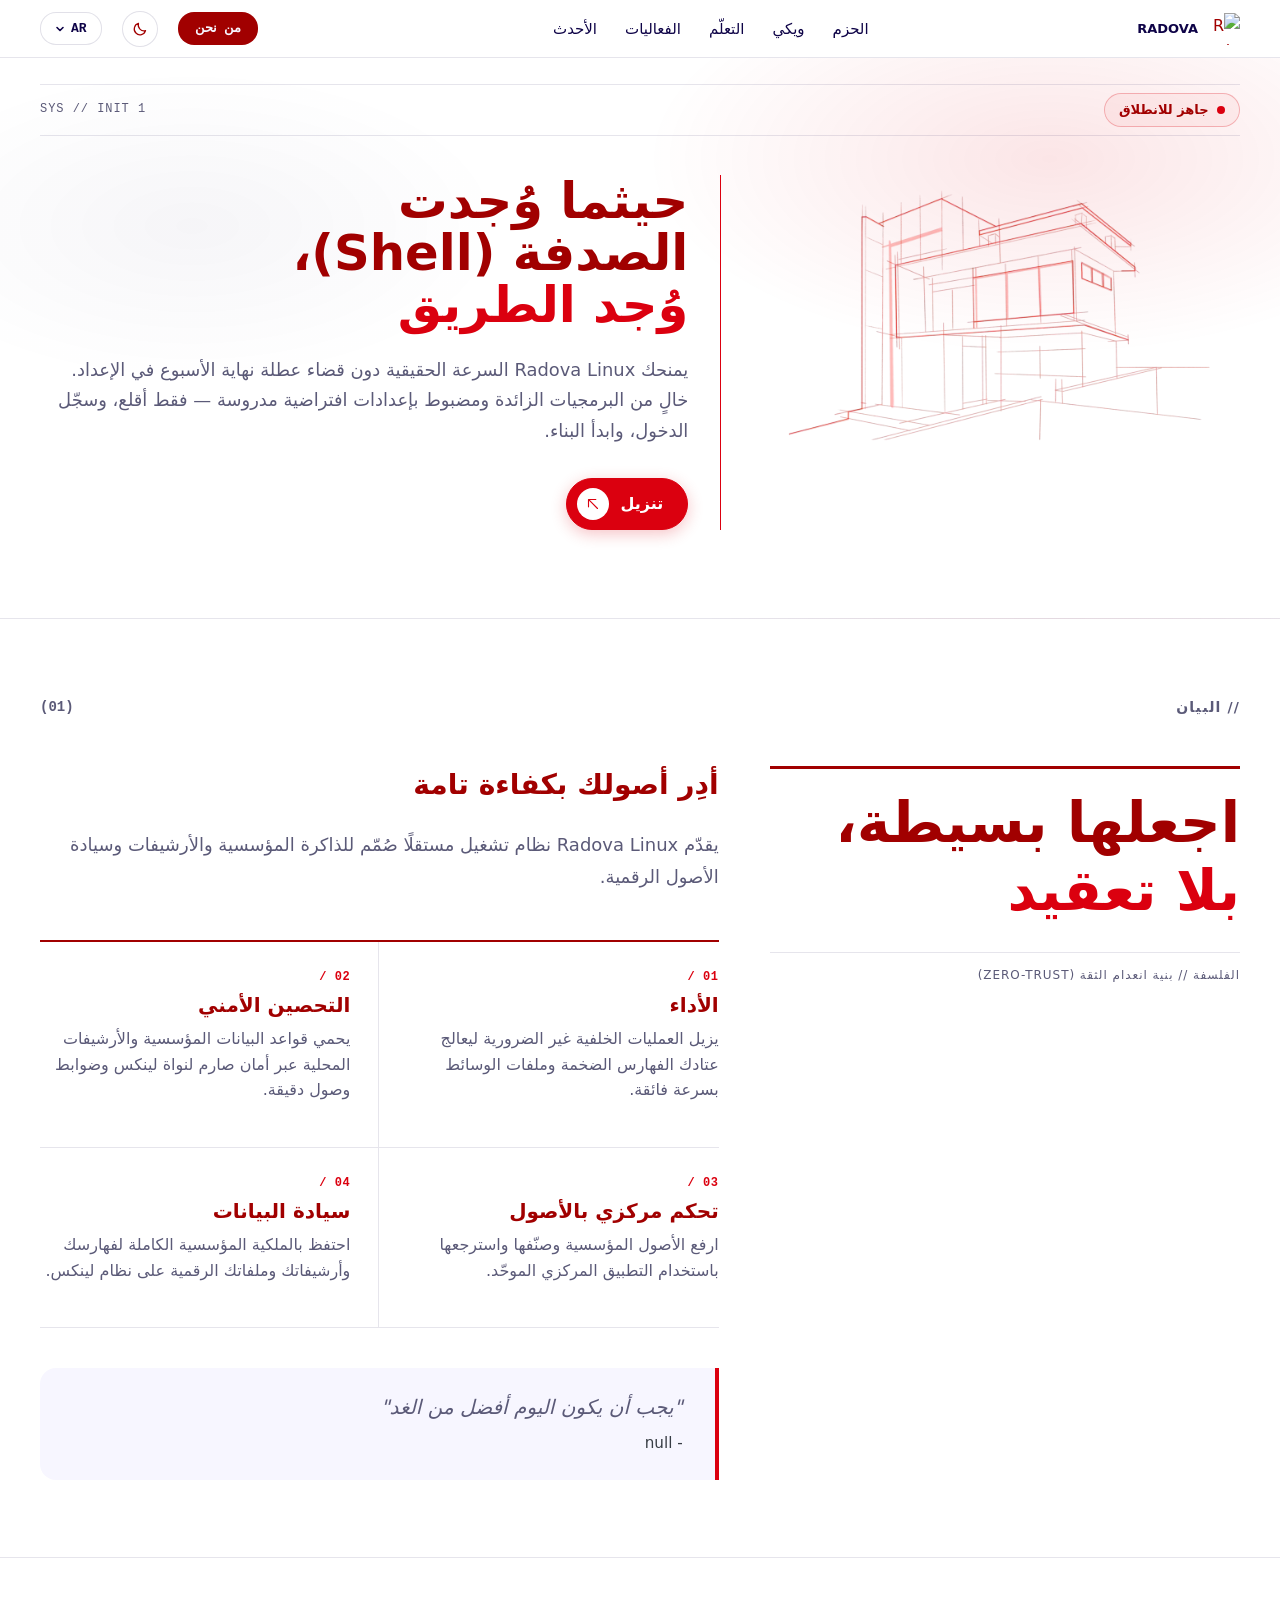
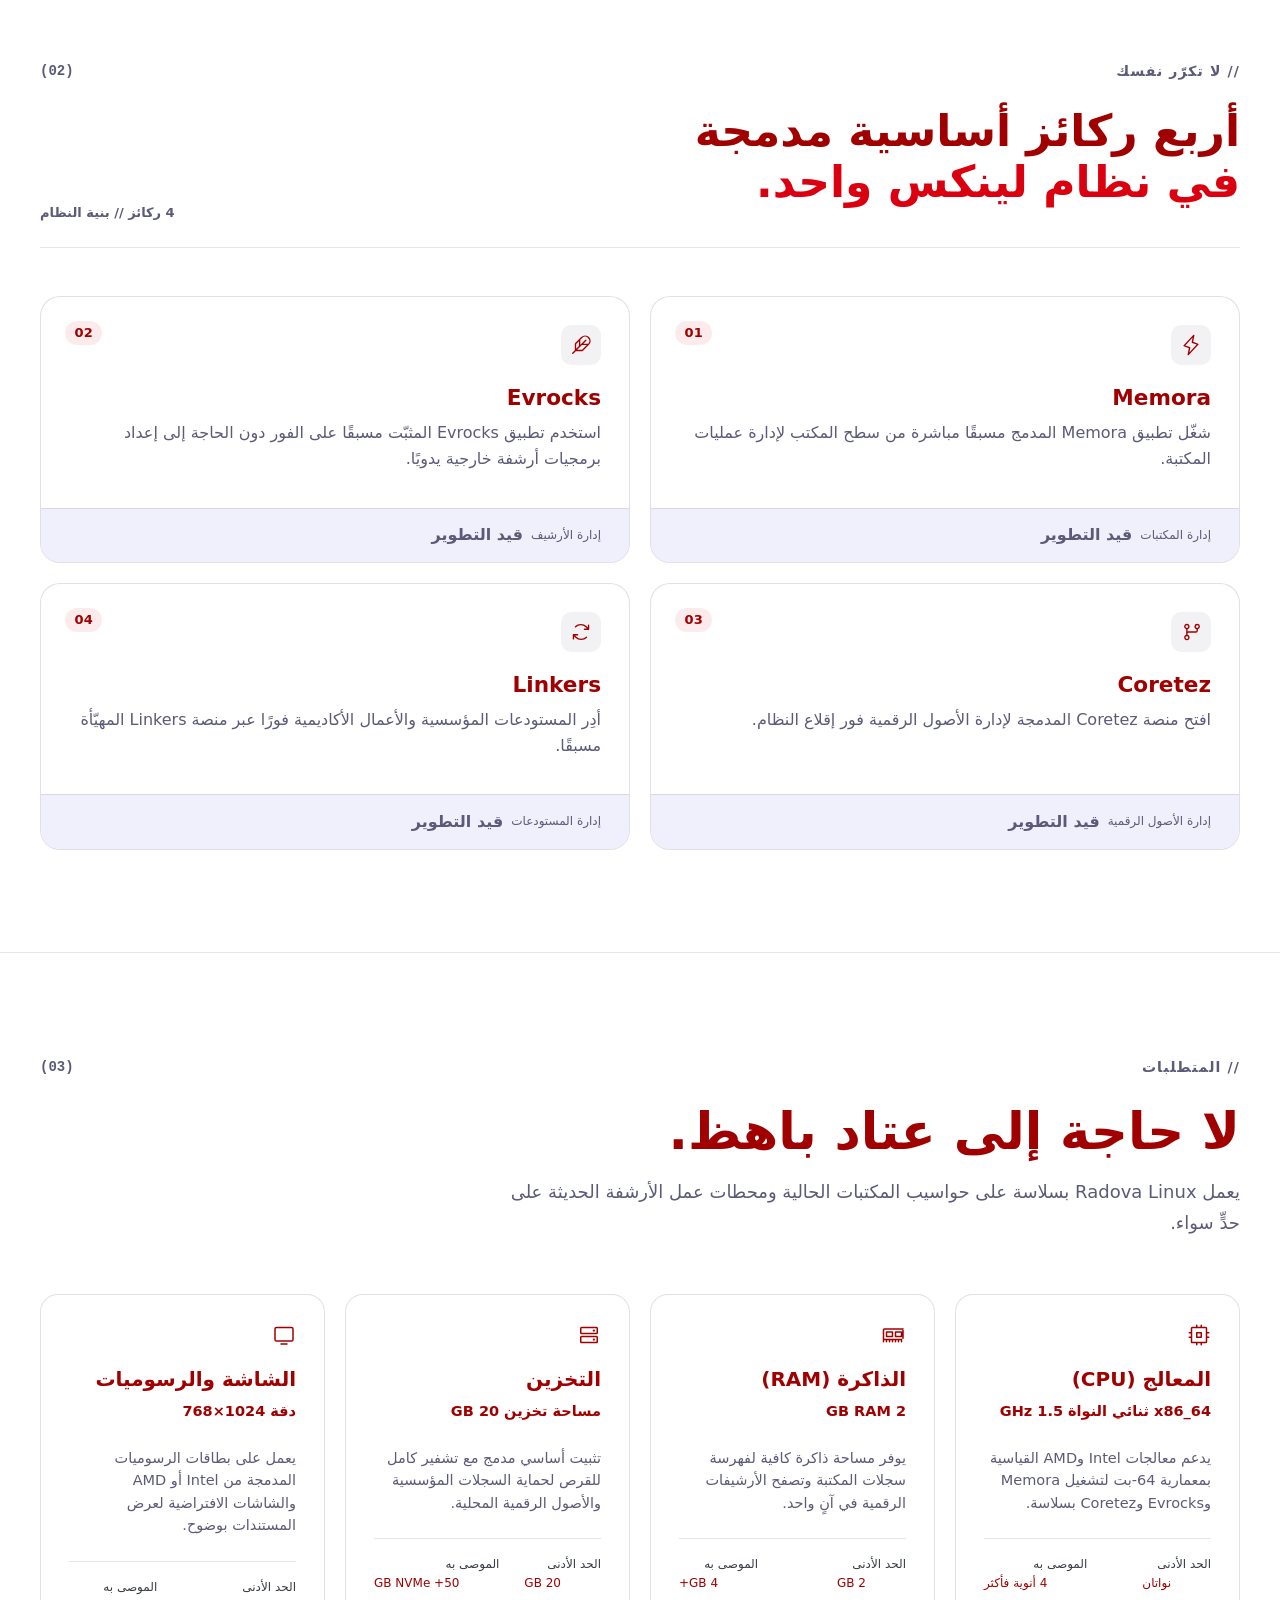
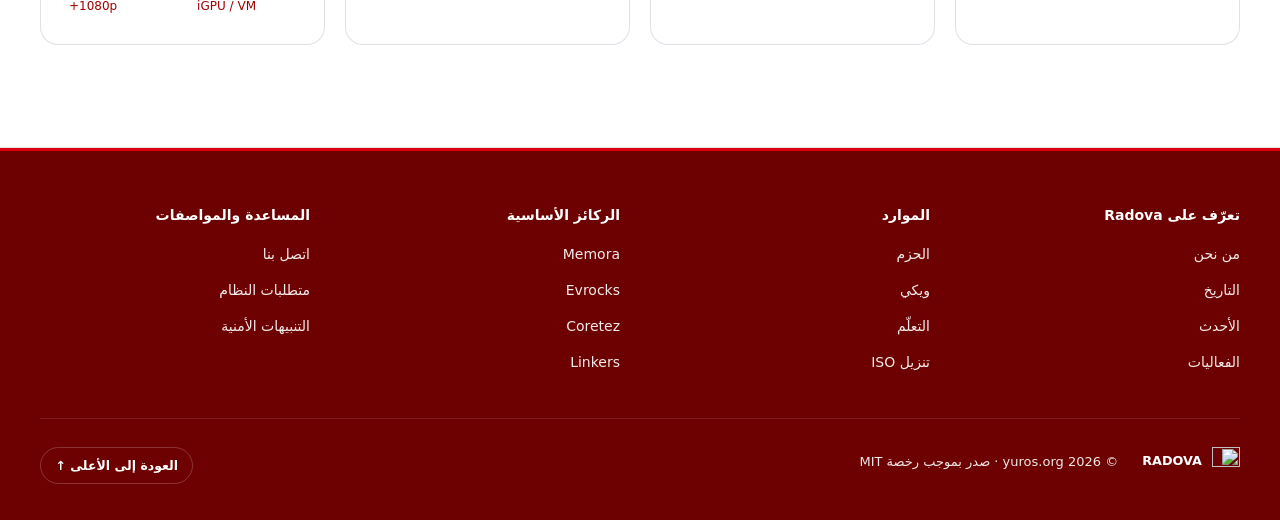
==== ar/index.html @ 7843a552 "update" ====
<!DOCTYPE html>
<html lang="ar" dir="rtl" data-theme="light">
<head>
  <meta charset="UTF-8">
  <meta name="viewport" content="width=device-width, initial-scale=1.0">
  <meta name="color-scheme" content="light">
  <script>try{if(localStorage.getItem("radova-theme")==="dark")document.documentElement.setAttribute("data-theme","dark")}catch(_){}</script>
  <title>Radova Linux — نظام مركزي لإدارة المعلومات.</title>
  <meta name="description" content="Radova Linux هو نظام تشغيل عالي الأداء ومحصّن أمنيًا صُمّم للأرشيفات والمكتبات والمتاحف وإدارة الأصول الرقمية والمستودعات المؤسسية والتعليم والرعاية الصحية والبيانات المصنّفة.">
  <meta property="og:title" content="Radova Linux — نظام تشغيل سيادي للذاكرة المؤسسية والبيانات المصنّفة">
  <meta property="og:description" content="نظام تشغيل لينكس عالي الأداء ومحصّن أمنيًا صُمّم للأرشيفات والمكتبات والمتاحف وإدارة الأصول الرقمية والمستودعات المؤسسية والتعليم والرعاية الصحية.">
  <link rel="canonical" href="https://radova.org/ar/">
  <link rel="icon" type="image/png" href="../assets/media/logo.png">
  <link rel="stylesheet" href="../assets/css/pico.min.css" media="print" onload="this.media='all'">
<noscript><link rel="stylesheet" href="../assets/css/pico.min.css"></noscript>
<style>/*radova-pico-shield*/html,:root{--pico-font-size:100%!important;font-size:100%!important}body>main{padding-block:0}section{margin-bottom:0}article{margin-bottom:0;padding:0;border-radius:0;background:transparent;box-shadow:none}button{background:none;border:0;padding:0;margin:0;color:inherit;font:inherit;box-shadow:none}:where(a:not([role=button])){text-decoration:none}:root{color-scheme:light;--font-heading:"Lato",system-ui,-apple-system,sans-serif;--font-body:"Roboto Variable",system-ui,-apple-system,sans-serif;--font-mono:ui-monospace,SFMono-Regular,Menlo,Consolas,monospace;--red-900:#A10000;--red-700:#BB080B;--red-600:#DB000F;--red-500:#FF0000;--navy-950:#0B0711;--navy-900:#0E0347;--navy-800:#150B52;--blue:#0035C6;--lavender:#F7F6FF;--white:#FFFFFF;--surface-page:#FFFFFF;--surface-card:#FFFFFF;--surface-subtle:#F7F6FF;--surface-dock:#F0EFFC;--surface-header:rgba(255,255,255,0.82);--text-primary:var(--red-900);--text-heading:var(--red-900);--text-muted:#5B5A78;--text-accent:var(--red-600);--border-line:rgba(14,3,71,0.10);--border-card:rgba(14,3,71,0.12);--container-max:100%;--pad-x:1rem;--pad-y:clamp(4rem,8vw,7rem)}:root[data-theme="dark"]{color-scheme:dark;--surface-page:#0B0711;--surface-card:#150B52;--surface-subtle:#150B52;--surface-dock:#0E0347;--surface-header:rgba(11,7,17,0.88);--text-primary:#FFFFFF;--text-heading:#FFFFFF;--text-muted:#C4C0D4;--text-accent:#FF6B74;--border-line:rgba(196,192,212,0.18);--border-card:rgba(196,192,212,0.16)}*,*::before,*::after{box-sizing:border-box}main>section{width:100%;padding-inline:max(var(--pad-x),calc((100% - var(--container-max)) / 2))}.site-footer{width:100%;padding-inline:max(var(--pad-x,1rem),calc((100% - var(--container-max,1200px)) / 2));box-sizing:border-box}.site-footer nav,.site-footer .footer-col{display:block}.site-footer .footer-links,.site-footer nav ul{display:flex;flex-direction:column;align-items:flex-start;margin:0;padding:0;list-style:none}.site-footer .footer-links li,.site-footer nav li{margin:0;padding:0;list-style:none}html{scroll-padding-block-start:5.5rem}html,body{max-width:100%;overflow-x:clip;margin:0;padding:0;background-color:var(--surface-page);color:var(--text-primary);font-family:var(--font-body);font-size:16px;line-height:1.6;-webkit-font-smoothing:antialiased}img{max-width:100%;height:auto}ul[class],ol[class],dl[class],figure,blockquote{margin:0;padding:0}ul[class],ol[class],ul[class] li,ol[class] li{list-style:none}p,h1,h2,h3,h4,dt,dd,article{min-width:0;overflow-wrap:break-word}h1,h2,h3,h4,h5,h6{font-family:var(--font-heading);color:var(--text-heading);margin:0 0 1rem;text-wrap:balance}h1{font-size:clamp(2.25rem,5vw,56px);font-weight:900;line-height:1.1;letter-spacing:-0.02em}h2{font-size:clamp(2rem,4vw,48px);font-weight:900;line-height:1.15;letter-spacing:-0.015em}h3{font-size:clamp(1.25rem,2.2vw,24px);font-weight:700;line-height:1.25}h1 span,h2 span{color:var(--text-accent)}p{font-family:var(--font-body);font-size:16px;line-height:1.65;color:var(--text-muted);margin:0 0 1rem}.lead{font-size:clamp(1.125rem,1.8vw,20px);line-height:1.6;color:var(--text-muted)}a{color:var(--text-heading);text-decoration:underline;text-underline-offset:0.2em}a:hover{color:var(--red-700)}:focus-visible{outline:2px solid var(--red-600);outline-offset:3px}.skip-link{position:absolute;top:-4rem;inset-inline-start:1rem;z-index:1000;padding:0.5rem 1rem;background:var(--red-900);color:var(--white);border-radius:999px;font-weight:600;text-decoration:none}.skip-link:focus{top:0.75rem}@media (min-width:576px){:root{--container-max:540px}}@media (min-width:768px){:root{--container-max:min(92vw,920px)}}@media (min-width:1024px){:root{--container-max:min(94vw,1080px)}}@media (min-width:1280px){:root{--container-max:1200px}}@media (min-width:1536px){:root{--container-max:1450px}}main>section{position:relative;padding-block:var(--pad-y);scroll-margin-top:5rem}body>main,main{margin:0;padding:0;counter-reset:section-counter}section[data-label]{counter-increment:section-counter}section[data-label]::before{content:"// " attr(data-label);display:block;font-family:var(--font-mono);font-size:14px;font-weight:600;text-transform:uppercase;letter-spacing:0.08em;color:var(--text-muted);margin-bottom:1.5rem}section[data-label]::after{content:"(" counter(section-counter,decimal-leading-zero) ")";position:absolute;top:var(--section-py,var(--pad-y));inset-inline-end:max(var(--pad-x),calc((100% - var(--container-max))/2));font-family:var(--font-mono);font-size:14px;font-weight:600;color:var(--text-muted);pointer-events:none}body>header.site-header,.site-header{position:sticky;top:0;z-index:100;min-height:48px;padding-block:0.65rem;gap:1.25rem;background:var(--surface-header);border-bottom:1px solid var(--border-line)}.brand-lockup{gap:0.625rem;flex-shrink:0}.brand-name{font-size:0.8rem;letter-spacing:0.02em;color:var(--navy-900)}:root[data-theme="dark"] .brand-name,:root[data-theme="dark"] .nav-list a{color:var(--white)}.brand-lockup-light .brand-name{color:var(--white)}.header-menu{display:flex;align-items:center;justify-content:space-between;flex:1;gap:1.5rem;margin-inline-start:1.5rem}.nav-list{gap:1.75rem}.nav-list a{font-family:var(--font-body);font-size:15px;font-weight:500;color:var(--navy-900)}.nav-list a:hover{color:var(--red-600)}.navbar{margin-inline-start:auto}.dropdown{display:inline-block}.dropdown-content{position:absolute;top:calc(100% + 18px);inset-inline-end:0;inset-inline-start:auto;background:var(--surface-card);min-width:250px;max-width:calc(100vw - 32px);border-radius:16px;box-shadow:0 16px 24px rgba(0,0,0,0.12);z-index:999;opacity:0;visibility:hidden;border:1px solid var(--border-card);overflow:hidden}.dropdown-content.active,.btn-navy.active~.dropdown-content,.dropdown:hover .dropdown-content,.dropdown:focus-within .dropdown-content{opacity:1;visibility:visible}.dropdown-content a,.dropdown-content button.d-content-back{display:flex;justify-content:space-between;align-items:center;gap:1rem;width:100%;margin:0;padding:1.1rem 1.5rem;background:transparent;color:var(--text-muted);font-family:var(--font-heading);font-weight:700;font-size:13px;text-transform:uppercase;letter-spacing:1px;text-decoration:none;text-align:start;border:none;border-bottom:1px solid var(--border-line);border-radius:0;cursor:pointer;white-space:nowrap}.dropdown-content :last-child{border-bottom:none}.dropdown-content a:hover,.dropdown-content a:focus,.dropdown-content button.d-content-back:hover,.dropdown-content button.d-content-back:focus{background-color:var(--red-600);color:var(--white)}.dropdown-content button.d-content-back{color:var(--text-heading)}.menu-arrow{position:absolute;top:100%;inset-inline-end:20px;inset-inline-start:auto;width:0;height:0;border-inline-start:10px solid transparent;border-inline-end:10px solid transparent;border-bottom:10px solid var(--border-card);z-index:1000;display:none;margin-top:8px}.btn-navy.active+.menu-arrow,.dropdown:hover .menu-arrow,.dropdown:focus-within .menu-arrow{display:block}@media (min-width:768px){.dropdown::after{content:"";position:absolute;top:100%;inset-inline-end:0;width:250px;height:24px;display:none}.dropdown:hover::after,.dropdown:focus-within::after{display:block}}button.btn-theme{width:36px;height:36px;min-height:36px;margin:0;margin-inline-start:auto;border-radius:999px;border:1.5px solid var(--border-card);background:var(--surface-card);color:var(--text-heading);cursor:pointer}button.btn-theme:hover{border-color:var(--red-600);color:var(--red-600);background:var(--surface-subtle)}button.btn-lang{width:auto;background-color:var(--surface-card);border:1.5px solid var(--border-card);color:var(--text-heading);font-size:13px;padding:0.5rem 0.9rem;border-radius:16px;cursor:pointer;line-height:normal}button.btn-lang:hover{border-color:var(--red-600);color:var(--red-600);background-color:var(--surface-subtle)}button.btn-theme+button.btn-lang{margin-inline-start:0}.nav-toggle{display:none;gap:5px;width:38px;height:38px;background:transparent;border:1px solid var(--border-line);border-radius:10px;cursor:pointer;flex-shrink:0}.nav-toggle:hover{background-color:rgba(14,3,71,0.05);border-color:var(--text-heading)}.nav-toggle span{display:block;width:18px;height:2px;background-color:var(--text-heading);border-radius:2px}.nav-toggle[aria-expanded="true"] span:nth-child(1){transform:translateY(7px) rotate(45deg)}.nav-toggle[aria-expanded="true"] span:nth-child(2){opacity:0}.nav-toggle[aria-expanded="true"] span:nth-child(3){transform:translateY(-7px) rotate(-45deg)}@media (min-width:768px){.header-menu{display:flex;align-items:center;flex:1;gap:2.9rem}.header-menu>nav:first-child{margin-inline:auto}.header-menu .navbar,button.btn-theme{margin-inline-start:0}}@media (max-width:767px){button.btn-theme,.nav-toggle{width:44px;height:44px;min-height:44px}.site-header{z-index:1000;flex-wrap:nowrap;background:var(--surface-page)}.nav-toggle{display:inline-flex;position:relative;z-index:1002}button.btn-lang{padding:0.45rem 0.75rem;position:relative;z-index:1002}.header-menu{overscroll-behavior:contain;display:none;position:fixed;inset:0;top:58px;z-index:999;flex-direction:column;align-items:stretch;justify-content:flex-start;width:100%;height:calc(100dvh - 58px);margin-inline-start:0;padding:0.75rem var(--pad-x) 2rem;background:var(--surface-page);border-top:1px solid var(--border-line);overflow-y:auto;gap:0.125rem}.header-menu.is-open{display:flex}.header-menu nav,.header-menu ul,.header-menu li{display:block;width:100%;margin:0;padding:0}.nav-list,.dropdown-content{display:flex;flex-direction:column;align-items:stretch;gap:0.125rem}.navbar{margin:0;padding:0;border-top:none}.navbar .btn-navy,.dropdown-content button.d-content-back,.menu-arrow,.dropdown:hover .menu-arrow,.dropdown:focus-within .menu-arrow{display:none}.dropdown-content{position:static;opacity:1;visibility:visible;transform:none;min-width:100%;max-width:100%;border:none;border-radius:0;box-shadow:none;background:transparent}.nav-list a,.dropdown-content a{display:flex;align-items:center;justify-content:flex-start;width:100%;margin:0;padding:0.55rem 0.75rem;color:var(--text-heading);font-family:var(--font-body);font-size:15.5px;font-weight:700;line-height:1.3;text-transform:none;letter-spacing:0;border:none;border-radius:10px}.nav-list a:hover,.nav-list a:focus,.dropdown-content a:hover,.dropdown-content a:focus{background-color:rgba(219,0,15,0.08);color:var(--red-600);border-radius:10px}}:root[data-theme="dark"] .dropdown-content{box-shadow:0 16px 36px rgba(0,0,0,0.45)}:root[data-theme="dark"] .dropdown-content a,:root[data-theme="dark"] .dropdown-content button.d-content-back{color:#FFFFFF}:root[data-theme="dark"] .dropdown-content a:hover,:root[data-theme="dark"] .dropdown-content button.d-content-back:hover,:root[data-theme="dark"] button.btn-theme:hover,:root[data-theme="dark"] button.btn-lang:hover{background-color:var(--navy-900);color:#FFFFFF}a.btn,button.btn{text-decoration:none;cursor:pointer;user-select:none}.btn{display:inline-flex;align-items:center;justify-content:center;width:auto;margin:0;height:48px;padding:0 1.5rem;border-radius:9999px;font-family:var(--font-body);font-size:16px;font-weight:500;line-height:1;white-space:nowrap;border:1.5px solid transparent}.btn-lg{height:52px;padding-inline:1.5rem;font-size:16px;font-weight:600}.btn-primary{background-color:var(--red-600);border-color:var(--red-600);color:var(--white);box-shadow:0 4px 16px rgba(219,0,15,0.24)}.btn-primary:hover{background-color:var(--red-700);border-color:var(--red-700);color:var(--white)}.btn-primary:active{background-color:var(--red-900);border-color:var(--red-900)}.btn-navy{display:inline-block;width:auto;margin:0;padding:0.5rem 1rem;background-color:var(--red-900);border:1px solid transparent;color:var(--lavender);font-size:13px;line-height:normal;border-radius:16px;cursor:pointer}.btn-navy:hover{background-color:rgba(14,3,71,0.05);color:var(--red-900)}.btn-navy.active{background-color:var(--red-900);color:var(--white)}.btn-arrow{padding-inline:1.5rem 0.625rem;gap:0.75rem}.btn-arrow::after{content:"";display:inline-block;width:32px;height:32px;border-radius:50%;flex-shrink:0;background:var(--white)}:root[data-theme="dark"] .btn-navy{background-color:var(--navy-800);border-color:rgba(196,192,212,0.28);color:var(--white)}:root[data-theme="dark"] .btn-navy:hover{background-color:var(--red-600);border-color:var(--red-600);color:var(--white)}.hero{background:radial-gradient(45% 50% at 82% 18%,rgba(219,0,15,0.10),transparent 70%),radial-gradient(35% 40% at 15% 30%,rgba(14,3,71,0.04),transparent 70%),var(--surface-page);padding-top:clamp(1rem,2vw,1.75rem);padding-bottom:clamp(3.5rem,7vw,5.5rem);border-bottom:1px solid var(--border-line)}.hero-spec-strip{border-top:1px solid var(--border-line);border-bottom:1px solid var(--border-line);padding-block:0.5rem;margin-bottom:clamp(1.5rem,3vw,2.5rem);gap:1rem}.hero-spec-strip::after{content:attr(data-sys);font-family:var(--font-mono);font-size:12px;color:var(--text-muted);text-transform:uppercase;letter-spacing:0.08em}.hero-chip{gap:0.5rem;padding:0.35rem 0.9rem;border-radius:999px;border:1px solid rgba(219,0,15,0.25);background:rgba(219,0,15,0.04);color:var(--text-heading);font-size:13px}.hero-chip::before{content:"";width:8px;height:8px;border-radius:50%;background:var(--red-600);flex-shrink:0}.hero-split{grid-template-columns:1fr;gap:2rem}.hero-split h1{font-family:var(--font-heading);font-size:clamp(1.85rem,4.8vw,3.25rem);font-weight:900;line-height:1.05;letter-spacing:-0.03em;color:var(--text-heading);margin:0 0 1.5rem;text-transform:capitalize}.hero-split h1 span{color:var(--text-accent)}.hero-lead{font-size:clamp(1rem,1.4vw,1.125rem);line-height:1.7;color:var(--text-muted);margin:0 0 2rem;max-width:60ch}.hero-actions{gap:1rem}@media (min-width:768px){.hero-split{grid-template-columns:repeat(12,1fr);gap:clamp(1.5rem,3.5vw,3.5rem);align-items:start}.hero-split-left{grid-column:1/6}.hero-split-right{grid-column:6/13;border-inline-start:1px solid var(--red-600);padding-inline-start:clamp(1.25rem,2.5vw,2.5rem)}}@media (min-width:1280px){.hero-split h1{font-size:3.1rem}}@media (min-width:1536px){.hero-split{gap:4rem}.hero-split h1{font-size:3.5rem}.hero-split-right{padding-inline-start:3rem}}:root[data-theme="dark"] .hero{background:radial-gradient(46% 52% at 82% 18%,rgba(219,0,15,0.16),transparent 72%),radial-gradient(38% 46% at 15% 32%,rgba(21,11,82,0.45),transparent 72%),var(--surface-page)}:root[data-theme="dark"] .hero-chip{background-color:rgba(219,0,15,0.14);border-color:rgba(219,0,15,0.45);color:var(--white)}.hero-media{aspect-ratio:16/9;overflow:hidden;border-radius:20px}.hero-media img{display:block;width:100%;height:100%;object-fit:cover}#manifesto{--section-py:clamp(3.5rem,6vw,5.5rem);border-bottom:1px solid var(--border-line);padding-block:var(--section-py)}#manifesto::before{margin-bottom:3rem}.manifesto-grid{grid-template-columns:1fr;gap:3rem}.manifesto-col-left{border-top:3px solid var(--red-900);padding-top:1.5rem}.manifesto-title{font-size:clamp(2.25rem,4.4vw,3.75rem);line-height:1.05;letter-spacing:-0.03em;text-transform:capitalize}.manifesto-title span{display:block;color:var(--text-accent);margin-top:0.15em}.manifesto-title::after{content:attr(data-sub);display:block;margin-top:2rem;font-family:var(--font-mono);font-size:12px;font-weight:400;letter-spacing:0.08em;color:var(--text-muted);padding-top:1rem;border-top:1px solid var(--border-line)}.manifesto-lead{font-size:clamp(1.375rem,2.2vw,2rem);line-height:1.38;margin-bottom:1.5rem;letter-spacing:-0.015em;text-transform:capitalize}.manifesto-deep{font-size:1.125rem;line-height:1.75;margin-bottom:3rem;max-width:62ch}.swiss-ledger{grid-template-columns:1fr;border-top:2px solid var(--red-900);border-bottom:1px solid var(--border-line)}article.ledger-item,.ledger-item{border-radius:0;background:transparent;box-shadow:none;border:0;padding-block:1.75rem;padding-inline:0 1.5rem}.ledger-item h3{font-size:1.25rem;line-height:1.3;margin:0 0 0.5rem}.ledger-item h3::before{content:attr(data-index);font-family:var(--font-mono);font-size:12px;font-weight:700;color:var(--text-accent);display:block;margin-bottom:0.4rem;letter-spacing:0.05em}.ledger-item:nth-child(1) h3::before{content:"01 /"}.ledger-item:nth-child(2) h3::before{content:"02 /"}.ledger-item:nth-child(3) h3::before{content:"03 /"}.ledger-item:nth-child(4) h3::before{content:"04 /"}.ledger-item p{font-size:1rem;line-height:1.6;text-align:start}.manifesto-quote{margin-top:2.5rem;background:var(--surface-subtle);border-inline-start:4px solid var(--red-600);padding:1.5rem 2rem;border-radius:0 16px 16px 0}[dir="rtl"] .manifesto-quote{border-radius:16px 0 0 16px}.manifesto-quote p{font-size:1.25rem;font-style:italic;line-height:1.5;margin-bottom:0.5rem;text-transform:capitalize}.manifesto-quote cite{font-family:var(--font-body);font-size:0.95rem;font-style:normal;font-weight:500}@media (max-width:767px){article.ledger-item:not(:first-child),.ledger-item:not(:first-child){border-top:1px solid var(--border-line)}}@media (min-width:768px){.swiss-ledger{grid-template-columns:repeat(2,1fr)}article.ledger-item:nth-child(2n),.ledger-item:nth-child(2n){border-inline-start:1px solid var(--border-line);padding-inline:1.75rem 0}article.ledger-item:nth-child(n+3),.ledger-item:nth-child(n+3){border-top:1px solid var(--border-line)}}@media (min-width:768px){.manifesto-grid{grid-template-columns:repeat(12,1fr);gap:clamp(1.75rem,4vw,4rem);align-items:start}.manifesto-col-left{grid-column:1/6;position:sticky;top:6.5rem}.manifesto-col-right{grid-column:6/13}}@media (min-width:1536px){.manifesto-grid{gap:4.5rem}}:root[data-theme="dark"] .manifesto-col-left,:root[data-theme="dark"] .swiss-ledger{border-top-color:var(--red-600)}:root[data-theme="dark"] .manifesto-quote{border:1px solid var(--border-card);border-inline-start:3px solid var(--red-600)}.lang-menu{position:relative;flex-shrink:0}.lang-menu button.btn-lang{margin:0;gap:0.375rem}.lang-menu button.btn-lang svg{transition:transform 0.2s ease}.lang-menu button.btn-lang[aria-expanded="true"] svg{transform:rotate(180deg)}.lang-menu .lang-list{position:absolute;top:calc(100% + 0.5rem);inset-inline-end:0;z-index:1003;display:block;min-width:11rem;margin:0;padding:0.375rem;list-style:none;background:var(--surface-card);border:1px solid var(--border-card);border-radius:16px;box-shadow:0 12px 30px rgba(14,3,71,0.12)}.lang-menu .lang-list[hidden]{display:none}.lang-menu .lang-list li{margin:0;padding:0;list-style:none}.lang-menu .lang-list a{display:block;width:100%;margin:0;padding:0.55rem 0.75rem;border:0;border-radius:10px;background:none;color:var(--navy-900);text-decoration:none;font:inherit;font-family:var(--font-body);font-size:14px;font-weight:500;line-height:1.4;text-align:start;cursor:pointer}:root[data-theme="dark"] .lang-menu .lang-list a{color:var(--white)}.lang-menu .lang-list a:hover,.lang-menu .lang-list a:focus-visible{background:var(--surface-subtle)}.lang-menu .lang-list a[aria-current="true"]{color:var(--text-heading);font-weight:700}.lang-menu .lang-list a[aria-current="true"]::after{content:"\2713" / "";float:inline-end;color:var(--text-accent)}@media (max-width:767px){.lang-menu{z-index:1002}}[dir="rtl"] *{letter-spacing:normal!important}[dir="rtl"] .btn-arrow::after{transform:scaleX(-1)}[dir="rtl"] .btn-arrow:hover::after{transform:translateX(-10px) scaleX(-1)}:root{--ic-arrow-red:url("data:image/svg+xml,%3Csvg%20xmlns%3D%22http%3A%2F%2Fwww.w3.org%2F2000%2Fsvg%22%20viewBox%3D%220%200%20256%20256%22%20fill%3D%22%23DB000F%22%3E%3Cpath%20d%3D%22M200%2C64V168a8%2C8%2C0%2C0%2C1-16%2C0V83.31L69.66%2C197.66a8%2C8%2C0%2C0%2C1-11.32-11.32L172.69%2C72H88a8%2C8%2C0%2C0%2C1%2C0-16H192A8%2C8%2C0%2C0%2C1%2C200%2C64Z%22%2F%3E%3C%2Fsvg%3E");--ic-arrows-clockwise:url("data:image/svg+xml,%3Csvg%20xmlns%3D%22http%3A%2F%2Fwww.w3.org%2F2000%2Fsvg%22%20viewBox%3D%220%200%20256%20256%22%20fill%3D%22currentColor%22%3E%3Cpath%20d%3D%22M224%2C48V96a8%2C8%2C0%2C0%2C1-8%2C8H168a8%2C8%2C0%2C0%2C1%2C0-16h28.69L182.06%2C73.37a79.56%2C79.56%2C0%2C0%2C0-56.13-23.43h-.45A79.52%2C79.52%2C0%2C0%2C0%2C69.59%2C72.71%2C8%2C8%2C0%2C0%2C1%2C58.41%2C61.27a96%2C96%2C0%2C0%2C1%2C135%2C.79L208%2C76.69V48a8%2C8%2C0%2C0%2C1%2C16%2C0ZM186.41%2C183.29a80%2C80%2C0%2C0%2C1-112.47-.66L59.31%2C168H88a8%2C8%2C0%2C0%2C0%2C0-16H40a8%2C8%2C0%2C0%2C0-8%2C8v48a8%2C8%2C0%2C0%2C0%2C16%2C0V179.31l14.63%2C14.63A95.43%2C95.43%2C0%2C0%2C0%2C130%2C222.06h.53a95.36%2C95.36%2C0%2C0%2C0%2C67.07-27.33%2C8%2C8%2C0%2C0%2C0-11.18-11.44Z%22%2F%3E%3C%2Fsvg%3E");--ic-cpu:url("data:image/svg+xml,%3Csvg%20xmlns%3D%22http%3A%2F%2Fwww.w3.org%2F2000%2Fsvg%22%20viewBox%3D%220%200%20256%20256%22%20fill%3D%22currentColor%22%3E%3Cpath%20d%3D%22M152%2C96H104a8%2C8%2C0%2C0%2C0-8%2C8v48a8%2C8%2C0%2C0%2C0%2C8%2C8h48a8%2C8%2C0%2C0%2C0%2C8-8V104A8%2C8%2C0%2C0%2C0%2C152%2C96Zm-8%2C48H112V112h32Zm88%2C0H216V112h16a8%2C8%2C0%2C0%2C0%2C0-16H216V56a16%2C16%2C0%2C0%2C0-16-16H160V24a8%2C8%2C0%2C0%2C0-16%2C0V40H112V24a8%2C8%2C0%2C0%2C0-16%2C0V40H56A16%2C16%2C0%2C0%2C0%2C40%2C56V96H24a8%2C8%2C0%2C0%2C0%2C0%2C16H40v32H24a8%2C8%2C0%2C0%2C0%2C0%2C16H40v40a16%2C16%2C0%2C0%2C0%2C16%2C16H96v16a8%2C8%2C0%2C0%2C0%2C16%2C0V216h32v16a8%2C8%2C0%2C0%2C0%2C16%2C0V216h40a16%2C16%2C0%2C0%2C0%2C16-16V160h16a8%2C8%2C0%2C0%2C0%2C0-16Zm-32%2C56H56V56H200v95.87s0%2C.09%2C0%2C.13%2C0%2C.09%2C0%2C.13V200Z%22%2F%3E%3C%2Fsvg%3E");--ic-feather:url("data:image/svg+xml,%3Csvg%20xmlns%3D%22http%3A%2F%2Fwww.w3.org%2F2000%2Fsvg%22%20viewBox%3D%220%200%20256%20256%22%20fill%3D%22currentColor%22%3E%3Cpath%20d%3D%22M221.28%2C34.75a64%2C64%2C0%2C0%2C0-90.49%2C0L60.69%2C104A15.9%2C15.9%2C0%2C0%2C0%2C56%2C115.31v73.38L26.34%2C218.34a8%2C8%2C0%2C0%2C0%2C11.32%2C11.32L67.32%2C200H140.7A15.92%2C15.92%2C0%2C0%2C0%2C152%2C195.32l0%2C0%2C69.23-70A64%2C64%2C0%2C0%2C0%2C221.28%2C34.75ZM142.07%2C46.06A48%2C48%2C0%2C0%2C1%2C211.79%2C112H155.33l34.35-34.34a8%2C8%2C0%2C0%2C0-11.32-11.32L120%2C124.69V67.87ZM72%2C115.35l32-31.67v57l-32%2C32ZM140.7%2C184H83.32l56-56h56.74Z%22%2F%3E%3C%2Fsvg%3E");--ic-git-branch:url("data:image/svg+xml,%3Csvg%20xmlns%3D%22http%3A%2F%2Fwww.w3.org%2F2000%2Fsvg%22%20viewBox%3D%220%200%20256%20256%22%20fill%3D%22currentColor%22%3E%3Cpath%20d%3D%22M232%2C64a32%2C32%2C0%2C1%2C0-40%2C31v17a8%2C8%2C0%2C0%2C1-8%2C8H96a23.84%2C23.84%2C0%2C0%2C0-8%2C1.38V95a32%2C32%2C0%2C1%2C0-16%2C0v66a32%2C32%2C0%2C1%2C0%2C16%2C0V144a8%2C8%2C0%2C0%2C1%2C8-8h88a24%2C24%2C0%2C0%2C0%2C24-24V95A32.06%2C32.06%2C0%2C0%2C0%2C232%2C64ZM64%2C64A16%2C16%2C0%2C1%2C1%2C80%2C80%2C16%2C16%2C0%2C0%2C1%2C64%2C64ZM96%2C192a16%2C16%2C0%2C1%2C1-16-16A16%2C16%2C0%2C0%2C1%2C96%2C192ZM200%2C80a16%2C16%2C0%2C1%2C1%2C16-16A16%2C16%2C0%2C0%2C1%2C200%2C80Z%22%2F%3E%3C%2Fsvg%3E");--ic-hard-drives:url("data:image/svg+xml,%3Csvg%20xmlns%3D%22http%3A%2F%2Fwww.w3.org%2F2000%2Fsvg%22%20viewBox%3D%220%200%20256%20256%22%20fill%3D%22currentColor%22%3E%3Cpath%20d%3D%22M208%2C136H48a16%2C16%2C0%2C0%2C0-16%2C16v48a16%2C16%2C0%2C0%2C0%2C16%2C16H208a16%2C16%2C0%2C0%2C0%2C16-16V152A16%2C16%2C0%2C0%2C0%2C208%2C136Zm0%2C64H48V152H208v48Zm0-160H48A16%2C16%2C0%2C0%2C0%2C32%2C56v48a16%2C16%2C0%2C0%2C0%2C16%2C16H208a16%2C16%2C0%2C0%2C0%2C16-16V56A16%2C16%2C0%2C0%2C0%2C208%2C40Zm0%2C64H48V56H208v48ZM192%2C80a12%2C12%2C0%2C1%2C1-12-12A12%2C12%2C0%2C0%2C1%2C192%2C80Zm0%2C96a12%2C12%2C0%2C1%2C1-12-12A12%2C12%2C0%2C0%2C1%2C192%2C176Z%22%2F%3E%3C%2Fsvg%3E");--ic-lightning:url("data:image/svg+xml,%3Csvg%20xmlns%3D%22http%3A%2F%2Fwww.w3.org%2F2000%2Fsvg%22%20viewBox%3D%220%200%20256%20256%22%20fill%3D%22currentColor%22%3E%3Cpath%20d%3D%22M215.79%2C118.17a8%2C8%2C0%2C0%2C0-5-5.66L153.18%2C90.9l14.66-73.33a8%2C8%2C0%2C0%2C0-13.69-7l-112%2C120a8%2C8%2C0%2C0%2C0%2C3%2C13l57.63%2C21.61L88.16%2C238.43a8%2C8%2C0%2C0%2C0%2C13.69%2C7l112-120A8%2C8%2C0%2C0%2C0%2C215.79%2C118.17ZM109.37%2C214l10.47-52.38a8%2C8%2C0%2C0%2C0-5-9.06L62%2C132.71l84.62-90.66L136.16%2C94.43a8%2C8%2C0%2C0%2C0%2C5%2C9.06l52.8%2C19.8Z%22%2F%3E%3C%2Fsvg%3E");--ic-memory:url("data:image/svg+xml,%3Csvg%20xmlns%3D%22http%3A%2F%2Fwww.w3.org%2F2000%2Fsvg%22%20viewBox%3D%220%200%20256%20256%22%20fill%3D%22currentColor%22%3E%3Cpath%20d%3D%22M232%2C56H24A16%2C16%2C0%2C0%2C0%2C8%2C72V200a8%2C8%2C0%2C0%2C0%2C16%2C0V184H40v16a8%2C8%2C0%2C0%2C0%2C16%2C0V184H72v16a8%2C8%2C0%2C0%2C0%2C16%2C0V184h16v16a8%2C8%2C0%2C0%2C0%2C16%2C0V184h16v16a8%2C8%2C0%2C0%2C0%2C16%2C0V184h16v16a8%2C8%2C0%2C0%2C0%2C16%2C0V184h16v16a8%2C8%2C0%2C0%2C0%2C16%2C0V72A16%2C16%2C0%2C0%2C0%2C232%2C56ZM24%2C72H232v96H24Zm88%2C80a8%2C8%2C0%2C0%2C0%2C8-8V96a8%2C8%2C0%2C0%2C0-8-8H48a8%2C8%2C0%2C0%2C0-8%2C8v48a8%2C8%2C0%2C0%2C0%2C8%2C8ZM56%2C104h48v32H56Zm88%2C48h64a8%2C8%2C0%2C0%2C0%2C8-8V96a8%2C8%2C0%2C0%2C0-8-8H144a8%2C8%2C0%2C0%2C0-8%2C8v48A8%2C8%2C0%2C0%2C0%2C144%2C152Zm8-48h48v32H152Z%22%2F%3E%3C%2Fsvg%3E");--ic-monitor:url("data:image/svg+xml,%3Csvg%20xmlns%3D%22http%3A%2F%2Fwww.w3.org%2F2000%2Fsvg%22%20viewBox%3D%220%200%20256%20256%22%20fill%3D%22currentColor%22%3E%3Cpath%20d%3D%22M208%2C40H48A24%2C24%2C0%2C0%2C0%2C24%2C64V176a24%2C24%2C0%2C0%2C0%2C24%2C24H208a24%2C24%2C0%2C0%2C0%2C24-24V64A24%2C24%2C0%2C0%2C0%2C208%2C40Zm8%2C136a8%2C8%2C0%2C0%2C1-8%2C8H48a8%2C8%2C0%2C0%2C1-8-8V64a8%2C8%2C0%2C0%2C1%2C8-8H208a8%2C8%2C0%2C0%2C1%2C8%2C8Zm-48%2C48a8%2C8%2C0%2C0%2C1-8%2C8H96a8%2C8%2C0%2C0%2C1%2C0-16h64A8%2C8%2C0%2C0%2C1%2C168%2C224Z%22%2F%3E%3C%2Fsvg%3E")}.btn-arrow::after{background:var(--white) var(--ic-arrow-red) center/18px 18px no-repeat}.card-icon-wrap{width:40px;height:40px;border-radius:10px;background:rgba(14,3,71,0.05);margin-bottom:1.25rem}.icon-phosphor{display:inline-block;width:22px;height:22px;background-color:var(--red-900)}.icon-lightning{-webkit-mask:var(--ic-lightning) center/contain no-repeat;mask:var(--ic-lightning) center/contain no-repeat}.icon-feather{-webkit-mask:var(--ic-feather) center/contain no-repeat;mask:var(--ic-feather) center/contain no-repeat}.icon-git-branch{-webkit-mask:var(--ic-git-branch) center/contain no-repeat;mask:var(--ic-git-branch) center/contain no-repeat}.icon-arrows-clockwise{-webkit-mask:var(--ic-arrows-clockwise) center/contain no-repeat;mask:var(--ic-arrows-clockwise) center/contain no-repeat}.card-zone-body{padding:1.75rem 1.75rem 1.25rem}.card-index-pill{font-size:13px;color:var(--red-900);background:rgba(219,0,15,0.08);padding:0.25rem 0.6rem;border-radius:99px;position:absolute;top:1.5rem;inset-inline-end:1.5rem;line-height:1.2}.card-zone-body h3{font-size:1.35rem;line-height:1.25;margin:0 0 0.5rem}.card-zone-body p{font-size:1rem;line-height:1.6}.card-dock{background:var(--surface-dock);border-top:1px solid var(--border-line);padding:0.85rem 1.75rem;font-size:13px;color:var(--text-heading)}.card-dock .mini-ui{gap:1rem;font-family:var(--font-mono)}.card-dock .mini-row{gap:0.5rem}.card-dock .mini-k{font-size:12px;letter-spacing:0.05em}.card-dock .mini-v{color:inherit}:root[data-theme="dark"] .card-index-pill{background-color:rgba(219,0,15,0.18);color:var(--white)}:root[data-theme="dark"] .card-icon-wrap{background-color:var(--navy-900);border:1px solid var(--border-line)}#fitur{border-bottom:1px solid var(--border-line)}#spesifikasi{border-bottom:1px solid var(--border-line)}.section-center{text-align:start;font-size:clamp(2.25rem,4vw,3.25rem);line-height:1.15;margin-bottom:1rem}.section-lead{font-size:1.125rem;line-height:1.7;max-width:65ch;margin-bottom:3.5rem}.specs-grid{grid-template-columns:1fr;gap:1.25rem}@media (min-width:576px){.specs-grid{grid-template-columns:repeat(2,1fr)}}@media (min-width:1024px){.specs-grid{grid-template-columns:repeat(4,1fr)}}.d-flex{display:flex}.d-inline-flex{display:inline-flex}.d-grid{display:grid}.d-block{display:block}.flex-col{flex-direction:column}.flex-wrap{flex-wrap:wrap}.items-center{align-items:center}.justify-between{justify-content:space-between}.justify-center{justify-content:center}.m-0{margin:0}.p-0{padding:0}.rel{position:relative}.w-full{width:100%}.shrink-0{flex-shrink:0}.min-w-0{min-width:0}.font-heading{font-family:var(--font-heading)}.font-mono{font-family:var(--font-mono)}.fw-700{font-weight:700}.fw-900{font-weight:900}.uppercase{text-transform:uppercase}.no-underline{text-decoration:none}.text-heading{color:var(--text-heading)}.text-muted{color:var(--text-muted)}.bg-page{background:var(--surface-page)}.items-start{align-items:flex-start}.items-end{align-items:flex-end}.mt-auto{margin-top:auto}.text-white{color:var(--white)}@media (prefers-reduced-motion:reduce){*,::before,::after{animation-duration:0.01ms!important;animation-iteration-count:1!important;transition-duration:0.01ms!important;scroll-behavior:auto!important}}html{scroll-padding-block-start:5.5rem}body>header.site-header,.site-header{margin:0;padding-block:10px;padding-inline:max(16px,calc((100% - var(--container-max,var(--radova-max-width,100%))) / 2));gap:20px;min-height:58px;box-sizing:border-box}.site-header .brand-lockup{display:inline-flex;align-items:center;gap:10px;margin:0;padding:0;text-decoration:none;flex-shrink:0}.site-header .brand-name{font-family:"Lato",system-ui,-apple-system,sans-serif;font-size:13px;font-weight:900;line-height:1.2;letter-spacing:0.02em;text-transform:uppercase;color:#0E0347}.site-header .nav-list,.site-header ul.nav-list{display:flex;align-items:center;gap:28px;margin:0;padding:0;list-style:none}.site-header .nav-list li{margin:0;padding:0;list-style:none}.site-header .nav-list a{display:inline-flex;align-items:center;padding:6px 0;margin:0;font-family:"Roboto Variable",system-ui,-apple-system,sans-serif;font-size:15px;font-weight:500;line-height:1.2;color:#0E0347;text-decoration:none}.site-header .nav-list a[aria-current="page"]{font-weight:700}.site-header button{margin:0}.site-header .btn-theme{width:36px;height:36px;padding:0;display:inline-flex;align-items:center;justify-content:center;flex-shrink:0}.site-header .btn-navy,.site-header #about-menu-btn.btn-navy{display:inline-flex;align-items:center;justify-content:center;gap:6px;margin:0;font-family:ui-monospace,SFMono-Regular,Menlo,Consolas,monospace;font-size:13px;font-weight:700;line-height:1.2;text-transform:uppercase;padding:8px 16px;border-radius:16px;background-color:#A10000;color:#F7F6FF}.site-header button.btn-lang{display:inline-flex;align-items:center;justify-content:center;margin:0;font-family:ui-monospace,SFMono-Regular,Menlo,Consolas,monospace;font-size:13px;font-weight:700;line-height:1.2;text-transform:uppercase;padding:8px 14px;border-radius:16px;color:#0E0347}@media (min-width:768px){.site-header .header-menu{display:flex;align-items:center;flex:1;gap:46px;margin:0;margin-inline-start:0}.site-header .header-menu>nav:first-child{margin-inline:auto}.site-header .navbar{margin:0;margin-inline-start:0}}:root[data-theme="dark"] .site-header .brand-name,:root[data-theme="dark"] .site-header .nav-list a{color:#FFFFFF}:root[data-theme="dark"] .site-header .btn-navy,:root[data-theme="dark"] .site-header #about-menu-btn.btn-navy,:root[data-theme="dark"] .site-header button.btn-lang{background-color:#150B52;color:#FFFFFF;border-color:rgba(196,192,212,0.28)}@media (max-width:767px){.site-header .nav-list{flex-direction:column;align-items:stretch;gap:6px}.site-header button.btn-lang{padding:7px 12px}.site-header .nav-list a{font-size:15.5px;font-weight:700;padding:9px 12px;min-height:44px}}@media (prefers-reduced-motion:reduce){*,*::before,*::after{animation-duration:0.01ms!important;animation-iteration-count:1!important;transition-duration:0.01ms!important;scroll-behavior:auto!important}}</style>
  <link rel="stylesheet" href="../assets/css/home-below.css?v=10" media="print" onload="this.media='all'">
  <noscript><link rel="stylesheet" href="../assets/css/home-below.css?v=10"><link rel="stylesheet" href="../assets/css/fonts.css"></noscript>
  <meta name="htmx-config" content='{"allowEval":false,"allowScriptTags":false,"selfRequestsOnly":true,"includeIndicatorStyles":false}'>
  <link rel="alternate" hreflang="en" href="https://radova.org/">
  <link rel="alternate" hreflang="id" href="https://radova.org/id/">
  <link rel="alternate" hreflang="ar" href="https://radova.org/ar/">
  <link rel="alternate" hreflang="x-default" href="https://radova.org/">
</head>
<body>

  <a class="skip-link" href="#main">انتقل إلى المحتوى</a>

<header class="site-header d-flex items-center justify-between w-full">
  <a class="brand-lockup d-inline-flex items-center no-underline" href="./">
    <img src="../assets/media/logo-64.webp" alt="Radova Logo" width="32" height="32" decoding="async">
    <span class="brand-name font-heading fw-900 uppercase">RADOVA</span>
  </a>

  <div id="primary-nav" class="header-menu">
    <nav aria-label="التنقل الرئيسي">
      <ul class="nav-list d-flex items-center">
        <li><a class="no-underline" target="_blank" rel="noopener" href="https://packer.radova.org">الحزم</a></li>
        <li><a class="no-underline" target="_blank" rel="noopener" href="https://wiki.radova.org">ويكي</a></li>
        <li><a class="no-underline" href="https://radova.org/learns/ar/">التعلّم</a></li>
        <li><a class="no-underline" href="https://radova.org/events/ar/">الفعاليات</a></li>
        <li><a class="no-underline" href="https://radova.org/latest/ar/">الأحدث</a></li>
      </ul>
    </nav>

    <div class="dropdown navbar rel">
      <button type="button" id="about-menu-btn" class="btn-navy font-mono fw-700 uppercase no-underline" aria-haspopup="true" aria-expanded="false">من نحن</button>
      <div class="menu-arrow" aria-hidden="true"></div>
      <div class="dropdown-content">
        <a class="d-content-h" href="https://radova.org/about/ar/">من نحن</a>
        <a class="d-content-r" href="https://radova.org/about/ar/history">التاريخ</a>
        <a class="d-content-c" href="https://radova.org/about/ar/contact">اتصل بنا</a>
        <button type="button" class="d-content-back">رجوع</button>
      </div>
    </div>
  </div>

  <button type="button" id="theme-toggle" class="btn-theme d-inline-flex items-center justify-center m-0 p-0 shrink-0" aria-label="التبديل إلى الوضع الداكن" aria-pressed="false" title="التبديل إلى الوضع الداكن">
    <svg width="16" height="16" viewBox="0 0 256 256" fill="none" stroke="currentColor" stroke-width="20" stroke-linecap="round" stroke-linejoin="round" aria-hidden="true"><path d="M216.7 152.6A91.9 91.9 0 0 1 103.4 39.3a92 92 0 1 0 113.3 113.3Z"/></svg>
  </button>

  <button
    type="button"
    class="nav-toggle flex-col items-center justify-center m-0 p-0"
    aria-label="فتح قائمة التنقل"
    aria-controls="primary-nav"
    aria-expanded="false"
  >
    <span></span>
    <span></span>
    <span></span>
  </button>

    <div class="lang-menu">
      <button type="button" id="lang-toggle" class="btn-lang d-inline-flex items-center justify-center m-0 shrink-0 font-mono fw-700 uppercase" aria-label="AR: اختر اللغة" aria-expanded="false" aria-controls="lang-list"><span>AR</span><svg width="10" height="10" viewBox="0 0 10 10" fill="none" stroke="currentColor" stroke-width="1.6" stroke-linecap="round" stroke-linejoin="round" aria-hidden="true"><path d="M2 3.5 5 6.5 8 3.5"/></svg></button>
      <ul id="lang-list" class="lang-list" hidden>
        <li><a href="../id/" hreflang="id" lang="id">Bahasa Indonesia</a></li>
        <li><a href="./" hreflang="ar" lang="ar" aria-current="true">العربية</a></li>
        <li><a href="../" hreflang="en" lang="en">English</a></li>
      </ul>
    </div>
</header>
  <main id="main" tabindex="-1">

    <section id="hero" class="hero rel" aria-labelledby="hero-title">
      <div class="hero-spec-strip d-flex items-center justify-between flex-wrap" data-sys="SYS // INIT 1 ">
        <p class="hero-chip d-inline-flex items-center fw-700 m-0">جاهز للانطلاق</p>
      </div>

      <div class="hero-split d-grid">
        <div class="hero-split-left min-w-0">
          <div class="hero-media">
            <img src="../assets/media/sketsa-rumah-600.webp" srcset="../assets/media/sketsa-rumah-600.webp 576w, ../assets/media/sketsa-rumah-800.webp 800w, ../assets/media/sketsa-rumah-1200.webp 1140w" sizes="(min-width: 1280px) 480px, (min-width: 768px) 38vw, 92vw" alt="Radova Linux" width="576" height="324" fetchpriority="high" decoding="async">
          </div>
        </div>

        <div class="hero-split-right min-w-0">
          <h1 id="hero-title">حيثما وُجدت الصدفة (Shell)، <br><span>وُجد الطريق</span></h1>
          <p class="lead hero-lead">يمنحك Radova Linux السرعة الحقيقية دون قضاء عطلة نهاية الأسبوع في الإعداد. خالٍ من البرمجيات الزائدة ومضبوط بإعدادات افتراضية مدروسة — فقط أقلع، وسجّل الدخول، وابدأ البناء.</p>

          <p class="hero-actions d-flex items-center flex-wrap m-0">
            <a href="https://sourceforge.net/projects/memora/files/radova-linux-2026.11.06-x86_64.iso/download" class="btn btn-lg btn-primary btn-arrow d-inline-flex items-center justify-center">تنزيل</a>
          </p>
        </div>
      </div>
    </section>

    <section id="manifesto" data-label="البيان" aria-labelledby="manifesto-title" class="bg-page">
      <div class="manifesto-grid d-grid">
        <div class="manifesto-col-left">
          <h2 id="manifesto-title" class="manifesto-title font-heading fw-900 text-heading m-0" data-sub="الفلسفة // بنية انعدام الثقة (ZERO-TRUST)">اجعلها بسيطة، <br><span>بلا تعقيد</span></h2>
        </div>

        <div class="manifesto-col-right">
          <p class="manifesto-lead font-heading fw-700 text-heading">أدِر أصولك بكفاءة تامة</p>
          <p class="manifesto-deep text-muted">يقدّم Radova Linux نظام تشغيل مستقلًا صُمّم للذاكرة المؤسسية والأرشيفات وسيادة الأصول الرقمية.</p>

          <div class="swiss-ledger d-grid">
            <article class="ledger-item m-0 rel" data-index="01 /">
              <h3>الأداء</h3>
              <p>يزيل العمليات الخلفية غير الضرورية ليعالج عتادك الفهارس الضخمة وملفات الوسائط بسرعة فائقة.</p>
            </article>
            <article class="ledger-item m-0 rel" data-index="02 /">
              <h3>التحصين الأمني</h3>
              <p>يحمي قواعد البيانات المؤسسية والأرشيفات المحلية عبر أمان صارم لنواة لينكس وضوابط وصول دقيقة.</p>
            </article>
            <article class="ledger-item m-0 rel" data-index="03 /">
              <h3>تحكم مركزي بالأصول</h3>
              <p>ارفع الأصول المؤسسية وصنّفها واسترجعها باستخدام التطبيق المركزي الموحّد.</p>
            </article>
            <article class="ledger-item m-0 rel" data-index="04 /">
              <h3>سيادة البيانات</h3>
              <p>احتفظ بالملكية المؤسسية الكاملة لفهارسك وأرشيفاتك وملفاتك الرقمية على نظام لينكس.</p>
            </article>
          </div>

          <blockquote class="manifesto-quote">
            <p>"يجب أن يكون اليوم أفضل من الغد"</p>
            <cite> - null</cite>
          </blockquote>
        </div>
      </div>
    </section>

    <section id="fitur" data-label="لا تكرّر نفسك" aria-labelledby="fitur-title" class="bg-page">
      <div class="fitur-head items-end justify-between flex-wrap">
        <h2 id="fitur-title">أربع ركائز أساسية مدمجة <span>في نظام لينكس واحد.</span></h2>
        <p class="fitur-head-meta font-mono text-muted uppercase m-0">4 ركائز // بنية النظام</p>
      </div>

      <div class="fitur-matrix d-grid">
        <article class="spec-card-interlock m-0 d-flex flex-col justify-between rel">
          <div class="card-zone-body rel d-flex flex-col items-start">
            <span class="card-index-pill font-mono fw-700" aria-hidden="true">01</span>
            <span class="card-icon-wrap d-inline-flex items-center justify-center"><span class="icon-phosphor icon-lightning" aria-hidden="true"></span></span>
            <h3> Memora </h3>
            <p>شغّل تطبيق Memora المدمج مسبقًا مباشرة من سطح المكتب لإدارة عمليات المكتبة.</p>
          </div>
          <div class="card-dock mt-auto font-mono w-full">
            <p class="mini-ui d-flex flex-wrap justify-between m-0"><span class="mini-row d-inline-flex items-center"><span class="mini-k text-muted uppercase">إدارة المكتبات</span><strong class="mini-v fw-700">قيد التطوير</strong></span></p>
          </div>
        </article>

        <article class="spec-card-interlock m-0 d-flex flex-col justify-between rel">
          <div class="card-zone-body rel d-flex flex-col items-start">
            <span class="card-index-pill font-mono fw-700" aria-hidden="true">02</span>
            <span class="card-icon-wrap d-inline-flex items-center justify-center"><span class="icon-phosphor icon-feather" aria-hidden="true"></span></span>
            <h3> Evrocks </h3>
            <p>استخدم تطبيق Evrocks المثبّت مسبقًا على الفور دون الحاجة إلى إعداد برمجيات أرشفة خارجية يدويًا.</p>
          </div>
          <div class="card-dock mt-auto font-mono w-full">
            <p class="mini-ui d-flex flex-wrap justify-between m-0"><span class="mini-row d-inline-flex items-center"><span class="mini-k text-muted uppercase">إدارة الأرشيف</span><strong class="mini-v fw-700">قيد التطوير</strong></span></p>
          </div>
        </article>

        <article class="spec-card-interlock m-0 d-flex flex-col justify-between rel">
          <div class="card-zone-body rel d-flex flex-col items-start">
            <span class="card-index-pill font-mono fw-700" aria-hidden="true">03</span>
            <span class="card-icon-wrap d-inline-flex items-center justify-center"><span class="icon-phosphor icon-git-branch" aria-hidden="true"></span></span>
            <h3> Coretez </h3>
            <p>افتح منصة Coretez المدمجة لإدارة الأصول الرقمية فور إقلاع النظام.</p>
          </div>
          <div class="card-dock mt-auto font-mono w-full">
            <p class="mini-ui d-flex flex-wrap justify-between m-0"><span class="mini-row d-inline-flex items-center"><span class="mini-k text-muted uppercase">إدارة الأصول الرقمية</span><strong class="mini-v fw-700">قيد التطوير</strong></span></p>
          </div>
        </article>

        <article class="spec-card-interlock m-0 d-flex flex-col justify-between rel">
          <div class="card-zone-body rel d-flex flex-col items-start">
            <span class="card-index-pill font-mono fw-700" aria-hidden="true">04</span>
            <span class="card-icon-wrap d-inline-flex items-center justify-center"><span class="icon-phosphor icon-arrows-clockwise" aria-hidden="true"></span></span>
            <h3> Linkers </h3>
            <p>أدِر المستودعات المؤسسية والأعمال الأكاديمية فورًا عبر منصة Linkers المهيّأة مسبقًا.</p>
          </div>
          <div class="card-dock mt-auto font-mono w-full">
            <p class="mini-ui d-flex flex-wrap justify-between m-0"><span class="mini-row d-inline-flex items-center"><span class="mini-k text-muted uppercase">إدارة المستودعات</span><strong class="mini-v fw-700">قيد التطوير</strong></span></p>
          </div>
        </article>
      </div>
    </section>

    <section id="spesifikasi" data-label="المتطلبات" aria-labelledby="spesifikasi-title" class="bg-page">
      <h2 id="spesifikasi-title" class="section-center font-heading fw-900 text-heading">لا حاجة إلى عتاد باهظ.</h2>
      <p class="lead section-lead text-muted">يعمل Radova Linux بسلاسة على حواسيب المكتبات الحالية ومحطات عمل الأرشفة الحديثة على حدٍّ سواء.</p>

      <div class="specs-grid d-grid">
        <article class="spec-card d-flex flex-col rel" data-icon="cpu">
          <h3>المعالج (CPU)</h3>
          <p class="spec-val font-mono"><strong>x86_64 ثنائي النواة 1.5 GHz</strong></p>
          <p>يدعم معالجات Intel وAMD القياسية بمعمارية 64-بت لتشغيل Memora وEvrocks وCoretez بسلاسة.</p>
          <dl class="mini-ui d-flex flex-wrap justify-between mt-auto">
            <div class="mini-row d-flex flex-col"><dt>الحد الأدنى</dt><dd>نواتان</dd></div>
            <div class="mini-row d-flex flex-col"><dt>الموصى به</dt><dd>4 أنوية فأكثر</dd></div>
          </dl>
        </article>

        <article class="spec-card d-flex flex-col rel" data-icon="memory">
          <h3>الذاكرة (RAM)</h3>
          <p class="spec-val font-mono"><strong>2 GB RAM</strong></p>
          <p>يوفر مساحة ذاكرة كافية لفهرسة سجلات المكتبة وتصفح الأرشيفات الرقمية في آنٍ واحد.</p>
          <dl class="mini-ui d-flex flex-wrap justify-between mt-auto">
            <div class="mini-row d-flex flex-col"><dt>الحد الأدنى</dt><dd>2 GB</dd></div>
            <div class="mini-row d-flex flex-col"><dt>الموصى به</dt><dd>4 GB+</dd></div>
          </dl>
        </article>

        <article class="spec-card d-flex flex-col rel" data-icon="hard-drives">
          <h3>التخزين</h3>
          <p class="spec-val font-mono"><strong>مساحة تخزين 20 GB</strong></p>
          <p>تثبيت أساسي مدمج مع تشفير كامل للقرص لحماية السجلات المؤسسية والأصول الرقمية المحلية.</p>
          <dl class="mini-ui d-flex flex-wrap justify-between mt-auto">
            <div class="mini-row d-flex flex-col"><dt>الحد الأدنى</dt><dd>20 GB</dd></div>
            <div class="mini-row d-flex flex-col"><dt>الموصى به</dt><dd>50+ GB NVMe</dd></div>
          </dl>
        </article>

        <article class="spec-card d-flex flex-col rel" data-icon="monitor">
          <h3>الشاشة والرسوميات</h3>
          <p class="spec-val font-mono"><strong>دقة 1024×768</strong></p>
          <p>يعمل على بطاقات الرسوميات المدمجة من Intel أو AMD والشاشات الافتراضية لعرض المستندات بوضوح.</p>
          <dl class="mini-ui d-flex flex-wrap justify-between mt-auto">
            <div class="mini-row d-flex flex-col"><dt>الحد الأدنى</dt><dd>iGPU / VM</dd></div>
            <div class="mini-row d-flex flex-col"><dt>الموصى به</dt><dd>1080p+</dd></div>
          </dl>
        </article>
      </div>
    </section>

  </main>

  <footer class="site-footer w-full">
    <div class="footer-grid d-grid">
      <nav class="footer-col d-block" aria-label="تعرّف على Radova">
        <h2 class="footer-heading font-heading fw-700 text-white">تعرّف على Radova</h2>
        <ul class="footer-links d-flex flex-col m-0 p-0">
          <li><a class="no-underline" href="https://radova.org/about/ar/">من نحن</a></li>
          <li><a class="no-underline" href="https://radova.org/about/ar/history">التاريخ</a></li>
          <li><a class="no-underline" href="https://radova.org/latest/ar/">الأحدث</a></li>
          <li><a class="no-underline" href="https://radova.org/events/ar/">الفعاليات</a></li>
        </ul>
      </nav>

      <nav class="footer-col d-block" aria-label="الموارد">
        <h2 class="footer-heading font-heading fw-700 text-white">الموارد</h2>
        <ul class="footer-links d-flex flex-col m-0 p-0">
          <li><a class="no-underline" target="_blank" rel="noopener" href="https://packer.radova.org">الحزم</a></li>
          <li><a class="no-underline" target="_blank" rel="noopener" href="https://wiki.radova.org">ويكي</a></li>
          <li><a class="no-underline" href="https://radova.org/learns/ar/">التعلّم</a></li>
          <li><a class="no-underline" href="https://sourceforge.net/projects/memora/files/radova-linux-2026.11.06-x86_64.iso/download">تنزيل ISO</a></li>
        </ul>
      </nav>

      <nav class="footer-col d-block" aria-label="الركائز الأساسية">
        <h2 class="footer-heading font-heading fw-700 text-white">الركائز الأساسية</h2>
        <ul class="footer-links d-flex flex-col m-0 p-0">
          <li><a class="no-underline" href="#fitur">Memora</a></li>
          <li><a class="no-underline" href="#fitur">Evrocks</a></li>
          <li><a class="no-underline" href="#fitur">Coretez</a></li>
          <li><a class="no-underline" href="#fitur">Linkers</a></li>
        </ul>
      </nav>

      <nav class="footer-col d-block" aria-label="المساعدة والمواصفات">
        <h2 class="footer-heading font-heading fw-700 text-white">المساعدة والمواصفات</h2>
        <ul class="footer-links d-flex flex-col m-0 p-0">
          <li><a class="no-underline" href="https://radova.org/about/ar/contact">اتصل بنا</a></li>
          <li><a class="no-underline" href="#spesifikasi">متطلبات النظام</a></li>
          <li><a class="no-underline" href="https://radova.org/latest/ar/security/">التنبيهات الأمنية</a></li>
        </ul>
      </nav>
    </div>

    <div class="footer-bottom d-flex flex-col items-start">
      <div class="footer-brand-bar d-flex flex-wrap items-center">
        <span class="brand-lockup brand-lockup-light d-inline-flex items-center no-underline">
          <img src="../assets/media/logo-white-64.webp" alt="" width="28" height="28" loading="lazy" decoding="async">
          <span class="brand-name font-heading fw-900 uppercase">RADOVA</span>
        </span>
        <p class="footer-copy m-0">© 2026 yuros.org · صدر بموجب رخصة MIT</p>
      </div>

      <a class="footer-top font-mono fw-700 uppercase no-underline" href="#main">العودة إلى الأعلى ↑</a>
    </div>
  </footer>

  <script src="../assets/js/loader.js" defer></script>
</body>
</html>
---- assets/css/pico.min.css ----
@charset "UTF-8";/*!
 * Pico CSS ✨ v2.1.1 (https://picocss.com)
 * Copyright 2019-2025 - Licensed under MIT
 */:host,:root{--pico-font-family-emoji:"Apple Color Emoji","Segoe UI Emoji","Segoe UI Symbol","Noto Color Emoji";--pico-font-family-sans-serif:system-ui,"Segoe UI",Roboto,Oxygen,Ubuntu,Cantarell,Helvetica,Arial,"Helvetica Neue",sans-serif,var(--pico-font-family-emoji);--pico-font-family-monospace:ui-monospace,SFMono-Regular,"SF Mono",Menlo,Consolas,"Liberation Mono",monospace,var(--pico-font-family-emoji);--pico-font-family:var(--pico-font-family-sans-serif);--pico-line-height:1.5;--pico-font-weight:400;--pico-font-size:100%;--pico-text-underline-offset:0.1rem;--pico-border-radius:0.25rem;--pico-border-width:0.0625rem;--pico-outline-width:0.125rem;--pico-transition:0.2s ease-in-out;--pico-spacing:12px;--pico-typography-spacing-vertical:1rem;--pico-block-spacing-vertical:var(--pico-spacing);--pico-block-spacing-horizontal:var(--pico-spacing);--pico-grid-column-gap:var(--pico-spacing);--pico-grid-row-gap:var(--pico-spacing);--pico-form-element-spacing-vertical:0.75rem;--pico-form-element-spacing-horizontal:1rem;--pico-group-box-shadow:0 0 0 rgba(0, 0, 0, 0);--pico-group-box-shadow-focus-with-button:0 0 0 var(--pico-outline-width) var(--pico-primary-focus);--pico-group-box-shadow-focus-with-input:0 0 0 0.0625rem var(--pico-form-element-border-color);--pico-modal-overlay-backdrop-filter:blur(0.375rem);--pico-nav-element-spacing-vertical:1rem;--pico-nav-element-spacing-horizontal:0.5rem;--pico-nav-link-spacing-vertical:0.5rem;--pico-nav-link-spacing-horizontal:0.5rem;--pico-nav-breadcrumb-divider:">";--pico-icon-checkbox:url("data:image/svg+xml,%3Csvg xmlns='http://www.w3.org/2000/svg' width='24' height='24' viewBox='0 0 24 24' fill='none' stroke='rgb(255, 255, 255)' stroke-width='4' stroke-linecap='round' stroke-linejoin='round'%3E%3Cpolyline points='20 6 9 17 4 12'%3E%3C/polyline%3E%3C/svg%3E");--pico-icon-minus:url("data:image/svg+xml,%3Csvg xmlns='http://www.w3.org/2000/svg' width='24' height='24' viewBox='0 0 24 24' fill='none' stroke='rgb(255, 255, 255)' stroke-width='4' stroke-linecap='round' stroke-linejoin='round'%3E%3Cline x1='5' y1='12' x2='19' y2='12'%3E%3C/line%3E%3C/svg%3E");--pico-icon-chevron:url("data:image/svg+xml,%3Csvg xmlns='http://www.w3.org/2000/svg' width='24' height='24' viewBox='0 0 24 24' fill='none' stroke='rgb(136, 145, 164)' stroke-width='2' stroke-linecap='round' stroke-linejoin='round'%3E%3Cpolyline points='6 9 12 15 18 9'%3E%3C/polyline%3E%3C/svg%3E");--pico-icon-date:url("data:image/svg+xml,%3Csvg xmlns='http://www.w3.org/2000/svg' width='24' height='24' viewBox='0 0 24 24' fill='none' stroke='rgb(136, 145, 164)' stroke-width='2' stroke-linecap='round' stroke-linejoin='round'%3E%3Crect x='3' y='4' width='18' height='18' rx='2' ry='2'%3E%3C/rect%3E%3Cline x1='16' y1='2' x2='16' y2='6'%3E%3C/line%3E%3Cline x1='8' y1='2' x2='8' y2='6'%3E%3C/line%3E%3Cline x1='3' y1='10' x2='21' y2='10'%3E%3C/line%3E%3C/svg%3E");--pico-icon-time:url("data:image/svg+xml,%3Csvg xmlns='http://www.w3.org/2000/svg' width='24' height='24' viewBox='0 0 24 24' fill='none' stroke='rgb(136, 145, 164)' stroke-width='2' stroke-linecap='round' stroke-linejoin='round'%3E%3Ccircle cx='12' cy='12' r='10'%3E%3C/circle%3E%3Cpolyline points='12 6 12 12 16 14'%3E%3C/polyline%3E%3C/svg%3E");--pico-icon-search:url("data:image/svg+xml,%3Csvg xmlns='http://www.w3.org/2000/svg' width='24' height='24' viewBox='0 0 24 24' fill='none' stroke='rgb(136, 145, 164)' stroke-width='1.5' stroke-linecap='round' stroke-linejoin='round'%3E%3Ccircle cx='11' cy='11' r='8'%3E%3C/circle%3E%3Cline x1='21' y1='21' x2='16.65' y2='16.65'%3E%3C/line%3E%3C/svg%3E");--pico-icon-close:url("data:image/svg+xml,%3Csvg xmlns='http://www.w3.org/2000/svg' width='24' height='24' viewBox='0 0 24 24' fill='none' stroke='rgb(136, 145, 164)' stroke-width='3' stroke-linecap='round' stroke-linejoin='round'%3E%3Cline x1='18' y1='6' x2='6' y2='18'%3E%3C/line%3E%3Cline x1='6' y1='6' x2='18' y2='18'%3E%3C/line%3E%3C/svg%3E");--pico-icon-loading:url("data:image/svg+xml,%3Csvg fill='none' height='24' width='24' viewBox='0 0 24 24' xmlns='http://www.w3.org/2000/svg' %3E%3Cstyle%3E g %7B animation: rotate 2s linear infinite; transform-origin: center center; %7D circle %7B stroke-dasharray: 75,100; stroke-dashoffset: -5; animation: dash 1.5s ease-in-out infinite; stroke-linecap: round; %7D @keyframes rotate %7B 0%25 %7B transform: rotate(0deg); %7D 100%25 %7B transform: rotate(360deg); %7D %7D @keyframes dash %7B 0%25 %7B stroke-dasharray: 1,100; stroke-dashoffset: 0; %7D 50%25 %7B stroke-dasharray: 44.5,100; stroke-dashoffset: -17.5; %7D 100%25 %7B stroke-dasharray: 44.5,100; stroke-dashoffset: -62; %7D %7D %3C/style%3E%3Cg%3E%3Ccircle cx='12' cy='12' r='10' fill='none' stroke='rgb(136, 145, 164)' stroke-width='4' /%3E%3C/g%3E%3C/svg%3E")}@media (min-width:576px){:host,:root{--pico-font-size:106.25%}}@media (min-width:768px){:host,:root{--pico-font-size:112.5%}}@media (min-width:1024px){:host,:root{--pico-font-size:118.75%}}@media (min-width:1280px){:host,:root{--pico-font-size:125%}}@media (min-width:1536px){:host,:root{--pico-font-size:131.25%}}a{--pico-text-decoration:underline}a.contrast,a.secondary{--pico-text-decoration:underline}small{--pico-font-size:0.875em}h1,h2,h3,h4,h5,h6{--pico-font-weight:700}h1{--pico-font-size:2rem;--pico-line-height:1.125;--pico-typography-spacing-top:3rem}h2{--pico-font-size:1.75rem;--pico-line-height:1.15;--pico-typography-spacing-top:2.625rem}h3{--pico-font-size:1.5rem;--pico-line-height:1.175;--pico-typography-spacing-top:2.25rem}h4{--pico-font-size:1.25rem;--pico-line-height:1.2;--pico-typography-spacing-top:1.874rem}h5{--pico-font-size:1.125rem;--pico-line-height:1.225;--pico-typography-spacing-top:1.6875rem}h6{--pico-font-size:1rem;--pico-line-height:1.25;--pico-typography-spacing-top:1.5rem}tfoot td,tfoot th,thead td,thead th{--pico-font-weight:600;--pico-border-width:0.1875rem}code,kbd,pre,samp{--pico-font-family:var(--pico-font-family-monospace)}kbd{--pico-font-weight:bolder}:where(select,textarea),input:not([type=submit],[type=button],[type=reset],[type=checkbox],[type=radio],[type=file]){--pico-outline-width:0.0625rem}[type=search]{--pico-border-radius:5rem}[type=checkbox],[type=radio]{--pico-border-width:0.125rem}[type=checkbox][role=switch]{--pico-border-width:0.1875rem}details.dropdown summary:not([role=button]){--pico-outline-width:0.0625rem}nav details.dropdown summary:focus-visible{--pico-outline-width:0.125rem}[role=search]{--pico-border-radius:5rem}[role=group]:has(button.secondary:focus,[type=submit].secondary:focus,[type=button].secondary:focus,[role=button].secondary:focus),[role=search]:has(button.secondary:focus,[type=submit].secondary:focus,[type=button].secondary:focus,[role=button].secondary:focus){--pico-group-box-shadow-focus-with-button:0 0 0 var(--pico-outline-width) var(--pico-secondary-focus)}[role=group]:has(button.contrast:focus,[type=submit].contrast:focus,[type=button].contrast:focus,[role=button].contrast:focus),[role=search]:has(button.contrast:focus,[type=submit].contrast:focus,[type=button].contrast:focus,[role=button].contrast:focus){--pico-group-box-shadow-focus-with-button:0 0 0 var(--pico-outline-width) var(--pico-contrast-focus)}[role=group] [role=button],[role=group] [type=button],[role=group] [type=submit],[role=group] button,[role=search] [role=button],[role=search] [type=button],[role=search] [type=submit],[role=search] button{--pico-form-element-spacing-horizontal:2rem}details summary[role=button]:not(.outline)::after{filter:brightness(0) invert(1)}[aria-busy=true]:not(input,select,textarea):is(button,[type=submit],[type=button],[type=reset],[role=button]):not(.outline)::before{filter:brightness(0) invert(1)}:host(:not([data-theme=dark])),:root:not([data-theme=dark]),[data-theme=light]{color-scheme:light;--pico-background-color:#fff;--pico-color:#373c44;--pico-text-selection-color:rgba(2, 154, 232, 0.25);--pico-muted-color:#646b79;--pico-muted-border-color:rgb(231, 234, 239.5);--pico-primary:#0172ad;--pico-primary-background:#0172ad;--pico-primary-border:var(--pico-primary-background);--pico-primary-underline:rgba(1, 114, 173, 0.5);--pico-primary-hover:#015887;--pico-primary-hover-background:#02659a;--pico-primary-hover-border:var(--pico-primary-hover-background);--pico-primary-hover-underline:var(--pico-primary-hover);--pico-primary-focus:rgba(2, 154, 232, 0.5);--pico-primary-inverse:#fff;--pico-secondary:#5d6b89;--pico-secondary-background:#525f7a;--pico-secondary-border:var(--pico-secondary-background);--pico-secondary-underline:rgba(93, 107, 137, 0.5);--pico-secondary-hover:#48536b;--pico-secondary-hover-background:#48536b;--pico-secondary-hover-border:var(--pico-secondary-hover-background);--pico-secondary-hover-underline:var(--pico-secondary-hover);--pico-secondary-focus:rgba(93, 107, 137, 0.25);--pico-secondary-inverse:#fff;--pico-contrast:#181c25;--pico-contrast-background:#181c25;--pico-contrast-border:var(--pico-contrast-background);--pico-contrast-underline:rgba(24, 28, 37, 0.5);--pico-contrast-hover:#000;--pico-contrast-hover-background:#000;--pico-contrast-hover-border:var(--pico-contrast-hover-background);--pico-contrast-hover-underline:var(--pico-secondary-hover);--pico-contrast-focus:rgba(93, 107, 137, 0.25);--pico-contrast-inverse:#fff;--pico-box-shadow:0.0145rem 0.029rem 0.174rem rgba(129, 145, 181, 0.01698),0.0335rem 0.067rem 0.402rem rgba(129, 145, 181, 0.024),0.0625rem 0.125rem 0.75rem rgba(129, 145, 181, 0.03),0.1125rem 0.225rem 1.35rem rgba(129, 145, 181, 0.036),0.2085rem 0.417rem 2.502rem rgba(129, 145, 181, 0.04302),0.5rem 1rem 6rem rgba(129, 145, 181, 0.06),0 0 0 0.0625rem rgba(129, 145, 181, 0.015);--pico-h1-color:#2d3138;--pico-h2-color:#373c44;--pico-h3-color:#424751;--pico-h4-color:#4d535e;--pico-h5-color:#5c6370;--pico-h6-color:#646b79;--pico-mark-background-color:rgb(252.5, 230.5, 191.5);--pico-mark-color:#0f1114;--pico-ins-color:rgb(28.5, 105.5, 84);--pico-del-color:rgb(136, 56.5, 53);--pico-blockquote-border-color:var(--pico-muted-border-color);--pico-blockquote-footer-color:var(--pico-muted-color);--pico-button-box-shadow:0 0 0 rgba(0, 0, 0, 0);--pico-button-hover-box-shadow:0 0 0 rgba(0, 0, 0, 0);--pico-table-border-color:var(--pico-muted-border-color);--pico-table-row-stripped-background-color:rgba(111, 120, 135, 0.0375);--pico-code-background-color:rgb(243, 244.5, 246.75);--pico-code-color:#646b79;--pico-code-kbd-background-color:var(--pico-color);--pico-code-kbd-color:var(--pico-background-color);--pico-form-element-background-color:rgb(251, 251.5, 252.25);--pico-form-element-selected-background-color:#dfe3eb;--pico-form-element-border-color:#cfd5e2;--pico-form-element-color:#23262c;--pico-form-element-placeholder-color:var(--pico-muted-color);--pico-form-element-active-background-color:#fff;--pico-form-element-active-border-color:var(--pico-primary-border);--pico-form-element-focus-color:var(--pico-primary-border);--pico-form-element-disabled-opacity:0.5;--pico-form-element-invalid-border-color:rgb(183.5, 105.5, 106.5);--pico-form-element-invalid-active-border-color:rgb(200.25, 79.25, 72.25);--pico-form-element-invalid-focus-color:var(--pico-form-element-invalid-active-border-color);--pico-form-element-valid-border-color:rgb(76, 154.5, 137.5);--pico-form-element-valid-active-border-color:rgb(39, 152.75, 118.75);--pico-form-element-valid-focus-color:var(--pico-form-element-valid-active-border-color);--pico-switch-background-color:#bfc7d9;--pico-switch-checked-background-color:var(--pico-primary-background);--pico-switch-color:#fff;--pico-switch-thumb-box-shadow:0 0 0 rgba(0, 0, 0, 0);--pico-range-border-color:#dfe3eb;--pico-range-active-border-color:#bfc7d9;--pico-range-thumb-border-color:var(--pico-background-color);--pico-range-thumb-color:var(--pico-secondary-background);--pico-range-thumb-active-color:var(--pico-primary-background);--pico-accordion-border-color:var(--pico-muted-border-color);--pico-accordion-active-summary-color:var(--pico-primary-hover);--pico-accordion-close-summary-color:var(--pico-color);--pico-accordion-open-summary-color:var(--pico-muted-color);--pico-card-background-color:var(--pico-background-color);--pico-card-border-color:var(--pico-muted-border-color);--pico-card-box-shadow:var(--pico-box-shadow);--pico-card-sectioning-background-color:rgb(251, 251.5, 252.25);--pico-dropdown-background-color:#fff;--pico-dropdown-border-color:#eff1f4;--pico-dropdown-box-shadow:var(--pico-box-shadow);--pico-dropdown-color:var(--pico-color);--pico-dropdown-hover-background-color:#eff1f4;--pico-loading-spinner-opacity:0.5;--pico-modal-overlay-background-color:rgba(232, 234, 237, 0.75);--pico-progress-background-color:#dfe3eb;--pico-progress-color:var(--pico-primary-background);--pico-tooltip-background-color:var(--pico-contrast-background);--pico-tooltip-color:var(--pico-contrast-inverse);--pico-icon-valid:url("data:image/svg+xml,%3Csvg xmlns='http://www.w3.org/2000/svg' width='24' height='24' viewBox='0 0 24 24' fill='none' stroke='rgb(76, 154.5, 137.5)' stroke-width='2' stroke-linecap='round' stroke-linejoin='round'%3E%3Cpolyline points='20 6 9 17 4 12'%3E%3C/polyline%3E%3C/svg%3E");--pico-icon-invalid:url("data:image/svg+xml,%3Csvg xmlns='http://www.w3.org/2000/svg' width='24' height='24' viewBox='0 0 24 24' fill='none' stroke='rgb(200.25, 79.25, 72.25)' stroke-width='2' stroke-linecap='round' stroke-linejoin='round'%3E%3Ccircle cx='12' cy='12' r='10'%3E%3C/circle%3E%3Cline x1='12' y1='8' x2='12' y2='12'%3E%3C/line%3E%3Cline x1='12' y1='16' x2='12.01' y2='16'%3E%3C/line%3E%3C/svg%3E")}:host(:not([data-theme=dark])) input:is([type=submit],[type=button],[type=reset],[type=checkbox],[type=radio],[type=file]),:root:not([data-theme=dark]) input:is([type=submit],[type=button],[type=reset],[type=checkbox],[type=radio],[type=file]),[data-theme=light] input:is([type=submit],[type=button],[type=reset],[type=checkbox],[type=radio],[type=file]){--pico-form-element-focus-color:var(--pico-primary-focus)}@media only screen and (prefers-color-scheme:dark){:host(:not([data-theme])),:root:not([data-theme]){color-scheme:dark;--pico-background-color:rgb(19, 22.5, 30.5);--pico-color:#c2c7d0;--pico-text-selection-color:rgba(1, 170, 255, 0.1875);--pico-muted-color:#7b8495;--pico-muted-border-color:#202632;--pico-primary:#01aaff;--pico-primary-background:#0172ad;--pico-primary-border:var(--pico-primary-background);--pico-primary-underline:rgba(1, 170, 255, 0.5);--pico-primary-hover:#79c0ff;--pico-primary-hover-background:#017fc0;--pico-primary-hover-border:var(--pico-primary-hover-background);--pico-primary-hover-underline:var(--pico-primary-hover);--pico-primary-focus:rgba(1, 170, 255, 0.375);--pico-primary-inverse:#fff;--pico-secondary:#969eaf;--pico-secondary-background:#525f7a;--pico-secondary-border:var(--pico-secondary-background);--pico-secondary-underline:rgba(150, 158, 175, 0.5);--pico-secondary-hover:#b3b9c5;--pico-secondary-hover-background:#5d6b89;--pico-secondary-hover-border:var(--pico-secondary-hover-background);--pico-secondary-hover-underline:var(--pico-secondary-hover);--pico-secondary-focus:rgba(144, 158, 190, 0.25);--pico-secondary-inverse:#fff;--pico-contrast:#dfe3eb;--pico-contrast-background:#eff1f4;--pico-contrast-border:var(--pico-contrast-background);--pico-contrast-underline:rgba(223, 227, 235, 0.5);--pico-contrast-hover:#fff;--pico-contrast-hover-background:#fff;--pico-contrast-hover-border:var(--pico-contrast-hover-background);--pico-contrast-hover-underline:var(--pico-contrast-hover);--pico-contrast-focus:rgba(207, 213, 226, 0.25);--pico-contrast-inverse:#000;--pico-box-shadow:0.0145rem 0.029rem 0.174rem rgba(7, 8.5, 12, 0.01698),0.0335rem 0.067rem 0.402rem rgba(7, 8.5, 12, 0.024),0.0625rem 0.125rem 0.75rem rgba(7, 8.5, 12, 0.03),0.1125rem 0.225rem 1.35rem rgba(7, 8.5, 12, 0.036),0.2085rem 0.417rem 2.502rem rgba(7, 8.5, 12, 0.04302),0.5rem 1rem 6rem rgba(7, 8.5, 12, 0.06),0 0 0 0.0625rem rgba(7, 8.5, 12, 0.015);--pico-h1-color:#f0f1f3;--pico-h2-color:#e0e3e7;--pico-h3-color:#c2c7d0;--pico-h4-color:#b3b9c5;--pico-h5-color:#a4acba;--pico-h6-color:#8891a4;--pico-mark-background-color:#014063;--pico-mark-color:#fff;--pico-ins-color:#62af9a;--pico-del-color:rgb(205.5, 126, 123);--pico-blockquote-border-color:var(--pico-muted-border-color);--pico-blockquote-footer-color:var(--pico-muted-color);--pico-button-box-shadow:0 0 0 rgba(0, 0, 0, 0);--pico-button-hover-box-shadow:0 0 0 rgba(0, 0, 0, 0);--pico-table-border-color:var(--pico-muted-border-color);--pico-table-row-stripped-background-color:rgba(111, 120, 135, 0.0375);--pico-code-background-color:rgb(26, 30.5, 40.25);--pico-code-color:#8891a4;--pico-code-kbd-background-color:var(--pico-color);--pico-code-kbd-color:var(--pico-background-color);--pico-form-element-background-color:rgb(28, 33, 43.5);--pico-form-element-selected-background-color:#2a3140;--pico-form-element-border-color:#2a3140;--pico-form-element-color:#e0e3e7;--pico-form-element-placeholder-color:#8891a4;--pico-form-element-active-background-color:rgb(26, 30.5, 40.25);--pico-form-element-active-border-color:var(--pico-primary-border);--pico-form-element-focus-color:var(--pico-primary-border);--pico-form-element-disabled-opacity:0.5;--pico-form-element-invalid-border-color:rgb(149.5, 74, 80);--pico-form-element-invalid-active-border-color:rgb(183.25, 63.5, 59);--pico-form-element-invalid-focus-color:var(--pico-form-element-invalid-active-border-color);--pico-form-element-valid-border-color:#2a7b6f;--pico-form-element-valid-active-border-color:rgb(22, 137, 105.5);--pico-form-element-valid-focus-color:var(--pico-form-element-valid-active-border-color);--pico-switch-background-color:#333c4e;--pico-switch-checked-background-color:var(--pico-primary-background);--pico-switch-color:#fff;--pico-switch-thumb-box-shadow:0 0 0 rgba(0, 0, 0, 0);--pico-range-border-color:#202632;--pico-range-active-border-color:#2a3140;--pico-range-thumb-border-color:var(--pico-background-color);--pico-range-thumb-color:var(--pico-secondary-background);--pico-range-thumb-active-color:var(--pico-primary-background);--pico-accordion-border-color:var(--pico-muted-border-color);--pico-accordion-active-summary-color:var(--pico-primary-hover);--pico-accordion-close-summary-color:var(--pico-color);--pico-accordion-open-summary-color:var(--pico-muted-color);--pico-card-background-color:#181c25;--pico-card-border-color:var(--pico-card-background-color);--pico-card-box-shadow:var(--pico-box-shadow);--pico-card-sectioning-background-color:rgb(26, 30.5, 40.25);--pico-dropdown-background-color:#181c25;--pico-dropdown-border-color:#202632;--pico-dropdown-box-shadow:var(--pico-box-shadow);--pico-dropdown-color:var(--pico-color);--pico-dropdown-hover-background-color:#202632;--pico-loading-spinner-opacity:0.5;--pico-modal-overlay-background-color:rgba(7.5, 8.5, 10, 0.75);--pico-progress-background-color:#202632;--pico-progress-color:var(--pico-primary-background);--pico-tooltip-background-color:var(--pico-contrast-background);--pico-tooltip-color:var(--pico-contrast-inverse);--pico-icon-valid:url("data:image/svg+xml,%3Csvg xmlns='http://www.w3.org/2000/svg' width='24' height='24' viewBox='0 0 24 24' fill='none' stroke='rgb(42, 123, 111)' stroke-width='2' stroke-linecap='round' stroke-linejoin='round'%3E%3Cpolyline points='20 6 9 17 4 12'%3E%3C/polyline%3E%3C/svg%3E");--pico-icon-invalid:url("data:image/svg+xml,%3Csvg xmlns='http://www.w3.org/2000/svg' width='24' height='24' viewBox='0 0 24 24' fill='none' stroke='rgb(149.5, 74, 80)' stroke-width='2' stroke-linecap='round' stroke-linejoin='round'%3E%3Ccircle cx='12' cy='12' r='10'%3E%3C/circle%3E%3Cline x1='12' y1='8' x2='12' y2='12'%3E%3C/line%3E%3Cline x1='12' y1='16' x2='12.01' y2='16'%3E%3C/line%3E%3C/svg%3E")}:host(:not([data-theme])) input:is([type=submit],[type=button],[type=reset],[type=checkbox],[type=radio],[type=file]),:root:not([data-theme]) input:is([type=submit],[type=button],[type=reset],[type=checkbox],[type=radio],[type=file]){--pico-form-element-focus-color:var(--pico-primary-focus)}:host(:not([data-theme])) details summary[role=button].contrast:not(.outline)::after,:root:not([data-theme]) details summary[role=button].contrast:not(.outline)::after{filter:brightness(0)}:host(:not([data-theme])) [aria-busy=true]:not(input,select,textarea).contrast:is(button,[type=submit],[type=button],[type=reset],[role=button]):not(.outline)::before,:root:not([data-theme]) [aria-busy=true]:not(input,select,textarea).contrast:is(button,[type=submit],[type=button],[type=reset],[role=button]):not(.outline)::before{filter:brightness(0)}}[data-theme=dark]{color-scheme:dark;--pico-background-color:rgb(19, 22.5, 30.5);--pico-color:#c2c7d0;--pico-text-selection-color:rgba(1, 170, 255, 0.1875);--pico-muted-color:#7b8495;--pico-muted-border-color:#202632;--pico-primary:#01aaff;--pico-primary-background:#0172ad;--pico-primary-border:var(--pico-primary-background);--pico-primary-underline:rgba(1, 170, 255, 0.5);--pico-primary-hover:#79c0ff;--pico-primary-hover-background:#017fc0;--pico-primary-hover-border:var(--pico-primary-hover-background);--pico-primary-hover-underline:var(--pico-primary-hover);--pico-primary-focus:rgba(1, 170, 255, 0.375);--pico-primary-inverse:#fff;--pico-secondary:#969eaf;--pico-secondary-background:#525f7a;--pico-secondary-border:var(--pico-secondary-background);--pico-secondary-underline:rgba(150, 158, 175, 0.5);--pico-secondary-hover:#b3b9c5;--pico-secondary-hover-background:#5d6b89;--pico-secondary-hover-border:var(--pico-secondary-hover-background);--pico-secondary-hover-underline:var(--pico-secondary-hover);--pico-secondary-focus:rgba(144, 158, 190, 0.25);--pico-secondary-inverse:#fff;--pico-contrast:#dfe3eb;--pico-contrast-background:#eff1f4;--pico-contrast-border:var(--pico-contrast-background);--pico-contrast-underline:rgba(223, 227, 235, 0.5);--pico-contrast-hover:#fff;--pico-contrast-hover-background:#fff;--pico-contrast-hover-border:var(--pico-contrast-hover-background);--pico-contrast-hover-underline:var(--pico-contrast-hover);--pico-contrast-focus:rgba(207, 213, 226, 0.25);--pico-contrast-inverse:#000;--pico-box-shadow:0.0145rem 0.029rem 0.174rem rgba(7, 8.5, 12, 0.01698),0.0335rem 0.067rem 0.402rem rgba(7, 8.5, 12, 0.024),0.0625rem 0.125rem 0.75rem rgba(7, 8.5, 12, 0.03),0.1125rem 0.225rem 1.35rem rgba(7, 8.5, 12, 0.036),0.2085rem 0.417rem 2.502rem rgba(7, 8.5, 12, 0.04302),0.5rem 1rem 6rem rgba(7, 8.5, 12, 0.06),0 0 0 0.0625rem rgba(7, 8.5, 12, 0.015);--pico-h1-color:#f0f1f3;--pico-h2-color:#e0e3e7;--pico-h3-color:#c2c7d0;--pico-h4-color:#b3b9c5;--pico-h5-color:#a4acba;--pico-h6-color:#8891a4;--pico-mark-background-color:#014063;--pico-mark-color:#fff;--pico-ins-color:#62af9a;--pico-del-color:rgb(205.5, 126, 123);--pico-blockquote-border-color:var(--pico-muted-border-color);--pico-blockquote-footer-color:var(--pico-muted-color);--pico-button-box-shadow:0 0 0 rgba(0, 0, 0, 0);--pico-button-hover-box-shadow:0 0 0 rgba(0, 0, 0, 0);--pico-table-border-color:var(--pico-muted-border-color);--pico-table-row-stripped-background-color:rgba(111, 120, 135, 0.0375);--pico-code-background-color:rgb(26, 30.5, 40.25);--pico-code-color:#8891a4;--pico-code-kbd-background-color:var(--pico-color);--pico-code-kbd-color:var(--pico-background-color);--pico-form-element-background-color:rgb(28, 33, 43.5);--pico-form-element-selected-background-color:#2a3140;--pico-form-element-border-color:#2a3140;--pico-form-element-color:#e0e3e7;--pico-form-element-placeholder-color:#8891a4;--pico-form-element-active-background-color:rgb(26, 30.5, 40.25);--pico-form-element-active-border-color:var(--pico-primary-border);--pico-form-element-focus-color:var(--pico-primary-border);--pico-form-element-disabled-opacity:0.5;--pico-form-element-invalid-border-color:rgb(149.5, 74, 80);--pico-form-element-invalid-active-border-color:rgb(183.25, 63.5, 59);--pico-form-element-invalid-focus-color:var(--pico-form-element-invalid-active-border-color);--pico-form-element-valid-border-color:#2a7b6f;--pico-form-element-valid-active-border-color:rgb(22, 137, 105.5);--pico-form-element-valid-focus-color:var(--pico-form-element-valid-active-border-color);--pico-switch-background-color:#333c4e;--pico-switch-checked-background-color:var(--pico-primary-background);--pico-switch-color:#fff;--pico-switch-thumb-box-shadow:0 0 0 rgba(0, 0, 0, 0);--pico-range-border-color:#202632;--pico-range-active-border-color:#2a3140;--pico-range-thumb-border-color:var(--pico-background-color);--pico-range-thumb-color:var(--pico-secondary-background);--pico-range-thumb-active-color:var(--pico-primary-background);--pico-accordion-border-color:var(--pico-muted-border-color);--pico-accordion-active-summary-color:var(--pico-primary-hover);--pico-accordion-close-summary-color:var(--pico-color);--pico-accordion-open-summary-color:var(--pico-muted-color);--pico-card-background-color:#181c25;--pico-card-border-color:var(--pico-card-background-color);--pico-card-box-shadow:var(--pico-box-shadow);--pico-card-sectioning-background-color:rgb(26, 30.5, 40.25);--pico-dropdown-background-color:#181c25;--pico-dropdown-border-color:#202632;--pico-dropdown-box-shadow:var(--pico-box-shadow);--pico-dropdown-color:var(--pico-color);--pico-dropdown-hover-background-color:#202632;--pico-loading-spinner-opacity:0.5;--pico-modal-overlay-background-color:rgba(7.5, 8.5, 10, 0.75);--pico-progress-background-color:#202632;--pico-progress-color:var(--pico-primary-background);--pico-tooltip-background-color:var(--pico-contrast-background);--pico-tooltip-color:var(--pico-contrast-inverse);--pico-icon-valid:url("data:image/svg+xml,%3Csvg xmlns='http://www.w3.org/2000/svg' width='24' height='24' viewBox='0 0 24 24' fill='none' stroke='rgb(42, 123, 111)' stroke-width='2' stroke-linecap='round' stroke-linejoin='round'%3E%3Cpolyline points='20 6 9 17 4 12'%3E%3C/polyline%3E%3C/svg%3E");--pico-icon-invalid:url("data:image/svg+xml,%3Csvg xmlns='http://www.w3.org/2000/svg' width='24' height='24' viewBox='0 0 24 24' fill='none' stroke='rgb(149.5, 74, 80)' stroke-width='2' stroke-linecap='round' stroke-linejoin='round'%3E%3Ccircle cx='12' cy='12' r='10'%3E%3C/circle%3E%3Cline x1='12' y1='8' x2='12' y2='12'%3E%3C/line%3E%3Cline x1='12' y1='16' x2='12.01' y2='16'%3E%3C/line%3E%3C/svg%3E")}[data-theme=dark] input:is([type=submit],[type=button],[type=reset],[type=checkbox],[type=radio],[type=file]){--pico-form-element-focus-color:var(--pico-primary-focus)}[data-theme=dark] details summary[role=button].contrast:not(.outline)::after{filter:brightness(0)}[data-theme=dark] [aria-busy=true]:not(input,select,textarea).contrast:is(button,[type=submit],[type=button],[type=reset],[role=button]):not(.outline)::before{filter:brightness(0)}[type=checkbox],[type=radio],[type=range],progress{accent-color:var(--pico-primary)}*,::after,::before{box-sizing:border-box;background-repeat:no-repeat}::after,::before{text-decoration:inherit;vertical-align:inherit}:where(:host),:where(:root){-webkit-tap-highlight-color:transparent;-webkit-text-size-adjust:100%;-moz-text-size-adjust:100%;text-size-adjust:100%;background-color:var(--pico-background-color);color:var(--pico-color);font-weight:var(--pico-font-weight);font-size:var(--pico-font-size);line-height:var(--pico-line-height);font-family:var(--pico-font-family);text-underline-offset:var(--pico-text-underline-offset);text-rendering:optimizeLegibility;overflow-wrap:break-word;-moz-tab-size:4;-o-tab-size:4;tab-size:4}body{width:100%;margin:0}main{display:block}body>footer,body>header,body>main{padding-block:var(--pico-block-spacing-vertical)}section{margin-bottom:var(--pico-block-spacing-vertical)}.container,.container-fluid{width:100%;margin-right:auto;margin-left:auto;padding-right:var(--pico-spacing);padding-left:var(--pico-spacing)}@media (min-width:576px){.container{max-width:510px;padding-right:0;padding-left:0}}@media (min-width:768px){.container{max-width:700px}}@media (min-width:1024px){.container{max-width:950px}}@media (min-width:1280px){.container{max-width:1200px}}@media (min-width:1536px){.container{max-width:1450px}}.grid{grid-column-gap:var(--pico-grid-column-gap);grid-row-gap:var(--pico-grid-row-gap);display:grid;grid-template-columns:1fr}@media (min-width:768px){.grid{grid-template-columns:repeat(auto-fit,minmax(0%,1fr))}}.grid>*{min-width:0}.overflow-auto{overflow:auto}b,strong{font-weight:bolder}sub,sup{position:relative;font-size:.75em;line-height:0;vertical-align:baseline}sub{bottom:-.25em}sup{top:-.5em}address,blockquote,dl,ol,p,pre,table,ul{margin-top:0;margin-bottom:var(--pico-typography-spacing-vertical);color:var(--pico-color);font-style:normal;font-weight:var(--pico-font-weight)}h1,h2,h3,h4,h5,h6{margin-top:0;margin-bottom:var(--pico-typography-spacing-vertical);color:var(--pico-color);font-weight:var(--pico-font-weight);font-size:var(--pico-font-size);line-height:var(--pico-line-height);font-family:var(--pico-font-family)}h1{--pico-color:var(--pico-h1-color)}h2{--pico-color:var(--pico-h2-color)}h3{--pico-color:var(--pico-h3-color)}h4{--pico-color:var(--pico-h4-color)}h5{--pico-color:var(--pico-h5-color)}h6{--pico-color:var(--pico-h6-color)}:where(article,address,blockquote,dl,figure,form,ol,p,pre,table,ul)~:is(h1,h2,h3,h4,h5,h6){margin-top:var(--pico-typography-spacing-top)}p{margin-bottom:var(--pico-typography-spacing-vertical)}hgroup{margin-bottom:var(--pico-typography-spacing-vertical)}hgroup>*{margin-top:0;margin-bottom:0}hgroup>:not(:first-child):last-child{--pico-color:var(--pico-muted-color);--pico-font-weight:unset;font-size:1rem}:where(ol,ul) li{margin-bottom:calc(var(--pico-typography-spacing-vertical) * .25)}:where(dl,ol,ul) :where(dl,ol,ul){margin:0;margin-top:calc(var(--pico-typography-spacing-vertical) * .25)}ul li{list-style:square}mark{padding:.125rem .25rem;background-color:var(--pico-mark-background-color);color:var(--pico-mark-color);vertical-align:baseline}blockquote{display:block;margin:var(--pico-typography-spacing-vertical) 0;padding:var(--pico-spacing);border-right:none;border-left:.25rem solid var(--pico-blockquote-border-color);border-inline-start:0.25rem solid var(--pico-blockquote-border-color);border-inline-end:none}blockquote footer{margin-top:calc(var(--pico-typography-spacing-vertical) * .5);color:var(--pico-blockquote-footer-color)}abbr[title]{border-bottom:1px dotted;text-decoration:none;cursor:help}ins{color:var(--pico-ins-color);text-decoration:none}del{color:var(--pico-del-color)}::-moz-selection{background-color:var(--pico-text-selection-color)}::selection{background-color:var(--pico-text-selection-color)}:where(a:not([role=button])),[role=link]{--pico-color:var(--pico-primary);--pico-background-color:transparent;--pico-underline:var(--pico-primary-underline);outline:0;background-color:var(--pico-background-color);color:var(--pico-color);-webkit-text-decoration:var(--pico-text-decoration);text-decoration:var(--pico-text-decoration);text-decoration-color:var(--pico-underline);text-underline-offset:0.125em;transition:background-color var(--pico-transition),color var(--pico-transition),box-shadow var(--pico-transition),-webkit-text-decoration var(--pico-transition);transition:background-color var(--pico-transition),color var(--pico-transition),text-decoration var(--pico-transition),box-shadow var(--pico-transition);transition:background-color var(--pico-transition),color var(--pico-transition),text-decoration var(--pico-transition),box-shadow var(--pico-transition),-webkit-text-decoration var(--pico-transition)}:where(a:not([role=button])):is([aria-current]:not([aria-current=false]),:hover,:active,:focus),[role=link]:is([aria-current]:not([aria-current=false]),:hover,:active,:focus){--pico-color:var(--pico-primary-hover);--pico-underline:var(--pico-primary-hover-underline);--pico-text-decoration:underline}:where(a:not([role=button])):focus-visible,[role=link]:focus-visible{box-shadow:0 0 0 var(--pico-outline-width) var(--pico-primary-focus)}:where(a:not([role=button])).secondary,[role=link].secondary{--pico-color:var(--pico-secondary);--pico-underline:var(--pico-secondary-underline)}:where(a:not([role=button])).secondary:is([aria-current]:not([aria-current=false]),:hover,:active,:focus),[role=link].secondary:is([aria-current]:not([aria-current=false]),:hover,:active,:focus){--pico-color:var(--pico-secondary-hover);--pico-underline:var(--pico-secondary-hover-underline)}:where(a:not([role=button])).contrast,[role=link].contrast{--pico-color:var(--pico-contrast);--pico-underline:var(--pico-contrast-underline)}:where(a:not([role=button])).contrast:is([aria-current]:not([aria-current=false]),:hover,:active,:focus),[role=link].contrast:is([aria-current]:not([aria-current=false]),:hover,:active,:focus){--pico-color:var(--pico-contrast-hover);--pico-underline:var(--pico-contrast-hover-underline)}a[role=button]{display:inline-block}button{margin:0;overflow:visible;font-family:inherit;text-transform:none}[type=button],[type=reset],[type=submit],button{-webkit-appearance:button}[role=button],[type=button],[type=file]::file-selector-button,[type=reset],[type=submit],button{--pico-background-color:var(--pico-primary-background);--pico-border-color:var(--pico-primary-border);--pico-color:var(--pico-primary-inverse);--pico-box-shadow:var(--pico-button-box-shadow, 0 0 0 rgba(0, 0, 0, 0));padding:var(--pico-form-element-spacing-vertical) var(--pico-form-element-spacing-horizontal);border:var(--pico-border-width) solid var(--pico-border-color);border-radius:var(--pico-border-radius);outline:0;background-color:var(--pico-background-color);box-shadow:var(--pico-box-shadow);color:var(--pico-color);font-weight:var(--pico-font-weight);font-size:1rem;line-height:var(--pico-line-height);text-align:center;text-decoration:none;cursor:pointer;-webkit-user-select:none;-moz-user-select:none;user-select:none;transition:background-color var(--pico-transition),border-color var(--pico-transition),color var(--pico-transition),box-shadow var(--pico-transition)}[role=button]:is(:hover,:active,:focus),[role=button]:is([aria-current]:not([aria-current=false])),[type=button]:is(:hover,:active,:focus),[type=button]:is([aria-current]:not([aria-current=false])),[type=file]::file-selector-button:is(:hover,:active,:focus),[type=file]::file-selector-button:is([aria-current]:not([aria-current=false])),[type=reset]:is(:hover,:active,:focus),[type=reset]:is([aria-current]:not([aria-current=false])),[type=submit]:is(:hover,:active,:focus),[type=submit]:is([aria-current]:not([aria-current=false])),button:is(:hover,:active,:focus),button:is([aria-current]:not([aria-current=false])){--pico-background-color:var(--pico-primary-hover-background);--pico-border-color:var(--pico-primary-hover-border);--pico-box-shadow:var(--pico-button-hover-box-shadow, 0 0 0 rgba(0, 0, 0, 0));--pico-color:var(--pico-primary-inverse)}[role=button]:focus,[role=button]:is([aria-current]:not([aria-current=false])):focus,[type=button]:focus,[type=button]:is([aria-current]:not([aria-current=false])):focus,[type=file]::file-selector-button:focus,[type=file]::file-selector-button:is([aria-current]:not([aria-current=false])):focus,[type=reset]:focus,[type=reset]:is([aria-current]:not([aria-current=false])):focus,[type=submit]:focus,[type=submit]:is([aria-current]:not([aria-current=false])):focus,button:focus,button:is([aria-current]:not([aria-current=false])):focus{--pico-box-shadow:var(--pico-button-hover-box-shadow, 0 0 0 rgba(0, 0, 0, 0)),0 0 0 var(--pico-outline-width) var(--pico-primary-focus)}[type=button],[type=reset],[type=submit]{margin-bottom:var(--pico-spacing)}:is(button,[type=submit],[type=button],[role=button]).secondary,[type=file]::file-selector-button,[type=reset]{--pico-background-color:var(--pico-secondary-background);--pico-border-color:var(--pico-secondary-border);--pico-color:var(--pico-secondary-inverse);cursor:pointer}:is(button,[type=submit],[type=button],[role=button]).secondary:is([aria-current]:not([aria-current=false]),:hover,:active,:focus),[type=file]::file-selector-button:is([aria-current]:not([aria-current=false]),:hover,:active,:focus),[type=reset]:is([aria-current]:not([aria-current=false]),:hover,:active,:focus){--pico-background-color:var(--pico-secondary-hover-background);--pico-border-color:var(--pico-secondary-hover-border);--pico-color:var(--pico-secondary-inverse)}:is(button,[type=submit],[type=button],[role=button]).secondary:focus,:is(button,[type=submit],[type=button],[role=button]).secondary:is([aria-current]:not([aria-current=false])):focus,[type=file]::file-selector-button:focus,[type=file]::file-selector-button:is([aria-current]:not([aria-current=false])):focus,[type=reset]:focus,[type=reset]:is([aria-current]:not([aria-current=false])):focus{--pico-box-shadow:var(--pico-button-hover-box-shadow, 0 0 0 rgba(0, 0, 0, 0)),0 0 0 var(--pico-outline-width) var(--pico-secondary-focus)}:is(button,[type=submit],[type=button],[role=button]).contrast{--pico-background-color:var(--pico-contrast-background);--pico-border-color:var(--pico-contrast-border);--pico-color:var(--pico-contrast-inverse)}:is(button,[type=submit],[type=button],[role=button]).contrast:is([aria-current]:not([aria-current=false]),:hover,:active,:focus){--pico-background-color:var(--pico-contrast-hover-background);--pico-border-color:var(--pico-contrast-hover-border);--pico-color:var(--pico-contrast-inverse)}:is(button,[type=submit],[type=button],[role=button]).contrast:focus,:is(button,[type=submit],[type=button],[role=button]).contrast:is([aria-current]:not([aria-current=false])):focus{--pico-box-shadow:var(--pico-button-hover-box-shadow, 0 0 0 rgba(0, 0, 0, 0)),0 0 0 var(--pico-outline-width) var(--pico-contrast-focus)}:is(button,[type=submit],[type=button],[role=button]).outline,[type=reset].outline{--pico-background-color:transparent;--pico-color:var(--pico-primary);--pico-border-color:var(--pico-primary)}:is(button,[type=submit],[type=button],[role=button]).outline:is([aria-current]:not([aria-current=false]),:hover,:active,:focus),[type=reset].outline:is([aria-current]:not([aria-current=false]),:hover,:active,:focus){--pico-background-color:transparent;--pico-color:var(--pico-primary-hover);--pico-border-color:var(--pico-primary-hover)}:is(button,[type=submit],[type=button],[role=button]).outline.secondary,[type=reset].outline{--pico-color:var(--pico-secondary);--pico-border-color:var(--pico-secondary)}:is(button,[type=submit],[type=button],[role=button]).outline.secondary:is([aria-current]:not([aria-current=false]),:hover,:active,:focus),[type=reset].outline:is([aria-current]:not([aria-current=false]),:hover,:active,:focus){--pico-color:var(--pico-secondary-hover);--pico-border-color:var(--pico-secondary-hover)}:is(button,[type=submit],[type=button],[role=button]).outline.contrast{--pico-color:var(--pico-contrast);--pico-border-color:var(--pico-contrast)}:is(button,[type=submit],[type=button],[role=button]).outline.contrast:is([aria-current]:not([aria-current=false]),:hover,:active,:focus){--pico-color:var(--pico-contrast-hover);--pico-border-color:var(--pico-contrast-hover)}:where(button,[type=submit],[type=reset],[type=button],[role=button])[disabled],:where(fieldset[disabled]) :is(button,[type=submit],[type=button],[type=reset],[role=button]){opacity:.5;pointer-events:none}:where(table){width:100%;border-collapse:collapse;border-spacing:0;text-indent:0}td,th{padding:calc(var(--pico-spacing)/ 2) var(--pico-spacing);border-bottom:var(--pico-border-width) solid var(--pico-table-border-color);background-color:var(--pico-background-color);color:var(--pico-color);font-weight:var(--pico-font-weight);text-align:left;text-align:start}tfoot td,tfoot th{border-top:var(--pico-border-width) solid var(--pico-table-border-color);border-bottom:0}table.striped tbody tr:nth-child(odd) td,table.striped tbody tr:nth-child(odd) th{background-color:var(--pico-table-row-stripped-background-color)}:where(audio,canvas,iframe,img,svg,video){vertical-align:middle}audio,video{display:inline-block}audio:not([controls]){display:none;height:0}:where(iframe){border-style:none}img{max-width:100%;height:auto;border-style:none}:where(svg:not([fill])){fill:currentColor}svg:not(:host),svg:not(:root){overflow:hidden}code,kbd,pre,samp{font-size:.875em;font-family:var(--pico-font-family)}pre code,pre samp{font-size:inherit;font-family:inherit}pre{-ms-overflow-style:scrollbar;overflow:auto}code,kbd,pre,samp{border-radius:var(--pico-border-radius);background:var(--pico-code-background-color);color:var(--pico-code-color);font-weight:var(--pico-font-weight);line-height:initial}code,kbd,samp{display:inline-block;padding:.375rem}pre{display:block;margin-bottom:var(--pico-spacing);overflow-x:auto}pre>code,pre>samp{display:block;padding:var(--pico-spacing);background:0 0;line-height:var(--pico-line-height)}kbd{background-color:var(--pico-code-kbd-background-color);color:var(--pico-code-kbd-color);vertical-align:baseline}figure{display:block;margin:0;padding:0}figure figcaption{padding:calc(var(--pico-spacing) * .5) 0;color:var(--pico-muted-color)}hr{height:0;margin:var(--pico-typography-spacing-vertical) 0;border:0;border-top:1px solid var(--pico-muted-border-color);color:inherit}[hidden],template{display:none!important}canvas{display:inline-block}input,optgroup,select,textarea{margin:0;font-size:1rem;line-height:var(--pico-line-height);font-family:inherit;letter-spacing:inherit}input{overflow:visible}select{text-transform:none}legend{max-width:100%;padding:0;color:inherit;white-space:normal}textarea{overflow:auto}[type=checkbox],[type=radio]{padding:0}::-webkit-inner-spin-button,::-webkit-outer-spin-button{height:auto}[type=search]{-webkit-appearance:textfield;outline-offset:-2px}[type=search]::-webkit-search-decoration{-webkit-appearance:none}::-webkit-file-upload-button{-webkit-appearance:button;font:inherit}::-moz-focus-inner{padding:0;border-style:none}:-moz-focusring{outline:0}:-moz-ui-invalid{box-shadow:none}::-ms-expand{display:none}[type=file],[type=range]{padding:0;border-width:0}input:not([type=checkbox],[type=radio],[type=range]){height:calc(1rem * var(--pico-line-height) + var(--pico-form-element-spacing-vertical) * 2 + var(--pico-border-width) * 2)}fieldset{width:100%;margin:0;margin-bottom:var(--pico-spacing);padding:0;border:0}fieldset legend,label{display:block;margin-bottom:calc(var(--pico-spacing) * .375);color:var(--pico-color);font-weight:var(--pico-form-label-font-weight,var(--pico-font-weight))}fieldset legend{margin-bottom:calc(var(--pico-spacing) * .5)}button[type=submit],input:not([type=checkbox],[type=radio]),select,textarea{width:100%}input:not([type=checkbox],[type=radio],[type=range],[type=file]),select,textarea{-webkit-appearance:none;-moz-appearance:none;appearance:none;padding:var(--pico-form-element-spacing-vertical) var(--pico-form-element-spacing-horizontal)}input,select,textarea{--pico-background-color:var(--pico-form-element-background-color);--pico-border-color:var(--pico-form-element-border-color);--pico-color:var(--pico-form-element-color);--pico-box-shadow:none;border:var(--pico-border-width) solid var(--pico-border-color);border-radius:var(--pico-border-radius);outline:0;background-color:var(--pico-background-color);box-shadow:var(--pico-box-shadow);color:var(--pico-color);font-weight:var(--pico-font-weight);transition:background-color var(--pico-transition),border-color var(--pico-transition),color var(--pico-transition),box-shadow var(--pico-transition)}:where(select,textarea):not([readonly]):is(:active,:focus),input:not([type=submit],[type=button],[type=reset],[type=checkbox],[type=radio],[readonly]):is(:active,:focus){--pico-background-color:var(--pico-form-element-active-background-color)}:where(select,textarea):not([readonly]):is(:active,:focus),input:not([type=submit],[type=button],[type=reset],[role=switch],[readonly]):is(:active,:focus){--pico-border-color:var(--pico-form-element-active-border-color)}:where(select,textarea):not([readonly]):focus,input:not([type=submit],[type=button],[type=reset],[type=range],[type=file],[readonly]):focus{--pico-box-shadow:0 0 0 var(--pico-outline-width) var(--pico-form-element-focus-color)}:where(fieldset[disabled]) :is(input:not([type=submit],[type=button],[type=reset]),select,textarea),input:not([type=submit],[type=button],[type=reset])[disabled],label[aria-disabled=true],select[disabled],textarea[disabled]{opacity:var(--pico-form-element-disabled-opacity);pointer-events:none}label[aria-disabled=true] input[disabled]{opacity:1}:where(input,select,textarea):not([type=checkbox],[type=radio],[type=date],[type=datetime-local],[type=month],[type=time],[type=week],[type=range])[aria-invalid]{padding-right:calc(var(--pico-form-element-spacing-horizontal) + 1.5rem)!important;padding-left:var(--pico-form-element-spacing-horizontal);padding-inline-start:var(--pico-form-element-spacing-horizontal)!important;padding-inline-end:calc(var(--pico-form-element-spacing-horizontal) + 1.5rem)!important;background-position:center right .75rem;background-size:1rem auto;background-repeat:no-repeat}:where(input,select,textarea):not([type=checkbox],[type=radio],[type=date],[type=datetime-local],[type=month],[type=time],[type=week],[type=range])[aria-invalid=false]:not(select){background-image:var(--pico-icon-valid)}:where(input,select,textarea):not([type=checkbox],[type=radio],[type=date],[type=datetime-local],[type=month],[type=time],[type=week],[type=range])[aria-invalid=true]:not(select){background-image:var(--pico-icon-invalid)}:where(input,select,textarea)[aria-invalid=false]{--pico-border-color:var(--pico-form-element-valid-border-color)}:where(input,select,textarea)[aria-invalid=false]:is(:active,:focus){--pico-border-color:var(--pico-form-element-valid-active-border-color)!important}:where(input,select,textarea)[aria-invalid=false]:is(:active,:focus):not([type=checkbox],[type=radio]){--pico-box-shadow:0 0 0 var(--pico-outline-width) var(--pico-form-element-valid-focus-color)!important}:where(input,select,textarea)[aria-invalid=true]{--pico-border-color:var(--pico-form-element-invalid-border-color)}:where(input,select,textarea)[aria-invalid=true]:is(:active,:focus){--pico-border-color:var(--pico-form-element-invalid-active-border-color)!important}:where(input,select,textarea)[aria-invalid=true]:is(:active,:focus):not([type=checkbox],[type=radio]){--pico-box-shadow:0 0 0 var(--pico-outline-width) var(--pico-form-element-invalid-focus-color)!important}[dir=rtl] :where(input,select,textarea):not([type=checkbox],[type=radio]):is([aria-invalid],[aria-invalid=true],[aria-invalid=false]){background-position:center left .75rem}input::-webkit-input-placeholder,input::placeholder,select:invalid,textarea::-webkit-input-placeholder,textarea::placeholder{color:var(--pico-form-element-placeholder-color);opacity:1}input:not([type=checkbox],[type=radio]),select,textarea{margin-bottom:var(--pico-spacing)}select::-ms-expand{border:0;background-color:transparent}select:not([multiple],[size]){padding-right:calc(var(--pico-form-element-spacing-horizontal) + 1.5rem);padding-left:var(--pico-form-element-spacing-horizontal);padding-inline-start:var(--pico-form-element-spacing-horizontal);padding-inline-end:calc(var(--pico-form-element-spacing-horizontal) + 1.5rem);background-image:var(--pico-icon-chevron);background-position:center right .75rem;background-size:1rem auto;background-repeat:no-repeat}select[multiple] option:checked{background:var(--pico-form-element-selected-background-color);color:var(--pico-form-element-color)}[dir=rtl] select:not([multiple],[size]){background-position:center left .75rem}textarea{display:block;resize:vertical}textarea[aria-invalid]{--pico-icon-height:calc(1rem * var(--pico-line-height) + var(--pico-form-element-spacing-vertical) * 2 + var(--pico-border-width) * 2);background-position:top right .75rem!important;background-size:1rem var(--pico-icon-height)!important}:where(input,select,textarea,fieldset,.grid)+small{display:block;width:100%;margin-top:calc(var(--pico-spacing) * -.75);margin-bottom:var(--pico-spacing);color:var(--pico-muted-color)}:where(input,select,textarea,fieldset,.grid)[aria-invalid=false]+small{color:var(--pico-ins-color)}:where(input,select,textarea,fieldset,.grid)[aria-invalid=true]+small{color:var(--pico-del-color)}label>:where(input,select,textarea){margin-top:calc(var(--pico-spacing) * .25)}label:has([type=checkbox],[type=radio]){width:-moz-fit-content;width:fit-content;cursor:pointer}[type=checkbox],[type=radio]{-webkit-appearance:none;-moz-appearance:none;appearance:none;width:1.25em;height:1.25em;margin-top:-.125em;margin-inline-end:.5em;border-width:var(--pico-border-width);vertical-align:middle;cursor:pointer}[type=checkbox]::-ms-check,[type=radio]::-ms-check{display:none}[type=checkbox]:checked,[type=checkbox]:checked:active,[type=checkbox]:checked:focus,[type=radio]:checked,[type=radio]:checked:active,[type=radio]:checked:focus{--pico-background-color:var(--pico-primary-background);--pico-border-color:var(--pico-primary-border);background-image:var(--pico-icon-checkbox);background-position:center;background-size:.75em auto;background-repeat:no-repeat}[type=checkbox]~label,[type=radio]~label{display:inline-block;margin-bottom:0;cursor:pointer}[type=checkbox]~label:not(:last-of-type),[type=radio]~label:not(:last-of-type){margin-inline-end:1em}[type=checkbox]:indeterminate{--pico-background-color:var(--pico-primary-background);--pico-border-color:var(--pico-primary-border);background-image:var(--pico-icon-minus);background-position:center;background-size:.75em auto;background-repeat:no-repeat}[type=radio]{border-radius:50%}[type=radio]:checked,[type=radio]:checked:active,[type=radio]:checked:focus{--pico-background-color:var(--pico-primary-inverse);border-width:.35em;background-image:none}[type=checkbox][role=switch]{--pico-background-color:var(--pico-switch-background-color);--pico-color:var(--pico-switch-color);width:2.25em;height:1.25em;border:var(--pico-border-width) solid var(--pico-border-color);border-radius:1.25em;background-color:var(--pico-background-color);line-height:1.25em}[type=checkbox][role=switch]:not([aria-invalid]){--pico-border-color:var(--pico-switch-background-color)}[type=checkbox][role=switch]:before{display:block;aspect-ratio:1;height:100%;border-radius:50%;background-color:var(--pico-color);box-shadow:var(--pico-switch-thumb-box-shadow);content:"";transition:margin .1s ease-in-out}[type=checkbox][role=switch]:focus{--pico-background-color:var(--pico-switch-background-color);--pico-border-color:var(--pico-switch-background-color)}[type=checkbox][role=switch]:checked{--pico-background-color:var(--pico-switch-checked-background-color);--pico-border-color:var(--pico-switch-checked-background-color);background-image:none}[type=checkbox][role=switch]:checked::before{margin-inline-start:calc(2.25em - 1.25em)}[type=checkbox][role=switch][disabled]{--pico-background-color:var(--pico-border-color)}[type=checkbox][aria-invalid=false]:checked,[type=checkbox][aria-invalid=false]:checked:active,[type=checkbox][aria-invalid=false]:checked:focus,[type=checkbox][role=switch][aria-invalid=false]:checked,[type=checkbox][role=switch][aria-invalid=false]:checked:active,[type=checkbox][role=switch][aria-invalid=false]:checked:focus{--pico-background-color:var(--pico-form-element-valid-border-color)}[type=checkbox]:checked:active[aria-invalid=true],[type=checkbox]:checked:focus[aria-invalid=true],[type=checkbox]:checked[aria-invalid=true],[type=checkbox][role=switch]:checked:active[aria-invalid=true],[type=checkbox][role=switch]:checked:focus[aria-invalid=true],[type=checkbox][role=switch]:checked[aria-invalid=true]{--pico-background-color:var(--pico-form-element-invalid-border-color)}[type=checkbox][aria-invalid=false]:checked,[type=checkbox][aria-invalid=false]:checked:active,[type=checkbox][aria-invalid=false]:checked:focus,[type=checkbox][role=switch][aria-invalid=false]:checked,[type=checkbox][role=switch][aria-invalid=false]:checked:active,[type=checkbox][role=switch][aria-invalid=false]:checked:focus,[type=radio][aria-invalid=false]:checked,[type=radio][aria-invalid=false]:checked:active,[type=radio][aria-invalid=false]:checked:focus{--pico-border-color:var(--pico-form-element-valid-border-color)}[type=checkbox]:checked:active[aria-invalid=true],[type=checkbox]:checked:focus[aria-invalid=true],[type=checkbox]:checked[aria-invalid=true],[type=checkbox][role=switch]:checked:active[aria-invalid=true],[type=checkbox][role=switch]:checked:focus[aria-invalid=true],[type=checkbox][role=switch]:checked[aria-invalid=true],[type=radio]:checked:active[aria-invalid=true],[type=radio]:checked:focus[aria-invalid=true],[type=radio]:checked[aria-invalid=true]{--pico-border-color:var(--pico-form-element-invalid-border-color)}[type=color]::-webkit-color-swatch-wrapper{padding:0}[type=color]::-moz-focus-inner{padding:0}[type=color]::-webkit-color-swatch{border:0;border-radius:calc(var(--pico-border-radius) * .5)}[type=color]::-moz-color-swatch{border:0;border-radius:calc(var(--pico-border-radius) * .5)}input:not([type=checkbox],[type=radio],[type=range],[type=file]):is([type=date],[type=datetime-local],[type=month],[type=time],[type=week]){--pico-icon-position:0.75rem;--pico-icon-width:1rem;padding-right:calc(var(--pico-icon-width) + var(--pico-icon-position));background-image:var(--pico-icon-date);background-position:center right var(--pico-icon-position);background-size:var(--pico-icon-width) auto;background-repeat:no-repeat}input:not([type=checkbox],[type=radio],[type=range],[type=file])[type=time]{background-image:var(--pico-icon-time)}[type=date]::-webkit-calendar-picker-indicator,[type=datetime-local]::-webkit-calendar-picker-indicator,[type=month]::-webkit-calendar-picker-indicator,[type=time]::-webkit-calendar-picker-indicator,[type=week]::-webkit-calendar-picker-indicator{width:var(--pico-icon-width);margin-right:calc(var(--pico-icon-width) * -1);margin-left:var(--pico-icon-position);opacity:0}@-moz-document url-prefix(){[type=date],[type=datetime-local],[type=month],[type=time],[type=week]{padding-right:var(--pico-form-element-spacing-horizontal)!important;background-image:none!important}}[dir=rtl] :is([type=date],[type=datetime-local],[type=month],[type=time],[type=week]){text-align:right}[type=file]{--pico-color:var(--pico-muted-color);margin-left:calc(var(--pico-outline-width) * -1);padding:calc(var(--pico-form-element-spacing-vertical) * .5) 0;padding-left:var(--pico-outline-width);border:0;border-radius:0;background:0 0}[type=file]::file-selector-button{margin-right:calc(var(--pico-spacing)/ 2);padding:calc(var(--pico-form-element-spacing-vertical) * .5) var(--pico-form-element-spacing-horizontal)}[type=file]:is(:hover,:active,:focus)::file-selector-button{--pico-background-color:var(--pico-secondary-hover-background);--pico-border-color:var(--pico-secondary-hover-border)}[type=file]:focus::file-selector-button{--pico-box-shadow:var(--pico-button-hover-box-shadow, 0 0 0 rgba(0, 0, 0, 0)),0 0 0 var(--pico-outline-width) var(--pico-secondary-focus)}[type=range]{-webkit-appearance:none;-moz-appearance:none;appearance:none;width:100%;height:1.25rem;background:0 0}[type=range]::-webkit-slider-runnable-track{width:100%;height:.375rem;border-radius:var(--pico-border-radius);background-color:var(--pico-range-border-color);-webkit-transition:background-color var(--pico-transition),box-shadow var(--pico-transition);transition:background-color var(--pico-transition),box-shadow var(--pico-transition)}[type=range]::-moz-range-track{width:100%;height:.375rem;border-radius:var(--pico-border-radius);background-color:var(--pico-range-border-color);-moz-transition:background-color var(--pico-transition),box-shadow var(--pico-transition);transition:background-color var(--pico-transition),box-shadow var(--pico-transition)}[type=range]::-ms-track{width:100%;height:.375rem;border-radius:var(--pico-border-radius);background-color:var(--pico-range-border-color);-ms-transition:background-color var(--pico-transition),box-shadow var(--pico-transition);transition:background-color var(--pico-transition),box-shadow var(--pico-transition)}[type=range]::-webkit-slider-thumb{-webkit-appearance:none;width:1.25rem;height:1.25rem;margin-top:-.4375rem;border:2px solid var(--pico-range-thumb-border-color);border-radius:50%;background-color:var(--pico-range-thumb-color);cursor:pointer;-webkit-transition:background-color var(--pico-transition),transform var(--pico-transition);transition:background-color var(--pico-transition),transform var(--pico-transition)}[type=range]::-moz-range-thumb{-webkit-appearance:none;width:1.25rem;height:1.25rem;margin-top:-.4375rem;border:2px solid var(--pico-range-thumb-border-color);border-radius:50%;background-color:var(--pico-range-thumb-color);cursor:pointer;-moz-transition:background-color var(--pico-transition),transform var(--pico-transition);transition:background-color var(--pico-transition),transform var(--pico-transition)}[type=range]::-ms-thumb{-webkit-appearance:none;width:1.25rem;height:1.25rem;margin-top:-.4375rem;border:2px solid var(--pico-range-thumb-border-color);border-radius:50%;background-color:var(--pico-range-thumb-color);cursor:pointer;-ms-transition:background-color var(--pico-transition),transform var(--pico-transition);transition:background-color var(--pico-transition),transform var(--pico-transition)}[type=range]:active,[type=range]:focus-within{--pico-range-border-color:var(--pico-range-active-border-color);--pico-range-thumb-color:var(--pico-range-thumb-active-color)}[type=range]:active::-webkit-slider-thumb{transform:scale(1.25)}[type=range]:active::-moz-range-thumb{transform:scale(1.25)}[type=range]:active::-ms-thumb{transform:scale(1.25)}input:not([type=checkbox],[type=radio],[type=range],[type=file])[type=search]{padding-inline-start:calc(var(--pico-form-element-spacing-horizontal) + 1.75rem);background-image:var(--pico-icon-search);background-position:center left calc(var(--pico-form-element-spacing-horizontal) + .125rem);background-size:1rem auto;background-repeat:no-repeat}input:not([type=checkbox],[type=radio],[type=range],[type=file])[type=search][aria-invalid]{padding-inline-start:calc(var(--pico-form-element-spacing-horizontal) + 1.75rem)!important;background-position:center left 1.125rem,center right .75rem}input:not([type=checkbox],[type=radio],[type=range],[type=file])[type=search][aria-invalid=false]{background-image:var(--pico-icon-search),var(--pico-icon-valid)}input:not([type=checkbox],[type=radio],[type=range],[type=file])[type=search][aria-invalid=true]{background-image:var(--pico-icon-search),var(--pico-icon-invalid)}[dir=rtl] :where(input):not([type=checkbox],[type=radio],[type=range],[type=file])[type=search]{background-position:center right 1.125rem}[dir=rtl] :where(input):not([type=checkbox],[type=radio],[type=range],[type=file])[type=search][aria-invalid]{background-position:center right 1.125rem,center left .75rem}details{display:block;margin-bottom:var(--pico-spacing)}details summary{line-height:1rem;list-style-type:none;cursor:pointer;transition:color var(--pico-transition)}details summary:not([role]){color:var(--pico-accordion-close-summary-color)}details summary::-webkit-details-marker{display:none}details summary::marker{display:none}details summary::-moz-list-bullet{list-style-type:none}details summary::after{display:block;width:1rem;height:1rem;margin-inline-start:calc(var(--pico-spacing,1rem) * .5);float:right;transform:rotate(-90deg);background-image:var(--pico-icon-chevron);background-position:right center;background-size:1rem auto;background-repeat:no-repeat;content:"";transition:transform var(--pico-transition)}details summary:focus{outline:0}details summary:focus:not([role]){color:var(--pico-accordion-active-summary-color)}details summary:focus-visible:not([role]){outline:var(--pico-outline-width) solid var(--pico-primary-focus);outline-offset:calc(var(--pico-spacing,1rem) * 0.5);color:var(--pico-primary)}details summary[role=button]{width:100%;text-align:left}details summary[role=button]::after{height:calc(1rem * var(--pico-line-height,1.5))}details[open]>summary{margin-bottom:var(--pico-spacing)}details[open]>summary:not([role]):not(:focus){color:var(--pico-accordion-open-summary-color)}details[open]>summary::after{transform:rotate(0)}[dir=rtl] details summary{text-align:right}[dir=rtl] details summary::after{float:left;background-position:left center}article{margin-bottom:var(--pico-block-spacing-vertical);padding:var(--pico-block-spacing-vertical) var(--pico-block-spacing-horizontal);border-radius:var(--pico-border-radius);background:var(--pico-card-background-color);box-shadow:var(--pico-card-box-shadow)}article>footer,article>header{margin-right:calc(var(--pico-block-spacing-horizontal) * -1);margin-left:calc(var(--pico-block-spacing-horizontal) * -1);padding:calc(var(--pico-block-spacing-vertical) * .66) var(--pico-block-spacing-horizontal);background-color:var(--pico-card-sectioning-background-color)}article>header{margin-top:calc(var(--pico-block-spacing-vertical) * -1);margin-bottom:var(--pico-block-spacing-vertical);border-bottom:var(--pico-border-width) solid var(--pico-card-border-color);border-top-right-radius:var(--pico-border-radius);border-top-left-radius:var(--pico-border-radius)}article>footer{margin-top:var(--pico-block-spacing-vertical);margin-bottom:calc(var(--pico-block-spacing-vertical) * -1);border-top:var(--pico-border-width) solid var(--pico-card-border-color);border-bottom-right-radius:var(--pico-border-radius);border-bottom-left-radius:var(--pico-border-radius)}details.dropdown{position:relative;border-bottom:none}details.dropdown>a::after,details.dropdown>button::after,details.dropdown>summary::after{display:block;width:1rem;height:calc(1rem * var(--pico-line-height,1.5));margin-inline-start:.25rem;float:right;transform:rotate(0) translateX(.2rem);background-image:var(--pico-icon-chevron);background-position:right center;background-size:1rem auto;background-repeat:no-repeat;content:""}nav details.dropdown{margin-bottom:0}details.dropdown>summary:not([role]){height:calc(1rem * var(--pico-line-height) + var(--pico-form-element-spacing-vertical) * 2 + var(--pico-border-width) * 2);padding:var(--pico-form-element-spacing-vertical) var(--pico-form-element-spacing-horizontal);border:var(--pico-border-width) solid var(--pico-form-element-border-color);border-radius:var(--pico-border-radius);background-color:var(--pico-form-element-background-color);color:var(--pico-form-element-placeholder-color);line-height:inherit;cursor:pointer;-webkit-user-select:none;-moz-user-select:none;user-select:none;transition:background-color var(--pico-transition),border-color var(--pico-transition),color var(--pico-transition),box-shadow var(--pico-transition)}details.dropdown>summary:not([role]):active,details.dropdown>summary:not([role]):focus{border-color:var(--pico-form-element-active-border-color);background-color:var(--pico-form-element-active-background-color)}details.dropdown>summary:not([role]):focus{box-shadow:0 0 0 var(--pico-outline-width) var(--pico-form-element-focus-color)}details.dropdown>summary:not([role]):focus-visible{outline:0}details.dropdown>summary:not([role])[aria-invalid=false]{--pico-form-element-border-color:var(--pico-form-element-valid-border-color);--pico-form-element-active-border-color:var(--pico-form-element-valid-focus-color);--pico-form-element-focus-color:var(--pico-form-element-valid-focus-color)}details.dropdown>summary:not([role])[aria-invalid=true]{--pico-form-element-border-color:var(--pico-form-element-invalid-border-color);--pico-form-element-active-border-color:var(--pico-form-element-invalid-focus-color);--pico-form-element-focus-color:var(--pico-form-element-invalid-focus-color)}nav details.dropdown{display:inline;margin:calc(var(--pico-nav-element-spacing-vertical) * -1) 0}nav details.dropdown>summary::after{transform:rotate(0) translateX(0)}nav details.dropdown>summary:not([role]){height:calc(1rem * var(--pico-line-height) + var(--pico-nav-link-spacing-vertical) * 2);padding:calc(var(--pico-nav-link-spacing-vertical) - var(--pico-border-width) * 2) var(--pico-nav-link-spacing-horizontal)}nav details.dropdown>summary:not([role]):focus-visible{box-shadow:0 0 0 var(--pico-outline-width) var(--pico-primary-focus)}details.dropdown>summary+ul{display:flex;z-index:99;position:absolute;left:0;flex-direction:column;width:100%;min-width:-moz-fit-content;min-width:fit-content;margin:0;margin-top:var(--pico-outline-width);padding:0;border:var(--pico-border-width) solid var(--pico-dropdown-border-color);border-radius:var(--pico-border-radius);background-color:var(--pico-dropdown-background-color);box-shadow:var(--pico-dropdown-box-shadow);color:var(--pico-dropdown-color);white-space:nowrap;opacity:0;transition:opacity var(--pico-transition),transform 0s ease-in-out 1s}details.dropdown>summary+ul[dir=rtl]{right:0;left:auto}details.dropdown>summary+ul li{width:100%;margin-bottom:0;padding:calc(var(--pico-form-element-spacing-vertical) * .5) var(--pico-form-element-spacing-horizontal);list-style:none}details.dropdown>summary+ul li:first-of-type{margin-top:calc(var(--pico-form-element-spacing-vertical) * .5)}details.dropdown>summary+ul li:last-of-type{margin-bottom:calc(var(--pico-form-element-spacing-vertical) * .5)}details.dropdown>summary+ul li a{display:block;margin:calc(var(--pico-form-element-spacing-vertical) * -.5) calc(var(--pico-form-element-spacing-horizontal) * -1);padding:calc(var(--pico-form-element-spacing-vertical) * .5) var(--pico-form-element-spacing-horizontal);overflow:hidden;border-radius:0;color:var(--pico-dropdown-color);text-decoration:none;text-overflow:ellipsis}details.dropdown>summary+ul li a:active,details.dropdown>summary+ul li a:focus,details.dropdown>summary+ul li a:focus-visible,details.dropdown>summary+ul li a:hover,details.dropdown>summary+ul li a[aria-current]:not([aria-current=false]){background-color:var(--pico-dropdown-hover-background-color)}details.dropdown>summary+ul li label{width:100%}details.dropdown>summary+ul li:has(label):hover{background-color:var(--pico-dropdown-hover-background-color)}details.dropdown[open]>summary{margin-bottom:0}details.dropdown[open]>summary+ul{transform:scaleY(1);opacity:1;transition:opacity var(--pico-transition),transform 0s ease-in-out 0s}details.dropdown[open]>summary::before{display:block;z-index:1;position:fixed;width:100vw;height:100vh;inset:0;background:0 0;content:"";cursor:default}label>details.dropdown{margin-top:calc(var(--pico-spacing) * .25)}[role=group],[role=search]{display:inline-flex;position:relative;width:100%;margin-bottom:var(--pico-spacing);border-radius:var(--pico-border-radius);box-shadow:var(--pico-group-box-shadow,0 0 0 transparent);vertical-align:middle;transition:box-shadow var(--pico-transition)}[role=group] input:not([type=checkbox],[type=radio]),[role=group] select,[role=group]>*,[role=search] input:not([type=checkbox],[type=radio]),[role=search] select,[role=search]>*{position:relative;flex:1 1 auto;margin-bottom:0}[role=group] input:not([type=checkbox],[type=radio]):not(:first-child),[role=group] select:not(:first-child),[role=group]>:not(:first-child),[role=search] input:not([type=checkbox],[type=radio]):not(:first-child),[role=search] select:not(:first-child),[role=search]>:not(:first-child){margin-left:0;border-top-left-radius:0;border-bottom-left-radius:0}[role=group] input:not([type=checkbox],[type=radio]):not(:last-child),[role=group] select:not(:last-child),[role=group]>:not(:last-child),[role=search] input:not([type=checkbox],[type=radio]):not(:last-child),[role=search] select:not(:last-child),[role=search]>:not(:last-child){border-top-right-radius:0;border-bottom-right-radius:0}[role=group] input:not([type=checkbox],[type=radio]):focus,[role=group] select:focus,[role=group]>:focus,[role=search] input:not([type=checkbox],[type=radio]):focus,[role=search] select:focus,[role=search]>:focus{z-index:2}[role=group] [role=button]:not(:first-child),[role=group] [type=button]:not(:first-child),[role=group] [type=reset]:not(:first-child),[role=group] [type=submit]:not(:first-child),[role=group] button:not(:first-child),[role=group] input:not([type=checkbox],[type=radio]):not(:first-child),[role=group] select:not(:first-child),[role=search] [role=button]:not(:first-child),[role=search] [type=button]:not(:first-child),[role=search] [type=reset]:not(:first-child),[role=search] [type=submit]:not(:first-child),[role=search] button:not(:first-child),[role=search] input:not([type=checkbox],[type=radio]):not(:first-child),[role=search] select:not(:first-child){margin-left:calc(var(--pico-border-width) * -1)}[role=group] [role=button],[role=group] [type=button],[role=group] [type=reset],[role=group] [type=submit],[role=group] button,[role=search] [role=button],[role=search] [type=button],[role=search] [type=reset],[role=search] [type=submit],[role=search] button{width:auto}@supports selector(:has(*)){[role=group]:has(button:focus,[type=submit]:focus,[type=button]:focus,[role=button]:focus),[role=search]:has(button:focus,[type=submit]:focus,[type=button]:focus,[role=button]:focus){--pico-group-box-shadow:var(--pico-group-box-shadow-focus-with-button)}[role=group]:has(button:focus,[type=submit]:focus,[type=button]:focus,[role=button]:focus) input:not([type=checkbox],[type=radio]),[role=group]:has(button:focus,[type=submit]:focus,[type=button]:focus,[role=button]:focus) select,[role=search]:has(button:focus,[type=submit]:focus,[type=button]:focus,[role=button]:focus) input:not([type=checkbox],[type=radio]),[role=search]:has(button:focus,[type=submit]:focus,[type=button]:focus,[role=button]:focus) select{border-color:transparent}[role=group]:has(input:not([type=submit],[type=button]):focus,select:focus),[role=search]:has(input:not([type=submit],[type=button]):focus,select:focus){--pico-group-box-shadow:var(--pico-group-box-shadow-focus-with-input)}[role=group]:has(input:not([type=submit],[type=button]):focus,select:focus) [role=button],[role=group]:has(input:not([type=submit],[type=button]):focus,select:focus) [type=button],[role=group]:has(input:not([type=submit],[type=button]):focus,select:focus) [type=submit],[role=group]:has(input:not([type=submit],[type=button]):focus,select:focus) button,[role=search]:has(input:not([type=submit],[type=button]):focus,select:focus) [role=button],[role=search]:has(input:not([type=submit],[type=button]):focus,select:focus) [type=button],[role=search]:has(input:not([type=submit],[type=button]):focus,select:focus) [type=submit],[role=search]:has(input:not([type=submit],[type=button]):focus,select:focus) button{--pico-button-box-shadow:0 0 0 var(--pico-border-width) var(--pico-primary-border);--pico-button-hover-box-shadow:0 0 0 var(--pico-border-width) var(--pico-primary-hover-border)}[role=group] [role=button]:focus,[role=group] [type=button]:focus,[role=group] [type=reset]:focus,[role=group] [type=submit]:focus,[role=group] button:focus,[role=search] [role=button]:focus,[role=search] [type=button]:focus,[role=search] [type=reset]:focus,[role=search] [type=submit]:focus,[role=search] button:focus{box-shadow:none}}[role=search]>:first-child{border-top-left-radius:5rem;border-bottom-left-radius:5rem}[role=search]>:last-child{border-top-right-radius:5rem;border-bottom-right-radius:5rem}[aria-busy=true]:not(input,select,textarea,html,form){white-space:nowrap}[aria-busy=true]:not(input,select,textarea,html,form)::before{display:inline-block;width:1em;height:1em;background-image:var(--pico-icon-loading);background-size:1em auto;background-repeat:no-repeat;content:"";vertical-align:-.125em}[aria-busy=true]:not(input,select,textarea,html,form):not(:empty)::before{margin-inline-end:calc(var(--pico-spacing) * .5)}[aria-busy=true]:not(input,select,textarea,html,form):empty{text-align:center}[role=button][aria-busy=true],[type=button][aria-busy=true],[type=reset][aria-busy=true],[type=submit][aria-busy=true],a[aria-busy=true],button[aria-busy=true]{pointer-events:none}:host,:root{--pico-scrollbar-width:0px}dialog{display:flex;z-index:999;position:fixed;top:0;right:0;bottom:0;left:0;align-items:center;justify-content:center;width:inherit;min-width:100%;height:inherit;min-height:100%;padding:0;border:0;-webkit-backdrop-filter:var(--pico-modal-overlay-backdrop-filter);backdrop-filter:var(--pico-modal-overlay-backdrop-filter);background-color:var(--pico-modal-overlay-background-color);color:var(--pico-color)}dialog>article{width:100%;max-height:calc(100vh - var(--pico-spacing) * 2);margin:var(--pico-spacing);overflow:auto}@media (min-width:576px){dialog>article{max-width:510px}}@media (min-width:768px){dialog>article{max-width:700px}}dialog>article>header>*{margin-bottom:0}dialog>article>header .close,dialog>article>header :is(a,button)[rel=prev]{margin:0;margin-left:var(--pico-spacing);padding:0;float:right}dialog>article>footer{text-align:right}dialog>article>footer [role=button],dialog>article>footer button{margin-bottom:0}dialog>article>footer [role=button]:not(:first-of-type),dialog>article>footer button:not(:first-of-type){margin-left:calc(var(--pico-spacing) * .5)}dialog>article .close,dialog>article :is(a,button)[rel=prev]{display:block;width:1rem;height:1rem;margin-top:calc(var(--pico-spacing) * -1);margin-bottom:var(--pico-spacing);margin-left:auto;border:none;background-image:var(--pico-icon-close);background-position:center;background-size:auto 1rem;background-repeat:no-repeat;background-color:transparent;opacity:.5;transition:opacity var(--pico-transition)}dialog>article .close:is([aria-current]:not([aria-current=false]),:hover,:active,:focus),dialog>article :is(a,button)[rel=prev]:is([aria-current]:not([aria-current=false]),:hover,:active,:focus){opacity:1}dialog:not([open]),dialog[open=false]{display:none}.modal-is-open{padding-right:var(--pico-scrollbar-width,0);overflow:hidden;pointer-events:none;touch-action:none}.modal-is-open dialog{pointer-events:auto;touch-action:auto}:where(.modal-is-opening,.modal-is-closing) dialog,:where(.modal-is-opening,.modal-is-closing) dialog>article{animation-duration:.2s;animation-timing-function:ease-in-out;animation-fill-mode:both}:where(.modal-is-opening,.modal-is-closing) dialog{animation-duration:.8s;animation-name:modal-overlay}:where(.modal-is-opening,.modal-is-closing) dialog>article{animation-delay:.2s;animation-name:modal}.modal-is-closing dialog,.modal-is-closing dialog>article{animation-delay:0s;animation-direction:reverse}@keyframes modal-overlay{from{-webkit-backdrop-filter:none;backdrop-filter:none;background-color:transparent}}@keyframes modal{from{transform:translateY(-100%);opacity:0}}:where(nav li)::before{float:left;content:"​"}nav,nav ul{display:flex}nav{justify-content:space-between;overflow:visible}nav ol,nav ul{align-items:center;margin-bottom:0;padding:0;list-style:none}nav ol:first-of-type,nav ul:first-of-type{margin-left:calc(var(--pico-nav-element-spacing-horizontal) * -1)}nav ol:last-of-type,nav ul:last-of-type{margin-right:calc(var(--pico-nav-element-spacing-horizontal) * -1)}nav li{display:inline-block;margin:0;padding:var(--pico-nav-element-spacing-vertical) var(--pico-nav-element-spacing-horizontal)}nav li :where(a,[role=link]){display:inline-block;margin:calc(var(--pico-nav-link-spacing-vertical) * -1) calc(var(--pico-nav-link-spacing-horizontal) * -1);padding:var(--pico-nav-link-spacing-vertical) var(--pico-nav-link-spacing-horizontal);border-radius:var(--pico-border-radius)}nav li :where(a,[role=link]):not(:hover){text-decoration:none}nav li [role=button],nav li [type=button],nav li button,nav li input:not([type=checkbox],[type=radio],[type=range],[type=file]),nav li select{height:auto;margin-right:inherit;margin-bottom:0;margin-left:inherit;padding:calc(var(--pico-nav-link-spacing-vertical) - var(--pico-border-width) * 2) var(--pico-nav-link-spacing-horizontal)}nav[aria-label=breadcrumb]{align-items:center;justify-content:start}nav[aria-label=breadcrumb] ul li:not(:first-child){margin-inline-start:var(--pico-nav-link-spacing-horizontal)}nav[aria-label=breadcrumb] ul li a{margin:calc(var(--pico-nav-link-spacing-vertical) * -1) 0;margin-inline-start:calc(var(--pico-nav-link-spacing-horizontal) * -1)}nav[aria-label=breadcrumb] ul li:not(:last-child)::after{display:inline-block;position:absolute;width:calc(var(--pico-nav-link-spacing-horizontal) * 4);margin:0 calc(var(--pico-nav-link-spacing-horizontal) * -1);content:var(--pico-nav-breadcrumb-divider);color:var(--pico-muted-color);text-align:center;text-decoration:none;white-space:nowrap}nav[aria-label=breadcrumb] a[aria-current]:not([aria-current=false]){background-color:transparent;color:inherit;text-decoration:none;pointer-events:none}aside li,aside nav,aside ol,aside ul{display:block}aside li{padding:calc(var(--pico-nav-element-spacing-vertical) * .5) var(--pico-nav-element-spacing-horizontal)}aside li a{display:block}aside li [role=button]{margin:inherit}[dir=rtl] nav[aria-label=breadcrumb] ul li:not(:last-child) ::after{content:"\\"}progress{display:inline-block;vertical-align:baseline}progress{-webkit-appearance:none;-moz-appearance:none;display:inline-block;appearance:none;width:100%;height:.5rem;margin-bottom:calc(var(--pico-spacing) * .5);overflow:hidden;border:0;border-radius:var(--pico-border-radius);background-color:var(--pico-progress-background-color);color:var(--pico-progress-color)}progress::-webkit-progress-bar{border-radius:var(--pico-border-radius);background:0 0}progress[value]::-webkit-progress-value{background-color:var(--pico-progress-color);-webkit-transition:inline-size var(--pico-transition);transition:inline-size var(--pico-transition)}progress::-moz-progress-bar{background-color:var(--pico-progress-color)}@media (prefers-reduced-motion:no-preference){progress:indeterminate{background:var(--pico-progress-background-color) linear-gradient(to right,var(--pico-progress-color) 30%,var(--pico-progress-background-color) 30%) top left/150% 150% no-repeat;animation:progress-indeterminate 1s linear infinite}progress:indeterminate[value]::-webkit-progress-value{background-color:transparent}progress:indeterminate::-moz-progress-bar{background-color:transparent}}@media (prefers-reduced-motion:no-preference){[dir=rtl] progress:indeterminate{animation-direction:reverse}}@keyframes progress-indeterminate{0%{background-position:200% 0}100%{background-position:-200% 0}}[data-tooltip]{position:relative}[data-tooltip]:not(a,button,input,[role=button]){border-bottom:1px dotted;text-decoration:none;cursor:help}[data-tooltip]::after,[data-tooltip]::before,[data-tooltip][data-placement=top]::after,[data-tooltip][data-placement=top]::before{display:block;z-index:99;position:absolute;bottom:100%;left:50%;padding:.25rem .5rem;overflow:hidden;transform:translate(-50%,-.25rem);border-radius:var(--pico-border-radius);background:var(--pico-tooltip-background-color);content:attr(data-tooltip);color:var(--pico-tooltip-color);font-style:normal;font-weight:var(--pico-font-weight);font-size:.875rem;text-decoration:none;text-overflow:ellipsis;white-space:nowrap;opacity:0;pointer-events:none}[data-tooltip]::after,[data-tooltip][data-placement=top]::after{padding:0;transform:translate(-50%,0);border-top:.3rem solid;border-right:.3rem solid transparent;border-left:.3rem solid transparent;border-radius:0;background-color:transparent;content:"";color:var(--pico-tooltip-background-color)}[data-tooltip][data-placement=bottom]::after,[data-tooltip][data-placement=bottom]::before{top:100%;bottom:auto;transform:translate(-50%,.25rem)}[data-tooltip][data-placement=bottom]:after{transform:translate(-50%,-.3rem);border:.3rem solid transparent;border-bottom:.3rem solid}[data-tooltip][data-placement=left]::after,[data-tooltip][data-placement=left]::before{top:50%;right:100%;bottom:auto;left:auto;transform:translate(-.25rem,-50%)}[data-tooltip][data-placement=left]:after{transform:translate(.3rem,-50%);border:.3rem solid transparent;border-left:.3rem solid}[data-tooltip][data-placement=right]::after,[data-tooltip][data-placement=right]::before{top:50%;right:auto;bottom:auto;left:100%;transform:translate(.25rem,-50%)}[data-tooltip][data-placement=right]:after{transform:translate(-.3rem,-50%);border:.3rem solid transparent;border-right:.3rem solid}[data-tooltip]:focus::after,[data-tooltip]:focus::before,[data-tooltip]:hover::after,[data-tooltip]:hover::before{opacity:1}@media (hover:hover) and (pointer:fine){[data-tooltip]:focus::after,[data-tooltip]:focus::before,[data-tooltip]:hover::after,[data-tooltip]:hover::before{--pico-tooltip-slide-to:translate(-50%, -0.25rem);transform:translate(-50%,.75rem);animation-duration:.2s;animation-fill-mode:forwards;animation-name:tooltip-slide;opacity:0}[data-tooltip]:focus::after,[data-tooltip]:hover::after{--pico-tooltip-caret-slide-to:translate(-50%, 0rem);transform:translate(-50%,-.25rem);animation-name:tooltip-caret-slide}[data-tooltip][data-placement=bottom]:focus::after,[data-tooltip][data-placement=bottom]:focus::before,[data-tooltip][data-placement=bottom]:hover::after,[data-tooltip][data-placement=bottom]:hover::before{--pico-tooltip-slide-to:translate(-50%, 0.25rem);transform:translate(-50%,-.75rem);animation-name:tooltip-slide}[data-tooltip][data-placement=bottom]:focus::after,[data-tooltip][data-placement=bottom]:hover::after{--pico-tooltip-caret-slide-to:translate(-50%, -0.3rem);transform:translate(-50%,-.5rem);animation-name:tooltip-caret-slide}[data-tooltip][data-placement=left]:focus::after,[data-tooltip][data-placement=left]:focus::before,[data-tooltip][data-placement=left]:hover::after,[data-tooltip][data-placement=left]:hover::before{--pico-tooltip-slide-to:translate(-0.25rem, -50%);transform:translate(.75rem,-50%);animation-name:tooltip-slide}[data-tooltip][data-placement=left]:focus::after,[data-tooltip][data-placement=left]:hover::after{--pico-tooltip-caret-slide-to:translate(0.3rem, -50%);transform:translate(.05rem,-50%);animation-name:tooltip-caret-slide}[data-tooltip][data-placement=right]:focus::after,[data-tooltip][data-placement=right]:focus::before,[data-tooltip][data-placement=right]:hover::after,[data-tooltip][data-placement=right]:hover::before{--pico-tooltip-slide-to:translate(0.25rem, -50%);transform:translate(-.75rem,-50%);animation-name:tooltip-slide}[data-tooltip][data-placement=right]:focus::after,[data-tooltip][data-placement=right]:hover::after{--pico-tooltip-caret-slide-to:translate(-0.3rem, -50%);transform:translate(-.05rem,-50%);animation-name:tooltip-caret-slide}}@keyframes tooltip-slide{to{transform:var(--pico-tooltip-slide-to);opacity:1}}@keyframes tooltip-caret-slide{50%{opacity:0}to{transform:var(--pico-tooltip-caret-slide-to);opacity:1}}[aria-controls]{cursor:pointer}[aria-disabled=true],[disabled]{cursor:not-allowed}[aria-hidden=false][hidden]{display:initial}[aria-hidden=false][hidden]:not(:focus){clip:rect(0,0,0,0);position:absolute}[tabindex],a,area,button,input,label,select,summary,textarea{-ms-touch-action:manipulation}[dir=rtl]{direction:rtl}@media (prefers-reduced-motion:reduce){:not([aria-busy=true]),:not([aria-busy=true])::after,:not([aria-busy=true])::before{background-attachment:initial!important;animation-duration:1ms!important;animation-delay:-1ms!important;animation-iteration-count:1!important;scroll-behavior:auto!important;transition-delay:0s!important;transition-duration:0s!important}}
---- assets/css/pico.min.css ----
@charset "UTF-8";/*!
 * Pico CSS ✨ v2.1.1 (https://picocss.com)
 * Copyright 2019-2025 - Licensed under MIT
 */:host,:root{--pico-font-family-emoji:"Apple Color Emoji","Segoe UI Emoji","Segoe UI Symbol","Noto Color Emoji";--pico-font-family-sans-serif:system-ui,"Segoe UI",Roboto,Oxygen,Ubuntu,Cantarell,Helvetica,Arial,"Helvetica Neue",sans-serif,var(--pico-font-family-emoji);--pico-font-family-monospace:ui-monospace,SFMono-Regular,"SF Mono",Menlo,Consolas,"Liberation Mono",monospace,var(--pico-font-family-emoji);--pico-font-family:var(--pico-font-family-sans-serif);--pico-line-height:1.5;--pico-font-weight:400;--pico-font-size:100%;--pico-text-underline-offset:0.1rem;--pico-border-radius:0.25rem;--pico-border-width:0.0625rem;--pico-outline-width:0.125rem;--pico-transition:0.2s ease-in-out;--pico-spacing:12px;--pico-typography-spacing-vertical:1rem;--pico-block-spacing-vertical:var(--pico-spacing);--pico-block-spacing-horizontal:var(--pico-spacing);--pico-grid-column-gap:var(--pico-spacing);--pico-grid-row-gap:var(--pico-spacing);--pico-form-element-spacing-vertical:0.75rem;--pico-form-element-spacing-horizontal:1rem;--pico-group-box-shadow:0 0 0 rgba(0, 0, 0, 0);--pico-group-box-shadow-focus-with-button:0 0 0 var(--pico-outline-width) var(--pico-primary-focus);--pico-group-box-shadow-focus-with-input:0 0 0 0.0625rem var(--pico-form-element-border-color);--pico-modal-overlay-backdrop-filter:blur(0.375rem);--pico-nav-element-spacing-vertical:1rem;--pico-nav-element-spacing-horizontal:0.5rem;--pico-nav-link-spacing-vertical:0.5rem;--pico-nav-link-spacing-horizontal:0.5rem;--pico-nav-breadcrumb-divider:">";--pico-icon-checkbox:url("data:image/svg+xml,%3Csvg xmlns='http://www.w3.org/2000/svg' width='24' height='24' viewBox='0 0 24 24' fill='none' stroke='rgb(255, 255, 255)' stroke-width='4' stroke-linecap='round' stroke-linejoin='round'%3E%3Cpolyline points='20 6 9 17 4 12'%3E%3C/polyline%3E%3C/svg%3E");--pico-icon-minus:url("data:image/svg+xml,%3Csvg xmlns='http://www.w3.org/2000/svg' width='24' height='24' viewBox='0 0 24 24' fill='none' stroke='rgb(255, 255, 255)' stroke-width='4' stroke-linecap='round' stroke-linejoin='round'%3E%3Cline x1='5' y1='12' x2='19' y2='12'%3E%3C/line%3E%3C/svg%3E");--pico-icon-chevron:url("data:image/svg+xml,%3Csvg xmlns='http://www.w3.org/2000/svg' width='24' height='24' viewBox='0 0 24 24' fill='none' stroke='rgb(136, 145, 164)' stroke-width='2' stroke-linecap='round' stroke-linejoin='round'%3E%3Cpolyline points='6 9 12 15 18 9'%3E%3C/polyline%3E%3C/svg%3E");--pico-icon-date:url("data:image/svg+xml,%3Csvg xmlns='http://www.w3.org/2000/svg' width='24' height='24' viewBox='0 0 24 24' fill='none' stroke='rgb(136, 145, 164)' stroke-width='2' stroke-linecap='round' stroke-linejoin='round'%3E%3Crect x='3' y='4' width='18' height='18' rx='2' ry='2'%3E%3C/rect%3E%3Cline x1='16' y1='2' x2='16' y2='6'%3E%3C/line%3E%3Cline x1='8' y1='2' x2='8' y2='6'%3E%3C/line%3E%3Cline x1='3' y1='10' x2='21' y2='10'%3E%3C/line%3E%3C/svg%3E");--pico-icon-time:url("data:image/svg+xml,%3Csvg xmlns='http://www.w3.org/2000/svg' width='24' height='24' viewBox='0 0 24 24' fill='none' stroke='rgb(136, 145, 164)' stroke-width='2' stroke-linecap='round' stroke-linejoin='round'%3E%3Ccircle cx='12' cy='12' r='10'%3E%3C/circle%3E%3Cpolyline points='12 6 12 12 16 14'%3E%3C/polyline%3E%3C/svg%3E");--pico-icon-search:url("data:image/svg+xml,%3Csvg xmlns='http://www.w3.org/2000/svg' width='24' height='24' viewBox='0 0 24 24' fill='none' stroke='rgb(136, 145, 164)' stroke-width='1.5' stroke-linecap='round' stroke-linejoin='round'%3E%3Ccircle cx='11' cy='11' r='8'%3E%3C/circle%3E%3Cline x1='21' y1='21' x2='16.65' y2='16.65'%3E%3C/line%3E%3C/svg%3E");--pico-icon-close:url("data:image/svg+xml,%3Csvg xmlns='http://www.w3.org/2000/svg' width='24' height='24' viewBox='0 0 24 24' fill='none' stroke='rgb(136, 145, 164)' stroke-width='3' stroke-linecap='round' stroke-linejoin='round'%3E%3Cline x1='18' y1='6' x2='6' y2='18'%3E%3C/line%3E%3Cline x1='6' y1='6' x2='18' y2='18'%3E%3C/line%3E%3C/svg%3E");--pico-icon-loading:url("data:image/svg+xml,%3Csvg fill='none' height='24' width='24' viewBox='0 0 24 24' xmlns='http://www.w3.org/2000/svg' %3E%3Cstyle%3E g %7B animation: rotate 2s linear infinite; transform-origin: center center; %7D circle %7B stroke-dasharray: 75,100; stroke-dashoffset: -5; animation: dash 1.5s ease-in-out infinite; stroke-linecap: round; %7D @keyframes rotate %7B 0%25 %7B transform: rotate(0deg); %7D 100%25 %7B transform: rotate(360deg); %7D %7D @keyframes dash %7B 0%25 %7B stroke-dasharray: 1,100; stroke-dashoffset: 0; %7D 50%25 %7B stroke-dasharray: 44.5,100; stroke-dashoffset: -17.5; %7D 100%25 %7B stroke-dasharray: 44.5,100; stroke-dashoffset: -62; %7D %7D %3C/style%3E%3Cg%3E%3Ccircle cx='12' cy='12' r='10' fill='none' stroke='rgb(136, 145, 164)' stroke-width='4' /%3E%3C/g%3E%3C/svg%3E")}@media (min-width:576px){:host,:root{--pico-font-size:106.25%}}@media (min-width:768px){:host,:root{--pico-font-size:112.5%}}@media (min-width:1024px){:host,:root{--pico-font-size:118.75%}}@media (min-width:1280px){:host,:root{--pico-font-size:125%}}@media (min-width:1536px){:host,:root{--pico-font-size:131.25%}}a{--pico-text-decoration:underline}a.contrast,a.secondary{--pico-text-decoration:underline}small{--pico-font-size:0.875em}h1,h2,h3,h4,h5,h6{--pico-font-weight:700}h1{--pico-font-size:2rem;--pico-line-height:1.125;--pico-typography-spacing-top:3rem}h2{--pico-font-size:1.75rem;--pico-line-height:1.15;--pico-typography-spacing-top:2.625rem}h3{--pico-font-size:1.5rem;--pico-line-height:1.175;--pico-typography-spacing-top:2.25rem}h4{--pico-font-size:1.25rem;--pico-line-height:1.2;--pico-typography-spacing-top:1.874rem}h5{--pico-font-size:1.125rem;--pico-line-height:1.225;--pico-typography-spacing-top:1.6875rem}h6{--pico-font-size:1rem;--pico-line-height:1.25;--pico-typography-spacing-top:1.5rem}tfoot td,tfoot th,thead td,thead th{--pico-font-weight:600;--pico-border-width:0.1875rem}code,kbd,pre,samp{--pico-font-family:var(--pico-font-family-monospace)}kbd{--pico-font-weight:bolder}:where(select,textarea),input:not([type=submit],[type=button],[type=reset],[type=checkbox],[type=radio],[type=file]){--pico-outline-width:0.0625rem}[type=search]{--pico-border-radius:5rem}[type=checkbox],[type=radio]{--pico-border-width:0.125rem}[type=checkbox][role=switch]{--pico-border-width:0.1875rem}details.dropdown summary:not([role=button]){--pico-outline-width:0.0625rem}nav details.dropdown summary:focus-visible{--pico-outline-width:0.125rem}[role=search]{--pico-border-radius:5rem}[role=group]:has(button.secondary:focus,[type=submit].secondary:focus,[type=button].secondary:focus,[role=button].secondary:focus),[role=search]:has(button.secondary:focus,[type=submit].secondary:focus,[type=button].secondary:focus,[role=button].secondary:focus){--pico-group-box-shadow-focus-with-button:0 0 0 var(--pico-outline-width) var(--pico-secondary-focus)}[role=group]:has(button.contrast:focus,[type=submit].contrast:focus,[type=button].contrast:focus,[role=button].contrast:focus),[role=search]:has(button.contrast:focus,[type=submit].contrast:focus,[type=button].contrast:focus,[role=button].contrast:focus){--pico-group-box-shadow-focus-with-button:0 0 0 var(--pico-outline-width) var(--pico-contrast-focus)}[role=group] [role=button],[role=group] [type=button],[role=group] [type=submit],[role=group] button,[role=search] [role=button],[role=search] [type=button],[role=search] [type=submit],[role=search] button{--pico-form-element-spacing-horizontal:2rem}details summary[role=button]:not(.outline)::after{filter:brightness(0) invert(1)}[aria-busy=true]:not(input,select,textarea):is(button,[type=submit],[type=button],[type=reset],[role=button]):not(.outline)::before{filter:brightness(0) invert(1)}:host(:not([data-theme=dark])),:root:not([data-theme=dark]),[data-theme=light]{color-scheme:light;--pico-background-color:#fff;--pico-color:#373c44;--pico-text-selection-color:rgba(2, 154, 232, 0.25);--pico-muted-color:#646b79;--pico-muted-border-color:rgb(231, 234, 239.5);--pico-primary:#0172ad;--pico-primary-background:#0172ad;--pico-primary-border:var(--pico-primary-background);--pico-primary-underline:rgba(1, 114, 173, 0.5);--pico-primary-hover:#015887;--pico-primary-hover-background:#02659a;--pico-primary-hover-border:var(--pico-primary-hover-background);--pico-primary-hover-underline:var(--pico-primary-hover);--pico-primary-focus:rgba(2, 154, 232, 0.5);--pico-primary-inverse:#fff;--pico-secondary:#5d6b89;--pico-secondary-background:#525f7a;--pico-secondary-border:var(--pico-secondary-background);--pico-secondary-underline:rgba(93, 107, 137, 0.5);--pico-secondary-hover:#48536b;--pico-secondary-hover-background:#48536b;--pico-secondary-hover-border:var(--pico-secondary-hover-background);--pico-secondary-hover-underline:var(--pico-secondary-hover);--pico-secondary-focus:rgba(93, 107, 137, 0.25);--pico-secondary-inverse:#fff;--pico-contrast:#181c25;--pico-contrast-background:#181c25;--pico-contrast-border:var(--pico-contrast-background);--pico-contrast-underline:rgba(24, 28, 37, 0.5);--pico-contrast-hover:#000;--pico-contrast-hover-background:#000;--pico-contrast-hover-border:var(--pico-contrast-hover-background);--pico-contrast-hover-underline:var(--pico-secondary-hover);--pico-contrast-focus:rgba(93, 107, 137, 0.25);--pico-contrast-inverse:#fff;--pico-box-shadow:0.0145rem 0.029rem 0.174rem rgba(129, 145, 181, 0.01698),0.0335rem 0.067rem 0.402rem rgba(129, 145, 181, 0.024),0.0625rem 0.125rem 0.75rem rgba(129, 145, 181, 0.03),0.1125rem 0.225rem 1.35rem rgba(129, 145, 181, 0.036),0.2085rem 0.417rem 2.502rem rgba(129, 145, 181, 0.04302),0.5rem 1rem 6rem rgba(129, 145, 181, 0.06),0 0 0 0.0625rem rgba(129, 145, 181, 0.015);--pico-h1-color:#2d3138;--pico-h2-color:#373c44;--pico-h3-color:#424751;--pico-h4-color:#4d535e;--pico-h5-color:#5c6370;--pico-h6-color:#646b79;--pico-mark-background-color:rgb(252.5, 230.5, 191.5);--pico-mark-color:#0f1114;--pico-ins-color:rgb(28.5, 105.5, 84);--pico-del-color:rgb(136, 56.5, 53);--pico-blockquote-border-color:var(--pico-muted-border-color);--pico-blockquote-footer-color:var(--pico-muted-color);--pico-button-box-shadow:0 0 0 rgba(0, 0, 0, 0);--pico-button-hover-box-shadow:0 0 0 rgba(0, 0, 0, 0);--pico-table-border-color:var(--pico-muted-border-color);--pico-table-row-stripped-background-color:rgba(111, 120, 135, 0.0375);--pico-code-background-color:rgb(243, 244.5, 246.75);--pico-code-color:#646b79;--pico-code-kbd-background-color:var(--pico-color);--pico-code-kbd-color:var(--pico-background-color);--pico-form-element-background-color:rgb(251, 251.5, 252.25);--pico-form-element-selected-background-color:#dfe3eb;--pico-form-element-border-color:#cfd5e2;--pico-form-element-color:#23262c;--pico-form-element-placeholder-color:var(--pico-muted-color);--pico-form-element-active-background-color:#fff;--pico-form-element-active-border-color:var(--pico-primary-border);--pico-form-element-focus-color:var(--pico-primary-border);--pico-form-element-disabled-opacity:0.5;--pico-form-element-invalid-border-color:rgb(183.5, 105.5, 106.5);--pico-form-element-invalid-active-border-color:rgb(200.25, 79.25, 72.25);--pico-form-element-invalid-focus-color:var(--pico-form-element-invalid-active-border-color);--pico-form-element-valid-border-color:rgb(76, 154.5, 137.5);--pico-form-element-valid-active-border-color:rgb(39, 152.75, 118.75);--pico-form-element-valid-focus-color:var(--pico-form-element-valid-active-border-color);--pico-switch-background-color:#bfc7d9;--pico-switch-checked-background-color:var(--pico-primary-background);--pico-switch-color:#fff;--pico-switch-thumb-box-shadow:0 0 0 rgba(0, 0, 0, 0);--pico-range-border-color:#dfe3eb;--pico-range-active-border-color:#bfc7d9;--pico-range-thumb-border-color:var(--pico-background-color);--pico-range-thumb-color:var(--pico-secondary-background);--pico-range-thumb-active-color:var(--pico-primary-background);--pico-accordion-border-color:var(--pico-muted-border-color);--pico-accordion-active-summary-color:var(--pico-primary-hover);--pico-accordion-close-summary-color:var(--pico-color);--pico-accordion-open-summary-color:var(--pico-muted-color);--pico-card-background-color:var(--pico-background-color);--pico-card-border-color:var(--pico-muted-border-color);--pico-card-box-shadow:var(--pico-box-shadow);--pico-card-sectioning-background-color:rgb(251, 251.5, 252.25);--pico-dropdown-background-color:#fff;--pico-dropdown-border-color:#eff1f4;--pico-dropdown-box-shadow:var(--pico-box-shadow);--pico-dropdown-color:var(--pico-color);--pico-dropdown-hover-background-color:#eff1f4;--pico-loading-spinner-opacity:0.5;--pico-modal-overlay-background-color:rgba(232, 234, 237, 0.75);--pico-progress-background-color:#dfe3eb;--pico-progress-color:var(--pico-primary-background);--pico-tooltip-background-color:var(--pico-contrast-background);--pico-tooltip-color:var(--pico-contrast-inverse);--pico-icon-valid:url("data:image/svg+xml,%3Csvg xmlns='http://www.w3.org/2000/svg' width='24' height='24' viewBox='0 0 24 24' fill='none' stroke='rgb(76, 154.5, 137.5)' stroke-width='2' stroke-linecap='round' stroke-linejoin='round'%3E%3Cpolyline points='20 6 9 17 4 12'%3E%3C/polyline%3E%3C/svg%3E");--pico-icon-invalid:url("data:image/svg+xml,%3Csvg xmlns='http://www.w3.org/2000/svg' width='24' height='24' viewBox='0 0 24 24' fill='none' stroke='rgb(200.25, 79.25, 72.25)' stroke-width='2' stroke-linecap='round' stroke-linejoin='round'%3E%3Ccircle cx='12' cy='12' r='10'%3E%3C/circle%3E%3Cline x1='12' y1='8' x2='12' y2='12'%3E%3C/line%3E%3Cline x1='12' y1='16' x2='12.01' y2='16'%3E%3C/line%3E%3C/svg%3E")}:host(:not([data-theme=dark])) input:is([type=submit],[type=button],[type=reset],[type=checkbox],[type=radio],[type=file]),:root:not([data-theme=dark]) input:is([type=submit],[type=button],[type=reset],[type=checkbox],[type=radio],[type=file]),[data-theme=light] input:is([type=submit],[type=button],[type=reset],[type=checkbox],[type=radio],[type=file]){--pico-form-element-focus-color:var(--pico-primary-focus)}@media only screen and (prefers-color-scheme:dark){:host(:not([data-theme])),:root:not([data-theme]){color-scheme:dark;--pico-background-color:rgb(19, 22.5, 30.5);--pico-color:#c2c7d0;--pico-text-selection-color:rgba(1, 170, 255, 0.1875);--pico-muted-color:#7b8495;--pico-muted-border-color:#202632;--pico-primary:#01aaff;--pico-primary-background:#0172ad;--pico-primary-border:var(--pico-primary-background);--pico-primary-underline:rgba(1, 170, 255, 0.5);--pico-primary-hover:#79c0ff;--pico-primary-hover-background:#017fc0;--pico-primary-hover-border:var(--pico-primary-hover-background);--pico-primary-hover-underline:var(--pico-primary-hover);--pico-primary-focus:rgba(1, 170, 255, 0.375);--pico-primary-inverse:#fff;--pico-secondary:#969eaf;--pico-secondary-background:#525f7a;--pico-secondary-border:var(--pico-secondary-background);--pico-secondary-underline:rgba(150, 158, 175, 0.5);--pico-secondary-hover:#b3b9c5;--pico-secondary-hover-background:#5d6b89;--pico-secondary-hover-border:var(--pico-secondary-hover-background);--pico-secondary-hover-underline:var(--pico-secondary-hover);--pico-secondary-focus:rgba(144, 158, 190, 0.25);--pico-secondary-inverse:#fff;--pico-contrast:#dfe3eb;--pico-contrast-background:#eff1f4;--pico-contrast-border:var(--pico-contrast-background);--pico-contrast-underline:rgba(223, 227, 235, 0.5);--pico-contrast-hover:#fff;--pico-contrast-hover-background:#fff;--pico-contrast-hover-border:var(--pico-contrast-hover-background);--pico-contrast-hover-underline:var(--pico-contrast-hover);--pico-contrast-focus:rgba(207, 213, 226, 0.25);--pico-contrast-inverse:#000;--pico-box-shadow:0.0145rem 0.029rem 0.174rem rgba(7, 8.5, 12, 0.01698),0.0335rem 0.067rem 0.402rem rgba(7, 8.5, 12, 0.024),0.0625rem 0.125rem 0.75rem rgba(7, 8.5, 12, 0.03),0.1125rem 0.225rem 1.35rem rgba(7, 8.5, 12, 0.036),0.2085rem 0.417rem 2.502rem rgba(7, 8.5, 12, 0.04302),0.5rem 1rem 6rem rgba(7, 8.5, 12, 0.06),0 0 0 0.0625rem rgba(7, 8.5, 12, 0.015);--pico-h1-color:#f0f1f3;--pico-h2-color:#e0e3e7;--pico-h3-color:#c2c7d0;--pico-h4-color:#b3b9c5;--pico-h5-color:#a4acba;--pico-h6-color:#8891a4;--pico-mark-background-color:#014063;--pico-mark-color:#fff;--pico-ins-color:#62af9a;--pico-del-color:rgb(205.5, 126, 123);--pico-blockquote-border-color:var(--pico-muted-border-color);--pico-blockquote-footer-color:var(--pico-muted-color);--pico-button-box-shadow:0 0 0 rgba(0, 0, 0, 0);--pico-button-hover-box-shadow:0 0 0 rgba(0, 0, 0, 0);--pico-table-border-color:var(--pico-muted-border-color);--pico-table-row-stripped-background-color:rgba(111, 120, 135, 0.0375);--pico-code-background-color:rgb(26, 30.5, 40.25);--pico-code-color:#8891a4;--pico-code-kbd-background-color:var(--pico-color);--pico-code-kbd-color:var(--pico-background-color);--pico-form-element-background-color:rgb(28, 33, 43.5);--pico-form-element-selected-background-color:#2a3140;--pico-form-element-border-color:#2a3140;--pico-form-element-color:#e0e3e7;--pico-form-element-placeholder-color:#8891a4;--pico-form-element-active-background-color:rgb(26, 30.5, 40.25);--pico-form-element-active-border-color:var(--pico-primary-border);--pico-form-element-focus-color:var(--pico-primary-border);--pico-form-element-disabled-opacity:0.5;--pico-form-element-invalid-border-color:rgb(149.5, 74, 80);--pico-form-element-invalid-active-border-color:rgb(183.25, 63.5, 59);--pico-form-element-invalid-focus-color:var(--pico-form-element-invalid-active-border-color);--pico-form-element-valid-border-color:#2a7b6f;--pico-form-element-valid-active-border-color:rgb(22, 137, 105.5);--pico-form-element-valid-focus-color:var(--pico-form-element-valid-active-border-color);--pico-switch-background-color:#333c4e;--pico-switch-checked-background-color:var(--pico-primary-background);--pico-switch-color:#fff;--pico-switch-thumb-box-shadow:0 0 0 rgba(0, 0, 0, 0);--pico-range-border-color:#202632;--pico-range-active-border-color:#2a3140;--pico-range-thumb-border-color:var(--pico-background-color);--pico-range-thumb-color:var(--pico-secondary-background);--pico-range-thumb-active-color:var(--pico-primary-background);--pico-accordion-border-color:var(--pico-muted-border-color);--pico-accordion-active-summary-color:var(--pico-primary-hover);--pico-accordion-close-summary-color:var(--pico-color);--pico-accordion-open-summary-color:var(--pico-muted-color);--pico-card-background-color:#181c25;--pico-card-border-color:var(--pico-card-background-color);--pico-card-box-shadow:var(--pico-box-shadow);--pico-card-sectioning-background-color:rgb(26, 30.5, 40.25);--pico-dropdown-background-color:#181c25;--pico-dropdown-border-color:#202632;--pico-dropdown-box-shadow:var(--pico-box-shadow);--pico-dropdown-color:var(--pico-color);--pico-dropdown-hover-background-color:#202632;--pico-loading-spinner-opacity:0.5;--pico-modal-overlay-background-color:rgba(7.5, 8.5, 10, 0.75);--pico-progress-background-color:#202632;--pico-progress-color:var(--pico-primary-background);--pico-tooltip-background-color:var(--pico-contrast-background);--pico-tooltip-color:var(--pico-contrast-inverse);--pico-icon-valid:url("data:image/svg+xml,%3Csvg xmlns='http://www.w3.org/2000/svg' width='24' height='24' viewBox='0 0 24 24' fill='none' stroke='rgb(42, 123, 111)' stroke-width='2' stroke-linecap='round' stroke-linejoin='round'%3E%3Cpolyline points='20 6 9 17 4 12'%3E%3C/polyline%3E%3C/svg%3E");--pico-icon-invalid:url("data:image/svg+xml,%3Csvg xmlns='http://www.w3.org/2000/svg' width='24' height='24' viewBox='0 0 24 24' fill='none' stroke='rgb(149.5, 74, 80)' stroke-width='2' stroke-linecap='round' stroke-linejoin='round'%3E%3Ccircle cx='12' cy='12' r='10'%3E%3C/circle%3E%3Cline x1='12' y1='8' x2='12' y2='12'%3E%3C/line%3E%3Cline x1='12' y1='16' x2='12.01' y2='16'%3E%3C/line%3E%3C/svg%3E")}:host(:not([data-theme])) input:is([type=submit],[type=button],[type=reset],[type=checkbox],[type=radio],[type=file]),:root:not([data-theme]) input:is([type=submit],[type=button],[type=reset],[type=checkbox],[type=radio],[type=file]){--pico-form-element-focus-color:var(--pico-primary-focus)}:host(:not([data-theme])) details summary[role=button].contrast:not(.outline)::after,:root:not([data-theme]) details summary[role=button].contrast:not(.outline)::after{filter:brightness(0)}:host(:not([data-theme])) [aria-busy=true]:not(input,select,textarea).contrast:is(button,[type=submit],[type=button],[type=reset],[role=button]):not(.outline)::before,:root:not([data-theme]) [aria-busy=true]:not(input,select,textarea).contrast:is(button,[type=submit],[type=button],[type=reset],[role=button]):not(.outline)::before{filter:brightness(0)}}[data-theme=dark]{color-scheme:dark;--pico-background-color:rgb(19, 22.5, 30.5);--pico-color:#c2c7d0;--pico-text-selection-color:rgba(1, 170, 255, 0.1875);--pico-muted-color:#7b8495;--pico-muted-border-color:#202632;--pico-primary:#01aaff;--pico-primary-background:#0172ad;--pico-primary-border:var(--pico-primary-background);--pico-primary-underline:rgba(1, 170, 255, 0.5);--pico-primary-hover:#79c0ff;--pico-primary-hover-background:#017fc0;--pico-primary-hover-border:var(--pico-primary-hover-background);--pico-primary-hover-underline:var(--pico-primary-hover);--pico-primary-focus:rgba(1, 170, 255, 0.375);--pico-primary-inverse:#fff;--pico-secondary:#969eaf;--pico-secondary-background:#525f7a;--pico-secondary-border:var(--pico-secondary-background);--pico-secondary-underline:rgba(150, 158, 175, 0.5);--pico-secondary-hover:#b3b9c5;--pico-secondary-hover-background:#5d6b89;--pico-secondary-hover-border:var(--pico-secondary-hover-background);--pico-secondary-hover-underline:var(--pico-secondary-hover);--pico-secondary-focus:rgba(144, 158, 190, 0.25);--pico-secondary-inverse:#fff;--pico-contrast:#dfe3eb;--pico-contrast-background:#eff1f4;--pico-contrast-border:var(--pico-contrast-background);--pico-contrast-underline:rgba(223, 227, 235, 0.5);--pico-contrast-hover:#fff;--pico-contrast-hover-background:#fff;--pico-contrast-hover-border:var(--pico-contrast-hover-background);--pico-contrast-hover-underline:var(--pico-contrast-hover);--pico-contrast-focus:rgba(207, 213, 226, 0.25);--pico-contrast-inverse:#000;--pico-box-shadow:0.0145rem 0.029rem 0.174rem rgba(7, 8.5, 12, 0.01698),0.0335rem 0.067rem 0.402rem rgba(7, 8.5, 12, 0.024),0.0625rem 0.125rem 0.75rem rgba(7, 8.5, 12, 0.03),0.1125rem 0.225rem 1.35rem rgba(7, 8.5, 12, 0.036),0.2085rem 0.417rem 2.502rem rgba(7, 8.5, 12, 0.04302),0.5rem 1rem 6rem rgba(7, 8.5, 12, 0.06),0 0 0 0.0625rem rgba(7, 8.5, 12, 0.015);--pico-h1-color:#f0f1f3;--pico-h2-color:#e0e3e7;--pico-h3-color:#c2c7d0;--pico-h4-color:#b3b9c5;--pico-h5-color:#a4acba;--pico-h6-color:#8891a4;--pico-mark-background-color:#014063;--pico-mark-color:#fff;--pico-ins-color:#62af9a;--pico-del-color:rgb(205.5, 126, 123);--pico-blockquote-border-color:var(--pico-muted-border-color);--pico-blockquote-footer-color:var(--pico-muted-color);--pico-button-box-shadow:0 0 0 rgba(0, 0, 0, 0);--pico-button-hover-box-shadow:0 0 0 rgba(0, 0, 0, 0);--pico-table-border-color:var(--pico-muted-border-color);--pico-table-row-stripped-background-color:rgba(111, 120, 135, 0.0375);--pico-code-background-color:rgb(26, 30.5, 40.25);--pico-code-color:#8891a4;--pico-code-kbd-background-color:var(--pico-color);--pico-code-kbd-color:var(--pico-background-color);--pico-form-element-background-color:rgb(28, 33, 43.5);--pico-form-element-selected-background-color:#2a3140;--pico-form-element-border-color:#2a3140;--pico-form-element-color:#e0e3e7;--pico-form-element-placeholder-color:#8891a4;--pico-form-element-active-background-color:rgb(26, 30.5, 40.25);--pico-form-element-active-border-color:var(--pico-primary-border);--pico-form-element-focus-color:var(--pico-primary-border);--pico-form-element-disabled-opacity:0.5;--pico-form-element-invalid-border-color:rgb(149.5, 74, 80);--pico-form-element-invalid-active-border-color:rgb(183.25, 63.5, 59);--pico-form-element-invalid-focus-color:var(--pico-form-element-invalid-active-border-color);--pico-form-element-valid-border-color:#2a7b6f;--pico-form-element-valid-active-border-color:rgb(22, 137, 105.5);--pico-form-element-valid-focus-color:var(--pico-form-element-valid-active-border-color);--pico-switch-background-color:#333c4e;--pico-switch-checked-background-color:var(--pico-primary-background);--pico-switch-color:#fff;--pico-switch-thumb-box-shadow:0 0 0 rgba(0, 0, 0, 0);--pico-range-border-color:#202632;--pico-range-active-border-color:#2a3140;--pico-range-thumb-border-color:var(--pico-background-color);--pico-range-thumb-color:var(--pico-secondary-background);--pico-range-thumb-active-color:var(--pico-primary-background);--pico-accordion-border-color:var(--pico-muted-border-color);--pico-accordion-active-summary-color:var(--pico-primary-hover);--pico-accordion-close-summary-color:var(--pico-color);--pico-accordion-open-summary-color:var(--pico-muted-color);--pico-card-background-color:#181c25;--pico-card-border-color:var(--pico-card-background-color);--pico-card-box-shadow:var(--pico-box-shadow);--pico-card-sectioning-background-color:rgb(26, 30.5, 40.25);--pico-dropdown-background-color:#181c25;--pico-dropdown-border-color:#202632;--pico-dropdown-box-shadow:var(--pico-box-shadow);--pico-dropdown-color:var(--pico-color);--pico-dropdown-hover-background-color:#202632;--pico-loading-spinner-opacity:0.5;--pico-modal-overlay-background-color:rgba(7.5, 8.5, 10, 0.75);--pico-progress-background-color:#202632;--pico-progress-color:var(--pico-primary-background);--pico-tooltip-background-color:var(--pico-contrast-background);--pico-tooltip-color:var(--pico-contrast-inverse);--pico-icon-valid:url("data:image/svg+xml,%3Csvg xmlns='http://www.w3.org/2000/svg' width='24' height='24' viewBox='0 0 24 24' fill='none' stroke='rgb(42, 123, 111)' stroke-width='2' stroke-linecap='round' stroke-linejoin='round'%3E%3Cpolyline points='20 6 9 17 4 12'%3E%3C/polyline%3E%3C/svg%3E");--pico-icon-invalid:url("data:image/svg+xml,%3Csvg xmlns='http://www.w3.org/2000/svg' width='24' height='24' viewBox='0 0 24 24' fill='none' stroke='rgb(149.5, 74, 80)' stroke-width='2' stroke-linecap='round' stroke-linejoin='round'%3E%3Ccircle cx='12' cy='12' r='10'%3E%3C/circle%3E%3Cline x1='12' y1='8' x2='12' y2='12'%3E%3C/line%3E%3Cline x1='12' y1='16' x2='12.01' y2='16'%3E%3C/line%3E%3C/svg%3E")}[data-theme=dark] input:is([type=submit],[type=button],[type=reset],[type=checkbox],[type=radio],[type=file]){--pico-form-element-focus-color:var(--pico-primary-focus)}[data-theme=dark] details summary[role=button].contrast:not(.outline)::after{filter:brightness(0)}[data-theme=dark] [aria-busy=true]:not(input,select,textarea).contrast:is(button,[type=submit],[type=button],[type=reset],[role=button]):not(.outline)::before{filter:brightness(0)}[type=checkbox],[type=radio],[type=range],progress{accent-color:var(--pico-primary)}*,::after,::before{box-sizing:border-box;background-repeat:no-repeat}::after,::before{text-decoration:inherit;vertical-align:inherit}:where(:host),:where(:root){-webkit-tap-highlight-color:transparent;-webkit-text-size-adjust:100%;-moz-text-size-adjust:100%;text-size-adjust:100%;background-color:var(--pico-background-color);color:var(--pico-color);font-weight:var(--pico-font-weight);font-size:var(--pico-font-size);line-height:var(--pico-line-height);font-family:var(--pico-font-family);text-underline-offset:var(--pico-text-underline-offset);text-rendering:optimizeLegibility;overflow-wrap:break-word;-moz-tab-size:4;-o-tab-size:4;tab-size:4}body{width:100%;margin:0}main{display:block}body>footer,body>header,body>main{padding-block:var(--pico-block-spacing-vertical)}section{margin-bottom:var(--pico-block-spacing-vertical)}.container,.container-fluid{width:100%;margin-right:auto;margin-left:auto;padding-right:var(--pico-spacing);padding-left:var(--pico-spacing)}@media (min-width:576px){.container{max-width:510px;padding-right:0;padding-left:0}}@media (min-width:768px){.container{max-width:700px}}@media (min-width:1024px){.container{max-width:950px}}@media (min-width:1280px){.container{max-width:1200px}}@media (min-width:1536px){.container{max-width:1450px}}.grid{grid-column-gap:var(--pico-grid-column-gap);grid-row-gap:var(--pico-grid-row-gap);display:grid;grid-template-columns:1fr}@media (min-width:768px){.grid{grid-template-columns:repeat(auto-fit,minmax(0%,1fr))}}.grid>*{min-width:0}.overflow-auto{overflow:auto}b,strong{font-weight:bolder}sub,sup{position:relative;font-size:.75em;line-height:0;vertical-align:baseline}sub{bottom:-.25em}sup{top:-.5em}address,blockquote,dl,ol,p,pre,table,ul{margin-top:0;margin-bottom:var(--pico-typography-spacing-vertical);color:var(--pico-color);font-style:normal;font-weight:var(--pico-font-weight)}h1,h2,h3,h4,h5,h6{margin-top:0;margin-bottom:var(--pico-typography-spacing-vertical);color:var(--pico-color);font-weight:var(--pico-font-weight);font-size:var(--pico-font-size);line-height:var(--pico-line-height);font-family:var(--pico-font-family)}h1{--pico-color:var(--pico-h1-color)}h2{--pico-color:var(--pico-h2-color)}h3{--pico-color:var(--pico-h3-color)}h4{--pico-color:var(--pico-h4-color)}h5{--pico-color:var(--pico-h5-color)}h6{--pico-color:var(--pico-h6-color)}:where(article,address,blockquote,dl,figure,form,ol,p,pre,table,ul)~:is(h1,h2,h3,h4,h5,h6){margin-top:var(--pico-typography-spacing-top)}p{margin-bottom:var(--pico-typography-spacing-vertical)}hgroup{margin-bottom:var(--pico-typography-spacing-vertical)}hgroup>*{margin-top:0;margin-bottom:0}hgroup>:not(:first-child):last-child{--pico-color:var(--pico-muted-color);--pico-font-weight:unset;font-size:1rem}:where(ol,ul) li{margin-bottom:calc(var(--pico-typography-spacing-vertical) * .25)}:where(dl,ol,ul) :where(dl,ol,ul){margin:0;margin-top:calc(var(--pico-typography-spacing-vertical) * .25)}ul li{list-style:square}mark{padding:.125rem .25rem;background-color:var(--pico-mark-background-color);color:var(--pico-mark-color);vertical-align:baseline}blockquote{display:block;margin:var(--pico-typography-spacing-vertical) 0;padding:var(--pico-spacing);border-right:none;border-left:.25rem solid var(--pico-blockquote-border-color);border-inline-start:0.25rem solid var(--pico-blockquote-border-color);border-inline-end:none}blockquote footer{margin-top:calc(var(--pico-typography-spacing-vertical) * .5);color:var(--pico-blockquote-footer-color)}abbr[title]{border-bottom:1px dotted;text-decoration:none;cursor:help}ins{color:var(--pico-ins-color);text-decoration:none}del{color:var(--pico-del-color)}::-moz-selection{background-color:var(--pico-text-selection-color)}::selection{background-color:var(--pico-text-selection-color)}:where(a:not([role=button])),[role=link]{--pico-color:var(--pico-primary);--pico-background-color:transparent;--pico-underline:var(--pico-primary-underline);outline:0;background-color:var(--pico-background-color);color:var(--pico-color);-webkit-text-decoration:var(--pico-text-decoration);text-decoration:var(--pico-text-decoration);text-decoration-color:var(--pico-underline);text-underline-offset:0.125em;transition:background-color var(--pico-transition),color var(--pico-transition),box-shadow var(--pico-transition),-webkit-text-decoration var(--pico-transition);transition:background-color var(--pico-transition),color var(--pico-transition),text-decoration var(--pico-transition),box-shadow var(--pico-transition);transition:background-color var(--pico-transition),color var(--pico-transition),text-decoration var(--pico-transition),box-shadow var(--pico-transition),-webkit-text-decoration var(--pico-transition)}:where(a:not([role=button])):is([aria-current]:not([aria-current=false]),:hover,:active,:focus),[role=link]:is([aria-current]:not([aria-current=false]),:hover,:active,:focus){--pico-color:var(--pico-primary-hover);--pico-underline:var(--pico-primary-hover-underline);--pico-text-decoration:underline}:where(a:not([role=button])):focus-visible,[role=link]:focus-visible{box-shadow:0 0 0 var(--pico-outline-width) var(--pico-primary-focus)}:where(a:not([role=button])).secondary,[role=link].secondary{--pico-color:var(--pico-secondary);--pico-underline:var(--pico-secondary-underline)}:where(a:not([role=button])).secondary:is([aria-current]:not([aria-current=false]),:hover,:active,:focus),[role=link].secondary:is([aria-current]:not([aria-current=false]),:hover,:active,:focus){--pico-color:var(--pico-secondary-hover);--pico-underline:var(--pico-secondary-hover-underline)}:where(a:not([role=button])).contrast,[role=link].contrast{--pico-color:var(--pico-contrast);--pico-underline:var(--pico-contrast-underline)}:where(a:not([role=button])).contrast:is([aria-current]:not([aria-current=false]),:hover,:active,:focus),[role=link].contrast:is([aria-current]:not([aria-current=false]),:hover,:active,:focus){--pico-color:var(--pico-contrast-hover);--pico-underline:var(--pico-contrast-hover-underline)}a[role=button]{display:inline-block}button{margin:0;overflow:visible;font-family:inherit;text-transform:none}[type=button],[type=reset],[type=submit],button{-webkit-appearance:button}[role=button],[type=button],[type=file]::file-selector-button,[type=reset],[type=submit],button{--pico-background-color:var(--pico-primary-background);--pico-border-color:var(--pico-primary-border);--pico-color:var(--pico-primary-inverse);--pico-box-shadow:var(--pico-button-box-shadow, 0 0 0 rgba(0, 0, 0, 0));padding:var(--pico-form-element-spacing-vertical) var(--pico-form-element-spacing-horizontal);border:var(--pico-border-width) solid var(--pico-border-color);border-radius:var(--pico-border-radius);outline:0;background-color:var(--pico-background-color);box-shadow:var(--pico-box-shadow);color:var(--pico-color);font-weight:var(--pico-font-weight);font-size:1rem;line-height:var(--pico-line-height);text-align:center;text-decoration:none;cursor:pointer;-webkit-user-select:none;-moz-user-select:none;user-select:none;transition:background-color var(--pico-transition),border-color var(--pico-transition),color var(--pico-transition),box-shadow var(--pico-transition)}[role=button]:is(:hover,:active,:focus),[role=button]:is([aria-current]:not([aria-current=false])),[type=button]:is(:hover,:active,:focus),[type=button]:is([aria-current]:not([aria-current=false])),[type=file]::file-selector-button:is(:hover,:active,:focus),[type=file]::file-selector-button:is([aria-current]:not([aria-current=false])),[type=reset]:is(:hover,:active,:focus),[type=reset]:is([aria-current]:not([aria-current=false])),[type=submit]:is(:hover,:active,:focus),[type=submit]:is([aria-current]:not([aria-current=false])),button:is(:hover,:active,:focus),button:is([aria-current]:not([aria-current=false])){--pico-background-color:var(--pico-primary-hover-background);--pico-border-color:var(--pico-primary-hover-border);--pico-box-shadow:var(--pico-button-hover-box-shadow, 0 0 0 rgba(0, 0, 0, 0));--pico-color:var(--pico-primary-inverse)}[role=button]:focus,[role=button]:is([aria-current]:not([aria-current=false])):focus,[type=button]:focus,[type=button]:is([aria-current]:not([aria-current=false])):focus,[type=file]::file-selector-button:focus,[type=file]::file-selector-button:is([aria-current]:not([aria-current=false])):focus,[type=reset]:focus,[type=reset]:is([aria-current]:not([aria-current=false])):focus,[type=submit]:focus,[type=submit]:is([aria-current]:not([aria-current=false])):focus,button:focus,button:is([aria-current]:not([aria-current=false])):focus{--pico-box-shadow:var(--pico-button-hover-box-shadow, 0 0 0 rgba(0, 0, 0, 0)),0 0 0 var(--pico-outline-width) var(--pico-primary-focus)}[type=button],[type=reset],[type=submit]{margin-bottom:var(--pico-spacing)}:is(button,[type=submit],[type=button],[role=button]).secondary,[type=file]::file-selector-button,[type=reset]{--pico-background-color:var(--pico-secondary-background);--pico-border-color:var(--pico-secondary-border);--pico-color:var(--pico-secondary-inverse);cursor:pointer}:is(button,[type=submit],[type=button],[role=button]).secondary:is([aria-current]:not([aria-current=false]),:hover,:active,:focus),[type=file]::file-selector-button:is([aria-current]:not([aria-current=false]),:hover,:active,:focus),[type=reset]:is([aria-current]:not([aria-current=false]),:hover,:active,:focus){--pico-background-color:var(--pico-secondary-hover-background);--pico-border-color:var(--pico-secondary-hover-border);--pico-color:var(--pico-secondary-inverse)}:is(button,[type=submit],[type=button],[role=button]).secondary:focus,:is(button,[type=submit],[type=button],[role=button]).secondary:is([aria-current]:not([aria-current=false])):focus,[type=file]::file-selector-button:focus,[type=file]::file-selector-button:is([aria-current]:not([aria-current=false])):focus,[type=reset]:focus,[type=reset]:is([aria-current]:not([aria-current=false])):focus{--pico-box-shadow:var(--pico-button-hover-box-shadow, 0 0 0 rgba(0, 0, 0, 0)),0 0 0 var(--pico-outline-width) var(--pico-secondary-focus)}:is(button,[type=submit],[type=button],[role=button]).contrast{--pico-background-color:var(--pico-contrast-background);--pico-border-color:var(--pico-contrast-border);--pico-color:var(--pico-contrast-inverse)}:is(button,[type=submit],[type=button],[role=button]).contrast:is([aria-current]:not([aria-current=false]),:hover,:active,:focus){--pico-background-color:var(--pico-contrast-hover-background);--pico-border-color:var(--pico-contrast-hover-border);--pico-color:var(--pico-contrast-inverse)}:is(button,[type=submit],[type=button],[role=button]).contrast:focus,:is(button,[type=submit],[type=button],[role=button]).contrast:is([aria-current]:not([aria-current=false])):focus{--pico-box-shadow:var(--pico-button-hover-box-shadow, 0 0 0 rgba(0, 0, 0, 0)),0 0 0 var(--pico-outline-width) var(--pico-contrast-focus)}:is(button,[type=submit],[type=button],[role=button]).outline,[type=reset].outline{--pico-background-color:transparent;--pico-color:var(--pico-primary);--pico-border-color:var(--pico-primary)}:is(button,[type=submit],[type=button],[role=button]).outline:is([aria-current]:not([aria-current=false]),:hover,:active,:focus),[type=reset].outline:is([aria-current]:not([aria-current=false]),:hover,:active,:focus){--pico-background-color:transparent;--pico-color:var(--pico-primary-hover);--pico-border-color:var(--pico-primary-hover)}:is(button,[type=submit],[type=button],[role=button]).outline.secondary,[type=reset].outline{--pico-color:var(--pico-secondary);--pico-border-color:var(--pico-secondary)}:is(button,[type=submit],[type=button],[role=button]).outline.secondary:is([aria-current]:not([aria-current=false]),:hover,:active,:focus),[type=reset].outline:is([aria-current]:not([aria-current=false]),:hover,:active,:focus){--pico-color:var(--pico-secondary-hover);--pico-border-color:var(--pico-secondary-hover)}:is(button,[type=submit],[type=button],[role=button]).outline.contrast{--pico-color:var(--pico-contrast);--pico-border-color:var(--pico-contrast)}:is(button,[type=submit],[type=button],[role=button]).outline.contrast:is([aria-current]:not([aria-current=false]),:hover,:active,:focus){--pico-color:var(--pico-contrast-hover);--pico-border-color:var(--pico-contrast-hover)}:where(button,[type=submit],[type=reset],[type=button],[role=button])[disabled],:where(fieldset[disabled]) :is(button,[type=submit],[type=button],[type=reset],[role=button]){opacity:.5;pointer-events:none}:where(table){width:100%;border-collapse:collapse;border-spacing:0;text-indent:0}td,th{padding:calc(var(--pico-spacing)/ 2) var(--pico-spacing);border-bottom:var(--pico-border-width) solid var(--pico-table-border-color);background-color:var(--pico-background-color);color:var(--pico-color);font-weight:var(--pico-font-weight);text-align:left;text-align:start}tfoot td,tfoot th{border-top:var(--pico-border-width) solid var(--pico-table-border-color);border-bottom:0}table.striped tbody tr:nth-child(odd) td,table.striped tbody tr:nth-child(odd) th{background-color:var(--pico-table-row-stripped-background-color)}:where(audio,canvas,iframe,img,svg,video){vertical-align:middle}audio,video{display:inline-block}audio:not([controls]){display:none;height:0}:where(iframe){border-style:none}img{max-width:100%;height:auto;border-style:none}:where(svg:not([fill])){fill:currentColor}svg:not(:host),svg:not(:root){overflow:hidden}code,kbd,pre,samp{font-size:.875em;font-family:var(--pico-font-family)}pre code,pre samp{font-size:inherit;font-family:inherit}pre{-ms-overflow-style:scrollbar;overflow:auto}code,kbd,pre,samp{border-radius:var(--pico-border-radius);background:var(--pico-code-background-color);color:var(--pico-code-color);font-weight:var(--pico-font-weight);line-height:initial}code,kbd,samp{display:inline-block;padding:.375rem}pre{display:block;margin-bottom:var(--pico-spacing);overflow-x:auto}pre>code,pre>samp{display:block;padding:var(--pico-spacing);background:0 0;line-height:var(--pico-line-height)}kbd{background-color:var(--pico-code-kbd-background-color);color:var(--pico-code-kbd-color);vertical-align:baseline}figure{display:block;margin:0;padding:0}figure figcaption{padding:calc(var(--pico-spacing) * .5) 0;color:var(--pico-muted-color)}hr{height:0;margin:var(--pico-typography-spacing-vertical) 0;border:0;border-top:1px solid var(--pico-muted-border-color);color:inherit}[hidden],template{display:none!important}canvas{display:inline-block}input,optgroup,select,textarea{margin:0;font-size:1rem;line-height:var(--pico-line-height);font-family:inherit;letter-spacing:inherit}input{overflow:visible}select{text-transform:none}legend{max-width:100%;padding:0;color:inherit;white-space:normal}textarea{overflow:auto}[type=checkbox],[type=radio]{padding:0}::-webkit-inner-spin-button,::-webkit-outer-spin-button{height:auto}[type=search]{-webkit-appearance:textfield;outline-offset:-2px}[type=search]::-webkit-search-decoration{-webkit-appearance:none}::-webkit-file-upload-button{-webkit-appearance:button;font:inherit}::-moz-focus-inner{padding:0;border-style:none}:-moz-focusring{outline:0}:-moz-ui-invalid{box-shadow:none}::-ms-expand{display:none}[type=file],[type=range]{padding:0;border-width:0}input:not([type=checkbox],[type=radio],[type=range]){height:calc(1rem * var(--pico-line-height) + var(--pico-form-element-spacing-vertical) * 2 + var(--pico-border-width) * 2)}fieldset{width:100%;margin:0;margin-bottom:var(--pico-spacing);padding:0;border:0}fieldset legend,label{display:block;margin-bottom:calc(var(--pico-spacing) * .375);color:var(--pico-color);font-weight:var(--pico-form-label-font-weight,var(--pico-font-weight))}fieldset legend{margin-bottom:calc(var(--pico-spacing) * .5)}button[type=submit],input:not([type=checkbox],[type=radio]),select,textarea{width:100%}input:not([type=checkbox],[type=radio],[type=range],[type=file]),select,textarea{-webkit-appearance:none;-moz-appearance:none;appearance:none;padding:var(--pico-form-element-spacing-vertical) var(--pico-form-element-spacing-horizontal)}input,select,textarea{--pico-background-color:var(--pico-form-element-background-color);--pico-border-color:var(--pico-form-element-border-color);--pico-color:var(--pico-form-element-color);--pico-box-shadow:none;border:var(--pico-border-width) solid var(--pico-border-color);border-radius:var(--pico-border-radius);outline:0;background-color:var(--pico-background-color);box-shadow:var(--pico-box-shadow);color:var(--pico-color);font-weight:var(--pico-font-weight);transition:background-color var(--pico-transition),border-color var(--pico-transition),color var(--pico-transition),box-shadow var(--pico-transition)}:where(select,textarea):not([readonly]):is(:active,:focus),input:not([type=submit],[type=button],[type=reset],[type=checkbox],[type=radio],[readonly]):is(:active,:focus){--pico-background-color:var(--pico-form-element-active-background-color)}:where(select,textarea):not([readonly]):is(:active,:focus),input:not([type=submit],[type=button],[type=reset],[role=switch],[readonly]):is(:active,:focus){--pico-border-color:var(--pico-form-element-active-border-color)}:where(select,textarea):not([readonly]):focus,input:not([type=submit],[type=button],[type=reset],[type=range],[type=file],[readonly]):focus{--pico-box-shadow:0 0 0 var(--pico-outline-width) var(--pico-form-element-focus-color)}:where(fieldset[disabled]) :is(input:not([type=submit],[type=button],[type=reset]),select,textarea),input:not([type=submit],[type=button],[type=reset])[disabled],label[aria-disabled=true],select[disabled],textarea[disabled]{opacity:var(--pico-form-element-disabled-opacity);pointer-events:none}label[aria-disabled=true] input[disabled]{opacity:1}:where(input,select,textarea):not([type=checkbox],[type=radio],[type=date],[type=datetime-local],[type=month],[type=time],[type=week],[type=range])[aria-invalid]{padding-right:calc(var(--pico-form-element-spacing-horizontal) + 1.5rem)!important;padding-left:var(--pico-form-element-spacing-horizontal);padding-inline-start:var(--pico-form-element-spacing-horizontal)!important;padding-inline-end:calc(var(--pico-form-element-spacing-horizontal) + 1.5rem)!important;background-position:center right .75rem;background-size:1rem auto;background-repeat:no-repeat}:where(input,select,textarea):not([type=checkbox],[type=radio],[type=date],[type=datetime-local],[type=month],[type=time],[type=week],[type=range])[aria-invalid=false]:not(select){background-image:var(--pico-icon-valid)}:where(input,select,textarea):not([type=checkbox],[type=radio],[type=date],[type=datetime-local],[type=month],[type=time],[type=week],[type=range])[aria-invalid=true]:not(select){background-image:var(--pico-icon-invalid)}:where(input,select,textarea)[aria-invalid=false]{--pico-border-color:var(--pico-form-element-valid-border-color)}:where(input,select,textarea)[aria-invalid=false]:is(:active,:focus){--pico-border-color:var(--pico-form-element-valid-active-border-color)!important}:where(input,select,textarea)[aria-invalid=false]:is(:active,:focus):not([type=checkbox],[type=radio]){--pico-box-shadow:0 0 0 var(--pico-outline-width) var(--pico-form-element-valid-focus-color)!important}:where(input,select,textarea)[aria-invalid=true]{--pico-border-color:var(--pico-form-element-invalid-border-color)}:where(input,select,textarea)[aria-invalid=true]:is(:active,:focus){--pico-border-color:var(--pico-form-element-invalid-active-border-color)!important}:where(input,select,textarea)[aria-invalid=true]:is(:active,:focus):not([type=checkbox],[type=radio]){--pico-box-shadow:0 0 0 var(--pico-outline-width) var(--pico-form-element-invalid-focus-color)!important}[dir=rtl] :where(input,select,textarea):not([type=checkbox],[type=radio]):is([aria-invalid],[aria-invalid=true],[aria-invalid=false]){background-position:center left .75rem}input::-webkit-input-placeholder,input::placeholder,select:invalid,textarea::-webkit-input-placeholder,textarea::placeholder{color:var(--pico-form-element-placeholder-color);opacity:1}input:not([type=checkbox],[type=radio]),select,textarea{margin-bottom:var(--pico-spacing)}select::-ms-expand{border:0;background-color:transparent}select:not([multiple],[size]){padding-right:calc(var(--pico-form-element-spacing-horizontal) + 1.5rem);padding-left:var(--pico-form-element-spacing-horizontal);padding-inline-start:var(--pico-form-element-spacing-horizontal);padding-inline-end:calc(var(--pico-form-element-spacing-horizontal) + 1.5rem);background-image:var(--pico-icon-chevron);background-position:center right .75rem;background-size:1rem auto;background-repeat:no-repeat}select[multiple] option:checked{background:var(--pico-form-element-selected-background-color);color:var(--pico-form-element-color)}[dir=rtl] select:not([multiple],[size]){background-position:center left .75rem}textarea{display:block;resize:vertical}textarea[aria-invalid]{--pico-icon-height:calc(1rem * var(--pico-line-height) + var(--pico-form-element-spacing-vertical) * 2 + var(--pico-border-width) * 2);background-position:top right .75rem!important;background-size:1rem var(--pico-icon-height)!important}:where(input,select,textarea,fieldset,.grid)+small{display:block;width:100%;margin-top:calc(var(--pico-spacing) * -.75);margin-bottom:var(--pico-spacing);color:var(--pico-muted-color)}:where(input,select,textarea,fieldset,.grid)[aria-invalid=false]+small{color:var(--pico-ins-color)}:where(input,select,textarea,fieldset,.grid)[aria-invalid=true]+small{color:var(--pico-del-color)}label>:where(input,select,textarea){margin-top:calc(var(--pico-spacing) * .25)}label:has([type=checkbox],[type=radio]){width:-moz-fit-content;width:fit-content;cursor:pointer}[type=checkbox],[type=radio]{-webkit-appearance:none;-moz-appearance:none;appearance:none;width:1.25em;height:1.25em;margin-top:-.125em;margin-inline-end:.5em;border-width:var(--pico-border-width);vertical-align:middle;cursor:pointer}[type=checkbox]::-ms-check,[type=radio]::-ms-check{display:none}[type=checkbox]:checked,[type=checkbox]:checked:active,[type=checkbox]:checked:focus,[type=radio]:checked,[type=radio]:checked:active,[type=radio]:checked:focus{--pico-background-color:var(--pico-primary-background);--pico-border-color:var(--pico-primary-border);background-image:var(--pico-icon-checkbox);background-position:center;background-size:.75em auto;background-repeat:no-repeat}[type=checkbox]~label,[type=radio]~label{display:inline-block;margin-bottom:0;cursor:pointer}[type=checkbox]~label:not(:last-of-type),[type=radio]~label:not(:last-of-type){margin-inline-end:1em}[type=checkbox]:indeterminate{--pico-background-color:var(--pico-primary-background);--pico-border-color:var(--pico-primary-border);background-image:var(--pico-icon-minus);background-position:center;background-size:.75em auto;background-repeat:no-repeat}[type=radio]{border-radius:50%}[type=radio]:checked,[type=radio]:checked:active,[type=radio]:checked:focus{--pico-background-color:var(--pico-primary-inverse);border-width:.35em;background-image:none}[type=checkbox][role=switch]{--pico-background-color:var(--pico-switch-background-color);--pico-color:var(--pico-switch-color);width:2.25em;height:1.25em;border:var(--pico-border-width) solid var(--pico-border-color);border-radius:1.25em;background-color:var(--pico-background-color);line-height:1.25em}[type=checkbox][role=switch]:not([aria-invalid]){--pico-border-color:var(--pico-switch-background-color)}[type=checkbox][role=switch]:before{display:block;aspect-ratio:1;height:100%;border-radius:50%;background-color:var(--pico-color);box-shadow:var(--pico-switch-thumb-box-shadow);content:"";transition:margin .1s ease-in-out}[type=checkbox][role=switch]:focus{--pico-background-color:var(--pico-switch-background-color);--pico-border-color:var(--pico-switch-background-color)}[type=checkbox][role=switch]:checked{--pico-background-color:var(--pico-switch-checked-background-color);--pico-border-color:var(--pico-switch-checked-background-color);background-image:none}[type=checkbox][role=switch]:checked::before{margin-inline-start:calc(2.25em - 1.25em)}[type=checkbox][role=switch][disabled]{--pico-background-color:var(--pico-border-color)}[type=checkbox][aria-invalid=false]:checked,[type=checkbox][aria-invalid=false]:checked:active,[type=checkbox][aria-invalid=false]:checked:focus,[type=checkbox][role=switch][aria-invalid=false]:checked,[type=checkbox][role=switch][aria-invalid=false]:checked:active,[type=checkbox][role=switch][aria-invalid=false]:checked:focus{--pico-background-color:var(--pico-form-element-valid-border-color)}[type=checkbox]:checked:active[aria-invalid=true],[type=checkbox]:checked:focus[aria-invalid=true],[type=checkbox]:checked[aria-invalid=true],[type=checkbox][role=switch]:checked:active[aria-invalid=true],[type=checkbox][role=switch]:checked:focus[aria-invalid=true],[type=checkbox][role=switch]:checked[aria-invalid=true]{--pico-background-color:var(--pico-form-element-invalid-border-color)}[type=checkbox][aria-invalid=false]:checked,[type=checkbox][aria-invalid=false]:checked:active,[type=checkbox][aria-invalid=false]:checked:focus,[type=checkbox][role=switch][aria-invalid=false]:checked,[type=checkbox][role=switch][aria-invalid=false]:checked:active,[type=checkbox][role=switch][aria-invalid=false]:checked:focus,[type=radio][aria-invalid=false]:checked,[type=radio][aria-invalid=false]:checked:active,[type=radio][aria-invalid=false]:checked:focus{--pico-border-color:var(--pico-form-element-valid-border-color)}[type=checkbox]:checked:active[aria-invalid=true],[type=checkbox]:checked:focus[aria-invalid=true],[type=checkbox]:checked[aria-invalid=true],[type=checkbox][role=switch]:checked:active[aria-invalid=true],[type=checkbox][role=switch]:checked:focus[aria-invalid=true],[type=checkbox][role=switch]:checked[aria-invalid=true],[type=radio]:checked:active[aria-invalid=true],[type=radio]:checked:focus[aria-invalid=true],[type=radio]:checked[aria-invalid=true]{--pico-border-color:var(--pico-form-element-invalid-border-color)}[type=color]::-webkit-color-swatch-wrapper{padding:0}[type=color]::-moz-focus-inner{padding:0}[type=color]::-webkit-color-swatch{border:0;border-radius:calc(var(--pico-border-radius) * .5)}[type=color]::-moz-color-swatch{border:0;border-radius:calc(var(--pico-border-radius) * .5)}input:not([type=checkbox],[type=radio],[type=range],[type=file]):is([type=date],[type=datetime-local],[type=month],[type=time],[type=week]){--pico-icon-position:0.75rem;--pico-icon-width:1rem;padding-right:calc(var(--pico-icon-width) + var(--pico-icon-position));background-image:var(--pico-icon-date);background-position:center right var(--pico-icon-position);background-size:var(--pico-icon-width) auto;background-repeat:no-repeat}input:not([type=checkbox],[type=radio],[type=range],[type=file])[type=time]{background-image:var(--pico-icon-time)}[type=date]::-webkit-calendar-picker-indicator,[type=datetime-local]::-webkit-calendar-picker-indicator,[type=month]::-webkit-calendar-picker-indicator,[type=time]::-webkit-calendar-picker-indicator,[type=week]::-webkit-calendar-picker-indicator{width:var(--pico-icon-width);margin-right:calc(var(--pico-icon-width) * -1);margin-left:var(--pico-icon-position);opacity:0}@-moz-document url-prefix(){[type=date],[type=datetime-local],[type=month],[type=time],[type=week]{padding-right:var(--pico-form-element-spacing-horizontal)!important;background-image:none!important}}[dir=rtl] :is([type=date],[type=datetime-local],[type=month],[type=time],[type=week]){text-align:right}[type=file]{--pico-color:var(--pico-muted-color);margin-left:calc(var(--pico-outline-width) * -1);padding:calc(var(--pico-form-element-spacing-vertical) * .5) 0;padding-left:var(--pico-outline-width);border:0;border-radius:0;background:0 0}[type=file]::file-selector-button{margin-right:calc(var(--pico-spacing)/ 2);padding:calc(var(--pico-form-element-spacing-vertical) * .5) var(--pico-form-element-spacing-horizontal)}[type=file]:is(:hover,:active,:focus)::file-selector-button{--pico-background-color:var(--pico-secondary-hover-background);--pico-border-color:var(--pico-secondary-hover-border)}[type=file]:focus::file-selector-button{--pico-box-shadow:var(--pico-button-hover-box-shadow, 0 0 0 rgba(0, 0, 0, 0)),0 0 0 var(--pico-outline-width) var(--pico-secondary-focus)}[type=range]{-webkit-appearance:none;-moz-appearance:none;appearance:none;width:100%;height:1.25rem;background:0 0}[type=range]::-webkit-slider-runnable-track{width:100%;height:.375rem;border-radius:var(--pico-border-radius);background-color:var(--pico-range-border-color);-webkit-transition:background-color var(--pico-transition),box-shadow var(--pico-transition);transition:background-color var(--pico-transition),box-shadow var(--pico-transition)}[type=range]::-moz-range-track{width:100%;height:.375rem;border-radius:var(--pico-border-radius);background-color:var(--pico-range-border-color);-moz-transition:background-color var(--pico-transition),box-shadow var(--pico-transition);transition:background-color var(--pico-transition),box-shadow var(--pico-transition)}[type=range]::-ms-track{width:100%;height:.375rem;border-radius:var(--pico-border-radius);background-color:var(--pico-range-border-color);-ms-transition:background-color var(--pico-transition),box-shadow var(--pico-transition);transition:background-color var(--pico-transition),box-shadow var(--pico-transition)}[type=range]::-webkit-slider-thumb{-webkit-appearance:none;width:1.25rem;height:1.25rem;margin-top:-.4375rem;border:2px solid var(--pico-range-thumb-border-color);border-radius:50%;background-color:var(--pico-range-thumb-color);cursor:pointer;-webkit-transition:background-color var(--pico-transition),transform var(--pico-transition);transition:background-color var(--pico-transition),transform var(--pico-transition)}[type=range]::-moz-range-thumb{-webkit-appearance:none;width:1.25rem;height:1.25rem;margin-top:-.4375rem;border:2px solid var(--pico-range-thumb-border-color);border-radius:50%;background-color:var(--pico-range-thumb-color);cursor:pointer;-moz-transition:background-color var(--pico-transition),transform var(--pico-transition);transition:background-color var(--pico-transition),transform var(--pico-transition)}[type=range]::-ms-thumb{-webkit-appearance:none;width:1.25rem;height:1.25rem;margin-top:-.4375rem;border:2px solid var(--pico-range-thumb-border-color);border-radius:50%;background-color:var(--pico-range-thumb-color);cursor:pointer;-ms-transition:background-color var(--pico-transition),transform var(--pico-transition);transition:background-color var(--pico-transition),transform var(--pico-transition)}[type=range]:active,[type=range]:focus-within{--pico-range-border-color:var(--pico-range-active-border-color);--pico-range-thumb-color:var(--pico-range-thumb-active-color)}[type=range]:active::-webkit-slider-thumb{transform:scale(1.25)}[type=range]:active::-moz-range-thumb{transform:scale(1.25)}[type=range]:active::-ms-thumb{transform:scale(1.25)}input:not([type=checkbox],[type=radio],[type=range],[type=file])[type=search]{padding-inline-start:calc(var(--pico-form-element-spacing-horizontal) + 1.75rem);background-image:var(--pico-icon-search);background-position:center left calc(var(--pico-form-element-spacing-horizontal) + .125rem);background-size:1rem auto;background-repeat:no-repeat}input:not([type=checkbox],[type=radio],[type=range],[type=file])[type=search][aria-invalid]{padding-inline-start:calc(var(--pico-form-element-spacing-horizontal) + 1.75rem)!important;background-position:center left 1.125rem,center right .75rem}input:not([type=checkbox],[type=radio],[type=range],[type=file])[type=search][aria-invalid=false]{background-image:var(--pico-icon-search),var(--pico-icon-valid)}input:not([type=checkbox],[type=radio],[type=range],[type=file])[type=search][aria-invalid=true]{background-image:var(--pico-icon-search),var(--pico-icon-invalid)}[dir=rtl] :where(input):not([type=checkbox],[type=radio],[type=range],[type=file])[type=search]{background-position:center right 1.125rem}[dir=rtl] :where(input):not([type=checkbox],[type=radio],[type=range],[type=file])[type=search][aria-invalid]{background-position:center right 1.125rem,center left .75rem}details{display:block;margin-bottom:var(--pico-spacing)}details summary{line-height:1rem;list-style-type:none;cursor:pointer;transition:color var(--pico-transition)}details summary:not([role]){color:var(--pico-accordion-close-summary-color)}details summary::-webkit-details-marker{display:none}details summary::marker{display:none}details summary::-moz-list-bullet{list-style-type:none}details summary::after{display:block;width:1rem;height:1rem;margin-inline-start:calc(var(--pico-spacing,1rem) * .5);float:right;transform:rotate(-90deg);background-image:var(--pico-icon-chevron);background-position:right center;background-size:1rem auto;background-repeat:no-repeat;content:"";transition:transform var(--pico-transition)}details summary:focus{outline:0}details summary:focus:not([role]){color:var(--pico-accordion-active-summary-color)}details summary:focus-visible:not([role]){outline:var(--pico-outline-width) solid var(--pico-primary-focus);outline-offset:calc(var(--pico-spacing,1rem) * 0.5);color:var(--pico-primary)}details summary[role=button]{width:100%;text-align:left}details summary[role=button]::after{height:calc(1rem * var(--pico-line-height,1.5))}details[open]>summary{margin-bottom:var(--pico-spacing)}details[open]>summary:not([role]):not(:focus){color:var(--pico-accordion-open-summary-color)}details[open]>summary::after{transform:rotate(0)}[dir=rtl] details summary{text-align:right}[dir=rtl] details summary::after{float:left;background-position:left center}article{margin-bottom:var(--pico-block-spacing-vertical);padding:var(--pico-block-spacing-vertical) var(--pico-block-spacing-horizontal);border-radius:var(--pico-border-radius);background:var(--pico-card-background-color);box-shadow:var(--pico-card-box-shadow)}article>footer,article>header{margin-right:calc(var(--pico-block-spacing-horizontal) * -1);margin-left:calc(var(--pico-block-spacing-horizontal) * -1);padding:calc(var(--pico-block-spacing-vertical) * .66) var(--pico-block-spacing-horizontal);background-color:var(--pico-card-sectioning-background-color)}article>header{margin-top:calc(var(--pico-block-spacing-vertical) * -1);margin-bottom:var(--pico-block-spacing-vertical);border-bottom:var(--pico-border-width) solid var(--pico-card-border-color);border-top-right-radius:var(--pico-border-radius);border-top-left-radius:var(--pico-border-radius)}article>footer{margin-top:var(--pico-block-spacing-vertical);margin-bottom:calc(var(--pico-block-spacing-vertical) * -1);border-top:var(--pico-border-width) solid var(--pico-card-border-color);border-bottom-right-radius:var(--pico-border-radius);border-bottom-left-radius:var(--pico-border-radius)}details.dropdown{position:relative;border-bottom:none}details.dropdown>a::after,details.dropdown>button::after,details.dropdown>summary::after{display:block;width:1rem;height:calc(1rem * var(--pico-line-height,1.5));margin-inline-start:.25rem;float:right;transform:rotate(0) translateX(.2rem);background-image:var(--pico-icon-chevron);background-position:right center;background-size:1rem auto;background-repeat:no-repeat;content:""}nav details.dropdown{margin-bottom:0}details.dropdown>summary:not([role]){height:calc(1rem * var(--pico-line-height) + var(--pico-form-element-spacing-vertical) * 2 + var(--pico-border-width) * 2);padding:var(--pico-form-element-spacing-vertical) var(--pico-form-element-spacing-horizontal);border:var(--pico-border-width) solid var(--pico-form-element-border-color);border-radius:var(--pico-border-radius);background-color:var(--pico-form-element-background-color);color:var(--pico-form-element-placeholder-color);line-height:inherit;cursor:pointer;-webkit-user-select:none;-moz-user-select:none;user-select:none;transition:background-color var(--pico-transition),border-color var(--pico-transition),color var(--pico-transition),box-shadow var(--pico-transition)}details.dropdown>summary:not([role]):active,details.dropdown>summary:not([role]):focus{border-color:var(--pico-form-element-active-border-color);background-color:var(--pico-form-element-active-background-color)}details.dropdown>summary:not([role]):focus{box-shadow:0 0 0 var(--pico-outline-width) var(--pico-form-element-focus-color)}details.dropdown>summary:not([role]):focus-visible{outline:0}details.dropdown>summary:not([role])[aria-invalid=false]{--pico-form-element-border-color:var(--pico-form-element-valid-border-color);--pico-form-element-active-border-color:var(--pico-form-element-valid-focus-color);--pico-form-element-focus-color:var(--pico-form-element-valid-focus-color)}details.dropdown>summary:not([role])[aria-invalid=true]{--pico-form-element-border-color:var(--pico-form-element-invalid-border-color);--pico-form-element-active-border-color:var(--pico-form-element-invalid-focus-color);--pico-form-element-focus-color:var(--pico-form-element-invalid-focus-color)}nav details.dropdown{display:inline;margin:calc(var(--pico-nav-element-spacing-vertical) * -1) 0}nav details.dropdown>summary::after{transform:rotate(0) translateX(0)}nav details.dropdown>summary:not([role]){height:calc(1rem * var(--pico-line-height) + var(--pico-nav-link-spacing-vertical) * 2);padding:calc(var(--pico-nav-link-spacing-vertical) - var(--pico-border-width) * 2) var(--pico-nav-link-spacing-horizontal)}nav details.dropdown>summary:not([role]):focus-visible{box-shadow:0 0 0 var(--pico-outline-width) var(--pico-primary-focus)}details.dropdown>summary+ul{display:flex;z-index:99;position:absolute;left:0;flex-direction:column;width:100%;min-width:-moz-fit-content;min-width:fit-content;margin:0;margin-top:var(--pico-outline-width);padding:0;border:var(--pico-border-width) solid var(--pico-dropdown-border-color);border-radius:var(--pico-border-radius);background-color:var(--pico-dropdown-background-color);box-shadow:var(--pico-dropdown-box-shadow);color:var(--pico-dropdown-color);white-space:nowrap;opacity:0;transition:opacity var(--pico-transition),transform 0s ease-in-out 1s}details.dropdown>summary+ul[dir=rtl]{right:0;left:auto}details.dropdown>summary+ul li{width:100%;margin-bottom:0;padding:calc(var(--pico-form-element-spacing-vertical) * .5) var(--pico-form-element-spacing-horizontal);list-style:none}details.dropdown>summary+ul li:first-of-type{margin-top:calc(var(--pico-form-element-spacing-vertical) * .5)}details.dropdown>summary+ul li:last-of-type{margin-bottom:calc(var(--pico-form-element-spacing-vertical) * .5)}details.dropdown>summary+ul li a{display:block;margin:calc(var(--pico-form-element-spacing-vertical) * -.5) calc(var(--pico-form-element-spacing-horizontal) * -1);padding:calc(var(--pico-form-element-spacing-vertical) * .5) var(--pico-form-element-spacing-horizontal);overflow:hidden;border-radius:0;color:var(--pico-dropdown-color);text-decoration:none;text-overflow:ellipsis}details.dropdown>summary+ul li a:active,details.dropdown>summary+ul li a:focus,details.dropdown>summary+ul li a:focus-visible,details.dropdown>summary+ul li a:hover,details.dropdown>summary+ul li a[aria-current]:not([aria-current=false]){background-color:var(--pico-dropdown-hover-background-color)}details.dropdown>summary+ul li label{width:100%}details.dropdown>summary+ul li:has(label):hover{background-color:var(--pico-dropdown-hover-background-color)}details.dropdown[open]>summary{margin-bottom:0}details.dropdown[open]>summary+ul{transform:scaleY(1);opacity:1;transition:opacity var(--pico-transition),transform 0s ease-in-out 0s}details.dropdown[open]>summary::before{display:block;z-index:1;position:fixed;width:100vw;height:100vh;inset:0;background:0 0;content:"";cursor:default}label>details.dropdown{margin-top:calc(var(--pico-spacing) * .25)}[role=group],[role=search]{display:inline-flex;position:relative;width:100%;margin-bottom:var(--pico-spacing);border-radius:var(--pico-border-radius);box-shadow:var(--pico-group-box-shadow,0 0 0 transparent);vertical-align:middle;transition:box-shadow var(--pico-transition)}[role=group] input:not([type=checkbox],[type=radio]),[role=group] select,[role=group]>*,[role=search] input:not([type=checkbox],[type=radio]),[role=search] select,[role=search]>*{position:relative;flex:1 1 auto;margin-bottom:0}[role=group] input:not([type=checkbox],[type=radio]):not(:first-child),[role=group] select:not(:first-child),[role=group]>:not(:first-child),[role=search] input:not([type=checkbox],[type=radio]):not(:first-child),[role=search] select:not(:first-child),[role=search]>:not(:first-child){margin-left:0;border-top-left-radius:0;border-bottom-left-radius:0}[role=group] input:not([type=checkbox],[type=radio]):not(:last-child),[role=group] select:not(:last-child),[role=group]>:not(:last-child),[role=search] input:not([type=checkbox],[type=radio]):not(:last-child),[role=search] select:not(:last-child),[role=search]>:not(:last-child){border-top-right-radius:0;border-bottom-right-radius:0}[role=group] input:not([type=checkbox],[type=radio]):focus,[role=group] select:focus,[role=group]>:focus,[role=search] input:not([type=checkbox],[type=radio]):focus,[role=search] select:focus,[role=search]>:focus{z-index:2}[role=group] [role=button]:not(:first-child),[role=group] [type=button]:not(:first-child),[role=group] [type=reset]:not(:first-child),[role=group] [type=submit]:not(:first-child),[role=group] button:not(:first-child),[role=group] input:not([type=checkbox],[type=radio]):not(:first-child),[role=group] select:not(:first-child),[role=search] [role=button]:not(:first-child),[role=search] [type=button]:not(:first-child),[role=search] [type=reset]:not(:first-child),[role=search] [type=submit]:not(:first-child),[role=search] button:not(:first-child),[role=search] input:not([type=checkbox],[type=radio]):not(:first-child),[role=search] select:not(:first-child){margin-left:calc(var(--pico-border-width) * -1)}[role=group] [role=button],[role=group] [type=button],[role=group] [type=reset],[role=group] [type=submit],[role=group] button,[role=search] [role=button],[role=search] [type=button],[role=search] [type=reset],[role=search] [type=submit],[role=search] button{width:auto}@supports selector(:has(*)){[role=group]:has(button:focus,[type=submit]:focus,[type=button]:focus,[role=button]:focus),[role=search]:has(button:focus,[type=submit]:focus,[type=button]:focus,[role=button]:focus){--pico-group-box-shadow:var(--pico-group-box-shadow-focus-with-button)}[role=group]:has(button:focus,[type=submit]:focus,[type=button]:focus,[role=button]:focus) input:not([type=checkbox],[type=radio]),[role=group]:has(button:focus,[type=submit]:focus,[type=button]:focus,[role=button]:focus) select,[role=search]:has(button:focus,[type=submit]:focus,[type=button]:focus,[role=button]:focus) input:not([type=checkbox],[type=radio]),[role=search]:has(button:focus,[type=submit]:focus,[type=button]:focus,[role=button]:focus) select{border-color:transparent}[role=group]:has(input:not([type=submit],[type=button]):focus,select:focus),[role=search]:has(input:not([type=submit],[type=button]):focus,select:focus){--pico-group-box-shadow:var(--pico-group-box-shadow-focus-with-input)}[role=group]:has(input:not([type=submit],[type=button]):focus,select:focus) [role=button],[role=group]:has(input:not([type=submit],[type=button]):focus,select:focus) [type=button],[role=group]:has(input:not([type=submit],[type=button]):focus,select:focus) [type=submit],[role=group]:has(input:not([type=submit],[type=button]):focus,select:focus) button,[role=search]:has(input:not([type=submit],[type=button]):focus,select:focus) [role=button],[role=search]:has(input:not([type=submit],[type=button]):focus,select:focus) [type=button],[role=search]:has(input:not([type=submit],[type=button]):focus,select:focus) [type=submit],[role=search]:has(input:not([type=submit],[type=button]):focus,select:focus) button{--pico-button-box-shadow:0 0 0 var(--pico-border-width) var(--pico-primary-border);--pico-button-hover-box-shadow:0 0 0 var(--pico-border-width) var(--pico-primary-hover-border)}[role=group] [role=button]:focus,[role=group] [type=button]:focus,[role=group] [type=reset]:focus,[role=group] [type=submit]:focus,[role=group] button:focus,[role=search] [role=button]:focus,[role=search] [type=button]:focus,[role=search] [type=reset]:focus,[role=search] [type=submit]:focus,[role=search] button:focus{box-shadow:none}}[role=search]>:first-child{border-top-left-radius:5rem;border-bottom-left-radius:5rem}[role=search]>:last-child{border-top-right-radius:5rem;border-bottom-right-radius:5rem}[aria-busy=true]:not(input,select,textarea,html,form){white-space:nowrap}[aria-busy=true]:not(input,select,textarea,html,form)::before{display:inline-block;width:1em;height:1em;background-image:var(--pico-icon-loading);background-size:1em auto;background-repeat:no-repeat;content:"";vertical-align:-.125em}[aria-busy=true]:not(input,select,textarea,html,form):not(:empty)::before{margin-inline-end:calc(var(--pico-spacing) * .5)}[aria-busy=true]:not(input,select,textarea,html,form):empty{text-align:center}[role=button][aria-busy=true],[type=button][aria-busy=true],[type=reset][aria-busy=true],[type=submit][aria-busy=true],a[aria-busy=true],button[aria-busy=true]{pointer-events:none}:host,:root{--pico-scrollbar-width:0px}dialog{display:flex;z-index:999;position:fixed;top:0;right:0;bottom:0;left:0;align-items:center;justify-content:center;width:inherit;min-width:100%;height:inherit;min-height:100%;padding:0;border:0;-webkit-backdrop-filter:var(--pico-modal-overlay-backdrop-filter);backdrop-filter:var(--pico-modal-overlay-backdrop-filter);background-color:var(--pico-modal-overlay-background-color);color:var(--pico-color)}dialog>article{width:100%;max-height:calc(100vh - var(--pico-spacing) * 2);margin:var(--pico-spacing);overflow:auto}@media (min-width:576px){dialog>article{max-width:510px}}@media (min-width:768px){dialog>article{max-width:700px}}dialog>article>header>*{margin-bottom:0}dialog>article>header .close,dialog>article>header :is(a,button)[rel=prev]{margin:0;margin-left:var(--pico-spacing);padding:0;float:right}dialog>article>footer{text-align:right}dialog>article>footer [role=button],dialog>article>footer button{margin-bottom:0}dialog>article>footer [role=button]:not(:first-of-type),dialog>article>footer button:not(:first-of-type){margin-left:calc(var(--pico-spacing) * .5)}dialog>article .close,dialog>article :is(a,button)[rel=prev]{display:block;width:1rem;height:1rem;margin-top:calc(var(--pico-spacing) * -1);margin-bottom:var(--pico-spacing);margin-left:auto;border:none;background-image:var(--pico-icon-close);background-position:center;background-size:auto 1rem;background-repeat:no-repeat;background-color:transparent;opacity:.5;transition:opacity var(--pico-transition)}dialog>article .close:is([aria-current]:not([aria-current=false]),:hover,:active,:focus),dialog>article :is(a,button)[rel=prev]:is([aria-current]:not([aria-current=false]),:hover,:active,:focus){opacity:1}dialog:not([open]),dialog[open=false]{display:none}.modal-is-open{padding-right:var(--pico-scrollbar-width,0);overflow:hidden;pointer-events:none;touch-action:none}.modal-is-open dialog{pointer-events:auto;touch-action:auto}:where(.modal-is-opening,.modal-is-closing) dialog,:where(.modal-is-opening,.modal-is-closing) dialog>article{animation-duration:.2s;animation-timing-function:ease-in-out;animation-fill-mode:both}:where(.modal-is-opening,.modal-is-closing) dialog{animation-duration:.8s;animation-name:modal-overlay}:where(.modal-is-opening,.modal-is-closing) dialog>article{animation-delay:.2s;animation-name:modal}.modal-is-closing dialog,.modal-is-closing dialog>article{animation-delay:0s;animation-direction:reverse}@keyframes modal-overlay{from{-webkit-backdrop-filter:none;backdrop-filter:none;background-color:transparent}}@keyframes modal{from{transform:translateY(-100%);opacity:0}}:where(nav li)::before{float:left;content:"​"}nav,nav ul{display:flex}nav{justify-content:space-between;overflow:visible}nav ol,nav ul{align-items:center;margin-bottom:0;padding:0;list-style:none}nav ol:first-of-type,nav ul:first-of-type{margin-left:calc(var(--pico-nav-element-spacing-horizontal) * -1)}nav ol:last-of-type,nav ul:last-of-type{margin-right:calc(var(--pico-nav-element-spacing-horizontal) * -1)}nav li{display:inline-block;margin:0;padding:var(--pico-nav-element-spacing-vertical) var(--pico-nav-element-spacing-horizontal)}nav li :where(a,[role=link]){display:inline-block;margin:calc(var(--pico-nav-link-spacing-vertical) * -1) calc(var(--pico-nav-link-spacing-horizontal) * -1);padding:var(--pico-nav-link-spacing-vertical) var(--pico-nav-link-spacing-horizontal);border-radius:var(--pico-border-radius)}nav li :where(a,[role=link]):not(:hover){text-decoration:none}nav li [role=button],nav li [type=button],nav li button,nav li input:not([type=checkbox],[type=radio],[type=range],[type=file]),nav li select{height:auto;margin-right:inherit;margin-bottom:0;margin-left:inherit;padding:calc(var(--pico-nav-link-spacing-vertical) - var(--pico-border-width) * 2) var(--pico-nav-link-spacing-horizontal)}nav[aria-label=breadcrumb]{align-items:center;justify-content:start}nav[aria-label=breadcrumb] ul li:not(:first-child){margin-inline-start:var(--pico-nav-link-spacing-horizontal)}nav[aria-label=breadcrumb] ul li a{margin:calc(var(--pico-nav-link-spacing-vertical) * -1) 0;margin-inline-start:calc(var(--pico-nav-link-spacing-horizontal) * -1)}nav[aria-label=breadcrumb] ul li:not(:last-child)::after{display:inline-block;position:absolute;width:calc(var(--pico-nav-link-spacing-horizontal) * 4);margin:0 calc(var(--pico-nav-link-spacing-horizontal) * -1);content:var(--pico-nav-breadcrumb-divider);color:var(--pico-muted-color);text-align:center;text-decoration:none;white-space:nowrap}nav[aria-label=breadcrumb] a[aria-current]:not([aria-current=false]){background-color:transparent;color:inherit;text-decoration:none;pointer-events:none}aside li,aside nav,aside ol,aside ul{display:block}aside li{padding:calc(var(--pico-nav-element-spacing-vertical) * .5) var(--pico-nav-element-spacing-horizontal)}aside li a{display:block}aside li [role=button]{margin:inherit}[dir=rtl] nav[aria-label=breadcrumb] ul li:not(:last-child) ::after{content:"\\"}progress{display:inline-block;vertical-align:baseline}progress{-webkit-appearance:none;-moz-appearance:none;display:inline-block;appearance:none;width:100%;height:.5rem;margin-bottom:calc(var(--pico-spacing) * .5);overflow:hidden;border:0;border-radius:var(--pico-border-radius);background-color:var(--pico-progress-background-color);color:var(--pico-progress-color)}progress::-webkit-progress-bar{border-radius:var(--pico-border-radius);background:0 0}progress[value]::-webkit-progress-value{background-color:var(--pico-progress-color);-webkit-transition:inline-size var(--pico-transition);transition:inline-size var(--pico-transition)}progress::-moz-progress-bar{background-color:var(--pico-progress-color)}@media (prefers-reduced-motion:no-preference){progress:indeterminate{background:var(--pico-progress-background-color) linear-gradient(to right,var(--pico-progress-color) 30%,var(--pico-progress-background-color) 30%) top left/150% 150% no-repeat;animation:progress-indeterminate 1s linear infinite}progress:indeterminate[value]::-webkit-progress-value{background-color:transparent}progress:indeterminate::-moz-progress-bar{background-color:transparent}}@media (prefers-reduced-motion:no-preference){[dir=rtl] progress:indeterminate{animation-direction:reverse}}@keyframes progress-indeterminate{0%{background-position:200% 0}100%{background-position:-200% 0}}[data-tooltip]{position:relative}[data-tooltip]:not(a,button,input,[role=button]){border-bottom:1px dotted;text-decoration:none;cursor:help}[data-tooltip]::after,[data-tooltip]::before,[data-tooltip][data-placement=top]::after,[data-tooltip][data-placement=top]::before{display:block;z-index:99;position:absolute;bottom:100%;left:50%;padding:.25rem .5rem;overflow:hidden;transform:translate(-50%,-.25rem);border-radius:var(--pico-border-radius);background:var(--pico-tooltip-background-color);content:attr(data-tooltip);color:var(--pico-tooltip-color);font-style:normal;font-weight:var(--pico-font-weight);font-size:.875rem;text-decoration:none;text-overflow:ellipsis;white-space:nowrap;opacity:0;pointer-events:none}[data-tooltip]::after,[data-tooltip][data-placement=top]::after{padding:0;transform:translate(-50%,0);border-top:.3rem solid;border-right:.3rem solid transparent;border-left:.3rem solid transparent;border-radius:0;background-color:transparent;content:"";color:var(--pico-tooltip-background-color)}[data-tooltip][data-placement=bottom]::after,[data-tooltip][data-placement=bottom]::before{top:100%;bottom:auto;transform:translate(-50%,.25rem)}[data-tooltip][data-placement=bottom]:after{transform:translate(-50%,-.3rem);border:.3rem solid transparent;border-bottom:.3rem solid}[data-tooltip][data-placement=left]::after,[data-tooltip][data-placement=left]::before{top:50%;right:100%;bottom:auto;left:auto;transform:translate(-.25rem,-50%)}[data-tooltip][data-placement=left]:after{transform:translate(.3rem,-50%);border:.3rem solid transparent;border-left:.3rem solid}[data-tooltip][data-placement=right]::after,[data-tooltip][data-placement=right]::before{top:50%;right:auto;bottom:auto;left:100%;transform:translate(.25rem,-50%)}[data-tooltip][data-placement=right]:after{transform:translate(-.3rem,-50%);border:.3rem solid transparent;border-right:.3rem solid}[data-tooltip]:focus::after,[data-tooltip]:focus::before,[data-tooltip]:hover::after,[data-tooltip]:hover::before{opacity:1}@media (hover:hover) and (pointer:fine){[data-tooltip]:focus::after,[data-tooltip]:focus::before,[data-tooltip]:hover::after,[data-tooltip]:hover::before{--pico-tooltip-slide-to:translate(-50%, -0.25rem);transform:translate(-50%,.75rem);animation-duration:.2s;animation-fill-mode:forwards;animation-name:tooltip-slide;opacity:0}[data-tooltip]:focus::after,[data-tooltip]:hover::after{--pico-tooltip-caret-slide-to:translate(-50%, 0rem);transform:translate(-50%,-.25rem);animation-name:tooltip-caret-slide}[data-tooltip][data-placement=bottom]:focus::after,[data-tooltip][data-placement=bottom]:focus::before,[data-tooltip][data-placement=bottom]:hover::after,[data-tooltip][data-placement=bottom]:hover::before{--pico-tooltip-slide-to:translate(-50%, 0.25rem);transform:translate(-50%,-.75rem);animation-name:tooltip-slide}[data-tooltip][data-placement=bottom]:focus::after,[data-tooltip][data-placement=bottom]:hover::after{--pico-tooltip-caret-slide-to:translate(-50%, -0.3rem);transform:translate(-50%,-.5rem);animation-name:tooltip-caret-slide}[data-tooltip][data-placement=left]:focus::after,[data-tooltip][data-placement=left]:focus::before,[data-tooltip][data-placement=left]:hover::after,[data-tooltip][data-placement=left]:hover::before{--pico-tooltip-slide-to:translate(-0.25rem, -50%);transform:translate(.75rem,-50%);animation-name:tooltip-slide}[data-tooltip][data-placement=left]:focus::after,[data-tooltip][data-placement=left]:hover::after{--pico-tooltip-caret-slide-to:translate(0.3rem, -50%);transform:translate(.05rem,-50%);animation-name:tooltip-caret-slide}[data-tooltip][data-placement=right]:focus::after,[data-tooltip][data-placement=right]:focus::before,[data-tooltip][data-placement=right]:hover::after,[data-tooltip][data-placement=right]:hover::before{--pico-tooltip-slide-to:translate(0.25rem, -50%);transform:translate(-.75rem,-50%);animation-name:tooltip-slide}[data-tooltip][data-placement=right]:focus::after,[data-tooltip][data-placement=right]:hover::after{--pico-tooltip-caret-slide-to:translate(-0.3rem, -50%);transform:translate(-.05rem,-50%);animation-name:tooltip-caret-slide}}@keyframes tooltip-slide{to{transform:var(--pico-tooltip-slide-to);opacity:1}}@keyframes tooltip-caret-slide{50%{opacity:0}to{transform:var(--pico-tooltip-caret-slide-to);opacity:1}}[aria-controls]{cursor:pointer}[aria-disabled=true],[disabled]{cursor:not-allowed}[aria-hidden=false][hidden]{display:initial}[aria-hidden=false][hidden]:not(:focus){clip:rect(0,0,0,0);position:absolute}[tabindex],a,area,button,input,label,select,summary,textarea{-ms-touch-action:manipulation}[dir=rtl]{direction:rtl}@media (prefers-reduced-motion:reduce){:not([aria-busy=true]),:not([aria-busy=true])::after,:not([aria-busy=true])::before{background-attachment:initial!important;animation-duration:1ms!important;animation-delay:-1ms!important;animation-iteration-count:1!important;scroll-behavior:auto!important;transition-delay:0s!important;transition-duration:0s!important}}
---- assets/css/home-below.css ----
:root{--ic-arrow-red:url("data:image/svg+xml,%3Csvg%20xmlns%3D%22http%3A%2F%2Fwww.w3.org%2F2000%2Fsvg%22%20viewBox%3D%220%200%20256%20256%22%20fill%3D%22%23DB000F%22%3E%3Cpath%20d%3D%22M200%2C64V168a8%2C8%2C0%2C0%2C1-16%2C0V83.31L69.66%2C197.66a8%2C8%2C0%2C0%2C1-11.32-11.32L172.69%2C72H88a8%2C8%2C0%2C0%2C1%2C0-16H192A8%2C8%2C0%2C0%2C1%2C200%2C64Z%22%2F%3E%3C%2Fsvg%3E");--ic-arrows-clockwise:url("data:image/svg+xml,%3Csvg%20xmlns%3D%22http%3A%2F%2Fwww.w3.org%2F2000%2Fsvg%22%20viewBox%3D%220%200%20256%20256%22%20fill%3D%22currentColor%22%3E%3Cpath%20d%3D%22M224%2C48V96a8%2C8%2C0%2C0%2C1-8%2C8H168a8%2C8%2C0%2C0%2C1%2C0-16h28.69L182.06%2C73.37a79.56%2C79.56%2C0%2C0%2C0-56.13-23.43h-.45A79.52%2C79.52%2C0%2C0%2C0%2C69.59%2C72.71%2C8%2C8%2C0%2C0%2C1%2C58.41%2C61.27a96%2C96%2C0%2C0%2C1%2C135%2C.79L208%2C76.69V48a8%2C8%2C0%2C0%2C1%2C16%2C0ZM186.41%2C183.29a80%2C80%2C0%2C0%2C1-112.47-.66L59.31%2C168H88a8%2C8%2C0%2C0%2C0%2C0-16H40a8%2C8%2C0%2C0%2C0-8%2C8v48a8%2C8%2C0%2C0%2C0%2C16%2C0V179.31l14.63%2C14.63A95.43%2C95.43%2C0%2C0%2C0%2C130%2C222.06h.53a95.36%2C95.36%2C0%2C0%2C0%2C67.07-27.33%2C8%2C8%2C0%2C0%2C0-11.18-11.44Z%22%2F%3E%3C%2Fsvg%3E");--ic-cpu:url("data:image/svg+xml,%3Csvg%20xmlns%3D%22http%3A%2F%2Fwww.w3.org%2F2000%2Fsvg%22%20viewBox%3D%220%200%20256%20256%22%20fill%3D%22currentColor%22%3E%3Cpath%20d%3D%22M152%2C96H104a8%2C8%2C0%2C0%2C0-8%2C8v48a8%2C8%2C0%2C0%2C0%2C8%2C8h48a8%2C8%2C0%2C0%2C0%2C8-8V104A8%2C8%2C0%2C0%2C0%2C152%2C96Zm-8%2C48H112V112h32Zm88%2C0H216V112h16a8%2C8%2C0%2C0%2C0%2C0-16H216V56a16%2C16%2C0%2C0%2C0-16-16H160V24a8%2C8%2C0%2C0%2C0-16%2C0V40H112V24a8%2C8%2C0%2C0%2C0-16%2C0V40H56A16%2C16%2C0%2C0%2C0%2C40%2C56V96H24a8%2C8%2C0%2C0%2C0%2C0%2C16H40v32H24a8%2C8%2C0%2C0%2C0%2C0%2C16H40v40a16%2C16%2C0%2C0%2C0%2C16%2C16H96v16a8%2C8%2C0%2C0%2C0%2C16%2C0V216h32v16a8%2C8%2C0%2C0%2C0%2C16%2C0V216h40a16%2C16%2C0%2C0%2C0%2C16-16V160h16a8%2C8%2C0%2C0%2C0%2C0-16Zm-32%2C56H56V56H200v95.87s0%2C.09%2C0%2C.13%2C0%2C.09%2C0%2C.13V200Z%22%2F%3E%3C%2Fsvg%3E");--ic-feather:url("data:image/svg+xml,%3Csvg%20xmlns%3D%22http%3A%2F%2Fwww.w3.org%2F2000%2Fsvg%22%20viewBox%3D%220%200%20256%20256%22%20fill%3D%22currentColor%22%3E%3Cpath%20d%3D%22M221.28%2C34.75a64%2C64%2C0%2C0%2C0-90.49%2C0L60.69%2C104A15.9%2C15.9%2C0%2C0%2C0%2C56%2C115.31v73.38L26.34%2C218.34a8%2C8%2C0%2C0%2C0%2C11.32%2C11.32L67.32%2C200H140.7A15.92%2C15.92%2C0%2C0%2C0%2C152%2C195.32l0%2C0%2C69.23-70A64%2C64%2C0%2C0%2C0%2C221.28%2C34.75ZM142.07%2C46.06A48%2C48%2C0%2C0%2C1%2C211.79%2C112H155.33l34.35-34.34a8%2C8%2C0%2C0%2C0-11.32-11.32L120%2C124.69V67.87ZM72%2C115.35l32-31.67v57l-32%2C32ZM140.7%2C184H83.32l56-56h56.74Z%22%2F%3E%3C%2Fsvg%3E");--ic-git-branch:url("data:image/svg+xml,%3Csvg%20xmlns%3D%22http%3A%2F%2Fwww.w3.org%2F2000%2Fsvg%22%20viewBox%3D%220%200%20256%20256%22%20fill%3D%22currentColor%22%3E%3Cpath%20d%3D%22M232%2C64a32%2C32%2C0%2C1%2C0-40%2C31v17a8%2C8%2C0%2C0%2C1-8%2C8H96a23.84%2C23.84%2C0%2C0%2C0-8%2C1.38V95a32%2C32%2C0%2C1%2C0-16%2C0v66a32%2C32%2C0%2C1%2C0%2C16%2C0V144a8%2C8%2C0%2C0%2C1%2C8-8h88a24%2C24%2C0%2C0%2C0%2C24-24V95A32.06%2C32.06%2C0%2C0%2C0%2C232%2C64ZM64%2C64A16%2C16%2C0%2C1%2C1%2C80%2C80%2C16%2C16%2C0%2C0%2C1%2C64%2C64ZM96%2C192a16%2C16%2C0%2C1%2C1-16-16A16%2C16%2C0%2C0%2C1%2C96%2C192ZM200%2C80a16%2C16%2C0%2C1%2C1%2C16-16A16%2C16%2C0%2C0%2C1%2C200%2C80Z%22%2F%3E%3C%2Fsvg%3E");--ic-hard-drives:url("data:image/svg+xml,%3Csvg%20xmlns%3D%22http%3A%2F%2Fwww.w3.org%2F2000%2Fsvg%22%20viewBox%3D%220%200%20256%20256%22%20fill%3D%22currentColor%22%3E%3Cpath%20d%3D%22M208%2C136H48a16%2C16%2C0%2C0%2C0-16%2C16v48a16%2C16%2C0%2C0%2C0%2C16%2C16H208a16%2C16%2C0%2C0%2C0%2C16-16V152A16%2C16%2C0%2C0%2C0%2C208%2C136Zm0%2C64H48V152H208v48Zm0-160H48A16%2C16%2C0%2C0%2C0%2C32%2C56v48a16%2C16%2C0%2C0%2C0%2C16%2C16H208a16%2C16%2C0%2C0%2C0%2C16-16V56A16%2C16%2C0%2C0%2C0%2C208%2C40Zm0%2C64H48V56H208v48ZM192%2C80a12%2C12%2C0%2C1%2C1-12-12A12%2C12%2C0%2C0%2C1%2C192%2C80Zm0%2C96a12%2C12%2C0%2C1%2C1-12-12A12%2C12%2C0%2C0%2C1%2C192%2C176Z%22%2F%3E%3C%2Fsvg%3E");--ic-lightning:url("data:image/svg+xml,%3Csvg%20xmlns%3D%22http%3A%2F%2Fwww.w3.org%2F2000%2Fsvg%22%20viewBox%3D%220%200%20256%20256%22%20fill%3D%22currentColor%22%3E%3Cpath%20d%3D%22M215.79%2C118.17a8%2C8%2C0%2C0%2C0-5-5.66L153.18%2C90.9l14.66-73.33a8%2C8%2C0%2C0%2C0-13.69-7l-112%2C120a8%2C8%2C0%2C0%2C0%2C3%2C13l57.63%2C21.61L88.16%2C238.43a8%2C8%2C0%2C0%2C0%2C13.69%2C7l112-120A8%2C8%2C0%2C0%2C0%2C215.79%2C118.17ZM109.37%2C214l10.47-52.38a8%2C8%2C0%2C0%2C0-5-9.06L62%2C132.71l84.62-90.66L136.16%2C94.43a8%2C8%2C0%2C0%2C0%2C5%2C9.06l52.8%2C19.8Z%22%2F%3E%3C%2Fsvg%3E");--ic-memory:url("data:image/svg+xml,%3Csvg%20xmlns%3D%22http%3A%2F%2Fwww.w3.org%2F2000%2Fsvg%22%20viewBox%3D%220%200%20256%20256%22%20fill%3D%22currentColor%22%3E%3Cpath%20d%3D%22M232%2C56H24A16%2C16%2C0%2C0%2C0%2C8%2C72V200a8%2C8%2C0%2C0%2C0%2C16%2C0V184H40v16a8%2C8%2C0%2C0%2C0%2C16%2C0V184H72v16a8%2C8%2C0%2C0%2C0%2C16%2C0V184h16v16a8%2C8%2C0%2C0%2C0%2C16%2C0V184h16v16a8%2C8%2C0%2C0%2C0%2C16%2C0V184h16v16a8%2C8%2C0%2C0%2C0%2C16%2C0V184h16v16a8%2C8%2C0%2C0%2C0%2C16%2C0V72A16%2C16%2C0%2C0%2C0%2C232%2C56ZM24%2C72H232v96H24Zm88%2C80a8%2C8%2C0%2C0%2C0%2C8-8V96a8%2C8%2C0%2C0%2C0-8-8H48a8%2C8%2C0%2C0%2C0-8%2C8v48a8%2C8%2C0%2C0%2C0%2C8%2C8ZM56%2C104h48v32H56Zm88%2C48h64a8%2C8%2C0%2C0%2C0%2C8-8V96a8%2C8%2C0%2C0%2C0-8-8H144a8%2C8%2C0%2C0%2C0-8%2C8v48A8%2C8%2C0%2C0%2C0%2C144%2C152Zm8-48h48v32H152Z%22%2F%3E%3C%2Fsvg%3E");--ic-monitor:url("data:image/svg+xml,%3Csvg%20xmlns%3D%22http%3A%2F%2Fwww.w3.org%2F2000%2Fsvg%22%20viewBox%3D%220%200%20256%20256%22%20fill%3D%22currentColor%22%3E%3Cpath%20d%3D%22M208%2C40H48A24%2C24%2C0%2C0%2C0%2C24%2C64V176a24%2C24%2C0%2C0%2C0%2C24%2C24H208a24%2C24%2C0%2C0%2C0%2C24-24V64A24%2C24%2C0%2C0%2C0%2C208%2C40Zm8%2C136a8%2C8%2C0%2C0%2C1-8%2C8H48a8%2C8%2C0%2C0%2C1-8-8V64a8%2C8%2C0%2C0%2C1%2C8-8H208a8%2C8%2C0%2C0%2C1%2C8%2C8Zm-48%2C48a8%2C8%2C0%2C0%2C1-8%2C8H96a8%2C8%2C0%2C0%2C1%2C0-16h64A8%2C8%2C0%2C0%2C1%2C168%2C224Z%22%2F%3E%3C%2Fsvg%3E")}.btn-arrow::after{background:var(--white) var(--ic-arrow-red) center/18px 18px no-repeat}.card-icon-wrap{width:40px;height:40px;border-radius:10px;background:rgba(14,3,71,0.05);margin-bottom:1.25rem}.icon-phosphor{display:inline-block;width:22px;height:22px;background-color:var(--red-900)}.icon-lightning{-webkit-mask:var(--ic-lightning) center/contain no-repeat;mask:var(--ic-lightning) center/contain no-repeat}.icon-feather{-webkit-mask:var(--ic-feather) center/contain no-repeat;mask:var(--ic-feather) center/contain no-repeat}.icon-git-branch{-webkit-mask:var(--ic-git-branch) center/contain no-repeat;mask:var(--ic-git-branch) center/contain no-repeat}.icon-arrows-clockwise{-webkit-mask:var(--ic-arrows-clockwise) center/contain no-repeat;mask:var(--ic-arrows-clockwise) center/contain no-repeat}article.spec-card-interlock,.spec-card-interlock{margin:0;padding:0;background:var(--surface-card);border-radius:20px;border:1px solid var(--border-card);box-shadow:none;overflow:hidden}.card-zone-body{padding:1.75rem 1.75rem 1.25rem}.card-index-pill{font-size:13px;color:var(--red-900);background:rgba(219,0,15,0.08);padding:0.25rem 0.6rem;border-radius:99px;position:absolute;top:1.5rem;inset-inline-end:1.5rem;line-height:1.2}.card-zone-body h3{font-size:1.35rem;line-height:1.25;margin:0 0 0.5rem}.card-zone-body p{font-size:1rem;line-height:1.6}.card-dock{background:var(--surface-dock);border-top:1px solid var(--border-line);padding:0.85rem 1.75rem;font-size:13px;color:var(--text-heading)}.card-dock .mini-ui{gap:1rem;font-family:var(--font-mono)}.card-dock .mini-row{gap:0.5rem}.card-dock .mini-k{font-size:12px;letter-spacing:0.05em}.card-dock .mini-v{color:inherit}@media (hover:hover){.spec-card-interlock:hover{border-color:var(--red-600);box-shadow:0 10px 30px rgba(14,3,71,0.08);transform:translateY(-2px)}.spec-card-interlock:hover .card-dock{background:var(--red-900);color:var(--white)}.spec-card-interlock:hover .card-dock dt,.spec-card-interlock:hover .card-dock .mini-v{color:var(--white)}}article.spec-card,.spec-card{margin:0;background:var(--surface-card);border:1px solid var(--border-card);border-radius:18px;padding:1.75rem;box-shadow:none}.spec-card:hover{border-color:var(--red-600);box-shadow:0 10px 28px rgba(14,3,71,0.06)}.spec-card::before{content:"";display:block;width:24px;height:24px;margin-bottom:1.25rem;background-color:var(--red-900);-webkit-mask:var(--ic-cpu) center/contain no-repeat;mask:var(--ic-cpu) center/contain no-repeat}.spec-card[data-icon="cpu"]::before{-webkit-mask-image:var(--ic-cpu);mask-image:var(--ic-cpu)}.spec-card[data-icon="memory"]::before{-webkit-mask-image:var(--ic-memory);mask-image:var(--ic-memory)}.spec-card[data-icon="hard-drives"]::before{-webkit-mask-image:var(--ic-hard-drives);mask-image:var(--ic-hard-drives)}.spec-card[data-icon="monitor"]::before{-webkit-mask-image:var(--ic-monitor);mask-image:var(--ic-monitor)}.spec-card h3{font-size:1.25rem;margin:0 0 0.5rem}.spec-val{font-size:14px;color:var(--text-heading);margin-bottom:0.75rem}.spec-card p{font-size:14.5px;line-height:1.55;margin:0 0 1.5rem}.spec-card .mini-ui{border-top:1px solid var(--border-line);padding-top:1rem;gap:0.75rem;font-family:var(--font-mono);font-size:12px}.spec-card dd{color:var(--text-heading)}:root[data-theme="dark"] .card-index-pill{background-color:rgba(219,0,15,0.18);color:var(--white)}:root[data-theme="dark"] .card-icon-wrap{background-color:var(--navy-900);border:1px solid var(--border-line)}:root[data-theme="dark"] .icon-phosphor,:root[data-theme="dark"] .spec-card::before{background-color:var(--lavender)}:root[data-theme="dark"] .spec-card-interlock:hover,:root[data-theme="dark"] .spec-card:hover{box-shadow:0 14px 34px rgba(0,0,0,0.45)}.site-footer{background:#6D0000;border-top:3px solid var(--red-600);padding-block:3.5rem 2.25rem;color:rgba(255,255,255,0.92)}.footer-grid{grid-template-columns:1fr;gap:2.25rem 2rem;padding-bottom:2.75rem;border-bottom:1px solid rgba(255,255,255,0.12)}.footer-heading{font-size:14px;line-height:1.25;letter-spacing:0.02em;margin:0 0 1rem}nav.footer-col ul.footer-links,.footer-links{align-items:flex-start;gap:0.65rem;list-style:none}nav.footer-col ul.footer-links li,.footer-links li{margin:0;padding:0;list-style:none}.footer-links a{display:inline-block;margin:0;padding:0;color:rgba(255,255,255,0.92);font-size:14px;font-weight:400}.footer-links a:hover{color:var(--white);text-decoration:underline;text-underline-offset:4px}.footer-bottom{gap:1.25rem;padding-top:1.75rem}.footer-brand-bar{gap:0.75rem 1.5rem}.footer-copy{font-size:13px;color:rgba(255,255,255,0.90)}.footer-top{font-size:12.5px;letter-spacing:0.05em;color:#FFFFFF;padding:0.45rem 0.9rem;border:1px solid rgba(255,255,255,0.2);border-radius:999px}.footer-top:hover{color:var(--white);border-color:var(--red-600);background-color:rgba(219,0,15,0.16)}@media (min-width:576px){.footer-grid{grid-template-columns:repeat(2,1fr)}}@media (min-width:768px){.footer-bottom{flex-direction:row;align-items:center;justify-content:space-between}}@media (min-width:1024px){.footer-grid{grid-template-columns:repeat(4,1fr);gap:2.5rem}}@media (min-width:1536px){.footer-grid{gap:3rem}}:root[data-theme="dark"] .site-footer{background:linear-gradient(180deg,var(--navy-900) 0%,var(--navy-950) 100%);border-top-color:var(--red-600)}#fitur{border-bottom:1px solid var(--border-line)}.fitur-head{display:flex;gap:1.5rem;margin-bottom:3rem;padding-bottom:1.5rem;border-bottom:1px solid var(--border-line)}.fitur-head h2{text-align:start;font-size:clamp(2rem,3.8vw,2.75rem);line-height:1.15;letter-spacing:-0.02em;text-transform:capitalize}.fitur-head-meta{font-size:13px;font-weight:600;letter-spacing:0.08em}.fitur-matrix{grid-template-columns:1fr;gap:1.25rem}#spesifikasi{border-bottom:1px solid var(--border-line)}.section-center{text-align:start;font-size:clamp(2.25rem,4vw,3.25rem);line-height:1.15;margin-bottom:1rem}.section-lead{font-size:1.125rem;line-height:1.7;max-width:65ch;margin-bottom:3.5rem}.specs-grid{grid-template-columns:1fr;gap:1.25rem}@media (min-width:576px){.specs-grid{grid-template-columns:repeat(2,1fr)}}@media (min-width:768px){.fitur-head h2{max-width:70%}}@media (min-width:1024px){.fitur-matrix{grid-template-columns:repeat(2,1fr);align-items:stretch}.specs-grid{grid-template-columns:repeat(4,1fr)}}@media (min-width:1536px){.fitur-matrix,.specs-grid{gap:1.75rem}}.items-start{align-items:flex-start}.items-end{align-items:flex-end}.mt-auto{margin-top:auto}.text-white{color:var(--white)}[dir="rtl"] .btn-arrow::after{transform:scaleX(-1)}[dir="rtl"] .btn-arrow:hover::after{transform:translateX(-10px) scaleX(-1)}@media (prefers-reduced-motion:reduce){*,::before,::after{animation-duration:0.01ms!important;animation-iteration-count:1!important;transition-duration:0.01ms!important;scroll-behavior:auto!important}}
.site-header,main>section,.site-footer{width:100%;padding-inline:max(var(--pad-x),calc((100% - var(--container-max))/2))}[dir="rtl"] .font-mono,[dir="rtl"] .card-dock,[dir="rtl"] .card-dock .mini-ui,[dir="rtl"] .spec-card .mini-ui,[dir="rtl"] section[data-label]::before,[dir="rtl"] .manifesto-title::after,[dir="rtl"] .fitur-head-meta{font-family:var(--font-body)}@media (min-width:1024px){.fitur-matrix{grid-template-columns:repeat(2,1fr);align-items:stretch}}
.site-footer{width:100%;padding-inline:max(var(--pad-x,1rem),calc((100% - var(--container-max,1200px)) / 2));box-sizing:border-box}.site-footer nav,.site-footer .footer-col{display:block}.site-footer .footer-links,.site-footer nav ul{display:flex;flex-direction:column;align-items:flex-start;margin:0;padding:0;list-style:none}.site-footer .footer-links li,.site-footer nav li{margin:0;padding:0;list-style:none}
---- assets/css/home-below.css ----
:root{--ic-arrow-red:url("data:image/svg+xml,%3Csvg%20xmlns%3D%22http%3A%2F%2Fwww.w3.org%2F2000%2Fsvg%22%20viewBox%3D%220%200%20256%20256%22%20fill%3D%22%23DB000F%22%3E%3Cpath%20d%3D%22M200%2C64V168a8%2C8%2C0%2C0%2C1-16%2C0V83.31L69.66%2C197.66a8%2C8%2C0%2C0%2C1-11.32-11.32L172.69%2C72H88a8%2C8%2C0%2C0%2C1%2C0-16H192A8%2C8%2C0%2C0%2C1%2C200%2C64Z%22%2F%3E%3C%2Fsvg%3E");--ic-arrows-clockwise:url("data:image/svg+xml,%3Csvg%20xmlns%3D%22http%3A%2F%2Fwww.w3.org%2F2000%2Fsvg%22%20viewBox%3D%220%200%20256%20256%22%20fill%3D%22currentColor%22%3E%3Cpath%20d%3D%22M224%2C48V96a8%2C8%2C0%2C0%2C1-8%2C8H168a8%2C8%2C0%2C0%2C1%2C0-16h28.69L182.06%2C73.37a79.56%2C79.56%2C0%2C0%2C0-56.13-23.43h-.45A79.52%2C79.52%2C0%2C0%2C0%2C69.59%2C72.71%2C8%2C8%2C0%2C0%2C1%2C58.41%2C61.27a96%2C96%2C0%2C0%2C1%2C135%2C.79L208%2C76.69V48a8%2C8%2C0%2C0%2C1%2C16%2C0ZM186.41%2C183.29a80%2C80%2C0%2C0%2C1-112.47-.66L59.31%2C168H88a8%2C8%2C0%2C0%2C0%2C0-16H40a8%2C8%2C0%2C0%2C0-8%2C8v48a8%2C8%2C0%2C0%2C0%2C16%2C0V179.31l14.63%2C14.63A95.43%2C95.43%2C0%2C0%2C0%2C130%2C222.06h.53a95.36%2C95.36%2C0%2C0%2C0%2C67.07-27.33%2C8%2C8%2C0%2C0%2C0-11.18-11.44Z%22%2F%3E%3C%2Fsvg%3E");--ic-cpu:url("data:image/svg+xml,%3Csvg%20xmlns%3D%22http%3A%2F%2Fwww.w3.org%2F2000%2Fsvg%22%20viewBox%3D%220%200%20256%20256%22%20fill%3D%22currentColor%22%3E%3Cpath%20d%3D%22M152%2C96H104a8%2C8%2C0%2C0%2C0-8%2C8v48a8%2C8%2C0%2C0%2C0%2C8%2C8h48a8%2C8%2C0%2C0%2C0%2C8-8V104A8%2C8%2C0%2C0%2C0%2C152%2C96Zm-8%2C48H112V112h32Zm88%2C0H216V112h16a8%2C8%2C0%2C0%2C0%2C0-16H216V56a16%2C16%2C0%2C0%2C0-16-16H160V24a8%2C8%2C0%2C0%2C0-16%2C0V40H112V24a8%2C8%2C0%2C0%2C0-16%2C0V40H56A16%2C16%2C0%2C0%2C0%2C40%2C56V96H24a8%2C8%2C0%2C0%2C0%2C0%2C16H40v32H24a8%2C8%2C0%2C0%2C0%2C0%2C16H40v40a16%2C16%2C0%2C0%2C0%2C16%2C16H96v16a8%2C8%2C0%2C0%2C0%2C16%2C0V216h32v16a8%2C8%2C0%2C0%2C0%2C16%2C0V216h40a16%2C16%2C0%2C0%2C0%2C16-16V160h16a8%2C8%2C0%2C0%2C0%2C0-16Zm-32%2C56H56V56H200v95.87s0%2C.09%2C0%2C.13%2C0%2C.09%2C0%2C.13V200Z%22%2F%3E%3C%2Fsvg%3E");--ic-feather:url("data:image/svg+xml,%3Csvg%20xmlns%3D%22http%3A%2F%2Fwww.w3.org%2F2000%2Fsvg%22%20viewBox%3D%220%200%20256%20256%22%20fill%3D%22currentColor%22%3E%3Cpath%20d%3D%22M221.28%2C34.75a64%2C64%2C0%2C0%2C0-90.49%2C0L60.69%2C104A15.9%2C15.9%2C0%2C0%2C0%2C56%2C115.31v73.38L26.34%2C218.34a8%2C8%2C0%2C0%2C0%2C11.32%2C11.32L67.32%2C200H140.7A15.92%2C15.92%2C0%2C0%2C0%2C152%2C195.32l0%2C0%2C69.23-70A64%2C64%2C0%2C0%2C0%2C221.28%2C34.75ZM142.07%2C46.06A48%2C48%2C0%2C0%2C1%2C211.79%2C112H155.33l34.35-34.34a8%2C8%2C0%2C0%2C0-11.32-11.32L120%2C124.69V67.87ZM72%2C115.35l32-31.67v57l-32%2C32ZM140.7%2C184H83.32l56-56h56.74Z%22%2F%3E%3C%2Fsvg%3E");--ic-git-branch:url("data:image/svg+xml,%3Csvg%20xmlns%3D%22http%3A%2F%2Fwww.w3.org%2F2000%2Fsvg%22%20viewBox%3D%220%200%20256%20256%22%20fill%3D%22currentColor%22%3E%3Cpath%20d%3D%22M232%2C64a32%2C32%2C0%2C1%2C0-40%2C31v17a8%2C8%2C0%2C0%2C1-8%2C8H96a23.84%2C23.84%2C0%2C0%2C0-8%2C1.38V95a32%2C32%2C0%2C1%2C0-16%2C0v66a32%2C32%2C0%2C1%2C0%2C16%2C0V144a8%2C8%2C0%2C0%2C1%2C8-8h88a24%2C24%2C0%2C0%2C0%2C24-24V95A32.06%2C32.06%2C0%2C0%2C0%2C232%2C64ZM64%2C64A16%2C16%2C0%2C1%2C1%2C80%2C80%2C16%2C16%2C0%2C0%2C1%2C64%2C64ZM96%2C192a16%2C16%2C0%2C1%2C1-16-16A16%2C16%2C0%2C0%2C1%2C96%2C192ZM200%2C80a16%2C16%2C0%2C1%2C1%2C16-16A16%2C16%2C0%2C0%2C1%2C200%2C80Z%22%2F%3E%3C%2Fsvg%3E");--ic-hard-drives:url("data:image/svg+xml,%3Csvg%20xmlns%3D%22http%3A%2F%2Fwww.w3.org%2F2000%2Fsvg%22%20viewBox%3D%220%200%20256%20256%22%20fill%3D%22currentColor%22%3E%3Cpath%20d%3D%22M208%2C136H48a16%2C16%2C0%2C0%2C0-16%2C16v48a16%2C16%2C0%2C0%2C0%2C16%2C16H208a16%2C16%2C0%2C0%2C0%2C16-16V152A16%2C16%2C0%2C0%2C0%2C208%2C136Zm0%2C64H48V152H208v48Zm0-160H48A16%2C16%2C0%2C0%2C0%2C32%2C56v48a16%2C16%2C0%2C0%2C0%2C16%2C16H208a16%2C16%2C0%2C0%2C0%2C16-16V56A16%2C16%2C0%2C0%2C0%2C208%2C40Zm0%2C64H48V56H208v48ZM192%2C80a12%2C12%2C0%2C1%2C1-12-12A12%2C12%2C0%2C0%2C1%2C192%2C80Zm0%2C96a12%2C12%2C0%2C1%2C1-12-12A12%2C12%2C0%2C0%2C1%2C192%2C176Z%22%2F%3E%3C%2Fsvg%3E");--ic-lightning:url("data:image/svg+xml,%3Csvg%20xmlns%3D%22http%3A%2F%2Fwww.w3.org%2F2000%2Fsvg%22%20viewBox%3D%220%200%20256%20256%22%20fill%3D%22currentColor%22%3E%3Cpath%20d%3D%22M215.79%2C118.17a8%2C8%2C0%2C0%2C0-5-5.66L153.18%2C90.9l14.66-73.33a8%2C8%2C0%2C0%2C0-13.69-7l-112%2C120a8%2C8%2C0%2C0%2C0%2C3%2C13l57.63%2C21.61L88.16%2C238.43a8%2C8%2C0%2C0%2C0%2C13.69%2C7l112-120A8%2C8%2C0%2C0%2C0%2C215.79%2C118.17ZM109.37%2C214l10.47-52.38a8%2C8%2C0%2C0%2C0-5-9.06L62%2C132.71l84.62-90.66L136.16%2C94.43a8%2C8%2C0%2C0%2C0%2C5%2C9.06l52.8%2C19.8Z%22%2F%3E%3C%2Fsvg%3E");--ic-memory:url("data:image/svg+xml,%3Csvg%20xmlns%3D%22http%3A%2F%2Fwww.w3.org%2F2000%2Fsvg%22%20viewBox%3D%220%200%20256%20256%22%20fill%3D%22currentColor%22%3E%3Cpath%20d%3D%22M232%2C56H24A16%2C16%2C0%2C0%2C0%2C8%2C72V200a8%2C8%2C0%2C0%2C0%2C16%2C0V184H40v16a8%2C8%2C0%2C0%2C0%2C16%2C0V184H72v16a8%2C8%2C0%2C0%2C0%2C16%2C0V184h16v16a8%2C8%2C0%2C0%2C0%2C16%2C0V184h16v16a8%2C8%2C0%2C0%2C0%2C16%2C0V184h16v16a8%2C8%2C0%2C0%2C0%2C16%2C0V184h16v16a8%2C8%2C0%2C0%2C0%2C16%2C0V72A16%2C16%2C0%2C0%2C0%2C232%2C56ZM24%2C72H232v96H24Zm88%2C80a8%2C8%2C0%2C0%2C0%2C8-8V96a8%2C8%2C0%2C0%2C0-8-8H48a8%2C8%2C0%2C0%2C0-8%2C8v48a8%2C8%2C0%2C0%2C0%2C8%2C8ZM56%2C104h48v32H56Zm88%2C48h64a8%2C8%2C0%2C0%2C0%2C8-8V96a8%2C8%2C0%2C0%2C0-8-8H144a8%2C8%2C0%2C0%2C0-8%2C8v48A8%2C8%2C0%2C0%2C0%2C144%2C152Zm8-48h48v32H152Z%22%2F%3E%3C%2Fsvg%3E");--ic-monitor:url("data:image/svg+xml,%3Csvg%20xmlns%3D%22http%3A%2F%2Fwww.w3.org%2F2000%2Fsvg%22%20viewBox%3D%220%200%20256%20256%22%20fill%3D%22currentColor%22%3E%3Cpath%20d%3D%22M208%2C40H48A24%2C24%2C0%2C0%2C0%2C24%2C64V176a24%2C24%2C0%2C0%2C0%2C24%2C24H208a24%2C24%2C0%2C0%2C0%2C24-24V64A24%2C24%2C0%2C0%2C0%2C208%2C40Zm8%2C136a8%2C8%2C0%2C0%2C1-8%2C8H48a8%2C8%2C0%2C0%2C1-8-8V64a8%2C8%2C0%2C0%2C1%2C8-8H208a8%2C8%2C0%2C0%2C1%2C8%2C8Zm-48%2C48a8%2C8%2C0%2C0%2C1-8%2C8H96a8%2C8%2C0%2C0%2C1%2C0-16h64A8%2C8%2C0%2C0%2C1%2C168%2C224Z%22%2F%3E%3C%2Fsvg%3E")}.btn-arrow::after{background:var(--white) var(--ic-arrow-red) center/18px 18px no-repeat}.card-icon-wrap{width:40px;height:40px;border-radius:10px;background:rgba(14,3,71,0.05);margin-bottom:1.25rem}.icon-phosphor{display:inline-block;width:22px;height:22px;background-color:var(--red-900)}.icon-lightning{-webkit-mask:var(--ic-lightning) center/contain no-repeat;mask:var(--ic-lightning) center/contain no-repeat}.icon-feather{-webkit-mask:var(--ic-feather) center/contain no-repeat;mask:var(--ic-feather) center/contain no-repeat}.icon-git-branch{-webkit-mask:var(--ic-git-branch) center/contain no-repeat;mask:var(--ic-git-branch) center/contain no-repeat}.icon-arrows-clockwise{-webkit-mask:var(--ic-arrows-clockwise) center/contain no-repeat;mask:var(--ic-arrows-clockwise) center/contain no-repeat}article.spec-card-interlock,.spec-card-interlock{margin:0;padding:0;background:var(--surface-card);border-radius:20px;border:1px solid var(--border-card);box-shadow:none;overflow:hidden}.card-zone-body{padding:1.75rem 1.75rem 1.25rem}.card-index-pill{font-size:13px;color:var(--red-900);background:rgba(219,0,15,0.08);padding:0.25rem 0.6rem;border-radius:99px;position:absolute;top:1.5rem;inset-inline-end:1.5rem;line-height:1.2}.card-zone-body h3{font-size:1.35rem;line-height:1.25;margin:0 0 0.5rem}.card-zone-body p{font-size:1rem;line-height:1.6}.card-dock{background:var(--surface-dock);border-top:1px solid var(--border-line);padding:0.85rem 1.75rem;font-size:13px;color:var(--text-heading)}.card-dock .mini-ui{gap:1rem;font-family:var(--font-mono)}.card-dock .mini-row{gap:0.5rem}.card-dock .mini-k{font-size:12px;letter-spacing:0.05em}.card-dock .mini-v{color:inherit}@media (hover:hover){.spec-card-interlock:hover{border-color:var(--red-600);box-shadow:0 10px 30px rgba(14,3,71,0.08);transform:translateY(-2px)}.spec-card-interlock:hover .card-dock{background:var(--red-900);color:var(--white)}.spec-card-interlock:hover .card-dock dt,.spec-card-interlock:hover .card-dock .mini-v{color:var(--white)}}article.spec-card,.spec-card{margin:0;background:var(--surface-card);border:1px solid var(--border-card);border-radius:18px;padding:1.75rem;box-shadow:none}.spec-card:hover{border-color:var(--red-600);box-shadow:0 10px 28px rgba(14,3,71,0.06)}.spec-card::before{content:"";display:block;width:24px;height:24px;margin-bottom:1.25rem;background-color:var(--red-900);-webkit-mask:var(--ic-cpu) center/contain no-repeat;mask:var(--ic-cpu) center/contain no-repeat}.spec-card[data-icon="cpu"]::before{-webkit-mask-image:var(--ic-cpu);mask-image:var(--ic-cpu)}.spec-card[data-icon="memory"]::before{-webkit-mask-image:var(--ic-memory);mask-image:var(--ic-memory)}.spec-card[data-icon="hard-drives"]::before{-webkit-mask-image:var(--ic-hard-drives);mask-image:var(--ic-hard-drives)}.spec-card[data-icon="monitor"]::before{-webkit-mask-image:var(--ic-monitor);mask-image:var(--ic-monitor)}.spec-card h3{font-size:1.25rem;margin:0 0 0.5rem}.spec-val{font-size:14px;color:var(--text-heading);margin-bottom:0.75rem}.spec-card p{font-size:14.5px;line-height:1.55;margin:0 0 1.5rem}.spec-card .mini-ui{border-top:1px solid var(--border-line);padding-top:1rem;gap:0.75rem;font-family:var(--font-mono);font-size:12px}.spec-card dd{color:var(--text-heading)}:root[data-theme="dark"] .card-index-pill{background-color:rgba(219,0,15,0.18);color:var(--white)}:root[data-theme="dark"] .card-icon-wrap{background-color:var(--navy-900);border:1px solid var(--border-line)}:root[data-theme="dark"] .icon-phosphor,:root[data-theme="dark"] .spec-card::before{background-color:var(--lavender)}:root[data-theme="dark"] .spec-card-interlock:hover,:root[data-theme="dark"] .spec-card:hover{box-shadow:0 14px 34px rgba(0,0,0,0.45)}.site-footer{background:#6D0000;border-top:3px solid var(--red-600);padding-block:3.5rem 2.25rem;color:rgba(255,255,255,0.92)}.footer-grid{grid-template-columns:1fr;gap:2.25rem 2rem;padding-bottom:2.75rem;border-bottom:1px solid rgba(255,255,255,0.12)}.footer-heading{font-size:14px;line-height:1.25;letter-spacing:0.02em;margin:0 0 1rem}nav.footer-col ul.footer-links,.footer-links{align-items:flex-start;gap:0.65rem;list-style:none}nav.footer-col ul.footer-links li,.footer-links li{margin:0;padding:0;list-style:none}.footer-links a{display:inline-block;margin:0;padding:0;color:rgba(255,255,255,0.92);font-size:14px;font-weight:400}.footer-links a:hover{color:var(--white);text-decoration:underline;text-underline-offset:4px}.footer-bottom{gap:1.25rem;padding-top:1.75rem}.footer-brand-bar{gap:0.75rem 1.5rem}.footer-copy{font-size:13px;color:rgba(255,255,255,0.90)}.footer-top{font-size:12.5px;letter-spacing:0.05em;color:#FFFFFF;padding:0.45rem 0.9rem;border:1px solid rgba(255,255,255,0.2);border-radius:999px}.footer-top:hover{color:var(--white);border-color:var(--red-600);background-color:rgba(219,0,15,0.16)}@media (min-width:576px){.footer-grid{grid-template-columns:repeat(2,1fr)}}@media (min-width:768px){.footer-bottom{flex-direction:row;align-items:center;justify-content:space-between}}@media (min-width:1024px){.footer-grid{grid-template-columns:repeat(4,1fr);gap:2.5rem}}@media (min-width:1536px){.footer-grid{gap:3rem}}:root[data-theme="dark"] .site-footer{background:linear-gradient(180deg,var(--navy-900) 0%,var(--navy-950) 100%);border-top-color:var(--red-600)}#fitur{border-bottom:1px solid var(--border-line)}.fitur-head{display:flex;gap:1.5rem;margin-bottom:3rem;padding-bottom:1.5rem;border-bottom:1px solid var(--border-line)}.fitur-head h2{text-align:start;font-size:clamp(2rem,3.8vw,2.75rem);line-height:1.15;letter-spacing:-0.02em;text-transform:capitalize}.fitur-head-meta{font-size:13px;font-weight:600;letter-spacing:0.08em}.fitur-matrix{grid-template-columns:1fr;gap:1.25rem}#spesifikasi{border-bottom:1px solid var(--border-line)}.section-center{text-align:start;font-size:clamp(2.25rem,4vw,3.25rem);line-height:1.15;margin-bottom:1rem}.section-lead{font-size:1.125rem;line-height:1.7;max-width:65ch;margin-bottom:3.5rem}.specs-grid{grid-template-columns:1fr;gap:1.25rem}@media (min-width:576px){.specs-grid{grid-template-columns:repeat(2,1fr)}}@media (min-width:768px){.fitur-head h2{max-width:70%}}@media (min-width:1024px){.fitur-matrix{grid-template-columns:repeat(2,1fr);align-items:stretch}.specs-grid{grid-template-columns:repeat(4,1fr)}}@media (min-width:1536px){.fitur-matrix,.specs-grid{gap:1.75rem}}.items-start{align-items:flex-start}.items-end{align-items:flex-end}.mt-auto{margin-top:auto}.text-white{color:var(--white)}[dir="rtl"] .btn-arrow::after{transform:scaleX(-1)}[dir="rtl"] .btn-arrow:hover::after{transform:translateX(-10px) scaleX(-1)}@media (prefers-reduced-motion:reduce){*,::before,::after{animation-duration:0.01ms!important;animation-iteration-count:1!important;transition-duration:0.01ms!important;scroll-behavior:auto!important}}
.site-header,main>section,.site-footer{width:100%;padding-inline:max(var(--pad-x),calc((100% - var(--container-max))/2))}[dir="rtl"] .font-mono,[dir="rtl"] .card-dock,[dir="rtl"] .card-dock .mini-ui,[dir="rtl"] .spec-card .mini-ui,[dir="rtl"] section[data-label]::before,[dir="rtl"] .manifesto-title::after,[dir="rtl"] .fitur-head-meta{font-family:var(--font-body)}@media (min-width:1024px){.fitur-matrix{grid-template-columns:repeat(2,1fr);align-items:stretch}}
.site-footer{width:100%;padding-inline:max(var(--pad-x,1rem),calc((100% - var(--container-max,1200px)) / 2));box-sizing:border-box}.site-footer nav,.site-footer .footer-col{display:block}.site-footer .footer-links,.site-footer nav ul{display:flex;flex-direction:column;align-items:flex-start;margin:0;padding:0;list-style:none}.site-footer .footer-links li,.site-footer nav li{margin:0;padding:0;list-style:none}
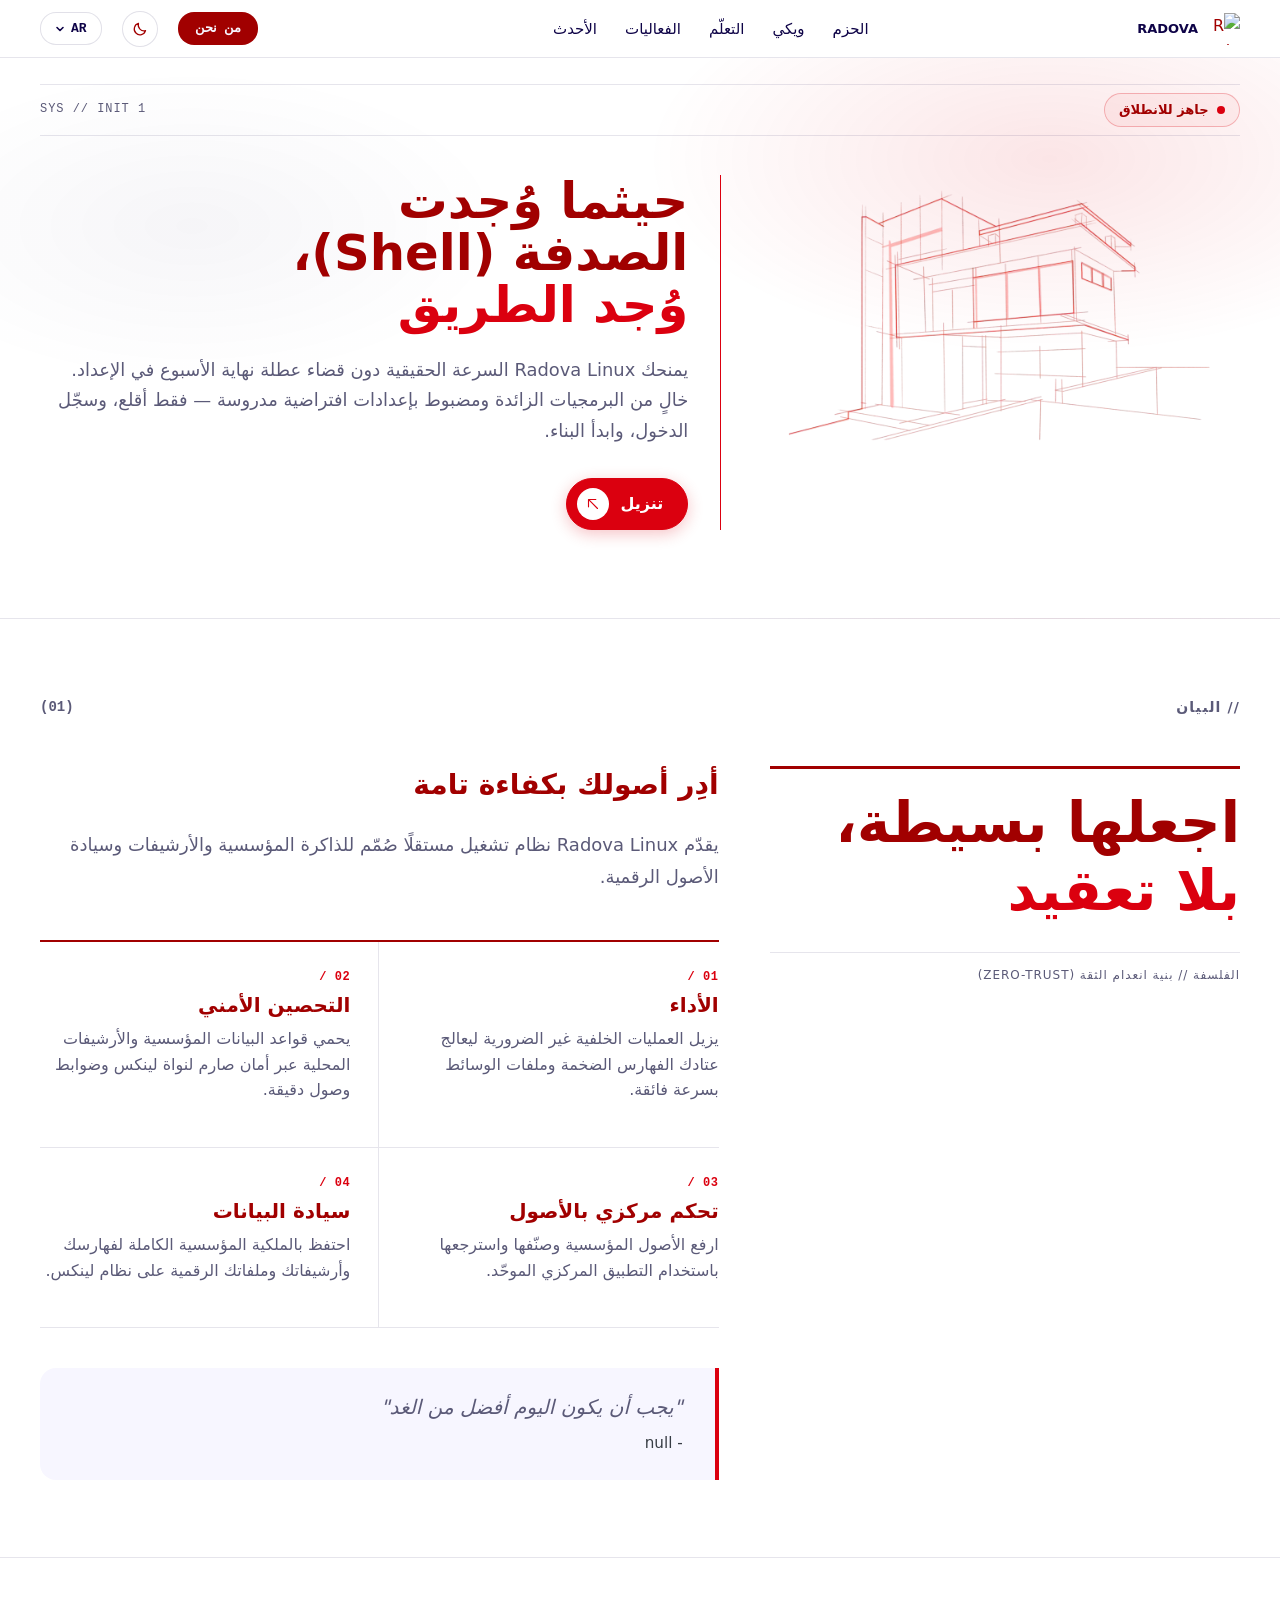
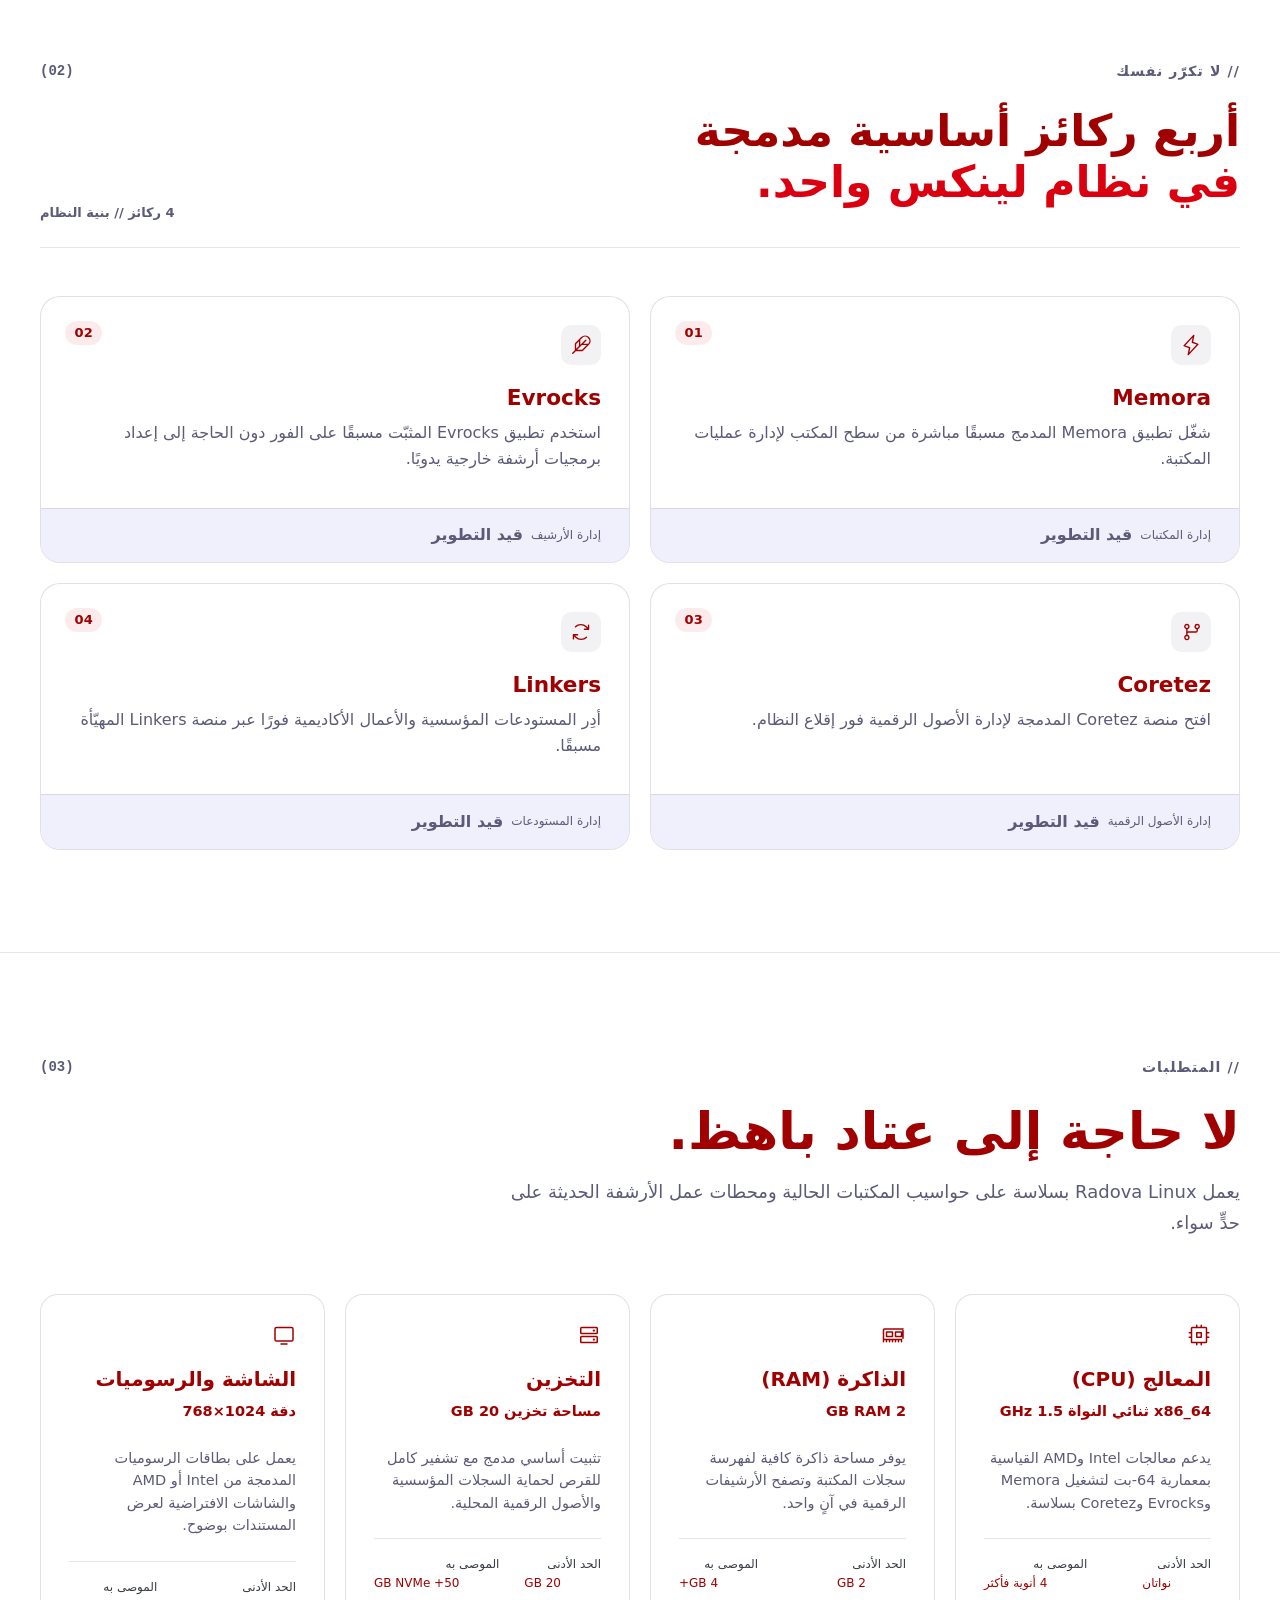
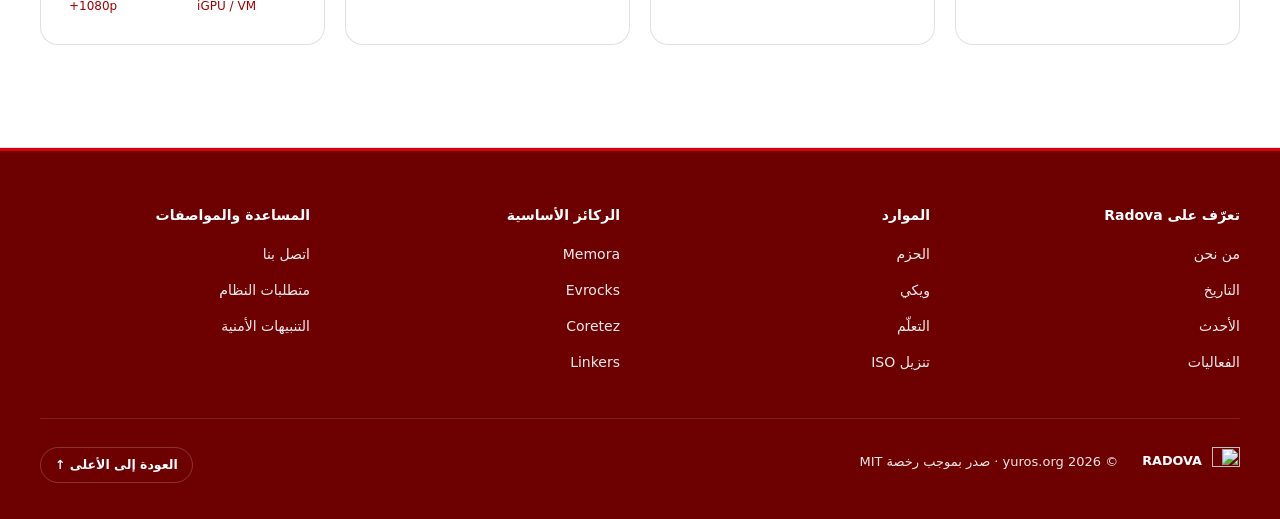
==== commit 67c861d2: "update" ====
--- a/ar/index.html
+++ b/ar/index.html
@@ -13,7 +13,7 @@
   <link rel="icon" type="image/png" href="../assets/media/logo.png">
   <link rel="stylesheet" href="../assets/css/pico.min.css" media="print" onload="this.media='all'">
 <noscript><link rel="stylesheet" href="../assets/css/pico.min.css"></noscript>
-<style>/*radova-pico-shield*/html,:root{--pico-font-size:100%!important;font-size:100%!important}body>main{padding-block:0}section{margin-bottom:0}article{margin-bottom:0;padding:0;border-radius:0;background:transparent;box-shadow:none}button{background:none;border:0;padding:0;margin:0;color:inherit;font:inherit;box-shadow:none}:where(a:not([role=button])){text-decoration:none}:root{color-scheme:light;--font-heading:"Lato",system-ui,-apple-system,sans-serif;--font-body:"Roboto Variable",system-ui,-apple-system,sans-serif;--font-mono:ui-monospace,SFMono-Regular,Menlo,Consolas,monospace;--red-900:#A10000;--red-700:#BB080B;--red-600:#DB000F;--red-500:#FF0000;--navy-950:#0B0711;--navy-900:#0E0347;--navy-800:#150B52;--blue:#0035C6;--lavender:#F7F6FF;--white:#FFFFFF;--surface-page:#FFFFFF;--surface-card:#FFFFFF;--surface-subtle:#F7F6FF;--surface-dock:#F0EFFC;--surface-header:rgba(255,255,255,0.82);--text-primary:var(--red-900);--text-heading:var(--red-900);--text-muted:#5B5A78;--text-accent:var(--red-600);--border-line:rgba(14,3,71,0.10);--border-card:rgba(14,3,71,0.12);--container-max:100%;--pad-x:1rem;--pad-y:clamp(4rem,8vw,7rem)}:root[data-theme="dark"]{color-scheme:dark;--surface-page:#0B0711;--surface-card:#150B52;--surface-subtle:#150B52;--surface-dock:#0E0347;--surface-header:rgba(11,7,17,0.88);--text-primary:#FFFFFF;--text-heading:#FFFFFF;--text-muted:#C4C0D4;--text-accent:#FF6B74;--border-line:rgba(196,192,212,0.18);--border-card:rgba(196,192,212,0.16)}*,*::before,*::after{box-sizing:border-box}main>section{width:100%;padding-inline:max(var(--pad-x),calc((100% - var(--container-max)) / 2))}.site-footer{width:100%;padding-inline:max(var(--pad-x,1rem),calc((100% - var(--container-max,1200px)) / 2));box-sizing:border-box}.site-footer nav,.site-footer .footer-col{display:block}.site-footer .footer-links,.site-footer nav ul{display:flex;flex-direction:column;align-items:flex-start;margin:0;padding:0;list-style:none}.site-footer .footer-links li,.site-footer nav li{margin:0;padding:0;list-style:none}html{scroll-padding-block-start:5.5rem}html,body{max-width:100%;overflow-x:clip;margin:0;padding:0;background-color:var(--surface-page);color:var(--text-primary);font-family:var(--font-body);font-size:16px;line-height:1.6;-webkit-font-smoothing:antialiased}img{max-width:100%;height:auto}ul[class],ol[class],dl[class],figure,blockquote{margin:0;padding:0}ul[class],ol[class],ul[class] li,ol[class] li{list-style:none}p,h1,h2,h3,h4,dt,dd,article{min-width:0;overflow-wrap:break-word}h1,h2,h3,h4,h5,h6{font-family:var(--font-heading);color:var(--text-heading);margin:0 0 1rem;text-wrap:balance}h1{font-size:clamp(2.25rem,5vw,56px);font-weight:900;line-height:1.1;letter-spacing:-0.02em}h2{font-size:clamp(2rem,4vw,48px);font-weight:900;line-height:1.15;letter-spacing:-0.015em}h3{font-size:clamp(1.25rem,2.2vw,24px);font-weight:700;line-height:1.25}h1 span,h2 span{color:var(--text-accent)}p{font-family:var(--font-body);font-size:16px;line-height:1.65;color:var(--text-muted);margin:0 0 1rem}.lead{font-size:clamp(1.125rem,1.8vw,20px);line-height:1.6;color:var(--text-muted)}a{color:var(--text-heading);text-decoration:underline;text-underline-offset:0.2em}a:hover{color:var(--red-700)}:focus-visible{outline:2px solid var(--red-600);outline-offset:3px}.skip-link{position:absolute;top:-4rem;inset-inline-start:1rem;z-index:1000;padding:0.5rem 1rem;background:var(--red-900);color:var(--white);border-radius:999px;font-weight:600;text-decoration:none}.skip-link:focus{top:0.75rem}@media (min-width:576px){:root{--container-max:540px}}@media (min-width:768px){:root{--container-max:min(92vw,920px)}}@media (min-width:1024px){:root{--container-max:min(94vw,1080px)}}@media (min-width:1280px){:root{--container-max:1200px}}@media (min-width:1536px){:root{--container-max:1450px}}main>section{position:relative;padding-block:var(--pad-y);scroll-margin-top:5rem}body>main,main{margin:0;padding:0;counter-reset:section-counter}section[data-label]{counter-increment:section-counter}section[data-label]::before{content:"// " attr(data-label);display:block;font-family:var(--font-mono);font-size:14px;font-weight:600;text-transform:uppercase;letter-spacing:0.08em;color:var(--text-muted);margin-bottom:1.5rem}section[data-label]::after{content:"(" counter(section-counter,decimal-leading-zero) ")";position:absolute;top:var(--section-py,var(--pad-y));inset-inline-end:max(var(--pad-x),calc((100% - var(--container-max))/2));font-family:var(--font-mono);font-size:14px;font-weight:600;color:var(--text-muted);pointer-events:none}body>header.site-header,.site-header{position:sticky;top:0;z-index:100;min-height:48px;padding-block:0.65rem;gap:1.25rem;background:var(--surface-header);border-bottom:1px solid var(--border-line)}.brand-lockup{gap:0.625rem;flex-shrink:0}.brand-name{font-size:0.8rem;letter-spacing:0.02em;color:var(--navy-900)}:root[data-theme="dark"] .brand-name,:root[data-theme="dark"] .nav-list a{color:var(--white)}.brand-lockup-light .brand-name{color:var(--white)}.header-menu{display:flex;align-items:center;justify-content:space-between;flex:1;gap:1.5rem;margin-inline-start:1.5rem}.nav-list{gap:1.75rem}.nav-list a{font-family:var(--font-body);font-size:15px;font-weight:500;color:var(--navy-900)}.nav-list a:hover{color:var(--red-600)}.navbar{margin-inline-start:auto}.dropdown{display:inline-block}.dropdown-content{position:absolute;top:calc(100% + 18px);inset-inline-end:0;inset-inline-start:auto;background:var(--surface-card);min-width:250px;max-width:calc(100vw - 32px);border-radius:16px;box-shadow:0 16px 24px rgba(0,0,0,0.12);z-index:999;opacity:0;visibility:hidden;border:1px solid var(--border-card);overflow:hidden}.dropdown-content.active,.btn-navy.active~.dropdown-content,.dropdown:hover .dropdown-content,.dropdown:focus-within .dropdown-content{opacity:1;visibility:visible}.dropdown-content a,.dropdown-content button.d-content-back{display:flex;justify-content:space-between;align-items:center;gap:1rem;width:100%;margin:0;padding:1.1rem 1.5rem;background:transparent;color:var(--text-muted);font-family:var(--font-heading);font-weight:700;font-size:13px;text-transform:uppercase;letter-spacing:1px;text-decoration:none;text-align:start;border:none;border-bottom:1px solid var(--border-line);border-radius:0;cursor:pointer;white-space:nowrap}.dropdown-content :last-child{border-bottom:none}.dropdown-content a:hover,.dropdown-content a:focus,.dropdown-content button.d-content-back:hover,.dropdown-content button.d-content-back:focus{background-color:var(--red-600);color:var(--white)}.dropdown-content button.d-content-back{color:var(--text-heading)}.menu-arrow{position:absolute;top:100%;inset-inline-end:20px;inset-inline-start:auto;width:0;height:0;border-inline-start:10px solid transparent;border-inline-end:10px solid transparent;border-bottom:10px solid var(--border-card);z-index:1000;display:none;margin-top:8px}.btn-navy.active+.menu-arrow,.dropdown:hover .menu-arrow,.dropdown:focus-within .menu-arrow{display:block}@media (min-width:768px){.dropdown::after{content:"";position:absolute;top:100%;inset-inline-end:0;width:250px;height:24px;display:none}.dropdown:hover::after,.dropdown:focus-within::after{display:block}}button.btn-theme{width:36px;height:36px;min-height:36px;margin:0;margin-inline-start:auto;border-radius:999px;border:1.5px solid var(--border-card);background:var(--surface-card);color:var(--text-heading);cursor:pointer}button.btn-theme:hover{border-color:var(--red-600);color:var(--red-600);background:var(--surface-subtle)}button.btn-lang{width:auto;background-color:var(--surface-card);border:1.5px solid var(--border-card);color:var(--text-heading);font-size:13px;padding:0.5rem 0.9rem;border-radius:16px;cursor:pointer;line-height:normal}button.btn-lang:hover{border-color:var(--red-600);color:var(--red-600);background-color:var(--surface-subtle)}button.btn-theme+button.btn-lang{margin-inline-start:0}.nav-toggle{display:none;gap:5px;width:38px;height:38px;background:transparent;border:1px solid var(--border-line);border-radius:10px;cursor:pointer;flex-shrink:0}.nav-toggle:hover{background-color:rgba(14,3,71,0.05);border-color:var(--text-heading)}.nav-toggle span{display:block;width:18px;height:2px;background-color:var(--text-heading);border-radius:2px}.nav-toggle[aria-expanded="true"] span:nth-child(1){transform:translateY(7px) rotate(45deg)}.nav-toggle[aria-expanded="true"] span:nth-child(2){opacity:0}.nav-toggle[aria-expanded="true"] span:nth-child(3){transform:translateY(-7px) rotate(-45deg)}@media (min-width:768px){.header-menu{display:flex;align-items:center;flex:1;gap:2.9rem}.header-menu>nav:first-child{margin-inline:auto}.header-menu .navbar,button.btn-theme{margin-inline-start:0}}@media (max-width:767px){button.btn-theme,.nav-toggle{width:44px;height:44px;min-height:44px}.site-header{z-index:1000;flex-wrap:nowrap;background:var(--surface-page)}.nav-toggle{display:inline-flex;position:relative;z-index:1002}button.btn-lang{padding:0.45rem 0.75rem;position:relative;z-index:1002}.header-menu{overscroll-behavior:contain;display:none;position:fixed;inset:0;top:58px;z-index:999;flex-direction:column;align-items:stretch;justify-content:flex-start;width:100%;height:calc(100dvh - 58px);margin-inline-start:0;padding:0.75rem var(--pad-x) 2rem;background:var(--surface-page);border-top:1px solid var(--border-line);overflow-y:auto;gap:0.125rem}.header-menu.is-open{display:flex}.header-menu nav,.header-menu ul,.header-menu li{display:block;width:100%;margin:0;padding:0}.nav-list,.dropdown-content{display:flex;flex-direction:column;align-items:stretch;gap:0.125rem}.navbar{margin:0;padding:0;border-top:none}.navbar .btn-navy,.dropdown-content button.d-content-back,.menu-arrow,.dropdown:hover .menu-arrow,.dropdown:focus-within .menu-arrow{display:none}.dropdown-content{position:static;opacity:1;visibility:visible;transform:none;min-width:100%;max-width:100%;border:none;border-radius:0;box-shadow:none;background:transparent}.nav-list a,.dropdown-content a{display:flex;align-items:center;justify-content:flex-start;width:100%;margin:0;padding:0.55rem 0.75rem;color:var(--text-heading);font-family:var(--font-body);font-size:15.5px;font-weight:700;line-height:1.3;text-transform:none;letter-spacing:0;border:none;border-radius:10px}.nav-list a:hover,.nav-list a:focus,.dropdown-content a:hover,.dropdown-content a:focus{background-color:rgba(219,0,15,0.08);color:var(--red-600);border-radius:10px}}:root[data-theme="dark"] .dropdown-content{box-shadow:0 16px 36px rgba(0,0,0,0.45)}:root[data-theme="dark"] .dropdown-content a,:root[data-theme="dark"] .dropdown-content button.d-content-back{color:#FFFFFF}:root[data-theme="dark"] .dropdown-content a:hover,:root[data-theme="dark"] .dropdown-content button.d-content-back:hover,:root[data-theme="dark"] button.btn-theme:hover,:root[data-theme="dark"] button.btn-lang:hover{background-color:var(--navy-900);color:#FFFFFF}a.btn,button.btn{text-decoration:none;cursor:pointer;user-select:none}.btn{display:inline-flex;align-items:center;justify-content:center;width:auto;margin:0;height:48px;padding:0 1.5rem;border-radius:9999px;font-family:var(--font-body);font-size:16px;font-weight:500;line-height:1;white-space:nowrap;border:1.5px solid transparent}.btn-lg{height:52px;padding-inline:1.5rem;font-size:16px;font-weight:600}.btn-primary{background-color:var(--red-600);border-color:var(--red-600);color:var(--white);box-shadow:0 4px 16px rgba(219,0,15,0.24)}.btn-primary:hover{background-color:var(--red-700);border-color:var(--red-700);color:var(--white)}.btn-primary:active{background-color:var(--red-900);border-color:var(--red-900)}.btn-navy{display:inline-block;width:auto;margin:0;padding:0.5rem 1rem;background-color:var(--red-900);border:1px solid transparent;color:var(--lavender);font-size:13px;line-height:normal;border-radius:16px;cursor:pointer}.btn-navy:hover{background-color:rgba(14,3,71,0.05);color:var(--red-900)}.btn-navy.active{background-color:var(--red-900);color:var(--white)}.btn-arrow{padding-inline:1.5rem 0.625rem;gap:0.75rem}.btn-arrow::after{content:"";display:inline-block;width:32px;height:32px;border-radius:50%;flex-shrink:0;background:var(--white)}:root[data-theme="dark"] .btn-navy{background-color:var(--navy-800);border-color:rgba(196,192,212,0.28);color:var(--white)}:root[data-theme="dark"] .btn-navy:hover{background-color:var(--red-600);border-color:var(--red-600);color:var(--white)}.hero{background:radial-gradient(45% 50% at 82% 18%,rgba(219,0,15,0.10),transparent 70%),radial-gradient(35% 40% at 15% 30%,rgba(14,3,71,0.04),transparent 70%),var(--surface-page);padding-top:clamp(1rem,2vw,1.75rem);padding-bottom:clamp(3.5rem,7vw,5.5rem);border-bottom:1px solid var(--border-line)}.hero-spec-strip{border-top:1px solid var(--border-line);border-bottom:1px solid var(--border-line);padding-block:0.5rem;margin-bottom:clamp(1.5rem,3vw,2.5rem);gap:1rem}.hero-spec-strip::after{content:attr(data-sys);font-family:var(--font-mono);font-size:12px;color:var(--text-muted);text-transform:uppercase;letter-spacing:0.08em}.hero-chip{gap:0.5rem;padding:0.35rem 0.9rem;border-radius:999px;border:1px solid rgba(219,0,15,0.25);background:rgba(219,0,15,0.04);color:var(--text-heading);font-size:13px}.hero-chip::before{content:"";width:8px;height:8px;border-radius:50%;background:var(--red-600);flex-shrink:0}.hero-split{grid-template-columns:1fr;gap:2rem}.hero-split h1{font-family:var(--font-heading);font-size:clamp(1.85rem,4.8vw,3.25rem);font-weight:900;line-height:1.05;letter-spacing:-0.03em;color:var(--text-heading);margin:0 0 1.5rem;text-transform:capitalize}.hero-split h1 span{color:var(--text-accent)}.hero-lead{font-size:clamp(1rem,1.4vw,1.125rem);line-height:1.7;color:var(--text-muted);margin:0 0 2rem;max-width:60ch}.hero-actions{gap:1rem}@media (min-width:768px){.hero-split{grid-template-columns:repeat(12,1fr);gap:clamp(1.5rem,3.5vw,3.5rem);align-items:start}.hero-split-left{grid-column:1/6}.hero-split-right{grid-column:6/13;border-inline-start:1px solid var(--red-600);padding-inline-start:clamp(1.25rem,2.5vw,2.5rem)}}@media (min-width:1280px){.hero-split h1{font-size:3.1rem}}@media (min-width:1536px){.hero-split{gap:4rem}.hero-split h1{font-size:3.5rem}.hero-split-right{padding-inline-start:3rem}}:root[data-theme="dark"] .hero{background:radial-gradient(46% 52% at 82% 18%,rgba(219,0,15,0.16),transparent 72%),radial-gradient(38% 46% at 15% 32%,rgba(21,11,82,0.45),transparent 72%),var(--surface-page)}:root[data-theme="dark"] .hero-chip{background-color:rgba(219,0,15,0.14);border-color:rgba(219,0,15,0.45);color:var(--white)}.hero-media{aspect-ratio:16/9;overflow:hidden;border-radius:20px}.hero-media img{display:block;width:100%;height:100%;object-fit:cover}#manifesto{--section-py:clamp(3.5rem,6vw,5.5rem);border-bottom:1px solid var(--border-line);padding-block:var(--section-py)}#manifesto::before{margin-bottom:3rem}.manifesto-grid{grid-template-columns:1fr;gap:3rem}.manifesto-col-left{border-top:3px solid var(--red-900);padding-top:1.5rem}.manifesto-title{font-size:clamp(2.25rem,4.4vw,3.75rem);line-height:1.05;letter-spacing:-0.03em;text-transform:capitalize}.manifesto-title span{display:block;color:var(--text-accent);margin-top:0.15em}.manifesto-title::after{content:attr(data-sub);display:block;margin-top:2rem;font-family:var(--font-mono);font-size:12px;font-weight:400;letter-spacing:0.08em;color:var(--text-muted);padding-top:1rem;border-top:1px solid var(--border-line)}.manifesto-lead{font-size:clamp(1.375rem,2.2vw,2rem);line-height:1.38;margin-bottom:1.5rem;letter-spacing:-0.015em;text-transform:capitalize}.manifesto-deep{font-size:1.125rem;line-height:1.75;margin-bottom:3rem;max-width:62ch}.swiss-ledger{grid-template-columns:1fr;border-top:2px solid var(--red-900);border-bottom:1px solid var(--border-line)}article.ledger-item,.ledger-item{border-radius:0;background:transparent;box-shadow:none;border:0;padding-block:1.75rem;padding-inline:0 1.5rem}.ledger-item h3{font-size:1.25rem;line-height:1.3;margin:0 0 0.5rem}.ledger-item h3::before{content:attr(data-index);font-family:var(--font-mono);font-size:12px;font-weight:700;color:var(--text-accent);display:block;margin-bottom:0.4rem;letter-spacing:0.05em}.ledger-item:nth-child(1) h3::before{content:"01 /"}.ledger-item:nth-child(2) h3::before{content:"02 /"}.ledger-item:nth-child(3) h3::before{content:"03 /"}.ledger-item:nth-child(4) h3::before{content:"04 /"}.ledger-item p{font-size:1rem;line-height:1.6;text-align:start}.manifesto-quote{margin-top:2.5rem;background:var(--surface-subtle);border-inline-start:4px solid var(--red-600);padding:1.5rem 2rem;border-radius:0 16px 16px 0}[dir="rtl"] .manifesto-quote{border-radius:16px 0 0 16px}.manifesto-quote p{font-size:1.25rem;font-style:italic;line-height:1.5;margin-bottom:0.5rem;text-transform:capitalize}.manifesto-quote cite{font-family:var(--font-body);font-size:0.95rem;font-style:normal;font-weight:500}@media (max-width:767px){article.ledger-item:not(:first-child),.ledger-item:not(:first-child){border-top:1px solid var(--border-line)}}@media (min-width:768px){.swiss-ledger{grid-template-columns:repeat(2,1fr)}article.ledger-item:nth-child(2n),.ledger-item:nth-child(2n){border-inline-start:1px solid var(--border-line);padding-inline:1.75rem 0}article.ledger-item:nth-child(n+3),.ledger-item:nth-child(n+3){border-top:1px solid var(--border-line)}}@media (min-width:768px){.manifesto-grid{grid-template-columns:repeat(12,1fr);gap:clamp(1.75rem,4vw,4rem);align-items:start}.manifesto-col-left{grid-column:1/6;position:sticky;top:6.5rem}.manifesto-col-right{grid-column:6/13}}@media (min-width:1536px){.manifesto-grid{gap:4.5rem}}:root[data-theme="dark"] .manifesto-col-left,:root[data-theme="dark"] .swiss-ledger{border-top-color:var(--red-600)}:root[data-theme="dark"] .manifesto-quote{border:1px solid var(--border-card);border-inline-start:3px solid var(--red-600)}.lang-menu{position:relative;flex-shrink:0}.lang-menu button.btn-lang{margin:0;gap:0.375rem}.lang-menu button.btn-lang svg{transition:transform 0.2s ease}.lang-menu button.btn-lang[aria-expanded="true"] svg{transform:rotate(180deg)}.lang-menu .lang-list{position:absolute;top:calc(100% + 0.5rem);inset-inline-end:0;z-index:1003;display:block;min-width:11rem;margin:0;padding:0.375rem;list-style:none;background:var(--surface-card);border:1px solid var(--border-card);border-radius:16px;box-shadow:0 12px 30px rgba(14,3,71,0.12)}.lang-menu .lang-list[hidden]{display:none}.lang-menu .lang-list li{margin:0;padding:0;list-style:none}.lang-menu .lang-list a{display:block;width:100%;margin:0;padding:0.55rem 0.75rem;border:0;border-radius:10px;background:none;color:var(--navy-900);text-decoration:none;font:inherit;font-family:var(--font-body);font-size:14px;font-weight:500;line-height:1.4;text-align:start;cursor:pointer}:root[data-theme="dark"] .lang-menu .lang-list a{color:var(--white)}.lang-menu .lang-list a:hover,.lang-menu .lang-list a:focus-visible{background:var(--surface-subtle)}.lang-menu .lang-list a[aria-current="true"]{color:var(--text-heading);font-weight:700}.lang-menu .lang-list a[aria-current="true"]::after{content:"\2713" / "";float:inline-end;color:var(--text-accent)}@media (max-width:767px){.lang-menu{z-index:1002}}[dir="rtl"] *{letter-spacing:normal!important}[dir="rtl"] .btn-arrow::after{transform:scaleX(-1)}[dir="rtl"] .btn-arrow:hover::after{transform:translateX(-10px) scaleX(-1)}:root{--ic-arrow-red:url("data:image/svg+xml,%3Csvg%20xmlns%3D%22http%3A%2F%2Fwww.w3.org%2F2000%2Fsvg%22%20viewBox%3D%220%200%20256%20256%22%20fill%3D%22%23DB000F%22%3E%3Cpath%20d%3D%22M200%2C64V168a8%2C8%2C0%2C0%2C1-16%2C0V83.31L69.66%2C197.66a8%2C8%2C0%2C0%2C1-11.32-11.32L172.69%2C72H88a8%2C8%2C0%2C0%2C1%2C0-16H192A8%2C8%2C0%2C0%2C1%2C200%2C64Z%22%2F%3E%3C%2Fsvg%3E");--ic-arrows-clockwise:url("data:image/svg+xml,%3Csvg%20xmlns%3D%22http%3A%2F%2Fwww.w3.org%2F2000%2Fsvg%22%20viewBox%3D%220%200%20256%20256%22%20fill%3D%22currentColor%22%3E%3Cpath%20d%3D%22M224%2C48V96a8%2C8%2C0%2C0%2C1-8%2C8H168a8%2C8%2C0%2C0%2C1%2C0-16h28.69L182.06%2C73.37a79.56%2C79.56%2C0%2C0%2C0-56.13-23.43h-.45A79.52%2C79.52%2C0%2C0%2C0%2C69.59%2C72.71%2C8%2C8%2C0%2C0%2C1%2C58.41%2C61.27a96%2C96%2C0%2C0%2C1%2C135%2C.79L208%2C76.69V48a8%2C8%2C0%2C0%2C1%2C16%2C0ZM186.41%2C183.29a80%2C80%2C0%2C0%2C1-112.47-.66L59.31%2C168H88a8%2C8%2C0%2C0%2C0%2C0-16H40a8%2C8%2C0%2C0%2C0-8%2C8v48a8%2C8%2C0%2C0%2C0%2C16%2C0V179.31l14.63%2C14.63A95.43%2C95.43%2C0%2C0%2C0%2C130%2C222.06h.53a95.36%2C95.36%2C0%2C0%2C0%2C67.07-27.33%2C8%2C8%2C0%2C0%2C0-11.18-11.44Z%22%2F%3E%3C%2Fsvg%3E");--ic-cpu:url("data:image/svg+xml,%3Csvg%20xmlns%3D%22http%3A%2F%2Fwww.w3.org%2F2000%2Fsvg%22%20viewBox%3D%220%200%20256%20256%22%20fill%3D%22currentColor%22%3E%3Cpath%20d%3D%22M152%2C96H104a8%2C8%2C0%2C0%2C0-8%2C8v48a8%2C8%2C0%2C0%2C0%2C8%2C8h48a8%2C8%2C0%2C0%2C0%2C8-8V104A8%2C8%2C0%2C0%2C0%2C152%2C96Zm-8%2C48H112V112h32Zm88%2C0H216V112h16a8%2C8%2C0%2C0%2C0%2C0-16H216V56a16%2C16%2C0%2C0%2C0-16-16H160V24a8%2C8%2C0%2C0%2C0-16%2C0V40H112V24a8%2C8%2C0%2C0%2C0-16%2C0V40H56A16%2C16%2C0%2C0%2C0%2C40%2C56V96H24a8%2C8%2C0%2C0%2C0%2C0%2C16H40v32H24a8%2C8%2C0%2C0%2C0%2C0%2C16H40v40a16%2C16%2C0%2C0%2C0%2C16%2C16H96v16a8%2C8%2C0%2C0%2C0%2C16%2C0V216h32v16a8%2C8%2C0%2C0%2C0%2C16%2C0V216h40a16%2C16%2C0%2C0%2C0%2C16-16V160h16a8%2C8%2C0%2C0%2C0%2C0-16Zm-32%2C56H56V56H200v95.87s0%2C.09%2C0%2C.13%2C0%2C.09%2C0%2C.13V200Z%22%2F%3E%3C%2Fsvg%3E");--ic-feather:url("data:image/svg+xml,%3Csvg%20xmlns%3D%22http%3A%2F%2Fwww.w3.org%2F2000%2Fsvg%22%20viewBox%3D%220%200%20256%20256%22%20fill%3D%22currentColor%22%3E%3Cpath%20d%3D%22M221.28%2C34.75a64%2C64%2C0%2C0%2C0-90.49%2C0L60.69%2C104A15.9%2C15.9%2C0%2C0%2C0%2C56%2C115.31v73.38L26.34%2C218.34a8%2C8%2C0%2C0%2C0%2C11.32%2C11.32L67.32%2C200H140.7A15.92%2C15.92%2C0%2C0%2C0%2C152%2C195.32l0%2C0%2C69.23-70A64%2C64%2C0%2C0%2C0%2C221.28%2C34.75ZM142.07%2C46.06A48%2C48%2C0%2C0%2C1%2C211.79%2C112H155.33l34.35-34.34a8%2C8%2C0%2C0%2C0-11.32-11.32L120%2C124.69V67.87ZM72%2C115.35l32-31.67v57l-32%2C32ZM140.7%2C184H83.32l56-56h56.74Z%22%2F%3E%3C%2Fsvg%3E");--ic-git-branch:url("data:image/svg+xml,%3Csvg%20xmlns%3D%22http%3A%2F%2Fwww.w3.org%2F2000%2Fsvg%22%20viewBox%3D%220%200%20256%20256%22%20fill%3D%22currentColor%22%3E%3Cpath%20d%3D%22M232%2C64a32%2C32%2C0%2C1%2C0-40%2C31v17a8%2C8%2C0%2C0%2C1-8%2C8H96a23.84%2C23.84%2C0%2C0%2C0-8%2C1.38V95a32%2C32%2C0%2C1%2C0-16%2C0v66a32%2C32%2C0%2C1%2C0%2C16%2C0V144a8%2C8%2C0%2C0%2C1%2C8-8h88a24%2C24%2C0%2C0%2C0%2C24-24V95A32.06%2C32.06%2C0%2C0%2C0%2C232%2C64ZM64%2C64A16%2C16%2C0%2C1%2C1%2C80%2C80%2C16%2C16%2C0%2C0%2C1%2C64%2C64ZM96%2C192a16%2C16%2C0%2C1%2C1-16-16A16%2C16%2C0%2C0%2C1%2C96%2C192ZM200%2C80a16%2C16%2C0%2C1%2C1%2C16-16A16%2C16%2C0%2C0%2C1%2C200%2C80Z%22%2F%3E%3C%2Fsvg%3E");--ic-hard-drives:url("data:image/svg+xml,%3Csvg%20xmlns%3D%22http%3A%2F%2Fwww.w3.org%2F2000%2Fsvg%22%20viewBox%3D%220%200%20256%20256%22%20fill%3D%22currentColor%22%3E%3Cpath%20d%3D%22M208%2C136H48a16%2C16%2C0%2C0%2C0-16%2C16v48a16%2C16%2C0%2C0%2C0%2C16%2C16H208a16%2C16%2C0%2C0%2C0%2C16-16V152A16%2C16%2C0%2C0%2C0%2C208%2C136Zm0%2C64H48V152H208v48Zm0-160H48A16%2C16%2C0%2C0%2C0%2C32%2C56v48a16%2C16%2C0%2C0%2C0%2C16%2C16H208a16%2C16%2C0%2C0%2C0%2C16-16V56A16%2C16%2C0%2C0%2C0%2C208%2C40Zm0%2C64H48V56H208v48ZM192%2C80a12%2C12%2C0%2C1%2C1-12-12A12%2C12%2C0%2C0%2C1%2C192%2C80Zm0%2C96a12%2C12%2C0%2C1%2C1-12-12A12%2C12%2C0%2C0%2C1%2C192%2C176Z%22%2F%3E%3C%2Fsvg%3E");--ic-lightning:url("data:image/svg+xml,%3Csvg%20xmlns%3D%22http%3A%2F%2Fwww.w3.org%2F2000%2Fsvg%22%20viewBox%3D%220%200%20256%20256%22%20fill%3D%22currentColor%22%3E%3Cpath%20d%3D%22M215.79%2C118.17a8%2C8%2C0%2C0%2C0-5-5.66L153.18%2C90.9l14.66-73.33a8%2C8%2C0%2C0%2C0-13.69-7l-112%2C120a8%2C8%2C0%2C0%2C0%2C3%2C13l57.63%2C21.61L88.16%2C238.43a8%2C8%2C0%2C0%2C0%2C13.69%2C7l112-120A8%2C8%2C0%2C0%2C0%2C215.79%2C118.17ZM109.37%2C214l10.47-52.38a8%2C8%2C0%2C0%2C0-5-9.06L62%2C132.71l84.62-90.66L136.16%2C94.43a8%2C8%2C0%2C0%2C0%2C5%2C9.06l52.8%2C19.8Z%22%2F%3E%3C%2Fsvg%3E");--ic-memory:url("data:image/svg+xml,%3Csvg%20xmlns%3D%22http%3A%2F%2Fwww.w3.org%2F2000%2Fsvg%22%20viewBox%3D%220%200%20256%20256%22%20fill%3D%22currentColor%22%3E%3Cpath%20d%3D%22M232%2C56H24A16%2C16%2C0%2C0%2C0%2C8%2C72V200a8%2C8%2C0%2C0%2C0%2C16%2C0V184H40v16a8%2C8%2C0%2C0%2C0%2C16%2C0V184H72v16a8%2C8%2C0%2C0%2C0%2C16%2C0V184h16v16a8%2C8%2C0%2C0%2C0%2C16%2C0V184h16v16a8%2C8%2C0%2C0%2C0%2C16%2C0V184h16v16a8%2C8%2C0%2C0%2C0%2C16%2C0V184h16v16a8%2C8%2C0%2C0%2C0%2C16%2C0V72A16%2C16%2C0%2C0%2C0%2C232%2C56ZM24%2C72H232v96H24Zm88%2C80a8%2C8%2C0%2C0%2C0%2C8-8V96a8%2C8%2C0%2C0%2C0-8-8H48a8%2C8%2C0%2C0%2C0-8%2C8v48a8%2C8%2C0%2C0%2C0%2C8%2C8ZM56%2C104h48v32H56Zm88%2C48h64a8%2C8%2C0%2C0%2C0%2C8-8V96a8%2C8%2C0%2C0%2C0-8-8H144a8%2C8%2C0%2C0%2C0-8%2C8v48A8%2C8%2C0%2C0%2C0%2C144%2C152Zm8-48h48v32H152Z%22%2F%3E%3C%2Fsvg%3E");--ic-monitor:url("data:image/svg+xml,%3Csvg%20xmlns%3D%22http%3A%2F%2Fwww.w3.org%2F2000%2Fsvg%22%20viewBox%3D%220%200%20256%20256%22%20fill%3D%22currentColor%22%3E%3Cpath%20d%3D%22M208%2C40H48A24%2C24%2C0%2C0%2C0%2C24%2C64V176a24%2C24%2C0%2C0%2C0%2C24%2C24H208a24%2C24%2C0%2C0%2C0%2C24-24V64A24%2C24%2C0%2C0%2C0%2C208%2C40Zm8%2C136a8%2C8%2C0%2C0%2C1-8%2C8H48a8%2C8%2C0%2C0%2C1-8-8V64a8%2C8%2C0%2C0%2C1%2C8-8H208a8%2C8%2C0%2C0%2C1%2C8%2C8Zm-48%2C48a8%2C8%2C0%2C0%2C1-8%2C8H96a8%2C8%2C0%2C0%2C1%2C0-16h64A8%2C8%2C0%2C0%2C1%2C168%2C224Z%22%2F%3E%3C%2Fsvg%3E")}.btn-arrow::after{background:var(--white) var(--ic-arrow-red) center/18px 18px no-repeat}.card-icon-wrap{width:40px;height:40px;border-radius:10px;background:rgba(14,3,71,0.05);margin-bottom:1.25rem}.icon-phosphor{display:inline-block;width:22px;height:22px;background-color:var(--red-900)}.icon-lightning{-webkit-mask:var(--ic-lightning) center/contain no-repeat;mask:var(--ic-lightning) center/contain no-repeat}.icon-feather{-webkit-mask:var(--ic-feather) center/contain no-repeat;mask:var(--ic-feather) center/contain no-repeat}.icon-git-branch{-webkit-mask:var(--ic-git-branch) center/contain no-repeat;mask:var(--ic-git-branch) center/contain no-repeat}.icon-arrows-clockwise{-webkit-mask:var(--ic-arrows-clockwise) center/contain no-repeat;mask:var(--ic-arrows-clockwise) center/contain no-repeat}.card-zone-body{padding:1.75rem 1.75rem 1.25rem}.card-index-pill{font-size:13px;color:var(--red-900);background:rgba(219,0,15,0.08);padding:0.25rem 0.6rem;border-radius:99px;position:absolute;top:1.5rem;inset-inline-end:1.5rem;line-height:1.2}.card-zone-body h3{font-size:1.35rem;line-height:1.25;margin:0 0 0.5rem}.card-zone-body p{font-size:1rem;line-height:1.6}.card-dock{background:var(--surface-dock);border-top:1px solid var(--border-line);padding:0.85rem 1.75rem;font-size:13px;color:var(--text-heading)}.card-dock .mini-ui{gap:1rem;font-family:var(--font-mono)}.card-dock .mini-row{gap:0.5rem}.card-dock .mini-k{font-size:12px;letter-spacing:0.05em}.card-dock .mini-v{color:inherit}:root[data-theme="dark"] .card-index-pill{background-color:rgba(219,0,15,0.18);color:var(--white)}:root[data-theme="dark"] .card-icon-wrap{background-color:var(--navy-900);border:1px solid var(--border-line)}#fitur{border-bottom:1px solid var(--border-line)}#spesifikasi{border-bottom:1px solid var(--border-line)}.section-center{text-align:start;font-size:clamp(2.25rem,4vw,3.25rem);line-height:1.15;margin-bottom:1rem}.section-lead{font-size:1.125rem;line-height:1.7;max-width:65ch;margin-bottom:3.5rem}.specs-grid{grid-template-columns:1fr;gap:1.25rem}@media (min-width:576px){.specs-grid{grid-template-columns:repeat(2,1fr)}}@media (min-width:1024px){.specs-grid{grid-template-columns:repeat(4,1fr)}}.d-flex{display:flex}.d-inline-flex{display:inline-flex}.d-grid{display:grid}.d-block{display:block}.flex-col{flex-direction:column}.flex-wrap{flex-wrap:wrap}.items-center{align-items:center}.justify-between{justify-content:space-between}.justify-center{justify-content:center}.m-0{margin:0}.p-0{padding:0}.rel{position:relative}.w-full{width:100%}.shrink-0{flex-shrink:0}.min-w-0{min-width:0}.font-heading{font-family:var(--font-heading)}.font-mono{font-family:var(--font-mono)}.fw-700{font-weight:700}.fw-900{font-weight:900}.uppercase{text-transform:uppercase}.no-underline{text-decoration:none}.text-heading{color:var(--text-heading)}.text-muted{color:var(--text-muted)}.bg-page{background:var(--surface-page)}.items-start{align-items:flex-start}.items-end{align-items:flex-end}.mt-auto{margin-top:auto}.text-white{color:var(--white)}@media (prefers-reduced-motion:reduce){*,::before,::after{animation-duration:0.01ms!important;animation-iteration-count:1!important;transition-duration:0.01ms!important;scroll-behavior:auto!important}}html{scroll-padding-block-start:5.5rem}body>header.site-header,.site-header{margin:0;padding-block:10px;padding-inline:max(16px,calc((100% - var(--container-max,var(--radova-max-width,100%))) / 2));gap:20px;min-height:58px;box-sizing:border-box}.site-header .brand-lockup{display:inline-flex;align-items:center;gap:10px;margin:0;padding:0;text-decoration:none;flex-shrink:0}.site-header .brand-name{font-family:"Lato",system-ui,-apple-system,sans-serif;font-size:13px;font-weight:900;line-height:1.2;letter-spacing:0.02em;text-transform:uppercase;color:#0E0347}.site-header .nav-list,.site-header ul.nav-list{display:flex;align-items:center;gap:28px;margin:0;padding:0;list-style:none}.site-header .nav-list li{margin:0;padding:0;list-style:none}.site-header .nav-list a{display:inline-flex;align-items:center;padding:6px 0;margin:0;font-family:"Roboto Variable",system-ui,-apple-system,sans-serif;font-size:15px;font-weight:500;line-height:1.2;color:#0E0347;text-decoration:none}.site-header .nav-list a[aria-current="page"]{font-weight:700}.site-header button{margin:0}.site-header .btn-theme{width:36px;height:36px;padding:0;display:inline-flex;align-items:center;justify-content:center;flex-shrink:0}.site-header .btn-navy,.site-header #about-menu-btn.btn-navy{display:inline-flex;align-items:center;justify-content:center;gap:6px;margin:0;font-family:ui-monospace,SFMono-Regular,Menlo,Consolas,monospace;font-size:13px;font-weight:700;line-height:1.2;text-transform:uppercase;padding:8px 16px;border-radius:16px;background-color:#A10000;color:#F7F6FF}.site-header button.btn-lang{display:inline-flex;align-items:center;justify-content:center;margin:0;font-family:ui-monospace,SFMono-Regular,Menlo,Consolas,monospace;font-size:13px;font-weight:700;line-height:1.2;text-transform:uppercase;padding:8px 14px;border-radius:16px;color:#0E0347}@media (min-width:768px){.site-header .header-menu{display:flex;align-items:center;flex:1;gap:46px;margin:0;margin-inline-start:0}.site-header .header-menu>nav:first-child{margin-inline:auto}.site-header .navbar{margin:0;margin-inline-start:0}}:root[data-theme="dark"] .site-header .brand-name,:root[data-theme="dark"] .site-header .nav-list a{color:#FFFFFF}:root[data-theme="dark"] .site-header .btn-navy,:root[data-theme="dark"] .site-header #about-menu-btn.btn-navy,:root[data-theme="dark"] .site-header button.btn-lang{background-color:#150B52;color:#FFFFFF;border-color:rgba(196,192,212,0.28)}@media (max-width:767px){.site-header .nav-list{flex-direction:column;align-items:stretch;gap:6px}.site-header button.btn-lang{padding:7px 12px}.site-header .nav-list a{font-size:15.5px;font-weight:700;padding:9px 12px;min-height:44px}}@media (prefers-reduced-motion:reduce){*,*::before,*::after{animation-duration:0.01ms!important;animation-iteration-count:1!important;transition-duration:0.01ms!important;scroll-behavior:auto!important}}</style>
+<style>/*radova-pico-shield*/html,:root{--pico-font-size:100%!important;font-size:100%!important}body>main{padding-block:0}section{margin-bottom:0}article{margin-bottom:0;padding:0;border-radius:0;background:transparent;box-shadow:none}button{background:none;border:0;padding:0;margin:0;color:inherit;font:inherit;box-shadow:none}:where(a:not([role=button])){text-decoration:none}:root{color-scheme:light;--font-heading:"Lato",system-ui,-apple-system,sans-serif;--font-body:"Roboto Variable",system-ui,-apple-system,sans-serif;--font-mono:ui-monospace,SFMono-Regular,Menlo,Consolas,monospace;--red-900:#A10000;--red-700:#BB080B;--red-600:#DB000F;--red-500:#FF0000;--navy-950:#0B0711;--navy-900:#0E0347;--navy-800:#150B52;--blue:#0035C6;--lavender:#F7F6FF;--white:#FFFFFF;--surface-page:#FFFFFF;--surface-card:#FFFFFF;--surface-subtle:#F7F6FF;--surface-dock:#F0EFFC;--surface-header:rgba(255,255,255,0.82);--text-primary:var(--red-900);--text-heading:var(--red-900);--text-muted:#5B5A78;--text-accent:var(--red-600);--border-line:rgba(14,3,71,0.10);--border-card:rgba(14,3,71,0.12);--container-max:100%;--pad-x:1rem;--pad-y:clamp(4rem,8vw,7rem)}:root[data-theme="dark"]{color-scheme:dark;--surface-page:#0B0711;--surface-card:#150B52;--surface-subtle:#150B52;--surface-dock:#0E0347;--surface-header:rgba(11,7,17,0.88);--text-primary:#FFFFFF;--text-heading:#FFFFFF;--text-muted:#C4C0D4;--text-accent:#FF6B74;--border-line:rgba(196,192,212,0.18);--border-card:rgba(196,192,212,0.16)}*,*::before,*::after{box-sizing:border-box}main>section{width:100%;padding-inline:max(var(--pad-x),calc((100% - var(--container-max)) / 2))}.site-footer{width:100%;padding-inline:max(var(--pad-x,1rem),calc((100% - var(--container-max,1200px)) / 2));box-sizing:border-box}.site-footer nav,.site-footer .footer-col{display:block}.site-footer .footer-links,.site-footer nav ul{display:flex;flex-direction:column;align-items:flex-start;margin:0;padding:0;list-style:none}.site-footer .footer-links li,.site-footer nav li{margin:0;padding:0;list-style:none}body>footer.site-footer,.site-footer{padding-block:56px 36px;padding-inline:max(var(--pad-x,1rem),calc((100% - var(--container-max,1200px)) / 2))}.site-footer .footer-grid{gap:36px 32px;padding-bottom:44px}@media (min-width:1024px){.site-footer .footer-grid{gap:40px}}@media (min-width:1536px){.site-footer .footer-grid{gap:48px}}.site-footer .footer-heading{font-size:14px;line-height:1.25;margin:0 0 16px}.site-footer .footer-links{gap:10px}.site-footer .footer-links a{font-size:14px;line-height:1.4}.site-footer .footer-bottom{gap:20px;padding-top:28px}.site-footer .footer-brand-bar{gap:12px 24px}.site-footer .footer-copy{font-size:13px}.site-footer .footer-top{font-size:12.5px;padding:7px 14px}html{scroll-padding-block-start:5.5rem}html,body{max-width:100%;overflow-x:clip;margin:0;padding:0;background-color:var(--surface-page);color:var(--text-primary);font-family:var(--font-body);font-size:16px;line-height:1.6;-webkit-font-smoothing:antialiased}img{max-width:100%;height:auto}ul[class],ol[class],dl[class],figure,blockquote{margin:0;padding:0}ul[class],ol[class],ul[class] li,ol[class] li{list-style:none}p,h1,h2,h3,h4,dt,dd,article{min-width:0;overflow-wrap:break-word}h1,h2,h3,h4,h5,h6{font-family:var(--font-heading);color:var(--text-heading);margin:0 0 1rem;text-wrap:balance}h1{font-size:clamp(2.25rem,5vw,56px);font-weight:900;line-height:1.1;letter-spacing:-0.02em}h2{font-size:clamp(2rem,4vw,48px);font-weight:900;line-height:1.15;letter-spacing:-0.015em}h3{font-size:clamp(1.25rem,2.2vw,24px);font-weight:700;line-height:1.25}h1 span,h2 span{color:var(--text-accent)}p{font-family:var(--font-body);font-size:16px;line-height:1.65;color:var(--text-muted);margin:0 0 1rem}.lead{font-size:clamp(1.125rem,1.8vw,20px);line-height:1.6;color:var(--text-muted)}a{color:var(--text-heading);text-decoration:underline;text-underline-offset:0.2em}a:hover{color:var(--red-700)}:focus-visible{outline:2px solid var(--red-600);outline-offset:3px}.skip-link{position:absolute;top:-4rem;inset-inline-start:1rem;z-index:1000;padding:0.5rem 1rem;background:var(--red-900);color:var(--white);border-radius:999px;font-weight:600;text-decoration:none}.skip-link:focus{top:0.75rem}@media (min-width:576px){:root{--container-max:540px}}@media (min-width:768px){:root{--container-max:min(92vw,920px)}}@media (min-width:1024px){:root{--container-max:min(94vw,1080px)}}@media (min-width:1280px){:root{--container-max:1200px}}@media (min-width:1536px){:root{--container-max:1450px}}main>section{position:relative;padding-block:var(--pad-y);scroll-margin-top:5rem}body>main,main{margin:0;padding:0;counter-reset:section-counter}section[data-label]{counter-increment:section-counter}section[data-label]::before{content:"// " attr(data-label);display:block;font-family:var(--font-mono);font-size:14px;font-weight:600;text-transform:uppercase;letter-spacing:0.08em;color:var(--text-muted);margin-bottom:1.5rem}section[data-label]::after{content:"(" counter(section-counter,decimal-leading-zero) ")";position:absolute;top:var(--section-py,var(--pad-y));inset-inline-end:max(var(--pad-x),calc((100% - var(--container-max))/2));font-family:var(--font-mono);font-size:14px;font-weight:600;color:var(--text-muted);pointer-events:none}body>header.site-header,.site-header{position:sticky;top:0;z-index:100;min-height:48px;padding-block:0.65rem;gap:1.25rem;background:var(--surface-header);border-bottom:1px solid var(--border-line)}.brand-lockup{gap:0.625rem;flex-shrink:0}.brand-name{font-size:0.8rem;letter-spacing:0.02em;color:var(--navy-900)}:root[data-theme="dark"] .brand-name,:root[data-theme="dark"] .nav-list a{color:var(--white)}.brand-lockup-light .brand-name{color:var(--white)}.header-menu{display:flex;align-items:center;justify-content:space-between;flex:1;gap:1.5rem;margin-inline-start:1.5rem}.nav-list{gap:1.75rem}.nav-list a{font-family:var(--font-body);font-size:15px;font-weight:500;color:var(--navy-900)}.nav-list a:hover{color:var(--red-600)}.navbar{margin-inline-start:auto}.dropdown{display:inline-block}.dropdown-content{position:absolute;top:calc(100% + 18px);inset-inline-end:0;inset-inline-start:auto;background:var(--surface-card);min-width:250px;max-width:calc(100vw - 32px);border-radius:16px;box-shadow:0 16px 24px rgba(0,0,0,0.12);z-index:999;opacity:0;visibility:hidden;border:1px solid var(--border-card);overflow:hidden}.dropdown-content.active,.btn-navy.active~.dropdown-content,.dropdown:hover .dropdown-content,.dropdown:focus-within .dropdown-content{opacity:1;visibility:visible}.dropdown-content a,.dropdown-content button.d-content-back{display:flex;justify-content:space-between;align-items:center;gap:1rem;width:100%;margin:0;padding:1.1rem 1.5rem;background:transparent;color:var(--text-muted);font-family:var(--font-heading);font-weight:700;font-size:13px;text-transform:uppercase;letter-spacing:1px;text-decoration:none;text-align:start;border:none;border-bottom:1px solid var(--border-line);border-radius:0;cursor:pointer;white-space:nowrap}.dropdown-content :last-child{border-bottom:none}.dropdown-content a:hover,.dropdown-content a:focus,.dropdown-content button.d-content-back:hover,.dropdown-content button.d-content-back:focus{background-color:var(--red-600);color:var(--white)}.dropdown-content button.d-content-back{color:var(--text-heading)}.menu-arrow{position:absolute;top:100%;inset-inline-end:20px;inset-inline-start:auto;width:0;height:0;border-inline-start:10px solid transparent;border-inline-end:10px solid transparent;border-bottom:10px solid var(--border-card);z-index:1000;display:none;margin-top:8px}.btn-navy.active+.menu-arrow,.dropdown:hover .menu-arrow,.dropdown:focus-within .menu-arrow{display:block}@media (min-width:768px){.dropdown::after{content:"";position:absolute;top:100%;inset-inline-end:0;width:250px;height:24px;display:none}.dropdown:hover::after,.dropdown:focus-within::after{display:block}}button.btn-theme{width:36px;height:36px;min-height:36px;margin:0;margin-inline-start:auto;border-radius:999px;border:1.5px solid var(--border-card);background:var(--surface-card);color:var(--text-heading);cursor:pointer}button.btn-theme:hover{border-color:var(--red-600);color:var(--red-600);background:var(--surface-subtle)}button.btn-lang{width:auto;background-color:var(--surface-card);border:1.5px solid var(--border-card);color:var(--text-heading);font-size:13px;padding:0.5rem 0.9rem;border-radius:16px;cursor:pointer;line-height:normal}button.btn-lang:hover{border-color:var(--red-600);color:var(--red-600);background-color:var(--surface-subtle)}button.btn-theme+button.btn-lang{margin-inline-start:0}.nav-toggle{display:none;gap:5px;width:38px;height:38px;background:transparent;border:1px solid var(--border-line);border-radius:10px;cursor:pointer;flex-shrink:0}.nav-toggle:hover{background-color:rgba(14,3,71,0.05);border-color:var(--text-heading)}.nav-toggle span{display:block;width:18px;height:2px;background-color:var(--text-heading);border-radius:2px}.nav-toggle[aria-expanded="true"] span:nth-child(1){transform:translateY(7px) rotate(45deg)}.nav-toggle[aria-expanded="true"] span:nth-child(2){opacity:0}.nav-toggle[aria-expanded="true"] span:nth-child(3){transform:translateY(-7px) rotate(-45deg)}@media (min-width:768px){.header-menu{display:flex;align-items:center;flex:1;gap:2.9rem}.header-menu>nav:first-child{margin-inline:auto}.header-menu .navbar,button.btn-theme{margin-inline-start:0}}@media (max-width:767px){button.btn-theme,.nav-toggle{width:44px;height:44px;min-height:44px}.site-header{z-index:1000;flex-wrap:nowrap;background:var(--surface-page)}.nav-toggle{display:inline-flex;position:relative;z-index:1002}button.btn-lang{padding:0.45rem 0.75rem;position:relative;z-index:1002}.header-menu{overscroll-behavior:contain;display:none;position:fixed;inset:0;top:58px;z-index:999;flex-direction:column;align-items:stretch;justify-content:flex-start;width:100%;height:calc(100dvh - 58px);margin-inline-start:0;padding:0.75rem var(--pad-x) 2rem;background:var(--surface-page);border-top:1px solid var(--border-line);overflow-y:auto;gap:0.125rem}.header-menu.is-open{display:flex}.header-menu nav,.header-menu ul,.header-menu li{display:block;width:100%;margin:0;padding:0}.nav-list,.dropdown-content{display:flex;flex-direction:column;align-items:stretch;gap:0.125rem}.navbar{margin:0;padding:0;border-top:none}.navbar .btn-navy,.dropdown-content button.d-content-back,.menu-arrow,.dropdown:hover .menu-arrow,.dropdown:focus-within .menu-arrow{display:none}.dropdown-content{position:static;opacity:1;visibility:visible;transform:none;min-width:100%;max-width:100%;border:none;border-radius:0;box-shadow:none;background:transparent}.nav-list a,.dropdown-content a{display:flex;align-items:center;justify-content:flex-start;width:100%;margin:0;padding:0.55rem 0.75rem;color:var(--text-heading);font-family:var(--font-body);font-size:15.5px;font-weight:700;line-height:1.3;text-transform:none;letter-spacing:0;border:none;border-radius:10px}.nav-list a:hover,.nav-list a:focus,.dropdown-content a:hover,.dropdown-content a:focus{background-color:rgba(219,0,15,0.08);color:var(--red-600);border-radius:10px}}:root[data-theme="dark"] .dropdown-content{box-shadow:0 16px 36px rgba(0,0,0,0.45)}:root[data-theme="dark"] .dropdown-content a,:root[data-theme="dark"] .dropdown-content button.d-content-back{color:#FFFFFF}:root[data-theme="dark"] .dropdown-content a:hover,:root[data-theme="dark"] .dropdown-content button.d-content-back:hover,:root[data-theme="dark"] button.btn-theme:hover,:root[data-theme="dark"] button.btn-lang:hover{background-color:var(--navy-900);color:#FFFFFF}a.btn,button.btn{text-decoration:none;cursor:pointer;user-select:none}.btn{display:inline-flex;align-items:center;justify-content:center;width:auto;margin:0;height:48px;padding:0 1.5rem;border-radius:9999px;font-family:var(--font-body);font-size:16px;font-weight:500;line-height:1;white-space:nowrap;border:1.5px solid transparent}.btn-lg{height:52px;padding-inline:1.5rem;font-size:16px;font-weight:600}.btn-primary{background-color:var(--red-600);border-color:var(--red-600);color:var(--white);box-shadow:0 4px 16px rgba(219,0,15,0.24)}.btn-primary:hover{background-color:var(--red-700);border-color:var(--red-700);color:var(--white)}.btn-primary:active{background-color:var(--red-900);border-color:var(--red-900)}.btn-navy{display:inline-block;width:auto;margin:0;padding:0.5rem 1rem;background-color:var(--red-900);border:1px solid transparent;color:var(--lavender);font-size:13px;line-height:normal;border-radius:16px;cursor:pointer}.btn-navy:hover{background-color:rgba(14,3,71,0.05);color:var(--red-900)}.btn-navy.active{background-color:var(--red-900);color:var(--white)}.btn-arrow{padding-inline:1.5rem 0.625rem;gap:0.75rem}.btn-arrow::after{content:"";display:inline-block;width:32px;height:32px;border-radius:50%;flex-shrink:0;background:var(--white)}:root[data-theme="dark"] .btn-navy{background-color:var(--navy-800);border-color:rgba(196,192,212,0.28);color:var(--white)}:root[data-theme="dark"] .btn-navy:hover{background-color:var(--red-600);border-color:var(--red-600);color:var(--white)}.hero{background:radial-gradient(45% 50% at 82% 18%,rgba(219,0,15,0.10),transparent 70%),radial-gradient(35% 40% at 15% 30%,rgba(14,3,71,0.04),transparent 70%),var(--surface-page);padding-top:clamp(1rem,2vw,1.75rem);padding-bottom:clamp(3.5rem,7vw,5.5rem);border-bottom:1px solid var(--border-line)}.hero-spec-strip{border-top:1px solid var(--border-line);border-bottom:1px solid var(--border-line);padding-block:0.5rem;margin-bottom:clamp(1.5rem,3vw,2.5rem);gap:1rem}.hero-spec-strip::after{content:attr(data-sys);font-family:var(--font-mono);font-size:12px;color:var(--text-muted);text-transform:uppercase;letter-spacing:0.08em}.hero-chip{gap:0.5rem;padding:0.35rem 0.9rem;border-radius:999px;border:1px solid rgba(219,0,15,0.25);background:rgba(219,0,15,0.04);color:var(--text-heading);font-size:13px}.hero-chip::before{content:"";width:8px;height:8px;border-radius:50%;background:var(--red-600);flex-shrink:0}.hero-split{grid-template-columns:1fr;gap:2rem}.hero-split h1{font-family:var(--font-heading);font-size:clamp(1.85rem,4.8vw,3.25rem);font-weight:900;line-height:1.05;letter-spacing:-0.03em;color:var(--text-heading);margin:0 0 1.5rem;text-transform:capitalize}.hero-split h1 span{color:var(--text-accent)}.hero-lead{font-size:clamp(1rem,1.4vw,1.125rem);line-height:1.7;color:var(--text-muted);margin:0 0 2rem;max-width:60ch}.hero-actions{gap:1rem}@media (min-width:768px){.hero-split{grid-template-columns:repeat(12,1fr);gap:clamp(1.5rem,3.5vw,3.5rem);align-items:start}.hero-split-left{grid-column:1/6}.hero-split-right{grid-column:6/13;border-inline-start:1px solid var(--red-600);padding-inline-start:clamp(1.25rem,2.5vw,2.5rem)}}@media (min-width:1280px){.hero-split h1{font-size:3.1rem}}@media (min-width:1536px){.hero-split{gap:4rem}.hero-split h1{font-size:3.5rem}.hero-split-right{padding-inline-start:3rem}}:root[data-theme="dark"] .hero{background:radial-gradient(46% 52% at 82% 18%,rgba(219,0,15,0.16),transparent 72%),radial-gradient(38% 46% at 15% 32%,rgba(21,11,82,0.45),transparent 72%),var(--surface-page)}:root[data-theme="dark"] .hero-chip{background-color:rgba(219,0,15,0.14);border-color:rgba(219,0,15,0.45);color:var(--white)}.hero-media{aspect-ratio:16/9;overflow:hidden;border-radius:20px}.hero-media img{display:block;width:100%;height:100%;object-fit:cover}#manifesto{--section-py:clamp(3.5rem,6vw,5.5rem);border-bottom:1px solid var(--border-line);padding-block:var(--section-py)}#manifesto::before{margin-bottom:3rem}.manifesto-grid{grid-template-columns:1fr;gap:3rem}.manifesto-col-left{border-top:3px solid var(--red-900);padding-top:1.5rem}.manifesto-title{font-size:clamp(2.25rem,4.4vw,3.75rem);line-height:1.05;letter-spacing:-0.03em;text-transform:capitalize}.manifesto-title span{display:block;color:var(--text-accent);margin-top:0.15em}.manifesto-title::after{content:attr(data-sub);display:block;margin-top:2rem;font-family:var(--font-mono);font-size:12px;font-weight:400;letter-spacing:0.08em;color:var(--text-muted);padding-top:1rem;border-top:1px solid var(--border-line)}.manifesto-lead{font-size:clamp(1.375rem,2.2vw,2rem);line-height:1.38;margin-bottom:1.5rem;letter-spacing:-0.015em;text-transform:capitalize}.manifesto-deep{font-size:1.125rem;line-height:1.75;margin-bottom:3rem;max-width:62ch}.swiss-ledger{grid-template-columns:1fr;border-top:2px solid var(--red-900);border-bottom:1px solid var(--border-line)}article.ledger-item,.ledger-item{border-radius:0;background:transparent;box-shadow:none;border:0;padding-block:1.75rem;padding-inline:0 1.5rem}.ledger-item h3{font-size:1.25rem;line-height:1.3;margin:0 0 0.5rem}.ledger-item h3::before{content:attr(data-index);font-family:var(--font-mono);font-size:12px;font-weight:700;color:var(--text-accent);display:block;margin-bottom:0.4rem;letter-spacing:0.05em}.ledger-item:nth-child(1) h3::before{content:"01 /"}.ledger-item:nth-child(2) h3::before{content:"02 /"}.ledger-item:nth-child(3) h3::before{content:"03 /"}.ledger-item:nth-child(4) h3::before{content:"04 /"}.ledger-item p{font-size:1rem;line-height:1.6;text-align:start}.manifesto-quote{margin-top:2.5rem;background:var(--surface-subtle);border-inline-start:4px solid var(--red-600);padding:1.5rem 2rem;border-radius:0 16px 16px 0}[dir="rtl"] .manifesto-quote{border-radius:16px 0 0 16px}.manifesto-quote p{font-size:1.25rem;font-style:italic;line-height:1.5;margin-bottom:0.5rem;text-transform:capitalize}.manifesto-quote cite{font-family:var(--font-body);font-size:0.95rem;font-style:normal;font-weight:500}@media (max-width:767px){article.ledger-item:not(:first-child),.ledger-item:not(:first-child){border-top:1px solid var(--border-line)}}@media (min-width:768px){.swiss-ledger{grid-template-columns:repeat(2,1fr)}article.ledger-item:nth-child(2n),.ledger-item:nth-child(2n){border-inline-start:1px solid var(--border-line);padding-inline:1.75rem 0}article.ledger-item:nth-child(n+3),.ledger-item:nth-child(n+3){border-top:1px solid var(--border-line)}}@media (min-width:768px){.manifesto-grid{grid-template-columns:repeat(12,1fr);gap:clamp(1.75rem,4vw,4rem);align-items:start}.manifesto-col-left{grid-column:1/6;position:sticky;top:6.5rem}.manifesto-col-right{grid-column:6/13}}@media (min-width:1536px){.manifesto-grid{gap:4.5rem}}:root[data-theme="dark"] .manifesto-col-left,:root[data-theme="dark"] .swiss-ledger{border-top-color:var(--red-600)}:root[data-theme="dark"] .manifesto-quote{border:1px solid var(--border-card);border-inline-start:3px solid var(--red-600)}.lang-menu{position:relative;flex-shrink:0}.lang-menu button.btn-lang{margin:0;gap:0.375rem}.lang-menu button.btn-lang svg{transition:transform 0.2s ease}.lang-menu button.btn-lang[aria-expanded="true"] svg{transform:rotate(180deg)}.lang-menu .lang-list{position:absolute;top:calc(100% + 0.5rem);inset-inline-end:0;z-index:1003;display:block;min-width:11rem;margin:0;padding:0.375rem;list-style:none;background:var(--surface-card);border:1px solid var(--border-card);border-radius:16px;box-shadow:0 12px 30px rgba(14,3,71,0.12)}.lang-menu .lang-list[hidden]{display:none}.lang-menu .lang-list li{margin:0;padding:0;list-style:none}.lang-menu .lang-list a{display:block;width:100%;margin:0;padding:0.55rem 0.75rem;border:0;border-radius:10px;background:none;color:var(--navy-900);text-decoration:none;font:inherit;font-family:var(--font-body);font-size:14px;font-weight:500;line-height:1.4;text-align:start;cursor:pointer}:root[data-theme="dark"] .lang-menu .lang-list a{color:var(--white)}.lang-menu .lang-list a:hover,.lang-menu .lang-list a:focus-visible{background:var(--surface-subtle)}.lang-menu .lang-list a[aria-current="true"]{color:var(--text-heading);font-weight:700}.lang-menu .lang-list a[aria-current="true"]::after{content:"\2713" / "";float:inline-end;color:var(--text-accent)}@media (max-width:767px){.lang-menu{z-index:1002}}[dir="rtl"] *{letter-spacing:normal!important}[dir="rtl"] .btn-arrow::after{transform:scaleX(-1)}[dir="rtl"] .btn-arrow:hover::after{transform:translateX(-10px) scaleX(-1)}:root{--ic-arrow-red:url("data:image/svg+xml,%3Csvg%20xmlns%3D%22http%3A%2F%2Fwww.w3.org%2F2000%2Fsvg%22%20viewBox%3D%220%200%20256%20256%22%20fill%3D%22%23DB000F%22%3E%3Cpath%20d%3D%22M200%2C64V168a8%2C8%2C0%2C0%2C1-16%2C0V83.31L69.66%2C197.66a8%2C8%2C0%2C0%2C1-11.32-11.32L172.69%2C72H88a8%2C8%2C0%2C0%2C1%2C0-16H192A8%2C8%2C0%2C0%2C1%2C200%2C64Z%22%2F%3E%3C%2Fsvg%3E");--ic-arrows-clockwise:url("data:image/svg+xml,%3Csvg%20xmlns%3D%22http%3A%2F%2Fwww.w3.org%2F2000%2Fsvg%22%20viewBox%3D%220%200%20256%20256%22%20fill%3D%22currentColor%22%3E%3Cpath%20d%3D%22M224%2C48V96a8%2C8%2C0%2C0%2C1-8%2C8H168a8%2C8%2C0%2C0%2C1%2C0-16h28.69L182.06%2C73.37a79.56%2C79.56%2C0%2C0%2C0-56.13-23.43h-.45A79.52%2C79.52%2C0%2C0%2C0%2C69.59%2C72.71%2C8%2C8%2C0%2C0%2C1%2C58.41%2C61.27a96%2C96%2C0%2C0%2C1%2C135%2C.79L208%2C76.69V48a8%2C8%2C0%2C0%2C1%2C16%2C0ZM186.41%2C183.29a80%2C80%2C0%2C0%2C1-112.47-.66L59.31%2C168H88a8%2C8%2C0%2C0%2C0%2C0-16H40a8%2C8%2C0%2C0%2C0-8%2C8v48a8%2C8%2C0%2C0%2C0%2C16%2C0V179.31l14.63%2C14.63A95.43%2C95.43%2C0%2C0%2C0%2C130%2C222.06h.53a95.36%2C95.36%2C0%2C0%2C0%2C67.07-27.33%2C8%2C8%2C0%2C0%2C0-11.18-11.44Z%22%2F%3E%3C%2Fsvg%3E");--ic-cpu:url("data:image/svg+xml,%3Csvg%20xmlns%3D%22http%3A%2F%2Fwww.w3.org%2F2000%2Fsvg%22%20viewBox%3D%220%200%20256%20256%22%20fill%3D%22currentColor%22%3E%3Cpath%20d%3D%22M152%2C96H104a8%2C8%2C0%2C0%2C0-8%2C8v48a8%2C8%2C0%2C0%2C0%2C8%2C8h48a8%2C8%2C0%2C0%2C0%2C8-8V104A8%2C8%2C0%2C0%2C0%2C152%2C96Zm-8%2C48H112V112h32Zm88%2C0H216V112h16a8%2C8%2C0%2C0%2C0%2C0-16H216V56a16%2C16%2C0%2C0%2C0-16-16H160V24a8%2C8%2C0%2C0%2C0-16%2C0V40H112V24a8%2C8%2C0%2C0%2C0-16%2C0V40H56A16%2C16%2C0%2C0%2C0%2C40%2C56V96H24a8%2C8%2C0%2C0%2C0%2C0%2C16H40v32H24a8%2C8%2C0%2C0%2C0%2C0%2C16H40v40a16%2C16%2C0%2C0%2C0%2C16%2C16H96v16a8%2C8%2C0%2C0%2C0%2C16%2C0V216h32v16a8%2C8%2C0%2C0%2C0%2C16%2C0V216h40a16%2C16%2C0%2C0%2C0%2C16-16V160h16a8%2C8%2C0%2C0%2C0%2C0-16Zm-32%2C56H56V56H200v95.87s0%2C.09%2C0%2C.13%2C0%2C.09%2C0%2C.13V200Z%22%2F%3E%3C%2Fsvg%3E");--ic-feather:url("data:image/svg+xml,%3Csvg%20xmlns%3D%22http%3A%2F%2Fwww.w3.org%2F2000%2Fsvg%22%20viewBox%3D%220%200%20256%20256%22%20fill%3D%22currentColor%22%3E%3Cpath%20d%3D%22M221.28%2C34.75a64%2C64%2C0%2C0%2C0-90.49%2C0L60.69%2C104A15.9%2C15.9%2C0%2C0%2C0%2C56%2C115.31v73.38L26.34%2C218.34a8%2C8%2C0%2C0%2C0%2C11.32%2C11.32L67.32%2C200H140.7A15.92%2C15.92%2C0%2C0%2C0%2C152%2C195.32l0%2C0%2C69.23-70A64%2C64%2C0%2C0%2C0%2C221.28%2C34.75ZM142.07%2C46.06A48%2C48%2C0%2C0%2C1%2C211.79%2C112H155.33l34.35-34.34a8%2C8%2C0%2C0%2C0-11.32-11.32L120%2C124.69V67.87ZM72%2C115.35l32-31.67v57l-32%2C32ZM140.7%2C184H83.32l56-56h56.74Z%22%2F%3E%3C%2Fsvg%3E");--ic-git-branch:url("data:image/svg+xml,%3Csvg%20xmlns%3D%22http%3A%2F%2Fwww.w3.org%2F2000%2Fsvg%22%20viewBox%3D%220%200%20256%20256%22%20fill%3D%22currentColor%22%3E%3Cpath%20d%3D%22M232%2C64a32%2C32%2C0%2C1%2C0-40%2C31v17a8%2C8%2C0%2C0%2C1-8%2C8H96a23.84%2C23.84%2C0%2C0%2C0-8%2C1.38V95a32%2C32%2C0%2C1%2C0-16%2C0v66a32%2C32%2C0%2C1%2C0%2C16%2C0V144a8%2C8%2C0%2C0%2C1%2C8-8h88a24%2C24%2C0%2C0%2C0%2C24-24V95A32.06%2C32.06%2C0%2C0%2C0%2C232%2C64ZM64%2C64A16%2C16%2C0%2C1%2C1%2C80%2C80%2C16%2C16%2C0%2C0%2C1%2C64%2C64ZM96%2C192a16%2C16%2C0%2C1%2C1-16-16A16%2C16%2C0%2C0%2C1%2C96%2C192ZM200%2C80a16%2C16%2C0%2C1%2C1%2C16-16A16%2C16%2C0%2C0%2C1%2C200%2C80Z%22%2F%3E%3C%2Fsvg%3E");--ic-hard-drives:url("data:image/svg+xml,%3Csvg%20xmlns%3D%22http%3A%2F%2Fwww.w3.org%2F2000%2Fsvg%22%20viewBox%3D%220%200%20256%20256%22%20fill%3D%22currentColor%22%3E%3Cpath%20d%3D%22M208%2C136H48a16%2C16%2C0%2C0%2C0-16%2C16v48a16%2C16%2C0%2C0%2C0%2C16%2C16H208a16%2C16%2C0%2C0%2C0%2C16-16V152A16%2C16%2C0%2C0%2C0%2C208%2C136Zm0%2C64H48V152H208v48Zm0-160H48A16%2C16%2C0%2C0%2C0%2C32%2C56v48a16%2C16%2C0%2C0%2C0%2C16%2C16H208a16%2C16%2C0%2C0%2C0%2C16-16V56A16%2C16%2C0%2C0%2C0%2C208%2C40Zm0%2C64H48V56H208v48ZM192%2C80a12%2C12%2C0%2C1%2C1-12-12A12%2C12%2C0%2C0%2C1%2C192%2C80Zm0%2C96a12%2C12%2C0%2C1%2C1-12-12A12%2C12%2C0%2C0%2C1%2C192%2C176Z%22%2F%3E%3C%2Fsvg%3E");--ic-lightning:url("data:image/svg+xml,%3Csvg%20xmlns%3D%22http%3A%2F%2Fwww.w3.org%2F2000%2Fsvg%22%20viewBox%3D%220%200%20256%20256%22%20fill%3D%22currentColor%22%3E%3Cpath%20d%3D%22M215.79%2C118.17a8%2C8%2C0%2C0%2C0-5-5.66L153.18%2C90.9l14.66-73.33a8%2C8%2C0%2C0%2C0-13.69-7l-112%2C120a8%2C8%2C0%2C0%2C0%2C3%2C13l57.63%2C21.61L88.16%2C238.43a8%2C8%2C0%2C0%2C0%2C13.69%2C7l112-120A8%2C8%2C0%2C0%2C0%2C215.79%2C118.17ZM109.37%2C214l10.47-52.38a8%2C8%2C0%2C0%2C0-5-9.06L62%2C132.71l84.62-90.66L136.16%2C94.43a8%2C8%2C0%2C0%2C0%2C5%2C9.06l52.8%2C19.8Z%22%2F%3E%3C%2Fsvg%3E");--ic-memory:url("data:image/svg+xml,%3Csvg%20xmlns%3D%22http%3A%2F%2Fwww.w3.org%2F2000%2Fsvg%22%20viewBox%3D%220%200%20256%20256%22%20fill%3D%22currentColor%22%3E%3Cpath%20d%3D%22M232%2C56H24A16%2C16%2C0%2C0%2C0%2C8%2C72V200a8%2C8%2C0%2C0%2C0%2C16%2C0V184H40v16a8%2C8%2C0%2C0%2C0%2C16%2C0V184H72v16a8%2C8%2C0%2C0%2C0%2C16%2C0V184h16v16a8%2C8%2C0%2C0%2C0%2C16%2C0V184h16v16a8%2C8%2C0%2C0%2C0%2C16%2C0V184h16v16a8%2C8%2C0%2C0%2C0%2C16%2C0V184h16v16a8%2C8%2C0%2C0%2C0%2C16%2C0V72A16%2C16%2C0%2C0%2C0%2C232%2C56ZM24%2C72H232v96H24Zm88%2C80a8%2C8%2C0%2C0%2C0%2C8-8V96a8%2C8%2C0%2C0%2C0-8-8H48a8%2C8%2C0%2C0%2C0-8%2C8v48a8%2C8%2C0%2C0%2C0%2C8%2C8ZM56%2C104h48v32H56Zm88%2C48h64a8%2C8%2C0%2C0%2C0%2C8-8V96a8%2C8%2C0%2C0%2C0-8-8H144a8%2C8%2C0%2C0%2C0-8%2C8v48A8%2C8%2C0%2C0%2C0%2C144%2C152Zm8-48h48v32H152Z%22%2F%3E%3C%2Fsvg%3E");--ic-monitor:url("data:image/svg+xml,%3Csvg%20xmlns%3D%22http%3A%2F%2Fwww.w3.org%2F2000%2Fsvg%22%20viewBox%3D%220%200%20256%20256%22%20fill%3D%22currentColor%22%3E%3Cpath%20d%3D%22M208%2C40H48A24%2C24%2C0%2C0%2C0%2C24%2C64V176a24%2C24%2C0%2C0%2C0%2C24%2C24H208a24%2C24%2C0%2C0%2C0%2C24-24V64A24%2C24%2C0%2C0%2C0%2C208%2C40Zm8%2C136a8%2C8%2C0%2C0%2C1-8%2C8H48a8%2C8%2C0%2C0%2C1-8-8V64a8%2C8%2C0%2C0%2C1%2C8-8H208a8%2C8%2C0%2C0%2C1%2C8%2C8Zm-48%2C48a8%2C8%2C0%2C0%2C1-8%2C8H96a8%2C8%2C0%2C0%2C1%2C0-16h64A8%2C8%2C0%2C0%2C1%2C168%2C224Z%22%2F%3E%3C%2Fsvg%3E")}.btn-arrow::after{background:var(--white) var(--ic-arrow-red) center/18px 18px no-repeat}.card-icon-wrap{width:40px;height:40px;border-radius:10px;background:rgba(14,3,71,0.05);margin-bottom:1.25rem}.icon-phosphor{display:inline-block;width:22px;height:22px;background-color:var(--red-900)}.icon-lightning{-webkit-mask:var(--ic-lightning) center/contain no-repeat;mask:var(--ic-lightning) center/contain no-repeat}.icon-feather{-webkit-mask:var(--ic-feather) center/contain no-repeat;mask:var(--ic-feather) center/contain no-repeat}.icon-git-branch{-webkit-mask:var(--ic-git-branch) center/contain no-repeat;mask:var(--ic-git-branch) center/contain no-repeat}.icon-arrows-clockwise{-webkit-mask:var(--ic-arrows-clockwise) center/contain no-repeat;mask:var(--ic-arrows-clockwise) center/contain no-repeat}.card-zone-body{padding:1.75rem 1.75rem 1.25rem}.card-index-pill{font-size:13px;color:var(--red-900);background:rgba(219,0,15,0.08);padding:0.25rem 0.6rem;border-radius:99px;position:absolute;top:1.5rem;inset-inline-end:1.5rem;line-height:1.2}.card-zone-body h3{font-size:1.35rem;line-height:1.25;margin:0 0 0.5rem}.card-zone-body p{font-size:1rem;line-height:1.6}.card-dock{background:var(--surface-dock);border-top:1px solid var(--border-line);padding:0.85rem 1.75rem;font-size:13px;color:var(--text-heading)}.card-dock .mini-ui{gap:1rem;font-family:var(--font-mono)}.card-dock .mini-row{gap:0.5rem}.card-dock .mini-k{font-size:12px;letter-spacing:0.05em}.card-dock .mini-v{color:inherit}:root[data-theme="dark"] .card-index-pill{background-color:rgba(219,0,15,0.18);color:var(--white)}:root[data-theme="dark"] .card-icon-wrap{background-color:var(--navy-900);border:1px solid var(--border-line)}#fitur{border-bottom:1px solid var(--border-line)}#spesifikasi{border-bottom:1px solid var(--border-line)}.section-center{text-align:start;font-size:clamp(2.25rem,4vw,3.25rem);line-height:1.15;margin-bottom:1rem}.section-lead{font-size:1.125rem;line-height:1.7;max-width:65ch;margin-bottom:3.5rem}.specs-grid{grid-template-columns:1fr;gap:1.25rem}@media (min-width:576px){.specs-grid{grid-template-columns:repeat(2,1fr)}}@media (min-width:1024px){.specs-grid{grid-template-columns:repeat(4,1fr)}}.d-flex{display:flex}.d-inline-flex{display:inline-flex}.d-grid{display:grid}.d-block{display:block}.flex-col{flex-direction:column}.flex-wrap{flex-wrap:wrap}.items-center{align-items:center}.justify-between{justify-content:space-between}.justify-center{justify-content:center}.m-0{margin:0}.p-0{padding:0}.rel{position:relative}.w-full{width:100%}.shrink-0{flex-shrink:0}.min-w-0{min-width:0}.font-heading{font-family:var(--font-heading)}.font-mono{font-family:var(--font-mono)}.fw-700{font-weight:700}.fw-900{font-weight:900}.uppercase{text-transform:uppercase}.no-underline{text-decoration:none}.text-heading{color:var(--text-heading)}.text-muted{color:var(--text-muted)}.bg-page{background:var(--surface-page)}.items-start{align-items:flex-start}.items-end{align-items:flex-end}.mt-auto{margin-top:auto}.text-white{color:var(--white)}@media (prefers-reduced-motion:reduce){*,::before,::after{animation-duration:0.01ms!important;animation-iteration-count:1!important;transition-duration:0.01ms!important;scroll-behavior:auto!important}}html{scroll-padding-block-start:5.5rem}body>header.site-header,.site-header{margin:0;padding-block:10px;padding-inline:max(16px,calc((100% - var(--container-max,var(--radova-max-width,100%))) / 2));gap:20px;min-height:58px;box-sizing:border-box}.site-header .brand-lockup{display:inline-flex;align-items:center;gap:10px;margin:0;padding:0;text-decoration:none;flex-shrink:0}.site-header .brand-name{font-family:"Lato",system-ui,-apple-system,sans-serif;font-size:13px;font-weight:900;line-height:1.2;letter-spacing:0.02em;text-transform:uppercase;color:#0E0347}.site-header .nav-list,.site-header ul.nav-list{display:flex;align-items:center;gap:28px;margin:0;padding:0;list-style:none}.site-header .nav-list li{margin:0;padding:0;list-style:none}.site-header .nav-list a{display:inline-flex;align-items:center;padding:6px 0;margin:0;font-family:"Roboto Variable",system-ui,-apple-system,sans-serif;font-size:15px;font-weight:500;line-height:1.2;color:#0E0347;text-decoration:none}.site-header .nav-list a[aria-current="page"]{font-weight:700}.site-header button{margin:0}.site-header .btn-theme{width:36px;height:36px;padding:0;display:inline-flex;align-items:center;justify-content:center;flex-shrink:0}.site-header .btn-navy,.site-header #about-menu-btn.btn-navy{display:inline-flex;align-items:center;justify-content:center;gap:6px;margin:0;font-family:ui-monospace,SFMono-Regular,Menlo,Consolas,monospace;font-size:13px;font-weight:700;line-height:1.2;text-transform:uppercase;padding:8px 16px;border-radius:16px;background-color:#A10000;color:#F7F6FF}.site-header button.btn-lang{display:inline-flex;align-items:center;justify-content:center;margin:0;font-family:ui-monospace,SFMono-Regular,Menlo,Consolas,monospace;font-size:13px;font-weight:700;line-height:1.2;text-transform:uppercase;padding:8px 14px;border-radius:16px;color:#0E0347}@media (min-width:768px){.site-header .header-menu{display:flex;align-items:center;flex:1;gap:46px;margin:0;margin-inline-start:0}.site-header .header-menu>nav:first-child{margin-inline:auto}.site-header .navbar{margin:0;margin-inline-start:0}}:root[data-theme="dark"] .site-header .brand-name,:root[data-theme="dark"] .site-header .nav-list a{color:#FFFFFF}:root[data-theme="dark"] .site-header .btn-navy,:root[data-theme="dark"] .site-header #about-menu-btn.btn-navy,:root[data-theme="dark"] .site-header button.btn-lang{background-color:#150B52;color:#FFFFFF;border-color:rgba(196,192,212,0.28)}@media (max-width:767px){.site-header .nav-list{flex-direction:column;align-items:stretch;gap:6px}.site-header button.btn-lang{padding:7px 12px}.site-header .nav-list a{font-size:15.5px;font-weight:700;padding:9px 12px;min-height:44px}}@media (prefers-reduced-motion:reduce){*,*::before,*::after{animation-duration:0.01ms!important;animation-iteration-count:1!important;transition-duration:0.01ms!important;scroll-behavior:auto!important}}</style>
   <link rel="stylesheet" href="../assets/css/home-below.css?v=10" media="print" onload="this.media='all'">
   <noscript><link rel="stylesheet" href="../assets/css/home-below.css?v=10"><link rel="stylesheet" href="../assets/css/fonts.css"></noscript>
   <meta name="htmx-config" content='{"allowEval":false,"allowScriptTags":false,"selfRequestsOnly":true,"includeIndicatorStyles":false}'>
@@ -50,7 +50,6 @@
         <a class="d-content-h" href="https://radova.org/about/ar/">من نحن</a>
         <a class="d-content-r" href="https://radova.org/about/ar/history">التاريخ</a>
         <a class="d-content-c" href="https://radova.org/about/ar/contact">اتصل بنا</a>
-        <button type="button" class="d-content-back">رجوع</button>
       </div>
     </div>
   </div>
--- a/assets/css/home-below.css
+++ b/assets/css/home-below.css
@@ -1,3 +1,4 @@
 :root{--ic-arrow-red:url("data:image/svg+xml,%3Csvg%20xmlns%3D%22http%3A%2F%2Fwww.w3.org%2F2000%2Fsvg%22%20viewBox%3D%220%200%20256%20256%22%20fill%3D%22%23DB000F%22%3E%3Cpath%20d%3D%22M200%2C64V168a8%2C8%2C0%2C0%2C1-16%2C0V83.31L69.66%2C197.66a8%2C8%2C0%2C0%2C1-11.32-11.32L172.69%2C72H88a8%2C8%2C0%2C0%2C1%2C0-16H192A8%2C8%2C0%2C0%2C1%2C200%2C64Z%22%2F%3E%3C%2Fsvg%3E");--ic-arrows-clockwise:url("data:image/svg+xml,%3Csvg%20xmlns%3D%22http%3A%2F%2Fwww.w3.org%2F2000%2Fsvg%22%20viewBox%3D%220%200%20256%20256%22%20fill%3D%22currentColor%22%3E%3Cpath%20d%3D%22M224%2C48V96a8%2C8%2C0%2C0%2C1-8%2C8H168a8%2C8%2C0%2C0%2C1%2C0-16h28.69L182.06%2C73.37a79.56%2C79.56%2C0%2C0%2C0-56.13-23.43h-.45A79.52%2C79.52%2C0%2C0%2C0%2C69.59%2C72.71%2C8%2C8%2C0%2C0%2C1%2C58.41%2C61.27a96%2C96%2C0%2C0%2C1%2C135%2C.79L208%2C76.69V48a8%2C8%2C0%2C0%2C1%2C16%2C0ZM186.41%2C183.29a80%2C80%2C0%2C0%2C1-112.47-.66L59.31%2C168H88a8%2C8%2C0%2C0%2C0%2C0-16H40a8%2C8%2C0%2C0%2C0-8%2C8v48a8%2C8%2C0%2C0%2C0%2C16%2C0V179.31l14.63%2C14.63A95.43%2C95.43%2C0%2C0%2C0%2C130%2C222.06h.53a95.36%2C95.36%2C0%2C0%2C0%2C67.07-27.33%2C8%2C8%2C0%2C0%2C0-11.18-11.44Z%22%2F%3E%3C%2Fsvg%3E");--ic-cpu:url("data:image/svg+xml,%3Csvg%20xmlns%3D%22http%3A%2F%2Fwww.w3.org%2F2000%2Fsvg%22%20viewBox%3D%220%200%20256%20256%22%20fill%3D%22currentColor%22%3E%3Cpath%20d%3D%22M152%2C96H104a8%2C8%2C0%2C0%2C0-8%2C8v48a8%2C8%2C0%2C0%2C0%2C8%2C8h48a8%2C8%2C0%2C0%2C0%2C8-8V104A8%2C8%2C0%2C0%2C0%2C152%2C96Zm-8%2C48H112V112h32Zm88%2C0H216V112h16a8%2C8%2C0%2C0%2C0%2C0-16H216V56a16%2C16%2C0%2C0%2C0-16-16H160V24a8%2C8%2C0%2C0%2C0-16%2C0V40H112V24a8%2C8%2C0%2C0%2C0-16%2C0V40H56A16%2C16%2C0%2C0%2C0%2C40%2C56V96H24a8%2C8%2C0%2C0%2C0%2C0%2C16H40v32H24a8%2C8%2C0%2C0%2C0%2C0%2C16H40v40a16%2C16%2C0%2C0%2C0%2C16%2C16H96v16a8%2C8%2C0%2C0%2C0%2C16%2C0V216h32v16a8%2C8%2C0%2C0%2C0%2C16%2C0V216h40a16%2C16%2C0%2C0%2C0%2C16-16V160h16a8%2C8%2C0%2C0%2C0%2C0-16Zm-32%2C56H56V56H200v95.87s0%2C.09%2C0%2C.13%2C0%2C.09%2C0%2C.13V200Z%22%2F%3E%3C%2Fsvg%3E");--ic-feather:url("data:image/svg+xml,%3Csvg%20xmlns%3D%22http%3A%2F%2Fwww.w3.org%2F2000%2Fsvg%22%20viewBox%3D%220%200%20256%20256%22%20fill%3D%22currentColor%22%3E%3Cpath%20d%3D%22M221.28%2C34.75a64%2C64%2C0%2C0%2C0-90.49%2C0L60.69%2C104A15.9%2C15.9%2C0%2C0%2C0%2C56%2C115.31v73.38L26.34%2C218.34a8%2C8%2C0%2C0%2C0%2C11.32%2C11.32L67.32%2C200H140.7A15.92%2C15.92%2C0%2C0%2C0%2C152%2C195.32l0%2C0%2C69.23-70A64%2C64%2C0%2C0%2C0%2C221.28%2C34.75ZM142.07%2C46.06A48%2C48%2C0%2C0%2C1%2C211.79%2C112H155.33l34.35-34.34a8%2C8%2C0%2C0%2C0-11.32-11.32L120%2C124.69V67.87ZM72%2C115.35l32-31.67v57l-32%2C32ZM140.7%2C184H83.32l56-56h56.74Z%22%2F%3E%3C%2Fsvg%3E");--ic-git-branch:url("data:image/svg+xml,%3Csvg%20xmlns%3D%22http%3A%2F%2Fwww.w3.org%2F2000%2Fsvg%22%20viewBox%3D%220%200%20256%20256%22%20fill%3D%22currentColor%22%3E%3Cpath%20d%3D%22M232%2C64a32%2C32%2C0%2C1%2C0-40%2C31v17a8%2C8%2C0%2C0%2C1-8%2C8H96a23.84%2C23.84%2C0%2C0%2C0-8%2C1.38V95a32%2C32%2C0%2C1%2C0-16%2C0v66a32%2C32%2C0%2C1%2C0%2C16%2C0V144a8%2C8%2C0%2C0%2C1%2C8-8h88a24%2C24%2C0%2C0%2C0%2C24-24V95A32.06%2C32.06%2C0%2C0%2C0%2C232%2C64ZM64%2C64A16%2C16%2C0%2C1%2C1%2C80%2C80%2C16%2C16%2C0%2C0%2C1%2C64%2C64ZM96%2C192a16%2C16%2C0%2C1%2C1-16-16A16%2C16%2C0%2C0%2C1%2C96%2C192ZM200%2C80a16%2C16%2C0%2C1%2C1%2C16-16A16%2C16%2C0%2C0%2C1%2C200%2C80Z%22%2F%3E%3C%2Fsvg%3E");--ic-hard-drives:url("data:image/svg+xml,%3Csvg%20xmlns%3D%22http%3A%2F%2Fwww.w3.org%2F2000%2Fsvg%22%20viewBox%3D%220%200%20256%20256%22%20fill%3D%22currentColor%22%3E%3Cpath%20d%3D%22M208%2C136H48a16%2C16%2C0%2C0%2C0-16%2C16v48a16%2C16%2C0%2C0%2C0%2C16%2C16H208a16%2C16%2C0%2C0%2C0%2C16-16V152A16%2C16%2C0%2C0%2C0%2C208%2C136Zm0%2C64H48V152H208v48Zm0-160H48A16%2C16%2C0%2C0%2C0%2C32%2C56v48a16%2C16%2C0%2C0%2C0%2C16%2C16H208a16%2C16%2C0%2C0%2C0%2C16-16V56A16%2C16%2C0%2C0%2C0%2C208%2C40Zm0%2C64H48V56H208v48ZM192%2C80a12%2C12%2C0%2C1%2C1-12-12A12%2C12%2C0%2C0%2C1%2C192%2C80Zm0%2C96a12%2C12%2C0%2C1%2C1-12-12A12%2C12%2C0%2C0%2C1%2C192%2C176Z%22%2F%3E%3C%2Fsvg%3E");--ic-lightning:url("data:image/svg+xml,%3Csvg%20xmlns%3D%22http%3A%2F%2Fwww.w3.org%2F2000%2Fsvg%22%20viewBox%3D%220%200%20256%20256%22%20fill%3D%22currentColor%22%3E%3Cpath%20d%3D%22M215.79%2C118.17a8%2C8%2C0%2C0%2C0-5-5.66L153.18%2C90.9l14.66-73.33a8%2C8%2C0%2C0%2C0-13.69-7l-112%2C120a8%2C8%2C0%2C0%2C0%2C3%2C13l57.63%2C21.61L88.16%2C238.43a8%2C8%2C0%2C0%2C0%2C13.69%2C7l112-120A8%2C8%2C0%2C0%2C0%2C215.79%2C118.17ZM109.37%2C214l10.47-52.38a8%2C8%2C0%2C0%2C0-5-9.06L62%2C132.71l84.62-90.66L136.16%2C94.43a8%2C8%2C0%2C0%2C0%2C5%2C9.06l52.8%2C19.8Z%22%2F%3E%3C%2Fsvg%3E");--ic-memory:url("data:image/svg+xml,%3Csvg%20xmlns%3D%22http%3A%2F%2Fwww.w3.org%2F2000%2Fsvg%22%20viewBox%3D%220%200%20256%20256%22%20fill%3D%22currentColor%22%3E%3Cpath%20d%3D%22M232%2C56H24A16%2C16%2C0%2C0%2C0%2C8%2C72V200a8%2C8%2C0%2C0%2C0%2C16%2C0V184H40v16a8%2C8%2C0%2C0%2C0%2C16%2C0V184H72v16a8%2C8%2C0%2C0%2C0%2C16%2C0V184h16v16a8%2C8%2C0%2C0%2C0%2C16%2C0V184h16v16a8%2C8%2C0%2C0%2C0%2C16%2C0V184h16v16a8%2C8%2C0%2C0%2C0%2C16%2C0V184h16v16a8%2C8%2C0%2C0%2C0%2C16%2C0V72A16%2C16%2C0%2C0%2C0%2C232%2C56ZM24%2C72H232v96H24Zm88%2C80a8%2C8%2C0%2C0%2C0%2C8-8V96a8%2C8%2C0%2C0%2C0-8-8H48a8%2C8%2C0%2C0%2C0-8%2C8v48a8%2C8%2C0%2C0%2C0%2C8%2C8ZM56%2C104h48v32H56Zm88%2C48h64a8%2C8%2C0%2C0%2C0%2C8-8V96a8%2C8%2C0%2C0%2C0-8-8H144a8%2C8%2C0%2C0%2C0-8%2C8v48A8%2C8%2C0%2C0%2C0%2C144%2C152Zm8-48h48v32H152Z%22%2F%3E%3C%2Fsvg%3E");--ic-monitor:url("data:image/svg+xml,%3Csvg%20xmlns%3D%22http%3A%2F%2Fwww.w3.org%2F2000%2Fsvg%22%20viewBox%3D%220%200%20256%20256%22%20fill%3D%22currentColor%22%3E%3Cpath%20d%3D%22M208%2C40H48A24%2C24%2C0%2C0%2C0%2C24%2C64V176a24%2C24%2C0%2C0%2C0%2C24%2C24H208a24%2C24%2C0%2C0%2C0%2C24-24V64A24%2C24%2C0%2C0%2C0%2C208%2C40Zm8%2C136a8%2C8%2C0%2C0%2C1-8%2C8H48a8%2C8%2C0%2C0%2C1-8-8V64a8%2C8%2C0%2C0%2C1%2C8-8H208a8%2C8%2C0%2C0%2C1%2C8%2C8Zm-48%2C48a8%2C8%2C0%2C0%2C1-8%2C8H96a8%2C8%2C0%2C0%2C1%2C0-16h64A8%2C8%2C0%2C0%2C1%2C168%2C224Z%22%2F%3E%3C%2Fsvg%3E")}.btn-arrow::after{background:var(--white) var(--ic-arrow-red) center/18px 18px no-repeat}.card-icon-wrap{width:40px;height:40px;border-radius:10px;background:rgba(14,3,71,0.05);margin-bottom:1.25rem}.icon-phosphor{display:inline-block;width:22px;height:22px;background-color:var(--red-900)}.icon-lightning{-webkit-mask:var(--ic-lightning) center/contain no-repeat;mask:var(--ic-lightning) center/contain no-repeat}.icon-feather{-webkit-mask:var(--ic-feather) center/contain no-repeat;mask:var(--ic-feather) center/contain no-repeat}.icon-git-branch{-webkit-mask:var(--ic-git-branch) center/contain no-repeat;mask:var(--ic-git-branch) center/contain no-repeat}.icon-arrows-clockwise{-webkit-mask:var(--ic-arrows-clockwise) center/contain no-repeat;mask:var(--ic-arrows-clockwise) center/contain no-repeat}article.spec-card-interlock,.spec-card-interlock{margin:0;padding:0;background:var(--surface-card);border-radius:20px;border:1px solid var(--border-card);box-shadow:none;overflow:hidden}.card-zone-body{padding:1.75rem 1.75rem 1.25rem}.card-index-pill{font-size:13px;color:var(--red-900);background:rgba(219,0,15,0.08);padding:0.25rem 0.6rem;border-radius:99px;position:absolute;top:1.5rem;inset-inline-end:1.5rem;line-height:1.2}.card-zone-body h3{font-size:1.35rem;line-height:1.25;margin:0 0 0.5rem}.card-zone-body p{font-size:1rem;line-height:1.6}.card-dock{background:var(--surface-dock);border-top:1px solid var(--border-line);padding:0.85rem 1.75rem;font-size:13px;color:var(--text-heading)}.card-dock .mini-ui{gap:1rem;font-family:var(--font-mono)}.card-dock .mini-row{gap:0.5rem}.card-dock .mini-k{font-size:12px;letter-spacing:0.05em}.card-dock .mini-v{color:inherit}@media (hover:hover){.spec-card-interlock:hover{border-color:var(--red-600);box-shadow:0 10px 30px rgba(14,3,71,0.08);transform:translateY(-2px)}.spec-card-interlock:hover .card-dock{background:var(--red-900);color:var(--white)}.spec-card-interlock:hover .card-dock dt,.spec-card-interlock:hover .card-dock .mini-v{color:var(--white)}}article.spec-card,.spec-card{margin:0;background:var(--surface-card);border:1px solid var(--border-card);border-radius:18px;padding:1.75rem;box-shadow:none}.spec-card:hover{border-color:var(--red-600);box-shadow:0 10px 28px rgba(14,3,71,0.06)}.spec-card::before{content:"";display:block;width:24px;height:24px;margin-bottom:1.25rem;background-color:var(--red-900);-webkit-mask:var(--ic-cpu) center/contain no-repeat;mask:var(--ic-cpu) center/contain no-repeat}.spec-card[data-icon="cpu"]::before{-webkit-mask-image:var(--ic-cpu);mask-image:var(--ic-cpu)}.spec-card[data-icon="memory"]::before{-webkit-mask-image:var(--ic-memory);mask-image:var(--ic-memory)}.spec-card[data-icon="hard-drives"]::before{-webkit-mask-image:var(--ic-hard-drives);mask-image:var(--ic-hard-drives)}.spec-card[data-icon="monitor"]::before{-webkit-mask-image:var(--ic-monitor);mask-image:var(--ic-monitor)}.spec-card h3{font-size:1.25rem;margin:0 0 0.5rem}.spec-val{font-size:14px;color:var(--text-heading);margin-bottom:0.75rem}.spec-card p{font-size:14.5px;line-height:1.55;margin:0 0 1.5rem}.spec-card .mini-ui{border-top:1px solid var(--border-line);padding-top:1rem;gap:0.75rem;font-family:var(--font-mono);font-size:12px}.spec-card dd{color:var(--text-heading)}:root[data-theme="dark"] .card-index-pill{background-color:rgba(219,0,15,0.18);color:var(--white)}:root[data-theme="dark"] .card-icon-wrap{background-color:var(--navy-900);border:1px solid var(--border-line)}:root[data-theme="dark"] .icon-phosphor,:root[data-theme="dark"] .spec-card::before{background-color:var(--lavender)}:root[data-theme="dark"] .spec-card-interlock:hover,:root[data-theme="dark"] .spec-card:hover{box-shadow:0 14px 34px rgba(0,0,0,0.45)}.site-footer{background:#6D0000;border-top:3px solid var(--red-600);padding-block:3.5rem 2.25rem;color:rgba(255,255,255,0.92)}.footer-grid{grid-template-columns:1fr;gap:2.25rem 2rem;padding-bottom:2.75rem;border-bottom:1px solid rgba(255,255,255,0.12)}.footer-heading{font-size:14px;line-height:1.25;letter-spacing:0.02em;margin:0 0 1rem}nav.footer-col ul.footer-links,.footer-links{align-items:flex-start;gap:0.65rem;list-style:none}nav.footer-col ul.footer-links li,.footer-links li{margin:0;padding:0;list-style:none}.footer-links a{display:inline-block;margin:0;padding:0;color:rgba(255,255,255,0.92);font-size:14px;font-weight:400}.footer-links a:hover{color:var(--white);text-decoration:underline;text-underline-offset:4px}.footer-bottom{gap:1.25rem;padding-top:1.75rem}.footer-brand-bar{gap:0.75rem 1.5rem}.footer-copy{font-size:13px;color:rgba(255,255,255,0.90)}.footer-top{font-size:12.5px;letter-spacing:0.05em;color:#FFFFFF;padding:0.45rem 0.9rem;border:1px solid rgba(255,255,255,0.2);border-radius:999px}.footer-top:hover{color:var(--white);border-color:var(--red-600);background-color:rgba(219,0,15,0.16)}@media (min-width:576px){.footer-grid{grid-template-columns:repeat(2,1fr)}}@media (min-width:768px){.footer-bottom{flex-direction:row;align-items:center;justify-content:space-between}}@media (min-width:1024px){.footer-grid{grid-template-columns:repeat(4,1fr);gap:2.5rem}}@media (min-width:1536px){.footer-grid{gap:3rem}}:root[data-theme="dark"] .site-footer{background:linear-gradient(180deg,var(--navy-900) 0%,var(--navy-950) 100%);border-top-color:var(--red-600)}#fitur{border-bottom:1px solid var(--border-line)}.fitur-head{display:flex;gap:1.5rem;margin-bottom:3rem;padding-bottom:1.5rem;border-bottom:1px solid var(--border-line)}.fitur-head h2{text-align:start;font-size:clamp(2rem,3.8vw,2.75rem);line-height:1.15;letter-spacing:-0.02em;text-transform:capitalize}.fitur-head-meta{font-size:13px;font-weight:600;letter-spacing:0.08em}.fitur-matrix{grid-template-columns:1fr;gap:1.25rem}#spesifikasi{border-bottom:1px solid var(--border-line)}.section-center{text-align:start;font-size:clamp(2.25rem,4vw,3.25rem);line-height:1.15;margin-bottom:1rem}.section-lead{font-size:1.125rem;line-height:1.7;max-width:65ch;margin-bottom:3.5rem}.specs-grid{grid-template-columns:1fr;gap:1.25rem}@media (min-width:576px){.specs-grid{grid-template-columns:repeat(2,1fr)}}@media (min-width:768px){.fitur-head h2{max-width:70%}}@media (min-width:1024px){.fitur-matrix{grid-template-columns:repeat(2,1fr);align-items:stretch}.specs-grid{grid-template-columns:repeat(4,1fr)}}@media (min-width:1536px){.fitur-matrix,.specs-grid{gap:1.75rem}}.items-start{align-items:flex-start}.items-end{align-items:flex-end}.mt-auto{margin-top:auto}.text-white{color:var(--white)}[dir="rtl"] .btn-arrow::after{transform:scaleX(-1)}[dir="rtl"] .btn-arrow:hover::after{transform:translateX(-10px) scaleX(-1)}@media (prefers-reduced-motion:reduce){*,::before,::after{animation-duration:0.01ms!important;animation-iteration-count:1!important;transition-duration:0.01ms!important;scroll-behavior:auto!important}}
 .site-header,main>section,.site-footer{width:100%;padding-inline:max(var(--pad-x),calc((100% - var(--container-max))/2))}[dir="rtl"] .font-mono,[dir="rtl"] .card-dock,[dir="rtl"] .card-dock .mini-ui,[dir="rtl"] .spec-card .mini-ui,[dir="rtl"] section[data-label]::before,[dir="rtl"] .manifesto-title::after,[dir="rtl"] .fitur-head-meta{font-family:var(--font-body)}@media (min-width:1024px){.fitur-matrix{grid-template-columns:repeat(2,1fr);align-items:stretch}}
 .site-footer{width:100%;padding-inline:max(var(--pad-x,1rem),calc((100% - var(--container-max,1200px)) / 2));box-sizing:border-box}.site-footer nav,.site-footer .footer-col{display:block}.site-footer .footer-links,.site-footer nav ul{display:flex;flex-direction:column;align-items:flex-start;margin:0;padding:0;list-style:none}.site-footer .footer-links li,.site-footer nav li{margin:0;padding:0;list-style:none}
+body>footer.site-footer,.site-footer{padding-block:56px 36px;padding-inline:max(var(--pad-x,1rem),calc((100% - var(--container-max,1200px)) / 2))}.site-footer .footer-grid{gap:36px 32px;padding-bottom:44px}@media (min-width:1024px){.site-footer .footer-grid{gap:40px}}@media (min-width:1536px){.site-footer .footer-grid{gap:48px}}.site-footer .footer-heading{font-size:14px;line-height:1.25;margin:0 0 16px}.site-footer .footer-links{gap:10px}.site-footer .footer-links a{font-size:14px;line-height:1.4}.site-footer .footer-bottom{gap:20px;padding-top:28px}.site-footer .footer-brand-bar{gap:12px 24px}.site-footer .footer-copy{font-size:13px}.site-footer .footer-top{font-size:12.5px;padding:7px 14px}
--- a/assets/css/home-below.css
+++ b/assets/css/home-below.css
@@ -1,3 +1,4 @@
 :root{--ic-arrow-red:url("data:image/svg+xml,%3Csvg%20xmlns%3D%22http%3A%2F%2Fwww.w3.org%2F2000%2Fsvg%22%20viewBox%3D%220%200%20256%20256%22%20fill%3D%22%23DB000F%22%3E%3Cpath%20d%3D%22M200%2C64V168a8%2C8%2C0%2C0%2C1-16%2C0V83.31L69.66%2C197.66a8%2C8%2C0%2C0%2C1-11.32-11.32L172.69%2C72H88a8%2C8%2C0%2C0%2C1%2C0-16H192A8%2C8%2C0%2C0%2C1%2C200%2C64Z%22%2F%3E%3C%2Fsvg%3E");--ic-arrows-clockwise:url("data:image/svg+xml,%3Csvg%20xmlns%3D%22http%3A%2F%2Fwww.w3.org%2F2000%2Fsvg%22%20viewBox%3D%220%200%20256%20256%22%20fill%3D%22currentColor%22%3E%3Cpath%20d%3D%22M224%2C48V96a8%2C8%2C0%2C0%2C1-8%2C8H168a8%2C8%2C0%2C0%2C1%2C0-16h28.69L182.06%2C73.37a79.56%2C79.56%2C0%2C0%2C0-56.13-23.43h-.45A79.52%2C79.52%2C0%2C0%2C0%2C69.59%2C72.71%2C8%2C8%2C0%2C0%2C1%2C58.41%2C61.27a96%2C96%2C0%2C0%2C1%2C135%2C.79L208%2C76.69V48a8%2C8%2C0%2C0%2C1%2C16%2C0ZM186.41%2C183.29a80%2C80%2C0%2C0%2C1-112.47-.66L59.31%2C168H88a8%2C8%2C0%2C0%2C0%2C0-16H40a8%2C8%2C0%2C0%2C0-8%2C8v48a8%2C8%2C0%2C0%2C0%2C16%2C0V179.31l14.63%2C14.63A95.43%2C95.43%2C0%2C0%2C0%2C130%2C222.06h.53a95.36%2C95.36%2C0%2C0%2C0%2C67.07-27.33%2C8%2C8%2C0%2C0%2C0-11.18-11.44Z%22%2F%3E%3C%2Fsvg%3E");--ic-cpu:url("data:image/svg+xml,%3Csvg%20xmlns%3D%22http%3A%2F%2Fwww.w3.org%2F2000%2Fsvg%22%20viewBox%3D%220%200%20256%20256%22%20fill%3D%22currentColor%22%3E%3Cpath%20d%3D%22M152%2C96H104a8%2C8%2C0%2C0%2C0-8%2C8v48a8%2C8%2C0%2C0%2C0%2C8%2C8h48a8%2C8%2C0%2C0%2C0%2C8-8V104A8%2C8%2C0%2C0%2C0%2C152%2C96Zm-8%2C48H112V112h32Zm88%2C0H216V112h16a8%2C8%2C0%2C0%2C0%2C0-16H216V56a16%2C16%2C0%2C0%2C0-16-16H160V24a8%2C8%2C0%2C0%2C0-16%2C0V40H112V24a8%2C8%2C0%2C0%2C0-16%2C0V40H56A16%2C16%2C0%2C0%2C0%2C40%2C56V96H24a8%2C8%2C0%2C0%2C0%2C0%2C16H40v32H24a8%2C8%2C0%2C0%2C0%2C0%2C16H40v40a16%2C16%2C0%2C0%2C0%2C16%2C16H96v16a8%2C8%2C0%2C0%2C0%2C16%2C0V216h32v16a8%2C8%2C0%2C0%2C0%2C16%2C0V216h40a16%2C16%2C0%2C0%2C0%2C16-16V160h16a8%2C8%2C0%2C0%2C0%2C0-16Zm-32%2C56H56V56H200v95.87s0%2C.09%2C0%2C.13%2C0%2C.09%2C0%2C.13V200Z%22%2F%3E%3C%2Fsvg%3E");--ic-feather:url("data:image/svg+xml,%3Csvg%20xmlns%3D%22http%3A%2F%2Fwww.w3.org%2F2000%2Fsvg%22%20viewBox%3D%220%200%20256%20256%22%20fill%3D%22currentColor%22%3E%3Cpath%20d%3D%22M221.28%2C34.75a64%2C64%2C0%2C0%2C0-90.49%2C0L60.69%2C104A15.9%2C15.9%2C0%2C0%2C0%2C56%2C115.31v73.38L26.34%2C218.34a8%2C8%2C0%2C0%2C0%2C11.32%2C11.32L67.32%2C200H140.7A15.92%2C15.92%2C0%2C0%2C0%2C152%2C195.32l0%2C0%2C69.23-70A64%2C64%2C0%2C0%2C0%2C221.28%2C34.75ZM142.07%2C46.06A48%2C48%2C0%2C0%2C1%2C211.79%2C112H155.33l34.35-34.34a8%2C8%2C0%2C0%2C0-11.32-11.32L120%2C124.69V67.87ZM72%2C115.35l32-31.67v57l-32%2C32ZM140.7%2C184H83.32l56-56h56.74Z%22%2F%3E%3C%2Fsvg%3E");--ic-git-branch:url("data:image/svg+xml,%3Csvg%20xmlns%3D%22http%3A%2F%2Fwww.w3.org%2F2000%2Fsvg%22%20viewBox%3D%220%200%20256%20256%22%20fill%3D%22currentColor%22%3E%3Cpath%20d%3D%22M232%2C64a32%2C32%2C0%2C1%2C0-40%2C31v17a8%2C8%2C0%2C0%2C1-8%2C8H96a23.84%2C23.84%2C0%2C0%2C0-8%2C1.38V95a32%2C32%2C0%2C1%2C0-16%2C0v66a32%2C32%2C0%2C1%2C0%2C16%2C0V144a8%2C8%2C0%2C0%2C1%2C8-8h88a24%2C24%2C0%2C0%2C0%2C24-24V95A32.06%2C32.06%2C0%2C0%2C0%2C232%2C64ZM64%2C64A16%2C16%2C0%2C1%2C1%2C80%2C80%2C16%2C16%2C0%2C0%2C1%2C64%2C64ZM96%2C192a16%2C16%2C0%2C1%2C1-16-16A16%2C16%2C0%2C0%2C1%2C96%2C192ZM200%2C80a16%2C16%2C0%2C1%2C1%2C16-16A16%2C16%2C0%2C0%2C1%2C200%2C80Z%22%2F%3E%3C%2Fsvg%3E");--ic-hard-drives:url("data:image/svg+xml,%3Csvg%20xmlns%3D%22http%3A%2F%2Fwww.w3.org%2F2000%2Fsvg%22%20viewBox%3D%220%200%20256%20256%22%20fill%3D%22currentColor%22%3E%3Cpath%20d%3D%22M208%2C136H48a16%2C16%2C0%2C0%2C0-16%2C16v48a16%2C16%2C0%2C0%2C0%2C16%2C16H208a16%2C16%2C0%2C0%2C0%2C16-16V152A16%2C16%2C0%2C0%2C0%2C208%2C136Zm0%2C64H48V152H208v48Zm0-160H48A16%2C16%2C0%2C0%2C0%2C32%2C56v48a16%2C16%2C0%2C0%2C0%2C16%2C16H208a16%2C16%2C0%2C0%2C0%2C16-16V56A16%2C16%2C0%2C0%2C0%2C208%2C40Zm0%2C64H48V56H208v48ZM192%2C80a12%2C12%2C0%2C1%2C1-12-12A12%2C12%2C0%2C0%2C1%2C192%2C80Zm0%2C96a12%2C12%2C0%2C1%2C1-12-12A12%2C12%2C0%2C0%2C1%2C192%2C176Z%22%2F%3E%3C%2Fsvg%3E");--ic-lightning:url("data:image/svg+xml,%3Csvg%20xmlns%3D%22http%3A%2F%2Fwww.w3.org%2F2000%2Fsvg%22%20viewBox%3D%220%200%20256%20256%22%20fill%3D%22currentColor%22%3E%3Cpath%20d%3D%22M215.79%2C118.17a8%2C8%2C0%2C0%2C0-5-5.66L153.18%2C90.9l14.66-73.33a8%2C8%2C0%2C0%2C0-13.69-7l-112%2C120a8%2C8%2C0%2C0%2C0%2C3%2C13l57.63%2C21.61L88.16%2C238.43a8%2C8%2C0%2C0%2C0%2C13.69%2C7l112-120A8%2C8%2C0%2C0%2C0%2C215.79%2C118.17ZM109.37%2C214l10.47-52.38a8%2C8%2C0%2C0%2C0-5-9.06L62%2C132.71l84.62-90.66L136.16%2C94.43a8%2C8%2C0%2C0%2C0%2C5%2C9.06l52.8%2C19.8Z%22%2F%3E%3C%2Fsvg%3E");--ic-memory:url("data:image/svg+xml,%3Csvg%20xmlns%3D%22http%3A%2F%2Fwww.w3.org%2F2000%2Fsvg%22%20viewBox%3D%220%200%20256%20256%22%20fill%3D%22currentColor%22%3E%3Cpath%20d%3D%22M232%2C56H24A16%2C16%2C0%2C0%2C0%2C8%2C72V200a8%2C8%2C0%2C0%2C0%2C16%2C0V184H40v16a8%2C8%2C0%2C0%2C0%2C16%2C0V184H72v16a8%2C8%2C0%2C0%2C0%2C16%2C0V184h16v16a8%2C8%2C0%2C0%2C0%2C16%2C0V184h16v16a8%2C8%2C0%2C0%2C0%2C16%2C0V184h16v16a8%2C8%2C0%2C0%2C0%2C16%2C0V184h16v16a8%2C8%2C0%2C0%2C0%2C16%2C0V72A16%2C16%2C0%2C0%2C0%2C232%2C56ZM24%2C72H232v96H24Zm88%2C80a8%2C8%2C0%2C0%2C0%2C8-8V96a8%2C8%2C0%2C0%2C0-8-8H48a8%2C8%2C0%2C0%2C0-8%2C8v48a8%2C8%2C0%2C0%2C0%2C8%2C8ZM56%2C104h48v32H56Zm88%2C48h64a8%2C8%2C0%2C0%2C0%2C8-8V96a8%2C8%2C0%2C0%2C0-8-8H144a8%2C8%2C0%2C0%2C0-8%2C8v48A8%2C8%2C0%2C0%2C0%2C144%2C152Zm8-48h48v32H152Z%22%2F%3E%3C%2Fsvg%3E");--ic-monitor:url("data:image/svg+xml,%3Csvg%20xmlns%3D%22http%3A%2F%2Fwww.w3.org%2F2000%2Fsvg%22%20viewBox%3D%220%200%20256%20256%22%20fill%3D%22currentColor%22%3E%3Cpath%20d%3D%22M208%2C40H48A24%2C24%2C0%2C0%2C0%2C24%2C64V176a24%2C24%2C0%2C0%2C0%2C24%2C24H208a24%2C24%2C0%2C0%2C0%2C24-24V64A24%2C24%2C0%2C0%2C0%2C208%2C40Zm8%2C136a8%2C8%2C0%2C0%2C1-8%2C8H48a8%2C8%2C0%2C0%2C1-8-8V64a8%2C8%2C0%2C0%2C1%2C8-8H208a8%2C8%2C0%2C0%2C1%2C8%2C8Zm-48%2C48a8%2C8%2C0%2C0%2C1-8%2C8H96a8%2C8%2C0%2C0%2C1%2C0-16h64A8%2C8%2C0%2C0%2C1%2C168%2C224Z%22%2F%3E%3C%2Fsvg%3E")}.btn-arrow::after{background:var(--white) var(--ic-arrow-red) center/18px 18px no-repeat}.card-icon-wrap{width:40px;height:40px;border-radius:10px;background:rgba(14,3,71,0.05);margin-bottom:1.25rem}.icon-phosphor{display:inline-block;width:22px;height:22px;background-color:var(--red-900)}.icon-lightning{-webkit-mask:var(--ic-lightning) center/contain no-repeat;mask:var(--ic-lightning) center/contain no-repeat}.icon-feather{-webkit-mask:var(--ic-feather) center/contain no-repeat;mask:var(--ic-feather) center/contain no-repeat}.icon-git-branch{-webkit-mask:var(--ic-git-branch) center/contain no-repeat;mask:var(--ic-git-branch) center/contain no-repeat}.icon-arrows-clockwise{-webkit-mask:var(--ic-arrows-clockwise) center/contain no-repeat;mask:var(--ic-arrows-clockwise) center/contain no-repeat}article.spec-card-interlock,.spec-card-interlock{margin:0;padding:0;background:var(--surface-card);border-radius:20px;border:1px solid var(--border-card);box-shadow:none;overflow:hidden}.card-zone-body{padding:1.75rem 1.75rem 1.25rem}.card-index-pill{font-size:13px;color:var(--red-900);background:rgba(219,0,15,0.08);padding:0.25rem 0.6rem;border-radius:99px;position:absolute;top:1.5rem;inset-inline-end:1.5rem;line-height:1.2}.card-zone-body h3{font-size:1.35rem;line-height:1.25;margin:0 0 0.5rem}.card-zone-body p{font-size:1rem;line-height:1.6}.card-dock{background:var(--surface-dock);border-top:1px solid var(--border-line);padding:0.85rem 1.75rem;font-size:13px;color:var(--text-heading)}.card-dock .mini-ui{gap:1rem;font-family:var(--font-mono)}.card-dock .mini-row{gap:0.5rem}.card-dock .mini-k{font-size:12px;letter-spacing:0.05em}.card-dock .mini-v{color:inherit}@media (hover:hover){.spec-card-interlock:hover{border-color:var(--red-600);box-shadow:0 10px 30px rgba(14,3,71,0.08);transform:translateY(-2px)}.spec-card-interlock:hover .card-dock{background:var(--red-900);color:var(--white)}.spec-card-interlock:hover .card-dock dt,.spec-card-interlock:hover .card-dock .mini-v{color:var(--white)}}article.spec-card,.spec-card{margin:0;background:var(--surface-card);border:1px solid var(--border-card);border-radius:18px;padding:1.75rem;box-shadow:none}.spec-card:hover{border-color:var(--red-600);box-shadow:0 10px 28px rgba(14,3,71,0.06)}.spec-card::before{content:"";display:block;width:24px;height:24px;margin-bottom:1.25rem;background-color:var(--red-900);-webkit-mask:var(--ic-cpu) center/contain no-repeat;mask:var(--ic-cpu) center/contain no-repeat}.spec-card[data-icon="cpu"]::before{-webkit-mask-image:var(--ic-cpu);mask-image:var(--ic-cpu)}.spec-card[data-icon="memory"]::before{-webkit-mask-image:var(--ic-memory);mask-image:var(--ic-memory)}.spec-card[data-icon="hard-drives"]::before{-webkit-mask-image:var(--ic-hard-drives);mask-image:var(--ic-hard-drives)}.spec-card[data-icon="monitor"]::before{-webkit-mask-image:var(--ic-monitor);mask-image:var(--ic-monitor)}.spec-card h3{font-size:1.25rem;margin:0 0 0.5rem}.spec-val{font-size:14px;color:var(--text-heading);margin-bottom:0.75rem}.spec-card p{font-size:14.5px;line-height:1.55;margin:0 0 1.5rem}.spec-card .mini-ui{border-top:1px solid var(--border-line);padding-top:1rem;gap:0.75rem;font-family:var(--font-mono);font-size:12px}.spec-card dd{color:var(--text-heading)}:root[data-theme="dark"] .card-index-pill{background-color:rgba(219,0,15,0.18);color:var(--white)}:root[data-theme="dark"] .card-icon-wrap{background-color:var(--navy-900);border:1px solid var(--border-line)}:root[data-theme="dark"] .icon-phosphor,:root[data-theme="dark"] .spec-card::before{background-color:var(--lavender)}:root[data-theme="dark"] .spec-card-interlock:hover,:root[data-theme="dark"] .spec-card:hover{box-shadow:0 14px 34px rgba(0,0,0,0.45)}.site-footer{background:#6D0000;border-top:3px solid var(--red-600);padding-block:3.5rem 2.25rem;color:rgba(255,255,255,0.92)}.footer-grid{grid-template-columns:1fr;gap:2.25rem 2rem;padding-bottom:2.75rem;border-bottom:1px solid rgba(255,255,255,0.12)}.footer-heading{font-size:14px;line-height:1.25;letter-spacing:0.02em;margin:0 0 1rem}nav.footer-col ul.footer-links,.footer-links{align-items:flex-start;gap:0.65rem;list-style:none}nav.footer-col ul.footer-links li,.footer-links li{margin:0;padding:0;list-style:none}.footer-links a{display:inline-block;margin:0;padding:0;color:rgba(255,255,255,0.92);font-size:14px;font-weight:400}.footer-links a:hover{color:var(--white);text-decoration:underline;text-underline-offset:4px}.footer-bottom{gap:1.25rem;padding-top:1.75rem}.footer-brand-bar{gap:0.75rem 1.5rem}.footer-copy{font-size:13px;color:rgba(255,255,255,0.90)}.footer-top{font-size:12.5px;letter-spacing:0.05em;color:#FFFFFF;padding:0.45rem 0.9rem;border:1px solid rgba(255,255,255,0.2);border-radius:999px}.footer-top:hover{color:var(--white);border-color:var(--red-600);background-color:rgba(219,0,15,0.16)}@media (min-width:576px){.footer-grid{grid-template-columns:repeat(2,1fr)}}@media (min-width:768px){.footer-bottom{flex-direction:row;align-items:center;justify-content:space-between}}@media (min-width:1024px){.footer-grid{grid-template-columns:repeat(4,1fr);gap:2.5rem}}@media (min-width:1536px){.footer-grid{gap:3rem}}:root[data-theme="dark"] .site-footer{background:linear-gradient(180deg,var(--navy-900) 0%,var(--navy-950) 100%);border-top-color:var(--red-600)}#fitur{border-bottom:1px solid var(--border-line)}.fitur-head{display:flex;gap:1.5rem;margin-bottom:3rem;padding-bottom:1.5rem;border-bottom:1px solid var(--border-line)}.fitur-head h2{text-align:start;font-size:clamp(2rem,3.8vw,2.75rem);line-height:1.15;letter-spacing:-0.02em;text-transform:capitalize}.fitur-head-meta{font-size:13px;font-weight:600;letter-spacing:0.08em}.fitur-matrix{grid-template-columns:1fr;gap:1.25rem}#spesifikasi{border-bottom:1px solid var(--border-line)}.section-center{text-align:start;font-size:clamp(2.25rem,4vw,3.25rem);line-height:1.15;margin-bottom:1rem}.section-lead{font-size:1.125rem;line-height:1.7;max-width:65ch;margin-bottom:3.5rem}.specs-grid{grid-template-columns:1fr;gap:1.25rem}@media (min-width:576px){.specs-grid{grid-template-columns:repeat(2,1fr)}}@media (min-width:768px){.fitur-head h2{max-width:70%}}@media (min-width:1024px){.fitur-matrix{grid-template-columns:repeat(2,1fr);align-items:stretch}.specs-grid{grid-template-columns:repeat(4,1fr)}}@media (min-width:1536px){.fitur-matrix,.specs-grid{gap:1.75rem}}.items-start{align-items:flex-start}.items-end{align-items:flex-end}.mt-auto{margin-top:auto}.text-white{color:var(--white)}[dir="rtl"] .btn-arrow::after{transform:scaleX(-1)}[dir="rtl"] .btn-arrow:hover::after{transform:translateX(-10px) scaleX(-1)}@media (prefers-reduced-motion:reduce){*,::before,::after{animation-duration:0.01ms!important;animation-iteration-count:1!important;transition-duration:0.01ms!important;scroll-behavior:auto!important}}
 .site-header,main>section,.site-footer{width:100%;padding-inline:max(var(--pad-x),calc((100% - var(--container-max))/2))}[dir="rtl"] .font-mono,[dir="rtl"] .card-dock,[dir="rtl"] .card-dock .mini-ui,[dir="rtl"] .spec-card .mini-ui,[dir="rtl"] section[data-label]::before,[dir="rtl"] .manifesto-title::after,[dir="rtl"] .fitur-head-meta{font-family:var(--font-body)}@media (min-width:1024px){.fitur-matrix{grid-template-columns:repeat(2,1fr);align-items:stretch}}
 .site-footer{width:100%;padding-inline:max(var(--pad-x,1rem),calc((100% - var(--container-max,1200px)) / 2));box-sizing:border-box}.site-footer nav,.site-footer .footer-col{display:block}.site-footer .footer-links,.site-footer nav ul{display:flex;flex-direction:column;align-items:flex-start;margin:0;padding:0;list-style:none}.site-footer .footer-links li,.site-footer nav li{margin:0;padding:0;list-style:none}
+body>footer.site-footer,.site-footer{padding-block:56px 36px;padding-inline:max(var(--pad-x,1rem),calc((100% - var(--container-max,1200px)) / 2))}.site-footer .footer-grid{gap:36px 32px;padding-bottom:44px}@media (min-width:1024px){.site-footer .footer-grid{gap:40px}}@media (min-width:1536px){.site-footer .footer-grid{gap:48px}}.site-footer .footer-heading{font-size:14px;line-height:1.25;margin:0 0 16px}.site-footer .footer-links{gap:10px}.site-footer .footer-links a{font-size:14px;line-height:1.4}.site-footer .footer-bottom{gap:20px;padding-top:28px}.site-footer .footer-brand-bar{gap:12px 24px}.site-footer .footer-copy{font-size:13px}.site-footer .footer-top{font-size:12.5px;padding:7px 14px}
